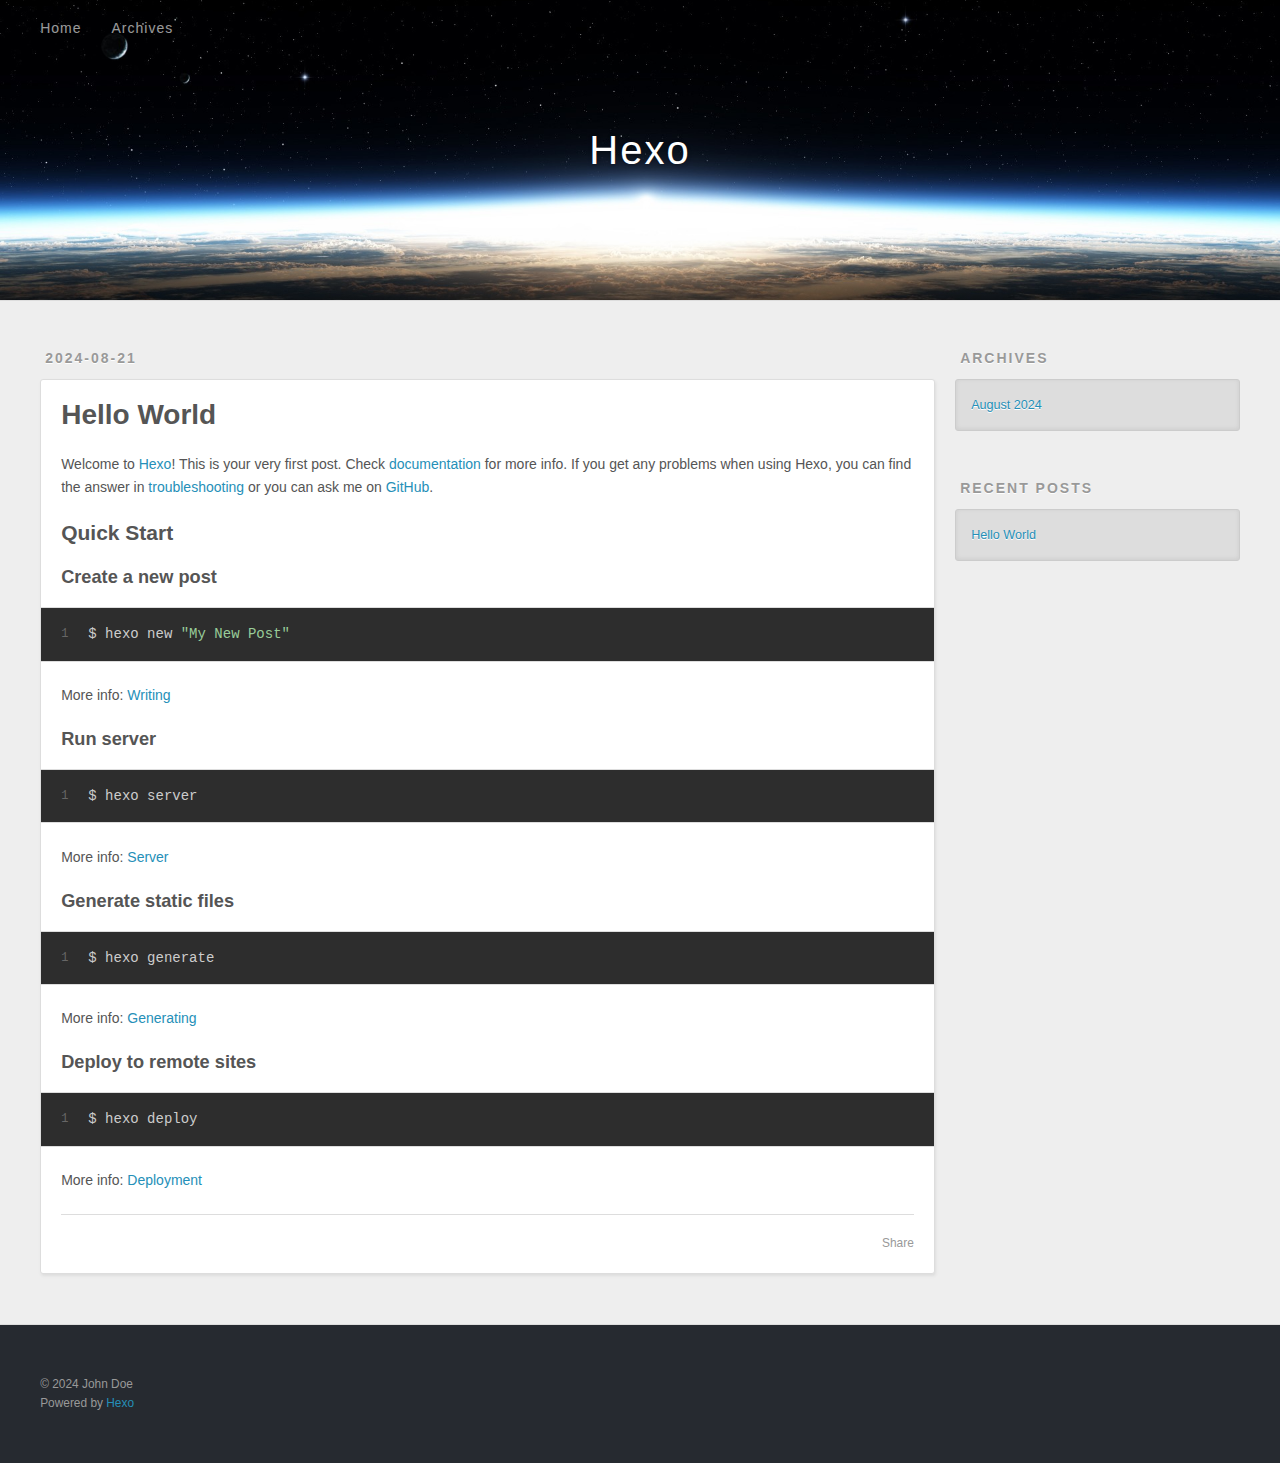
==== index.html @ 14be19d2 "Site updated: 2024-08-21 21:22:57" ====
<!DOCTYPE html>
<html>
<head>
  <meta charset="utf-8">
  
  
  <title>Hexo</title>
  <meta name="viewport" content="width=device-width, initial-scale=1, shrink-to-fit=no">
  <meta property="og:type" content="website">
<meta property="og:title" content="Hexo">
<meta property="og:url" content="http://example.com/index.html">
<meta property="og:site_name" content="Hexo">
<meta property="og:locale" content="en_US">
<meta property="article:author" content="John Doe">
<meta name="twitter:card" content="summary">
  
    <link rel="alternate" href="/atom.xml" title="Hexo" type="application/atom+xml">
  
  
    <link rel="shortcut icon" href="/favicon.png">
  
  
  
<link rel="stylesheet" href="/css/style.css">

  
    
<link rel="stylesheet" href="/fancybox/jquery.fancybox.min.css">

  
  
<meta name="generator" content="Hexo 7.3.0"></head>

<body>
  <div id="container">
    <div id="wrap">
      <header id="header">
  <div id="banner"></div>
  <div id="header-outer" class="outer">
    <div id="header-title" class="inner">
      <h1 id="logo-wrap">
        <a href="/" id="logo">Hexo</a>
      </h1>
      
    </div>
    <div id="header-inner" class="inner">
      <nav id="main-nav">
        <a id="main-nav-toggle" class="nav-icon"><span class="fa fa-bars"></span></a>
        
          <a class="main-nav-link" href="/">Home</a>
        
          <a class="main-nav-link" href="/archives">Archives</a>
        
      </nav>
      <nav id="sub-nav">
        
        
          <a class="nav-icon" href="/atom.xml" title="RSS Feed"><span class="fa fa-rss"></span></a>
        
        <a class="nav-icon nav-search-btn" title="Search"><span class="fa fa-search"></span></a>
      </nav>
      <div id="search-form-wrap">
        <form action="//google.com/search" method="get" accept-charset="UTF-8" class="search-form"><input type="search" name="q" class="search-form-input" placeholder="Search"><button type="submit" class="search-form-submit">&#xF002;</button><input type="hidden" name="sitesearch" value="http://example.com"></form>
      </div>
    </div>
  </div>
</header>

      <div class="outer">
        <section id="main">
  
    <article id="post-hello-world" class="h-entry article article-type-post" itemprop="blogPost" itemscope itemtype="https://schema.org/BlogPosting">
  <div class="article-meta">
    <a href="/2024/08/21/hello-world/" class="article-date">
  <time class="dt-published" datetime="2024-08-21T10:45:31.992Z" itemprop="datePublished">2024-08-21</time>
</a>
    
  </div>
  <div class="article-inner">
    
    
      <header class="article-header">
        
  
    <h1 itemprop="name">
      <a class="p-name article-title" href="/2024/08/21/hello-world/">Hello World</a>
    </h1>
  

      </header>
    
    <div class="e-content article-entry" itemprop="articleBody">
      
        <p>Welcome to <a target="_blank" rel="noopener" href="https://hexo.io/">Hexo</a>! This is your very first post. Check <a target="_blank" rel="noopener" href="https://hexo.io/docs/">documentation</a> for more info. If you get any problems when using Hexo, you can find the answer in <a target="_blank" rel="noopener" href="https://hexo.io/docs/troubleshooting.html">troubleshooting</a> or you can ask me on <a target="_blank" rel="noopener" href="https://github.com/hexojs/hexo/issues">GitHub</a>.</p>
<h2 id="Quick-Start"><a href="#Quick-Start" class="headerlink" title="Quick Start"></a>Quick Start</h2><h3 id="Create-a-new-post"><a href="#Create-a-new-post" class="headerlink" title="Create a new post"></a>Create a new post</h3><figure class="highlight bash"><table><tr><td class="gutter"><pre><span class="line">1</span><br></pre></td><td class="code"><pre><span class="line">$ hexo new <span class="string">&quot;My New Post&quot;</span></span><br></pre></td></tr></table></figure>

<p>More info: <a target="_blank" rel="noopener" href="https://hexo.io/docs/writing.html">Writing</a></p>
<h3 id="Run-server"><a href="#Run-server" class="headerlink" title="Run server"></a>Run server</h3><figure class="highlight bash"><table><tr><td class="gutter"><pre><span class="line">1</span><br></pre></td><td class="code"><pre><span class="line">$ hexo server</span><br></pre></td></tr></table></figure>

<p>More info: <a target="_blank" rel="noopener" href="https://hexo.io/docs/server.html">Server</a></p>
<h3 id="Generate-static-files"><a href="#Generate-static-files" class="headerlink" title="Generate static files"></a>Generate static files</h3><figure class="highlight bash"><table><tr><td class="gutter"><pre><span class="line">1</span><br></pre></td><td class="code"><pre><span class="line">$ hexo generate</span><br></pre></td></tr></table></figure>

<p>More info: <a target="_blank" rel="noopener" href="https://hexo.io/docs/generating.html">Generating</a></p>
<h3 id="Deploy-to-remote-sites"><a href="#Deploy-to-remote-sites" class="headerlink" title="Deploy to remote sites"></a>Deploy to remote sites</h3><figure class="highlight bash"><table><tr><td class="gutter"><pre><span class="line">1</span><br></pre></td><td class="code"><pre><span class="line">$ hexo deploy</span><br></pre></td></tr></table></figure>

<p>More info: <a target="_blank" rel="noopener" href="https://hexo.io/docs/one-command-deployment.html">Deployment</a></p>

      
    </div>
    <footer class="article-footer">
      <a data-url="http://example.com/2024/08/21/hello-world/" data-id="cm03qzrc40000ygw6bqelai3g" data-title="Hello World" class="article-share-link"><span class="fa fa-share">Share</span></a>
      
      
      
    </footer>
  </div>
  
</article>



  


</section>
        
          <aside id="sidebar">
  
    

  
    

  
    
  
    
  <div class="widget-wrap">
    <h3 class="widget-title">Archives</h3>
    <div class="widget">
      <ul class="archive-list"><li class="archive-list-item"><a class="archive-list-link" href="/archives/2024/08/">August 2024</a></li></ul>
    </div>
  </div>


  
    
  <div class="widget-wrap">
    <h3 class="widget-title">Recent Posts</h3>
    <div class="widget">
      <ul>
        
          <li>
            <a href="/2024/08/21/hello-world/">Hello World</a>
          </li>
        
      </ul>
    </div>
  </div>

  
</aside>
        
      </div>
      <footer id="footer">
  
  <div class="outer">
    <div id="footer-info" class="inner">
      
      &copy; 2024 John Doe<br>
      Powered by <a href="https://hexo.io/" target="_blank">Hexo</a>
    </div>
  </div>
</footer>

    </div>
    <nav id="mobile-nav">
  
    <a href="/" class="mobile-nav-link">Home</a>
  
    <a href="/archives" class="mobile-nav-link">Archives</a>
  
</nav>
    


<script src="/js/jquery-3.6.4.min.js"></script>



  
<script src="/fancybox/jquery.fancybox.min.js"></script>




<script src="/js/script.js"></script>





  </div>
</body>
</html>
---- css/style.css ----
body {
  width: 100%;
}
body:before,
body:after {
  content: "";
  display: table;
}
body:after {
  clear: both;
}
html,
body,
div,
span,
applet,
object,
iframe,
h1,
h2,
h3,
h4,
h5,
h6,
p,
blockquote,
pre,
a,
abbr,
acronym,
address,
big,
cite,
code,
del,
dfn,
em,
img,
ins,
kbd,
q,
s,
samp,
small,
strike,
strong,
sub,
sup,
tt,
var,
dl,
dt,
dd,
ol,
ul,
li,
fieldset,
form,
label,
legend,
table,
caption,
tbody,
tfoot,
thead,
tr,
th,
td {
  margin: 0;
  padding: 0;
  border: 0;
  outline: 0;
  font-weight: inherit;
  font-style: inherit;
  font-family: inherit;
  font-size: 100%;
  vertical-align: baseline;
}
body {
  line-height: 1;
  color: #000;
  background: #fff;
}
ol,
ul {
  list-style: none;
}
table {
  border-collapse: separate;
  border-spacing: 0;
  vertical-align: middle;
}
caption,
th,
td {
  text-align: left;
  font-weight: normal;
  vertical-align: middle;
}
a img {
  border: none;
}
input,
button {
  margin: 0;
  padding: 0;
}
input::-moz-focus-inner,
button::-moz-focus-inner {
  border: 0;
  padding: 0;
}
html,
body,
#container {
  height: 100%;
}
body {
  background: #eee;
  font: 14px -apple-system, BlinkMacSystemFont, "Segoe UI", "Roboto", "Oxygen", "Ubuntu", "Cantarell", "Fira Sans", "Droid Sans", "Helvetica Neue", sans-serif;
  -webkit-text-size-adjust: 100%;
}
.outer {
  max-width: 1220px;
  margin: 0 auto;
  padding: 0 20px;
}
.outer:before,
.outer:after {
  content: "";
  display: table;
}
.outer:after {
  clear: both;
}
.inner {
  display: inline;
  float: left;
  width: 98.33333333333333%;
  margin: 0 0.833333333333333%;
}
.left,
.alignleft {
  float: left;
}
.right,
.alignright {
  float: right;
}
.clear {
  clear: both;
}
#container {
  position: relative;
}
.mobile-nav-on {
  overflow: hidden;
}
#wrap {
  height: 100%;
  width: 100%;
  position: absolute;
  top: 0;
  left: 0;
  -webkit-transition: 0.2s ease-out;
  -moz-transition: 0.2s ease-out;
  -ms-transition: 0.2s ease-out;
  transition: 0.2s ease-out;
  z-index: 1;
  background: #eee;
}
.mobile-nav-on #wrap {
  left: 280px;
}
@media screen and (min-width: 768px) {
  #main {
    display: inline;
    float: left;
    width: 73.33333333333333%;
    margin: 0 0.833333333333333%;
  }
}
.article-date,
.article-category-link,
.archive-year,
.widget-title {
  text-decoration: none;
  text-transform: uppercase;
  letter-spacing: 2px;
  color: #999;
  margin-bottom: 1em;
  margin-left: 5px;
  line-height: 1em;
  text-shadow: 0 1px #fff;
  font-weight: bold;
}
.article-inner,
.archive-article-inner {
  background: #fff;
  -webkit-box-shadow: 1px 2px 3px #ddd;
  box-shadow: 1px 2px 3px #ddd;
  border: 1px solid #ddd;
  border-radius: 3px;
}
.article-entry h1,
.widget h1 {
  font-size: 2em;
}
.article-entry h2,
.widget h2 {
  font-size: 1.5em;
}
.article-entry h3,
.widget h3 {
  font-size: 1.3em;
}
.article-entry h4,
.widget h4 {
  font-size: 1.2em;
}
.article-entry h5,
.widget h5 {
  font-size: 1em;
}
.article-entry h6,
.widget h6 {
  font-size: 1em;
  color: #999;
}
.article-entry hr,
.widget hr {
  border: 1px dashed #ddd;
}
.article-entry strong,
.widget strong {
  font-weight: bold;
}
.article-entry em,
.widget em,
.article-entry cite,
.widget cite {
  font-style: italic;
}
.article-entry sup,
.widget sup,
.article-entry sub,
.widget sub {
  font-size: 0.75em;
  line-height: 0;
  position: relative;
  vertical-align: baseline;
}
.article-entry sup,
.widget sup {
  top: -0.5em;
}
.article-entry sub,
.widget sub {
  bottom: -0.2em;
}
.article-entry small,
.widget small {
  font-size: 0.85em;
}
.article-entry acronym,
.widget acronym,
.article-entry abbr,
.widget abbr {
  border-bottom: 1px dotted;
}
.article-entry ul,
.widget ul,
.article-entry ol,
.widget ol,
.article-entry dl,
.widget dl {
  margin: 0 20px;
  line-height: 1.6em;
}
.article-entry ul ul,
.widget ul ul,
.article-entry ol ul,
.widget ol ul,
.article-entry ul ol,
.widget ul ol,
.article-entry ol ol,
.widget ol ol {
  margin-top: 0;
  margin-bottom: 0;
}
.article-entry ul,
.widget ul {
  list-style: disc;
}
.article-entry ol,
.widget ol {
  list-style: decimal;
}
.article-entry dt,
.widget dt {
  font-weight: bold;
}
#header {
  height: 300px;
  position: relative;
  border-bottom: 1px solid #ddd;
}
#header:before,
#header:after {
  content: "";
  position: absolute;
  left: 0;
  right: 0;
  height: 40px;
}
#header:before {
  top: 0;
  background: -webkit-linear-gradient(rgba(0,0,0,0.2), transparent);
  background: -moz-linear-gradient(rgba(0,0,0,0.2), transparent);
  background: -ms-linear-gradient(rgba(0,0,0,0.2), transparent);
  background: linear-gradient(rgba(0,0,0,0.2), transparent);
}
#header:after {
  bottom: 0;
  background: -webkit-linear-gradient(transparent, rgba(0,0,0,0.2));
  background: -moz-linear-gradient(transparent, rgba(0,0,0,0.2));
  background: -ms-linear-gradient(transparent, rgba(0,0,0,0.2));
  background: linear-gradient(transparent, rgba(0,0,0,0.2));
}
#header-outer {
  height: 100%;
  position: relative;
}
#header-inner {
  position: relative;
  overflow: hidden;
}
#banner {
  position: absolute;
  top: 0;
  left: 0;
  width: 100%;
  height: 100%;
  background: url("images/banner.jpg") center #000;
  background-size: cover;
  z-index: -1;
}
#header-title {
  text-align: center;
  height: 40px;
  position: absolute;
  top: 50%;
  left: 0;
  margin-top: -20px;
}
#logo,
#subtitle {
  text-decoration: none;
  color: #fff;
  font-weight: 300;
  text-shadow: 0 1px 4px rgba(0,0,0,0.3);
}
#logo {
  font-size: 40px;
  line-height: 40px;
  letter-spacing: 2px;
}
#subtitle {
  font-size: 16px;
  line-height: 16px;
  letter-spacing: 1px;
}
#subtitle-wrap {
  margin-top: 16px;
}
#main-nav {
  float: left;
  margin-left: -15px;
}
.nav-icon,
.main-nav-link {
  float: left;
  color: #fff;
  opacity: 0.6;
  text-decoration: none;
  text-shadow: 0 1px rgba(0,0,0,0.2);
  -webkit-transition: opacity 0.2s;
  -moz-transition: opacity 0.2s;
  -ms-transition: opacity 0.2s;
  transition: opacity 0.2s;
  display: block;
  padding: 20px 15px;
}
.nav-icon:hover,
.main-nav-link:hover {
  opacity: 1;
}
.nav-icon {
  text-align: center;
  font-size: 14px;
  width: 14px;
  height: 14px;
  padding: 20px 15px;
  position: relative;
  cursor: pointer;
}
.main-nav-link {
  font-weight: 300;
  letter-spacing: 1px;
}
@media screen and (max-width: 479px) {
  .main-nav-link {
    display: none;
  }
}
#main-nav-toggle {
  display: none;
}
@media screen and (max-width: 479px) {
  #main-nav-toggle {
    display: block;
  }
}
#sub-nav {
  float: right;
  margin-right: -15px;
}
#search-form-wrap {
  position: absolute;
  top: 15px;
  width: 150px;
  height: 30px;
  right: -150px;
  opacity: 0;
  -webkit-transition: 0.2s ease-out;
  -moz-transition: 0.2s ease-out;
  -ms-transition: 0.2s ease-out;
  transition: 0.2s ease-out;
}
#search-form-wrap.on {
  opacity: 1;
  right: 0;
}
@media screen and (max-width: 479px) {
  #search-form-wrap {
    width: 100%;
    right: -100%;
  }
}
.search-form {
  position: absolute;
  top: 0;
  left: 0;
  right: 0;
  background: #fff;
  padding: 5px 15px;
  border-radius: 15px;
  -webkit-box-shadow: 0 0 10px rgba(0,0,0,0.3);
  box-shadow: 0 0 10px rgba(0,0,0,0.3);
}
.search-form-input {
  border: none;
  background: none;
  color: #555;
  width: 100%;
  font: 13px -apple-system, BlinkMacSystemFont, "Segoe UI", "Roboto", "Oxygen", "Ubuntu", "Cantarell", "Fira Sans", "Droid Sans", "Helvetica Neue", sans-serif;
  outline: none;
}
.search-form-input::-webkit-search-results-decoration,
.search-form-input::-webkit-search-cancel-button {
  -webkit-appearance: none;
}
.search-form-submit {
  position: absolute;
  top: 50%;
  right: 10px;
  margin-top: -7px;
  font: 13px ForkAwesome;
  border: none;
  background: none;
  color: #bbb;
  cursor: pointer;
}
.search-form-submit:hover,
.search-form-submit:focus {
  color: #777;
}
.article {
  margin: 50px 0;
}
.article-inner {
  overflow: hidden;
}
.article-meta:before,
.article-meta:after {
  content: "";
  display: table;
}
.article-meta:after {
  clear: both;
}
.article-date {
  float: left;
}
.article-category {
  float: left;
  line-height: 1em;
  color: #ccc;
  text-shadow: 0 1px #fff;
  margin-left: 8px;
}
.article-category:before {
  content: "\2022";
}
.article-category-link {
  margin: 0 12px 1em;
}
.article-header {
  padding: 20px 20px 0;
}
.article-title {
  text-decoration: none;
  font-size: 2em;
  font-weight: bold;
  color: #555;
  line-height: 1.1em;
  -webkit-transition: color 0.2s;
  -moz-transition: color 0.2s;
  -ms-transition: color 0.2s;
  transition: color 0.2s;
}
a.article-title:hover {
  color: #258fb8;
}
.article-entry {
  color: #555;
  padding: 0 20px;
}
.article-entry:before,
.article-entry:after {
  content: "";
  display: table;
}
.article-entry:after {
  clear: both;
}
.article-entry p,
.article-entry table {
  line-height: 1.6em;
  margin: 1.6em 0;
}
.article-entry h1,
.article-entry h2,
.article-entry h3,
.article-entry h4,
.article-entry h5,
.article-entry h6 {
  font-weight: bold;
}
.article-entry h1,
.article-entry h2,
.article-entry h3,
.article-entry h4,
.article-entry h5,
.article-entry h6 {
  line-height: 1.1em;
  margin: 1.1em 0;
}
.article-entry a {
  color: #258fb8;
  text-decoration: none;
}
.article-entry a:hover {
  text-decoration: underline;
}
.article-entry ul,
.article-entry ol,
.article-entry dl {
  margin-top: 1.6em;
  margin-bottom: 1.6em;
}
.article-entry img,
.article-entry video {
  max-width: 100%;
  height: auto;
  display: block;
  margin: auto;
}
.article-entry iframe {
  border: none;
}
.article-entry table {
  width: 100%;
  border-collapse: collapse;
  border-spacing: 0;
}
.article-entry th {
  font-weight: bold;
  border-bottom: 3px solid #ddd;
  padding-bottom: 0.5em;
}
.article-entry td {
  border-bottom: 1px solid #ddd;
  padding: 10px 0;
}
.article-entry blockquote {
  font-family: Georgia, "Times New Roman", serif;
  margin: 1.6em 20px;
  text-align: center;
}
.article-entry blockquote footer {
  font-size: 14px;
  margin: 1.6em 0;
  font-family: -apple-system, BlinkMacSystemFont, "Segoe UI", "Roboto", "Oxygen", "Ubuntu", "Cantarell", "Fira Sans", "Droid Sans", "Helvetica Neue", sans-serif;
}
.article-entry blockquote footer cite:before {
  content: "—";
  padding: 0 0.5em;
}
.article-entry .pullquote {
  text-align: left;
  width: 45%;
  margin: 0;
}
.article-entry .pullquote.left {
  margin-left: 0.5em;
  margin-right: 1em;
}
.article-entry .pullquote.right {
  margin-right: 0.5em;
  margin-left: 1em;
}
.article-entry .caption {
  color: #999;
  display: block;
  font-size: 0.9em;
  margin-top: 0.5em;
  position: relative;
  text-align: center;
}
.article-entry .video-container {
  position: relative;
  padding-top: 56.25%;
  height: 0;
  overflow: hidden;
}
.article-entry .video-container iframe,
.article-entry .video-container object,
.article-entry .video-container embed {
  position: absolute;
  top: 0;
  left: 0;
  width: 100%;
  height: 100%;
  margin-top: 0;
}
.article-more-link a {
  display: inline-block;
  line-height: 1em;
  padding: 6px 15px;
  border-radius: 15px;
  background: #eee;
  color: #999;
  text-shadow: 0 1px #fff;
  text-decoration: none;
}
.article-more-link a:hover {
  background: #258fb8;
  color: #fff;
  text-decoration: none;
  text-shadow: 0 1px #1e7293;
}
.article-footer {
  font-size: 0.85em;
  line-height: 1.6em;
  border-top: 1px solid #ddd;
  padding-top: 1.6em;
  margin: 0 20px 20px;
}
.article-footer:before,
.article-footer:after {
  content: "";
  display: table;
}
.article-footer:after {
  clear: both;
}
.article-footer a {
  color: #999;
  text-decoration: none;
}
.article-footer a:hover {
  color: #555;
}
.article-tag-list-item {
  float: left;
  margin-right: 10px;
}
.article-tag-list-link:before {
  content: "#";
}
.article-comment-link {
  float: right;
}
.article-comment-link:before {
  padding-right: 8px;
}
.article-share-link {
  cursor: pointer;
  float: right;
  margin-left: 20px;
}
.article-share-link:before {
  padding-right: 6px;
}
#article-nav {
  position: relative;
}
#article-nav:before,
#article-nav:after {
  content: "";
  display: table;
}
#article-nav:after {
  clear: both;
}
@media screen and (min-width: 768px) {
  #article-nav {
    margin: 50px 0;
  }
  #article-nav:before {
    width: 8px;
    height: 8px;
    position: absolute;
    top: 50%;
    left: 50%;
    margin-top: -4px;
    margin-left: -4px;
    content: "";
    border-radius: 50%;
    background: #ddd;
    -webkit-box-shadow: 0 1px 2px #fff;
    box-shadow: 0 1px 2px #fff;
  }
}
.article-nav-link-wrap {
  text-decoration: none;
  text-shadow: 0 1px #fff;
  color: #999;
  -webkit-box-sizing: border-box;
  -moz-box-sizing: border-box;
  box-sizing: border-box;
  margin-top: 50px;
  text-align: center;
  display: block;
}
.article-nav-link-wrap:hover {
  color: #555;
}
@media screen and (min-width: 768px) {
  .article-nav-link-wrap {
    width: 50%;
    margin-top: 0;
  }
}
@media screen and (min-width: 768px) {
  #article-nav-newer {
    float: left;
    text-align: right;
    padding-right: 20px;
  }
}
@media screen and (min-width: 768px) {
  #article-nav-older {
    float: right;
    text-align: left;
    padding-left: 20px;
  }
}
.article-nav-caption {
  text-transform: uppercase;
  letter-spacing: 2px;
  color: #ddd;
  line-height: 1em;
  font-weight: bold;
}
#article-nav-newer .article-nav-caption {
  margin-right: -2px;
}
.article-nav-title {
  font-size: 0.85em;
  line-height: 1.6em;
  margin-top: 0.5em;
}
.article-share-box {
  position: absolute;
  display: none;
  background: #fff;
  -webkit-box-shadow: 1px 2px 10px rgba(0,0,0,0.2);
  box-shadow: 1px 2px 10px rgba(0,0,0,0.2);
  border-radius: 3px;
  margin-left: -145px;
  overflow: hidden;
  z-index: 1;
}
.article-share-box.on {
  display: block;
}
.article-share-input {
  width: 100%;
  background: none;
  -webkit-box-sizing: border-box;
  -moz-box-sizing: border-box;
  box-sizing: border-box;
  font: 14px -apple-system, BlinkMacSystemFont, "Segoe UI", "Roboto", "Oxygen", "Ubuntu", "Cantarell", "Fira Sans", "Droid Sans", "Helvetica Neue", sans-serif;
  padding: 0 15px;
  color: #555;
  outline: none;
  border: 1px solid #ddd;
  border-radius: 3px 3px 0 0;
  height: 36px;
  line-height: 36px;
}
.article-share-links {
  background: #eee;
}
.article-share-links:before,
.article-share-links:after {
  content: "";
  display: table;
}
.article-share-links:after {
  clear: both;
}
.article-share-twitter,
.article-share-facebook,
.article-share-pinterest,
.article-share-linkedin {
  width: 50px;
  height: 36px;
  display: block;
  float: left;
  position: relative;
  color: #999;
  text-shadow: 0 1px #fff;
}
.article-share-twitter:before,
.article-share-facebook:before,
.article-share-pinterest:before,
.article-share-linkedin:before {
  font-size: 20px;
  width: 20px;
  height: 20px;
  position: absolute;
  top: 50%;
  left: 50%;
  margin-top: -10px;
  margin-left: -10px;
  text-align: center;
}
.article-share-twitter:hover,
.article-share-facebook:hover,
.article-share-pinterest:hover,
.article-share-linkedin:hover {
  color: #fff;
}
.article-share-twitter:hover {
  background: #00aced;
  text-shadow: 0 1px #008abe;
}
.article-share-facebook:hover {
  background: #3b5998;
  text-shadow: 0 1px #2f477a;
}
.article-share-pinterest:hover {
  background: #cb2027;
  text-shadow: 0 1px #a21a1f;
}
.article-share-linkedin:hover {
  background: #0077b5;
  text-shadow: 0 1px #005f91;
}
.article-gallery {
  background: #000;
  position: relative;
}
.article-gallery-photos {
  position: relative;
  overflow: hidden;
}
.article-gallery-img {
  display: none;
  max-width: 100%;
}
.article-gallery-img:first-child {
  display: block;
}
.article-gallery-img.loaded {
  position: absolute;
  display: block;
}
.article-gallery-img img {
  display: block;
  max-width: 100%;
  margin: 0 auto;
}
#comments {
  background: #fff;
  -webkit-box-shadow: 1px 2px 3px #ddd;
  box-shadow: 1px 2px 3px #ddd;
  padding: 20px;
  border: 1px solid #ddd;
  border-radius: 3px;
  margin: 50px 0;
}
#comments a {
  color: #258fb8;
}
.archives-wrap {
  margin: 50px 0;
}
.archives:before,
.archives:after {
  content: "";
  display: table;
}
.archives:after {
  clear: both;
}
.archive-year-wrap {
  margin-bottom: 1em;
}
.archives {
  -webkit-column-gap: 10px;
  -moz-column-gap: 10px;
  column-gap: 10px;
}
@media screen and (min-width: 480px) and (max-width: 767px) {
  .archives {
    -webkit-column-count: 2;
    -moz-column-count: 2;
    column-count: 2;
  }
}
@media screen and (min-width: 768px) {
  .archives {
    -webkit-column-count: 3;
    -moz-column-count: 3;
    column-count: 3;
  }
}
.archive-article {
  -webkit-column-break-inside: avoid;
  page-break-inside: avoid;
  overflow: hidden;
  break-inside: avoid-column;
}
.archive-article-inner {
  padding: 10px;
  margin-bottom: 15px;
}
.archive-article-title {
  text-decoration: none;
  font-weight: bold;
  color: #555;
  -webkit-transition: color 0.2s;
  -moz-transition: color 0.2s;
  -ms-transition: color 0.2s;
  transition: color 0.2s;
  line-height: 1.6em;
}
.archive-article-title:hover {
  color: #258fb8;
}
.archive-article-footer {
  margin-top: 1em;
}
.archive-article-date {
  color: #999;
  text-decoration: none;
  font-size: 0.85em;
  line-height: 1em;
  margin-bottom: 0.5em;
  display: block;
}
#page-nav {
  margin: 50px auto;
  background: #fff;
  -webkit-box-shadow: 1px 2px 3px #ddd;
  box-shadow: 1px 2px 3px #ddd;
  border: 1px solid #ddd;
  border-radius: 3px;
  text-align: center;
  color: #999;
  overflow: hidden;
}
#page-nav:before,
#page-nav:after {
  content: "";
  display: table;
}
#page-nav:after {
  clear: both;
}
#page-nav a,
#page-nav span {
  padding: 10px 20px;
  line-height: 1;
  height: 2ex;
}
#page-nav a {
  color: #999;
  text-decoration: none;
}
#page-nav a:hover {
  background: #999;
  color: #fff;
}
#page-nav .prev {
  float: left;
}
#page-nav .next {
  float: right;
}
#page-nav .page-number {
  display: inline-block;
}
@media screen and (max-width: 479px) {
  #page-nav .page-number {
    display: none;
  }
}
#page-nav .current {
  color: #555;
  font-weight: bold;
}
#page-nav .space {
  color: #ddd;
}
#footer {
  background: #262a30;
  padding: 50px 0;
  border-top: 1px solid #ddd;
  color: #999;
}
#footer a {
  color: #258fb8;
  text-decoration: none;
}
#footer a:hover {
  text-decoration: underline;
}
#footer-info {
  line-height: 1.6em;
  font-size: 0.85em;
}
.article-entry pre,
.article-entry .highlight {
  background: #2d2d2d;
  margin: 0 -20px;
  padding: 15px 20px;
  border-style: solid;
  border-color: #ddd;
  border-width: 1px 0;
  overflow: auto;
  color: #ccc;
  line-height: 22.400000000000002px;
}
.article-entry .highlight .gutter pre,
.article-entry .gist .gist-file .gist-data .line-numbers {
  color: #666;
  font-size: 0.85em;
}
.article-entry pre,
.article-entry code {
  font-family: "Source Code Pro", Consolas, Monaco, Menlo, Consolas, monospace;
}
.article-entry code {
  background: #eee;
  text-shadow: 0 1px #fff;
  padding: 0 0.3em;
}
.article-entry pre code {
  background: none;
  text-shadow: none;
  padding: 0;
}
.article-entry .highlight pre {
  border: none;
  margin: 0;
  padding: 0;
}
.article-entry .highlight table {
  margin: 0;
  width: auto;
}
.article-entry .highlight td {
  border: none;
  padding: 0;
}
.article-entry .highlight figcaption {
  font-size: 0.85em;
  color: #999;
  line-height: 1em;
  margin-bottom: 1em;
}
.article-entry .highlight figcaption:before,
.article-entry .highlight figcaption:after {
  content: "";
  display: table;
}
.article-entry .highlight figcaption:after {
  clear: both;
}
.article-entry .highlight figcaption a {
  float: right;
}
.article-entry .highlight .gutter {
  -moz-user-select: none;
  -ms-user-select: none;
  -webkit-user-select: none;
  -webkit-user-select: none;
  -moz-user-select: none;
  -ms-user-select: none;
  user-select: none;
}
.article-entry .highlight .gutter pre {
  text-align: right;
  padding-right: 20px;
}
.article-entry .highlight .line {
  height: 22.400000000000002px;
}
.article-entry .highlight .line.marked {
  background: #515151;
}
.article-entry .gist {
  margin: 0 -20px;
  border-style: solid;
  border-color: #ddd;
  border-width: 1px 0;
  background: #2d2d2d;
  padding: 15px 20px 15px 0;
}
.article-entry .gist .gist-file {
  border: none;
  font-family: "Source Code Pro", Consolas, Monaco, Menlo, Consolas, monospace;
  margin: 0;
}
.article-entry .gist .gist-file .gist-data {
  background: none;
  border: none;
}
.article-entry .gist .gist-file .gist-data .line-numbers {
  background: none;
  border: none;
  padding: 0 20px 0 0;
}
.article-entry .gist .gist-file .gist-data .line-data {
  padding: 0 !important;
}
.article-entry .gist .gist-file .highlight {
  margin: 0;
  padding: 0;
  border: none;
}
.article-entry .gist .gist-file .gist-meta {
  background: #2d2d2d;
  color: #999;
  font: 0.85em -apple-system, BlinkMacSystemFont, "Segoe UI", "Roboto", "Oxygen", "Ubuntu", "Cantarell", "Fira Sans", "Droid Sans", "Helvetica Neue", sans-serif;
  text-shadow: 0 0;
  padding: 0;
  margin-top: 1em;
  margin-left: 20px;
}
.article-entry .gist .gist-file .gist-meta a {
  color: #258fb8;
  font-weight: normal;
}
.article-entry .gist .gist-file .gist-meta a:hover {
  text-decoration: underline;
}
pre .comment,
pre .title {
  color: #999;
}
pre .variable,
pre .attribute,
pre .tag,
pre .regexp,
pre .ruby .constant,
pre .xml .tag .title,
pre .xml .pi,
pre .xml .doctype,
pre .html .doctype,
pre .css .id,
pre .css .class,
pre .css .pseudo {
  color: #f2777a;
}
pre .number,
pre .preprocessor,
pre .built_in,
pre .literal,
pre .params,
pre .constant {
  color: #f99157;
}
pre .class,
pre .ruby .class .title,
pre .css .rules .attribute {
  color: #9c9;
}
pre .string,
pre .value,
pre .inheritance,
pre .header,
pre .ruby .symbol,
pre .xml .cdata {
  color: #9c9;
}
pre .css .hexcolor {
  color: #6cc;
}
pre .function,
pre .python .decorator,
pre .python .title,
pre .ruby .function .title,
pre .ruby .title .keyword,
pre .perl .sub,
pre .javascript .title,
pre .coffeescript .title {
  color: #69c;
}
pre .keyword,
pre .javascript .function {
  color: #c9c;
}
@media screen and (max-width: 479px) {
  #mobile-nav {
    position: absolute;
    top: 0;
    left: 0;
    width: 280px;
    height: 100%;
    background: #191919;
    border-right: 1px solid #fff;
  }
}
@media screen and (max-width: 479px) {
  .mobile-nav-link {
    display: block;
    color: #999;
    text-decoration: none;
    padding: 15px 20px;
    font-weight: bold;
  }
  .mobile-nav-link:hover {
    color: #fff;
  }
}
@media screen and (min-width: 768px) {
  #sidebar {
    display: inline;
    float: left;
    width: 23.333333333333332%;
    margin: 0 0.833333333333333%;
  }
}
.widget-wrap {
  margin: 50px 0;
}
.widget {
  color: #777;
  text-shadow: 0 1px #fff;
  background: #ddd;
  -webkit-box-shadow: 0 -1px 4px #ccc inset;
  box-shadow: 0 -1px 4px #ccc inset;
  border: 1px solid #ccc;
  padding: 15px;
  border-radius: 3px;
}
.widget a {
  color: #258fb8;
  text-decoration: none;
}
.widget a:hover {
  text-decoration: underline;
}
.widget ul ul,
.widget ol ul,
.widget dl ul,
.widget ul ol,
.widget ol ol,
.widget dl ol,
.widget ul dl,
.widget ol dl,
.widget dl dl {
  margin-left: 15px;
  list-style: disc;
}
.widget {
  line-height: 1.6em;
  word-wrap: break-word;
  font-size: 0.9em;
}
.widget ul,
.widget ol {
  list-style: none;
  margin: 0;
}
.widget ul ul,
.widget ol ul,
.widget ul ol,
.widget ol ol {
  margin: 0 20px;
}
.widget ul ul,
.widget ol ul {
  list-style: disc;
}
.widget ul ol,
.widget ol ol {
  list-style: decimal;
}
.category-list-count,
.tag-list-count,
.archive-list-count {
  padding-left: 5px;
  color: #999;
  font-size: 0.85em;
}
.category-list-count:before,
.tag-list-count:before,
.archive-list-count:before {
  content: "(";
}
.category-list-count:after,
.tag-list-count:after,
.archive-list-count:after {
  content: ")";
}
.tagcloud a {
  margin-right: 5px;
  display: inline-block;
}
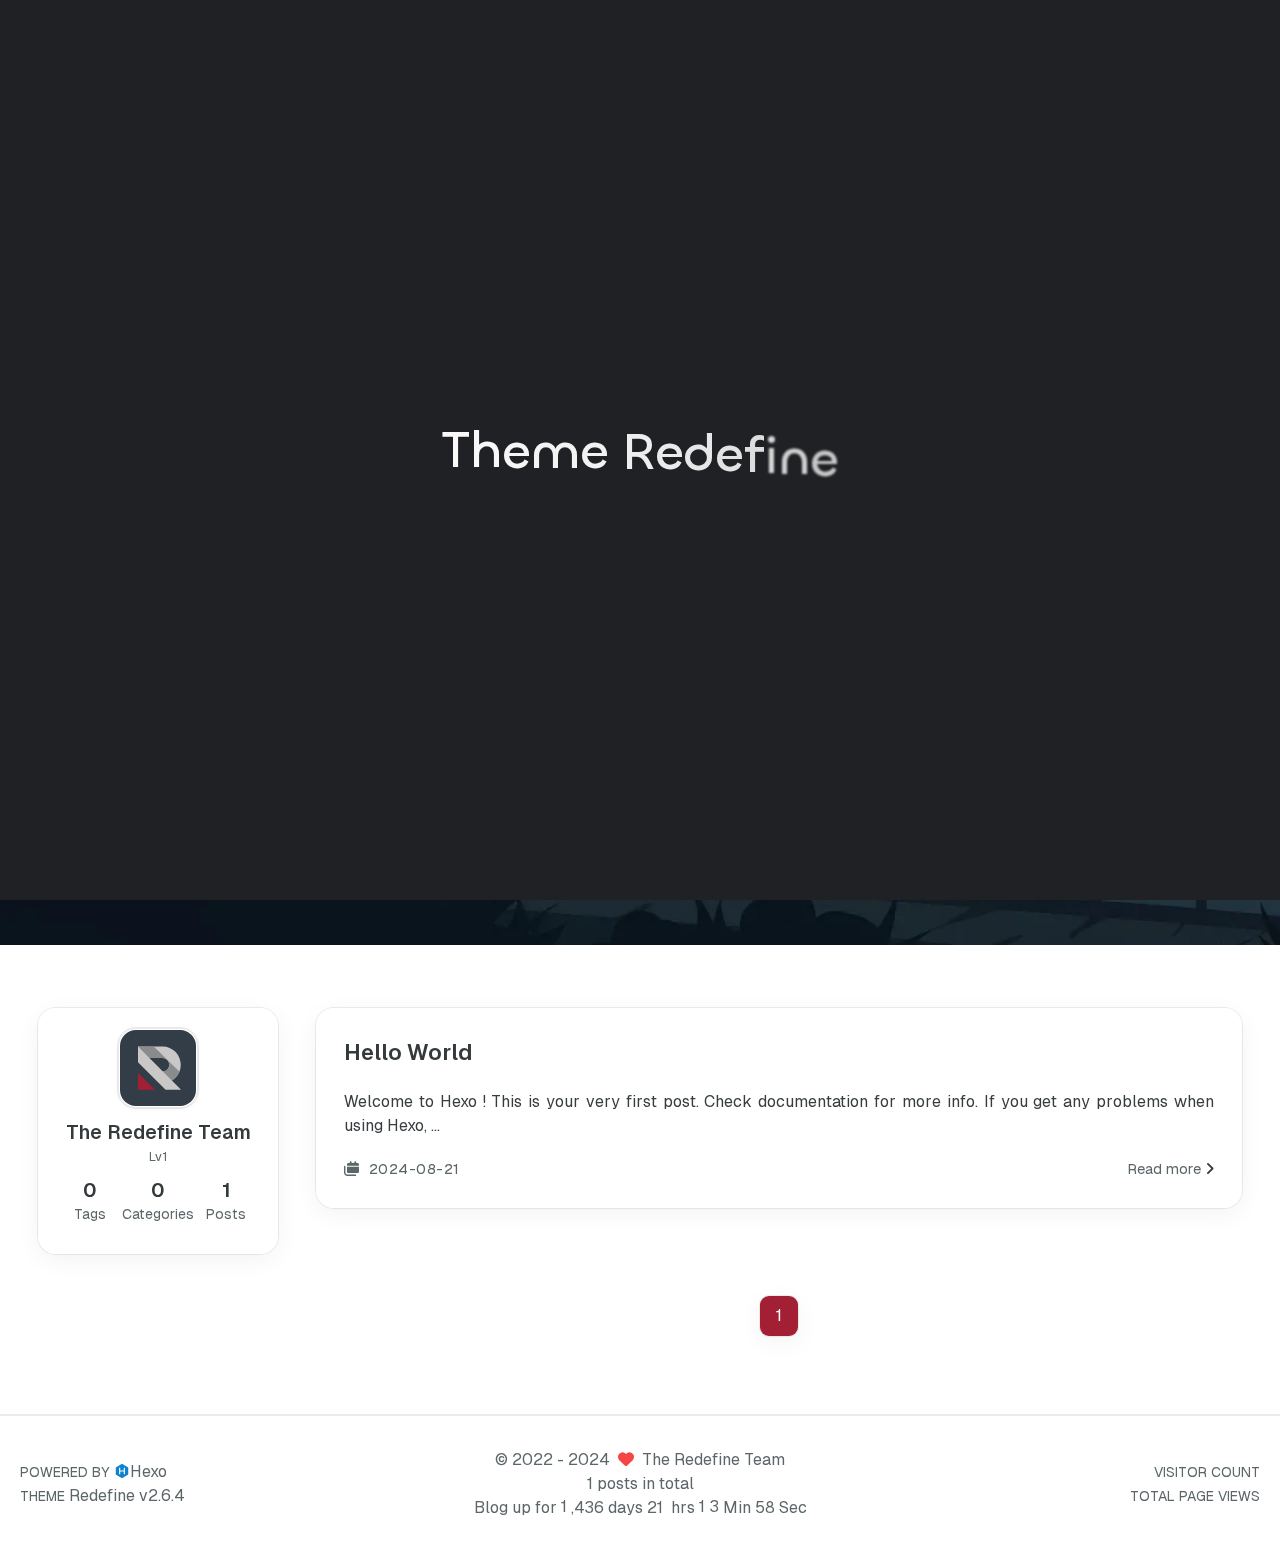
==== commit 14c03254: "Site updated: 2024-08-23 18:10:31" ====
--- a/index.html
+++ b/index.html
@@ -1,205 +1,767 @@
 <!DOCTYPE html>
-<html>
+<html lang="en">
 <head>
-  <meta charset="utf-8">
+    <meta charset="utf-8">
+    <meta name="viewport" content="width=device-width, initial-scale=1">
+    <meta name="keywords" content="Hexo Theme Redefine">
+    
+    <meta name="author" content="The Redefine Team">
+    <!-- preconnect -->
+    <link rel="preconnect" href="https://fonts.googleapis.com">
+    <link rel="preconnect" href="https://fonts.gstatic.com" crossorigin>
+
+    
+    <!--- Seo Part-->
+    
+    <link rel="canonical" href="http://Esayanubn.github.io/"/>
+    <meta name="robots" content="index,follow">
+    <meta name="googlebot" content="index,follow">
+    <meta name="revisit-after" content="1 days">
+    
+        <meta name="description" content="El CV, Portfolio y Algo más de Kefan Xu">
+<meta property="og:type" content="website">
+<meta property="og:title" content="Vanadess&#39;s Page">
+<meta property="og:url" content="http://esayanubn.github.io/index.html">
+<meta property="og:site_name" content="Vanadess&#39;s Page">
+<meta property="og:description" content="El CV, Portfolio y Algo más de Kefan Xu">
+<meta property="og:locale" content="en_US">
+<meta property="article:author" content="Kefan Xu">
+<meta name="twitter:card" content="summary">
+    
+    
+    <!--- Icon Part-->
+    <link rel="icon" type="image/png" href="/images/redefine-favicon.svg" sizes="192x192">
+    <link rel="apple-touch-icon" sizes="180x180" href="/images/redefine-favicon.svg">
+    <meta name="theme-color" content="#A31F34">
+    <link rel="shortcut icon" href="/images/redefine-favicon.svg">
+    <!--- Page Info-->
+    
+    <title>
+        
+        Theme Redefine
+    </title>
+
+    
+<link rel="stylesheet" href="/fonts/Chillax/chillax.css">
+
+
+    <!--- Inject Part-->
+    
+
+    
+<link rel="stylesheet" href="/css/style.css">
+
+
+    
+        
+<link rel="stylesheet" href="/assets/build/styles.css">
+
+    
+
+    
+<link rel="stylesheet" href="/fonts/GeistMono/geist-mono.css">
+
+    
+<link rel="stylesheet" href="/fonts/Geist/geist.css">
+
+    <!--- Font Part-->
+    
+    
+    
+    
+
+    
+        
+<script src="/js/libs/anime.min.js"></script>
+
+    
+
+    <script id="hexo-configurations">
+    window.config = {"hostname":"esayanubn.github.io","root":"/","language":"en"};
+    window.theme = {"articles":{"style":{"font_size":"16px","line_height":1.5,"image_border_radius":"14px","image_alignment":"center","image_caption":false,"link_icon":true,"title_alignment":"left","headings_top_spacing":{"h1":"3.2rem","h2":"2.4rem","h3":"1.9rem","h4":"1.6rem","h5":"1.4rem","h6":"1.3rem"}},"word_count":{"enable":true,"count":true,"min2read":true},"author_label":{"enable":true,"auto":false,"list":[]},"code_block":{"copy":true,"style":"mac","font":{"enable":false,"family":null,"url":null}},"toc":{"enable":true,"max_depth":3,"number":false,"expand":true,"init_open":true},"copyright":{"enable":true,"default":"cc_by_nc_sa"},"lazyload":true,"recommendation":{"enable":false,"title":"推荐阅读","limit":3,"mobile_limit":2,"placeholder":"/images/wallhaven-wqery6-light.webp","skip_dirs":[]}},"colors":{"primary":"#A31F34","secondary":null,"default_mode":"light"},"global":{"fonts":{"chinese":{"enable":false,"family":null,"url":null},"english":{"enable":false,"family":null,"url":null}},"content_max_width":"1000px","sidebar_width":"210px","hover":{"shadow":true,"scale":false},"scroll_progress":{"bar":false,"percentage":true},"website_counter":{"url":"https://cn.vercount.one/js","enable":true,"site_pv":true,"site_uv":true,"post_pv":true},"single_page":true,"preloader":true,"open_graph":true,"google_analytics":{"enable":false,"id":null}},"home_banner":{"enable":true,"style":"fixed","image":{"light":"/images/wallhaven-wqery6-light.webp","dark":"/images/wallhaven-wqery6-dark.webp"},"title":"Theme Redefine","subtitle":{"text":[],"hitokoto":{"enable":false,"api":"https://v1.hitokoto.cn"},"typing_speed":100,"backing_speed":80,"starting_delay":500,"backing_delay":1500,"loop":true,"smart_backspace":true},"text_color":{"light":"#fff","dark":"#d1d1b6"},"text_style":{"title_size":"2.8rem","subtitle_size":"1.5rem","line_height":1.2},"custom_font":{"enable":false,"family":null,"url":null},"social_links":{"enable":false,"style":"default","links":{"github":null,"instagram":null,"zhihu":null,"twitter":null,"email":null},"qrs":{"weixin":null}}},"plugins":{"feed":{"enable":false},"aplayer":{"enable":false,"type":"fixed","audios":[{"name":null,"artist":null,"url":null,"cover":null,"lrc":null}]},"mermaid":{"enable":false,"version":"9.3.0"}},"version":"2.6.4","navbar":{"auto_hide":false,"color":{"left":"#f78736","right":"#367df7","transparency":35},"width":{"home":"1200px","pages":"1000px"},"links":{"Home":{"path":"/","icon":"fa-regular fa-house"}},"search":{"enable":false,"preload":true}},"page_templates":{"friends_column":2,"tags_style":"blur"},"home":{"sidebar":{"enable":true,"position":"left","first_item":"menu","announcement":null,"show_on_mobile":true,"links":null},"article_date_format":"auto","categories":{"enable":true,"limit":3},"tags":{"enable":true,"limit":3}},"footerStart":"2022/8/17 11:45:14"};
+    window.lang_ago = {"second":"%s seconds ago","minute":"%s minutes ago","hour":"%s hours ago","day":"%s days ago","week":"%s weeks ago","month":"%s months ago","year":"%s years ago"};
+    window.data = {"masonry":false};
+  </script>
+    
+    <!--- Fontawesome Part-->
+    
+<link rel="stylesheet" href="/fontawesome/fontawesome.min.css">
+
+    
+<link rel="stylesheet" href="/fontawesome/brands.min.css">
+
+    
+<link rel="stylesheet" href="/fontawesome/solid.min.css">
+
+    
+<link rel="stylesheet" href="/fontawesome/regular.min.css">
+
+    
+    
+    
+    
+<meta name="generator" content="Hexo 7.3.0"></head>
+
+
+<body>
+<div class="progress-bar-container">
+    
+
+    
+        <span class="pjax-progress-bar"></span>
+<!--        <span class="swup-progress-icon">-->
+<!--            <i class="fa-solid fa-circle-notch fa-spin"></i>-->
+<!--        </span>-->
+    
+</div>
+
+
+
+    <style>
+    :root {
+        --preloader-background-color: #fff;
+        --preloader-text-color: #000;
+    }
+
+    @media (prefers-color-scheme: dark) {
+        :root {
+            --preloader-background-color: #202124;
+            --preloader-text-color: #fff;
+        }
+    }
+
+    @media (prefers-color-scheme: light) {
+        :root {
+            --preloader-background-color: #fff;
+            --preloader-text-color: #000;
+        }
+    }
+
+    @media (max-width: 600px) {
+        .ml13 {
+            font-size: 2.6rem !important; /* Adjust this value as needed */
+        }
+    }
+
+    .preloader {
+        display: flex;
+        flex-direction: column;
+        gap: 1rem; /* Tailwind 'gap-4' is 1rem */
+        align-items: center;
+        justify-content: center;
+        position: fixed;
+        padding: 12px;
+        top: 0;
+        right: 0;
+        bottom: 0;
+        left: 0;
+        width: 100vw;
+        height: 100vh; /* 'h-screen' is 100% of the viewport height */
+        background-color: var(--preloader-background-color);
+        z-index: 1100; /* 'z-[1100]' sets the z-index */
+        transition: opacity 0.2s ease-in-out;
+    }
+
+    .ml13 {
+        font-size: 3.2rem;
+        /* text-transform: uppercase; */
+        color: var(--preloader-text-color);
+        letter-spacing: -1px;
+        font-weight: 500;
+        font-family: 'Chillax-Variable', sans-serif;
+        text-align: center;
+    }
+
+    .ml13 .word {
+        display: inline-flex;
+        flex-wrap: wrap;
+        white-space: nowrap;
+    }
+
+    .ml13 .letter {
+        display: inline-block;
+        line-height: 1em;
+    }
+</style>
+
+<div class="preloader">
+    <h2 class="ml13">
+        Theme Redefine
+    </h2>
+    <script>
+        var textWrapper = document.querySelector('.ml13');
+        // Split text into words
+        var words = textWrapper.textContent.trim().split(' ');
+
+        // Clear the existing content
+        textWrapper.innerHTML = '';
+
+        // Wrap each word and its letters in spans
+        words.forEach(function(word) {
+            var wordSpan = document.createElement('span');
+            wordSpan.classList.add('word');
+            wordSpan.innerHTML = word.replace(/\S/g, "<span class='letter'>$&</span>");
+            textWrapper.appendChild(wordSpan);
+            textWrapper.appendChild(document.createTextNode(' ')); // Add space between words
+        });
+
+        var animation = anime.timeline({loop: true})
+            .add({
+                targets: '.ml13 .letter',
+                translateY: [40,0],
+                translateZ: 0,
+                opacity: [0,1],
+                filter: ['blur(5px)', 'blur(0px)'], // Starting from blurred to unblurred
+                easing: "easeOutExpo",
+                duration: 1400,
+                delay: (el, i) => 300 + 30 * i,
+            }).add({
+                targets: '.ml13 .letter',
+                translateY: [0,-40],
+                opacity: [1,0],
+                filter: ['blur(0px)', 'blur(5px)'], // Ending from unblurred to blurred
+                easing: "easeInExpo",
+                duration: 1200,
+                delay: (el, i) => 100 + 30 * i,
+                complete: function() {
+                    hidePreloader(); // Call hidePreloader after the animation completes
+                }
+            });
+
+        let themeStatus = JSON.parse(localStorage.getItem('REDEFINE-THEME-STATUS'))?.isDark;
+
+        // If the theme status is not found in local storage, check the preferred color scheme
+        if (themeStatus === undefined || themeStatus === null) {
+            if (window.matchMedia && window.matchMedia('(prefers-color-scheme: dark)').matches) {
+                themeStatus = 'dark';
+            } else {
+                themeStatus = 'light';
+            }
+        }
+
+        // Now you can use the themeStatus variable in your code
+        if (themeStatus) {
+            document.documentElement.style.setProperty('--preloader-background-color', '#202124');
+            document.documentElement.style.setProperty('--preloader-text-color', '#fff');
+        } else {
+            document.documentElement.style.setProperty('--preloader-background-color', '#fff');
+            document.documentElement.style.setProperty('--preloader-text-color', '#000');
+        }
+
+        window.addEventListener('load', function () {
+            setTimeout(hidePreloader, 5000); // Call hidePreloader after 5000 milliseconds if not already called by animation
+        });
+
+        function hidePreloader() {
+            var preloader = document.querySelector('.preloader');
+            preloader.style.opacity = '0';
+            setTimeout(function () {
+                preloader.style.display = 'none';
+            }, 200);
+        }
+    </script>
+</div>
+
+<main class="page-container" id="swup">
+
+    
+        
+    <style>
+        .home-banner-container {
+            background: none !important;
+        }
+        .home-article-item,
+        .sidebar-links,
+        .sidebar-content,
+        a.page-number,
+        a.extend,
+        .sidebar-links .links:hover,
+        .right-bottom-tools,
+        footer.footer {
+            background-color: var(--background-color-transparent-80) !important;
+        }
+        .right-bottom-tools:hover,
+        a.page-number:hover,
+        a.extend:hover {
+            background-color: var(--primary-color) !important;
+        }
+        .site-info,
+        .home-article-sticky-label {
+            background-color: var(--background-color-transparent-15) !important;
+        }
+        .home-article-sticky-label {
+            backdrop-filter: none !important;
+        }
+    </style>
+    <div class="home-banner-background transition-fade fixed top-0 left-0 w-screen h-screen scale-125 sm:scale-110 box-border will-change-transform bg-cover">
+        <img src="/images/wallhaven-wqery6-light.webp" alt="home-banner-background" class="w-full h-full object-cover dark:hidden">
+        <img src="/images/wallhaven-wqery6-dark.webp" alt="home-banner-background" class="w-full h-full object-cover hidden dark:block">
+    </div>
+
+
+<div class="home-banner-container flex justify-center items-center transition-fade relative">
+    
+    <div class="content mt-8 flex flex-col justify-center items-center">
+        <div class="description flex flex-col justify-center items-center w-screen font-medium text-center"
+        
+        >
+            Theme Redefine
+            
+            
+                <p><i id="subtitle"></i></p>
+            
+        </div>
+        
+    </div>
+    <script>
+        const scrollToMain = ()=> {
+            console.log('scroll');
+            const target = document.querySelector('.main-content-container');
+            target.scrollIntoView({ behavior: 'smooth'});
+        }
+    </script>
+</div>
+    
+
+    <div class="main-content-container">
+
+
+        <div class="main-content-header">
+            <header class="navbar-container px-6 md:px-12">
+
+    <div class="navbar-content has-home-banner">
+        <div class="left">
+            
+            <a class="logo-title" href="/">
+                <h1>
+                Theme Redefine
+                </h1>
+            </a>
+        </div>
+
+        <div class="right">
+            <!-- PC -->
+            <div class="desktop">
+                <ul class="navbar-list">
+                    
+                        
+                            
+
+                            <li class="navbar-item">
+                                <!-- Menu -->
+                                <a class="active"
+                                   href="/"
+                                        >
+                                    <i class="fa-regular fa-house fa-fw"></i>
+                                    HOME
+                                    
+                                </a>
+
+                                <!-- Submenu -->
+                                
+                            </li>
+                    
+                    
+                </ul>
+            </div>
+            <!-- Mobile -->
+            <div class="mobile">
+                
+                <div class="icon-item navbar-bar">
+                    <div class="navbar-bar-middle"></div>
+                </div>
+            </div>
+        </div>
+    </div>
+
+    <!-- Mobile sheet -->
+    <div class="navbar-drawer h-screen w-full absolute top-0 left-0 bg-background-color flex flex-col justify-between">
+        <ul class="drawer-navbar-list flex flex-col px-4 justify-center items-start">
+            
+                
+                    
+
+                    <li class="drawer-navbar-item text-base my-1.5 flex flex-col w-full">
+                        
+                        <a class="py-1.5 px-2 flex flex-row items-center justify-between gap-1 hover:!text-primary active:!text-primary text-2xl font-semibold group border-b border-border-color hover:border-primary w-full active"
+                           href="/"
+                        >
+                            <span>
+                                HOME
+                            </span>
+                            
+                                <i class="fa-regular fa-house fa-sm fa-fw"></i>
+                            
+                        </a>
+                        
+
+                        
+                    </li>
+            
+
+            
+            
+        </ul>
+
+        <div class="statistics flex justify-around my-2.5">
+    <a class="item tag-count-item flex flex-col justify-center items-center w-20" href="/tags">
+        <div class="number text-2xl sm:text-xl text-second-text-color font-semibold">0</div>
+        <div class="label text-third-text-color text-sm">Tags</div>
+    </a>
+    <a class="item tag-count-item flex flex-col justify-center items-center w-20" href="/categories">
+        <div class="number text-2xl sm:text-xl text-second-text-color font-semibold">0</div>
+        <div class="label text-third-text-color text-sm">Categories</div>
+    </a>
+    <a class="item tag-count-item flex flex-col justify-center items-center w-20" href="/archives">
+        <div class="number text-2xl sm:text-xl text-second-text-color font-semibold">1</div>
+        <div class="label text-third-text-color text-sm">Posts</div>
+    </a>
+</div>
+    </div>
+
+    <div class="window-mask"></div>
+
+</header>
+
+
+        </div>
+
+        <div class="main-content-body">
+
+            
+                <div class="home-sidebar-container">
+    <div class="sticky-container sticky">
+        
+        
+            
+            <div class="sidebar-content" >
+                <div class="avatar flex justify-center">
+    <img src="/images/redefine-avatar.svg">
+</div>
+                <div class="author flex flex-col justify-center my-2.5 mx-0">
+    <div class="name">The Redefine Team</div>
+    
+        <div class="label">Lv1</div>
+    
+</div>
+                <div class="statistics flex justify-around my-2.5">
+    <a class="item tag-count-item flex flex-col justify-center items-center w-20" href="/tags">
+        <div class="number text-2xl sm:text-xl text-second-text-color font-semibold">0</div>
+        <div class="label text-third-text-color text-sm">Tags</div>
+    </a>
+    <a class="item tag-count-item flex flex-col justify-center items-center w-20" href="/categories">
+        <div class="number text-2xl sm:text-xl text-second-text-color font-semibold">0</div>
+        <div class="label text-third-text-color text-sm">Categories</div>
+    </a>
+    <a class="item tag-count-item flex flex-col justify-center items-center w-20" href="/archives">
+        <div class="number text-2xl sm:text-xl text-second-text-color font-semibold">1</div>
+        <div class="label text-third-text-color text-sm">Posts</div>
+    </a>
+</div>
+            </div>
+        
+
+    </div>
+</div>
+
+            
+
+            <div class="main-content">
+
+                
+                    <div class="home-content-container">
+    <ul class="home-article-list">
+        
+            <li class="home-article-item">
+
+                
+
+                
+
+                
+                <div class="flex flex-col gap-5 px-7 pb-7 pt-7">
+                    <h3 class="home-article-title">
+                        <a href="/2024/08/21/hello-world/">
+                            Hello World
+                        </a>
+                    </h3>
+
+                    <div class="home-article-content markdown-body">
+                        
+                            Welcome to Hexo ! This is your very first post. Check documentation  for more info. If you get any problems when using Hexo, ...
+                        
+                    </div>
+
+                    <div class="home-article-meta-info-container">
+    <div class="home-article-meta-info">
+        <span><i class="fa-solid fa-calendars"></i>&nbsp;
+            <span class="home-article-date" data-date="Wed Aug 21 2024 18:45:31 GMT+0800">
+                
+                    2024-08-21
+                
+            </span>
+        </span>
+        
+        
+    </div>
+
+    <a href="/2024/08/21/hello-world/">Read more<span class="seo-reader-text">Hello World</span>&nbsp;<i class="fa-solid fa-angle-right"></i></a>
+</div>
+
+                </div>
+            </li>
+        
+    </ul>
+
+    <div class="home-paginator px-7 py-5">
+        <div class="paginator">
+    <span class="page-number current">1</span>
+</div>
+
+    </div>
+</div>
+
+                    <div class="comment-container pjax"></div>
+                
+
+            </div>
+
+            
+
+        </div>
+
+        <div class="main-content-footer">
+            <footer class="footer mt-5 py-5 h-auto text-base text-third-text-color relative border-t-2 border-t-border-color">
+    <div class="info-container py-3 text-center">
+        
+        <div class="text-center">
+            &copy;
+            
+              <span>2022</span>
+              -
+            
+            2024&nbsp;&nbsp;<i class="fa-solid fa-heart fa-beat" style="--fa-animation-duration: 0.5s; color: #f54545"></i>&nbsp;&nbsp;<a href="/">The Redefine Team</a>
+            
+                
+                <p class="post-count space-x-0.5">
+                    <span>
+                        1 posts in total
+                    </span>
+                    
+                </p>
+            
+        </div>
+        
+            <script data-swup-reload-script src="https://cn.vercount.one/js"></script>
+            <div class="relative text-center lg:absolute lg:right-[20px] lg:top-1/2 lg:-translate-y-1/2 lg:text-right">
+                
+                    <span id="busuanzi_container_site_uv" class="lg:!block">
+                        <span class="text-sm">VISITOR COUNT</span>
+                        <span id="busuanzi_value_site_uv"></span>
+                    </span>
+                
+                
+                    <span id="busuanzi_container_site_pv" class="lg:!block">
+                        <span class="text-sm">TOTAL PAGE VIEWS</span>
+                        <span id="busuanzi_value_site_pv"></span>
+                    </span>
+                
+            </div>
+        
+        <div class="relative text-center lg:absolute lg:left-[20px] lg:top-1/2 lg:-translate-y-1/2 lg:text-left">
+            <span class="lg:block text-sm">POWERED BY <?xml version="1.0" encoding="utf-8"?><!DOCTYPE svg PUBLIC "-//W3C//DTD SVG 1.1//EN" "http://www.w3.org/Graphics/SVG/1.1/DTD/svg11.dtd"><svg class="relative top-[2px] inline-block align-baseline" version="1.1" id="圖層_1" xmlns="http://www.w3.org/2000/svg" xmlns:xlink="http://www.w3.org/1999/xlink" x="0px" y="0px" width="1rem" height="1rem" viewBox="0 0 512 512" enable-background="new 0 0 512 512" xml:space="preserve"><path fill="#0E83CD" d="M256.4,25.8l-200,115.5L56,371.5l199.6,114.7l200-115.5l0.4-230.2L256.4,25.8z M349,354.6l-18.4,10.7l-18.6-11V275H200v79.6l-18.4,10.7l-18.6-11v-197l18.5-10.6l18.5,10.8V237h112v-79.6l18.5-10.6l18.5,10.8V354.6z"/></svg><a target="_blank" class="text-base" href="https://hexo.io">Hexo</a></span>
+            <span class="text-sm lg:block">THEME&nbsp;<a class="text-base" target="_blank" href="https://github.com/EvanNotFound/hexo-theme-redefine">Redefine v2.6.4</a></span>
+        </div>
+        
+        
+            <div>
+                Blog up for <span class="odometer" id="runtime_days" ></span> days <span class="odometer" id="runtime_hours"></span> hrs <span class="odometer" id="runtime_minutes"></span> Min <span class="odometer" id="runtime_seconds"></span> Sec
+            </div>
+        
+        
+            <script data-swup-reload-script>
+                try {
+                    function odometer_init() {
+                    const elements = document.querySelectorAll('.odometer');
+                    elements.forEach(el => {
+                        new Odometer({
+                            el,
+                            format: '( ddd).dd',
+                            duration: 200
+                        });
+                    });
+                    }
+                    odometer_init();
+                } catch (error) {}
+            </script>
+        
+        
+        
+    </div>  
+</footer>
+        </div>
+    </div>
+
+    
+
+    <div class="right-side-tools-container">
+        <div class="side-tools-container">
+    <ul class="hidden-tools-list">
+        <li class="right-bottom-tools tool-font-adjust-plus flex justify-center items-center">
+            <i class="fa-regular fa-magnifying-glass-plus"></i>
+        </li>
+
+        <li class="right-bottom-tools tool-font-adjust-minus flex justify-center items-center">
+            <i class="fa-regular fa-magnifying-glass-minus"></i>
+        </li>
+
+        <li class="right-bottom-tools tool-dark-light-toggle flex justify-center items-center">
+            <i class="fa-regular fa-moon"></i>
+        </li>
+
+        <!-- rss -->
+        
+
+        
+
+        <li class="right-bottom-tools tool-scroll-to-bottom flex justify-center items-center">
+            <i class="fa-regular fa-arrow-down"></i>
+        </li>
+    </ul>
+
+    <ul class="visible-tools-list">
+        <li class="right-bottom-tools toggle-tools-list flex justify-center items-center">
+            <i class="fa-regular fa-cog fa-spin"></i>
+        </li>
+        
+            <li class="right-bottom-tools tool-scroll-to-top flex justify-center items-center">
+                <i class="arrow-up fas fa-arrow-up"></i>
+                <span class="percent"></span>
+            </li>
+        
+        
+    </ul>
+</div>
+
+    </div>
+
+    <div class="image-viewer-container">
+    <img src="">
+</div>
+
+
+    
+
+</main>
+
+
+    
+<script src="/js/libs/Swup.min.js"></script>
+
+<script src="/js/libs/SwupSlideTheme.min.js"></script>
+
+<script src="/js/libs/SwupScriptsPlugin.min.js"></script>
+
+<script src="/js/libs/SwupProgressPlugin.min.js"></script>
+
+<script src="/js/libs/SwupScrollPlugin.min.js"></script>
+
+<script src="/js/libs/SwupPreloadPlugin.min.js"></script>
+
+<script>
+    const swup = new Swup({
+        plugins: [
+            new SwupScriptsPlugin({
+                optin: true,
+            }),
+            new SwupProgressPlugin(),
+            new SwupScrollPlugin({
+                offset: 80,
+            }),
+            new SwupSlideTheme({
+                mainElement: ".main-content-body",
+            }),
+            new SwupPreloadPlugin(),
+        ],
+        containers: ["#swup"],
+    });
+</script>
+
+
+
+
+
+
+
+
+<script src="/js/tools/imageViewer.js" type="module"></script>
+
+<script src="/js/utils.js" type="module"></script>
+
+<script src="/js/main.js" type="module"></script>
+
+<script src="/js/layouts/navbarShrink.js" type="module"></script>
+
+<script src="/js/tools/scrollTopBottom.js" type="module"></script>
+
+<script src="/js/tools/lightDarkSwitch.js" type="module"></script>
+
+<script src="/js/layouts/categoryList.js" type="module"></script>
+
+
+
+
+
+    
+<script src="/js/tools/codeBlock.js" type="module"></script>
+
+
+
+
+    
+<script src="/js/layouts/lazyload.js" type="module"></script>
+
+
+
+
+    
+<script src="/js/tools/runtime.js"></script>
+
+    
+<script src="/js/libs/odometer.min.js"></script>
+
+    
+<link rel="stylesheet" href="/assets/odometer-theme-minimal.css">
+
+
+
+
   
+<script src="/js/libs/Typed.min.js"></script>
+
   
-  <title>Hexo</title>
-  <meta name="viewport" content="width=device-width, initial-scale=1, shrink-to-fit=no">
-  <meta property="og:type" content="website">
-<meta property="og:title" content="Hexo">
-<meta property="og:url" content="http://example.com/index.html">
-<meta property="og:site_name" content="Hexo">
-<meta property="og:locale" content="en_US">
-<meta property="article:author" content="John Doe">
-<meta name="twitter:card" content="summary">
-  
-    <link rel="alternate" href="/atom.xml" title="Hexo" type="application/atom+xml">
-  
-  
-    <link rel="shortcut icon" href="/favicon.png">
-  
-  
-  
-<link rel="stylesheet" href="/css/style.css">
-
-  
-    
-<link rel="stylesheet" href="/fancybox/jquery.fancybox.min.css">
-
-  
-  
-<meta name="generator" content="Hexo 7.3.0"></head>
-
-<body>
-  <div id="container">
-    <div id="wrap">
-      <header id="header">
-  <div id="banner"></div>
-  <div id="header-outer" class="outer">
-    <div id="header-title" class="inner">
-      <h1 id="logo-wrap">
-        <a href="/" id="logo">Hexo</a>
-      </h1>
-      
-    </div>
-    <div id="header-inner" class="inner">
-      <nav id="main-nav">
-        <a id="main-nav-toggle" class="nav-icon"><span class="fa fa-bars"></span></a>
-        
-          <a class="main-nav-link" href="/">Home</a>
-        
-          <a class="main-nav-link" href="/archives">Archives</a>
-        
-      </nav>
-      <nav id="sub-nav">
-        
-        
-          <a class="nav-icon" href="/atom.xml" title="RSS Feed"><span class="fa fa-rss"></span></a>
-        
-        <a class="nav-icon nav-search-btn" title="Search"><span class="fa fa-search"></span></a>
-      </nav>
-      <div id="search-form-wrap">
-        <form action="//google.com/search" method="get" accept-charset="UTF-8" class="search-form"><input type="search" name="q" class="search-form-input" placeholder="Search"><button type="submit" class="search-form-submit">&#xF002;</button><input type="hidden" name="sitesearch" value="http://example.com"></form>
-      </div>
-    </div>
-  </div>
-</header>
-
-      <div class="outer">
-        <section id="main">
-  
-    <article id="post-hello-world" class="h-entry article article-type-post" itemprop="blogPost" itemscope itemtype="https://schema.org/BlogPosting">
-  <div class="article-meta">
-    <a href="/2024/08/21/hello-world/" class="article-date">
-  <time class="dt-published" datetime="2024-08-21T10:45:31.992Z" itemprop="datePublished">2024-08-21</time>
-</a>
-    
-  </div>
-  <div class="article-inner">
-    
-    
-      <header class="article-header">
-        
-  
-    <h1 itemprop="name">
-      <a class="p-name article-title" href="/2024/08/21/hello-world/">Hello World</a>
-    </h1>
-  
-
-      </header>
-    
-    <div class="e-content article-entry" itemprop="articleBody">
-      
-        <p>Welcome to <a target="_blank" rel="noopener" href="https://hexo.io/">Hexo</a>! This is your very first post. Check <a target="_blank" rel="noopener" href="https://hexo.io/docs/">documentation</a> for more info. If you get any problems when using Hexo, you can find the answer in <a target="_blank" rel="noopener" href="https://hexo.io/docs/troubleshooting.html">troubleshooting</a> or you can ask me on <a target="_blank" rel="noopener" href="https://github.com/hexojs/hexo/issues">GitHub</a>.</p>
-<h2 id="Quick-Start"><a href="#Quick-Start" class="headerlink" title="Quick Start"></a>Quick Start</h2><h3 id="Create-a-new-post"><a href="#Create-a-new-post" class="headerlink" title="Create a new post"></a>Create a new post</h3><figure class="highlight bash"><table><tr><td class="gutter"><pre><span class="line">1</span><br></pre></td><td class="code"><pre><span class="line">$ hexo new <span class="string">&quot;My New Post&quot;</span></span><br></pre></td></tr></table></figure>
-
-<p>More info: <a target="_blank" rel="noopener" href="https://hexo.io/docs/writing.html">Writing</a></p>
-<h3 id="Run-server"><a href="#Run-server" class="headerlink" title="Run server"></a>Run server</h3><figure class="highlight bash"><table><tr><td class="gutter"><pre><span class="line">1</span><br></pre></td><td class="code"><pre><span class="line">$ hexo server</span><br></pre></td></tr></table></figure>
-
-<p>More info: <a target="_blank" rel="noopener" href="https://hexo.io/docs/server.html">Server</a></p>
-<h3 id="Generate-static-files"><a href="#Generate-static-files" class="headerlink" title="Generate static files"></a>Generate static files</h3><figure class="highlight bash"><table><tr><td class="gutter"><pre><span class="line">1</span><br></pre></td><td class="code"><pre><span class="line">$ hexo generate</span><br></pre></td></tr></table></figure>
-
-<p>More info: <a target="_blank" rel="noopener" href="https://hexo.io/docs/generating.html">Generating</a></p>
-<h3 id="Deploy-to-remote-sites"><a href="#Deploy-to-remote-sites" class="headerlink" title="Deploy to remote sites"></a>Deploy to remote sites</h3><figure class="highlight bash"><table><tr><td class="gutter"><pre><span class="line">1</span><br></pre></td><td class="code"><pre><span class="line">$ hexo deploy</span><br></pre></td></tr></table></figure>
-
-<p>More info: <a target="_blank" rel="noopener" href="https://hexo.io/docs/one-command-deployment.html">Deployment</a></p>
-
-      
-    </div>
-    <footer class="article-footer">
-      <a data-url="http://example.com/2024/08/21/hello-world/" data-id="cm03qzrc40000ygw6bqelai3g" data-title="Hello World" class="article-share-link"><span class="fa fa-share">Share</span></a>
-      
-      
-      
-    </footer>
-  </div>
-  
-</article>
-
-
-
-  
-
-
-</section>
-        
-          <aside id="sidebar">
-  
-    
-
-  
-    
-
-  
-    
-  
-    
-  <div class="widget-wrap">
-    <h3 class="widget-title">Archives</h3>
-    <div class="widget">
-      <ul class="archive-list"><li class="archive-list-item"><a class="archive-list-link" href="/archives/2024/08/">August 2024</a></li></ul>
-    </div>
-  </div>
-
-
-  
-    
-  <div class="widget-wrap">
-    <h3 class="widget-title">Recent Posts</h3>
-    <div class="widget">
-      <ul>
-        
-          <li>
-            <a href="/2024/08/21/hello-world/">Hello World</a>
-          </li>
-        
-      </ul>
-    </div>
-  </div>
-
-  
-</aside>
-        
-      </div>
-      <footer id="footer">
-  
-  <div class="outer">
-    <div id="footer-info" class="inner">
-      
-      &copy; 2024 John Doe<br>
-      Powered by <a href="https://hexo.io/" target="_blank">Hexo</a>
-    </div>
-  </div>
-</footer>
-
-    </div>
-    <nav id="mobile-nav">
-  
-    <a href="/" class="mobile-nav-link">Home</a>
-  
-    <a href="/archives" class="mobile-nav-link">Archives</a>
-  
-</nav>
-    
-
-
-<script src="/js/jquery-3.6.4.min.js"></script>
-
-
-
-  
-<script src="/fancybox/jquery.fancybox.min.js"></script>
-
-
-
-
-<script src="/js/script.js"></script>
-
-
-
-
-
-  </div>
+<script src="/js/plugins/typed.js" type="module"></script>
+
+
+
+
+
+
+
+
+
+<div class="post-scripts" data-swup-reload-script>
+    
+        
+<script src="/js/tools/tocToggle.js" type="module"></script>
+
+<script src="/js/layouts/toc.js" type="module"></script>
+
+<script src="/js/plugins/tabs.js" type="module"></script>
+
+    
+</div>
+
+
 </body>
-</html>+</html>
--- a/fonts/Chillax/chillax.css
+++ b/fonts/Chillax/chillax.css
@@ -0,0 +1,39 @@
+/**
+ * @license
+ *
+ * Font Family: Chillax
+ * Designed by: Manushi Parikh
+ * URL: https://www.fontshare.com/fonts/chillax
+ * © 2023 Indian Type Foundry
+ *
+ * Font Style:
+ * Chillax Variable(Variable font)
+ *
+*/
+
+
+/**
+* This is a variable font
+* You can controll variable axes as shown below:
+* font-variation-settings: 'wght' 700.0;
+*
+* available axes:
+
+* 'wght' (range from 200.0 to 700.0)
+
+*/
+
+@font-face {
+    font-family: 'Chillax-Variable';
+    src:local('Chillax-Variable'),
+        local('ChillaxVariable'),
+        local('Chillax Variable'),
+        local('Chillax'),
+        url('Chillax-Variable.woff2') format('woff2'),
+        url('Chillax-Variable.woff') format('woff'),
+        url('Chillax-Variable.ttf') format('truetype');
+    font-weight: 200 700;
+    font-display: swap;
+    font-style: normal;
+}
+
--- a/css/style.css
+++ b/css/style.css
@@ -1,1346 +1,10554 @@
+@tailwind base;
+@tailwind components;
+@tailwind utilities;
+.fade-in-down-animation {
+  animation-fill-mode: both;
+  animation-duration: 1s;
+  animation-name: fade-in-down;
+  will-change: transform;
+}
+.title-hover-animation {
+  display: inline-block;
+  position: relative;
+  border-bottom: none;
+  line-height: 1.3;
+  vertical-align: top;
+  color: var(--second-text-color);
+}
+.title-hover-animation::before {
+  content: '';
+  position: absolute;
+  width: 100%;
+  height: 2px;
+  bottom: -4px;
+  left: 0;
+  background-color: var(--second-text-color);
+  visibility: hidden;
+  transform: scaleX(0);
+  transition-property: color, background, box-shadow, border-color, visibility, transform;
+  transition-delay: 0s, 0s, 0s, 0s, 0s, 0s;
+  transition-duration: 0.2s, 0.2s, 0.2s, 0.2s, 0.2s, 0.2s;
+  transition-timing-function: ease, ease, ease, ease, ease-in-out, ease-in-out;
+}
+@-moz-keyframes fade-in-down {
+  0% {
+    opacity: 0;
+    transform: translateY(-50px);
+  }
+  100% {
+    opacity: 1;
+    transform: translateY(0);
+  }
+}
+@-webkit-keyframes fade-in-down {
+  0% {
+    opacity: 0;
+    transform: translateY(-50px);
+  }
+  100% {
+    opacity: 1;
+    transform: translateY(0);
+  }
+}
+@-o-keyframes fade-in-down {
+  0% {
+    opacity: 0;
+    transform: translateY(-50px);
+  }
+  100% {
+    opacity: 1;
+    transform: translateY(0);
+  }
+}
+@keyframes fade-in-down {
+  0% {
+    opacity: 0;
+    transform: translateY(-50px);
+  }
+  100% {
+    opacity: 1;
+    transform: translateY(0);
+  }
+}
+@-moz-keyframes icon-animate {
+  0%, 100% {
+    transform: scale(1);
+  }
+  10%, 30% {
+    transform: scale(0.88);
+  }
+  20%, 40%, 60%, 80% {
+    transform: scale(1.08);
+  }
+  50%, 70% {
+    transform: scale(1.08);
+  }
+}
+@-webkit-keyframes icon-animate {
+  0%, 100% {
+    transform: scale(1);
+  }
+  10%, 30% {
+    transform: scale(0.88);
+  }
+  20%, 40%, 60%, 80% {
+    transform: scale(1.08);
+  }
+  50%, 70% {
+    transform: scale(1.08);
+  }
+}
+@-o-keyframes icon-animate {
+  0%, 100% {
+    transform: scale(1);
+  }
+  10%, 30% {
+    transform: scale(0.88);
+  }
+  20%, 40%, 60%, 80% {
+    transform: scale(1.08);
+  }
+  50%, 70% {
+    transform: scale(1.08);
+  }
+}
+@keyframes icon-animate {
+  0%, 100% {
+    transform: scale(1);
+  }
+  10%, 30% {
+    transform: scale(0.88);
+  }
+  20%, 40%, 60%, 80% {
+    transform: scale(1.08);
+  }
+  50%, 70% {
+    transform: scale(1.08);
+  }
+}
+:root {
+  --background-color: #fff;
+  --background-color-transparent: rgba(255,255,255,0.6);
+  --background-color-transparent-15: rgba(255,255,255,0.15);
+  --background-color-transparent-40: rgba(255,255,255,0.4);
+  --background-color-transparent-80: rgba(255,255,255,0.8);
+  --second-background-color: #fafafa;
+  --third-background-color: #f7f7f7;
+  --third-background-color-transparent: rgba(241,241,241,0.6);
+  --primary-color: #a31f34;
+  --first-text-color: #323739;
+  --second-text-color: #343a3c;
+  --third-text-color: #5c6669;
+  --fourth-text-color: #eaeced;
+  --default-text-color: #373d3f;
+  --invert-text-color: #bebec6;
+  --border-color: rgba(0,0,0,0.08);
+  --selection-color: #be243c;
+  --shadow-color-1: rgba(0,0,0,0.08);
+  --shadow-color-2: rgba(0,0,0,0.05);
+  --shadow-hover-color: rgba(0,0,0,0.28);
+  --scrollbar-color: #c1c1c1;
+  --scrollbar-color-hover: #a1a1a1;
+  --scroll-bar-bg-color: #fafafa;
+  --link-color: #323739;
+  --copyright-info-color: #c03;
+  --avatar-background-color: #06c;
+  --pjax-progress-bar-color: linear-gradient(45deg, #f10006, #ef5b00, #e59c01, #19ca05, #00cab5, #0264c8, #c303c3);
+  --archive-timeline-last-child-color: linear-gradient(to bottom, #e8e8e8 60%, rgba(0,0,0,0) 100%) 1 100%;
+  --note-blue-title-bg: #d6f7fb;
+  --note-red-title-bg: #fde9e9;
+  --note-cyan-title-bg: #e9fdf9;
+  --note-green-title-bg: #e9fde9;
+  --note-yellow-title-bg: #fdf9e9;
+  --note-gray-title-bg: #f9f9f9;
+  --note-type-title-bg: #fdf3e9;
+  --note-black-title-bg: #e9e9e9;
+  --note-purple-title-bg: #f9e9fd;
+  --home-banner-text-color: #fff;
+  --home-banner-icons-container-border-color: rgba(255,255,255,0.35);
+  --home-banner-icons-container-background-color: rgba(255,255,255,0.3);
+  --redefine-box-shadow: var(--shadow-color-2) 0px 6px 24px 0px, var(--shadow-color-1) 0px 0px 0px 1px;
+  --redefine-box-shadow-hover: var(--shadow-color-2) 0px 6px 24px 0px, var(--shadow-color-1) 0px 0px 0px 1px, var(--shadow-color-1) 0px 0px 0px 1px inset;
+  --redefine-box-shadow-flat: var(--shadow-color-2) 0px 1px 4px 0px, var(--shadow-color-1) 0px 0px 0px 1px;
+  --redefine-box-shadow-flat-hover: var(--shadow-color-2) 0px 1px 4px 0px, var(--shadow-color-1) 0px 0px 0px 1px, var(--shadow-color-1) 0px 0px 0px 1px inset;
+  --mermaid-theme: '';
+}
+@media (prefers-color-scheme: light) {
+  :root {
+    --background-color: #fff;
+    --background-color-transparent: rgba(255,255,255,0.6);
+    --background-color-transparent-15: rgba(255,255,255,0.15);
+    --background-color-transparent-40: rgba(255,255,255,0.4);
+    --background-color-transparent-80: rgba(255,255,255,0.8);
+    --second-background-color: #fafafa;
+    --third-background-color: #f7f7f7;
+    --third-background-color-transparent: rgba(241,241,241,0.6);
+    --primary-color: #a31f34;
+    --first-text-color: #323739;
+    --second-text-color: #343a3c;
+    --third-text-color: #5c6669;
+    --fourth-text-color: #eaeced;
+    --default-text-color: #373d3f;
+    --invert-text-color: #bebec6;
+    --border-color: rgba(0,0,0,0.08);
+    --selection-color: #be243c;
+    --shadow-color-1: rgba(0,0,0,0.08);
+    --shadow-color-2: rgba(0,0,0,0.05);
+    --shadow-hover-color: rgba(0,0,0,0.28);
+    --scrollbar-color: #c1c1c1;
+    --scrollbar-color-hover: #a1a1a1;
+    --scroll-bar-bg-color: #fafafa;
+    --link-color: #323739;
+    --copyright-info-color: #c03;
+    --avatar-background-color: #06c;
+    --pjax-progress-bar-color: linear-gradient(45deg, #f10006, #ef5b00, #e59c01, #19ca05, #00cab5, #0264c8, #c303c3);
+    --archive-timeline-last-child-color: linear-gradient(to bottom, #e8e8e8 60%, rgba(0,0,0,0) 100%) 1 100%;
+    --note-blue-title-bg: #d6f7fb;
+    --note-red-title-bg: #fde9e9;
+    --note-cyan-title-bg: #e9fdf9;
+    --note-green-title-bg: #e9fde9;
+    --note-yellow-title-bg: #fdf9e9;
+    --note-gray-title-bg: #f9f9f9;
+    --note-type-title-bg: #fdf3e9;
+    --note-black-title-bg: #e9e9e9;
+    --note-purple-title-bg: #f9e9fd;
+    --home-banner-text-color: #fff;
+    --home-banner-icons-container-border-color: rgba(255,255,255,0.35);
+    --home-banner-icons-container-background-color: rgba(255,255,255,0.3);
+    --redefine-box-shadow: var(--shadow-color-2) 0px 6px 24px 0px, var(--shadow-color-1) 0px 0px 0px 1px;
+    --redefine-box-shadow-hover: var(--shadow-color-2) 0px 6px 24px 0px, var(--shadow-color-1) 0px 0px 0px 1px, var(--shadow-color-1) 0px 0px 0px 1px inset;
+    --redefine-box-shadow-flat: var(--shadow-color-2) 0px 1px 4px 0px, var(--shadow-color-1) 0px 0px 0px 1px;
+    --redefine-box-shadow-flat-hover: var(--shadow-color-2) 0px 1px 4px 0px, var(--shadow-color-1) 0px 0px 0px 1px, var(--shadow-color-1) 0px 0px 0px 1px inset;
+    --mermaid-theme: '';
+  }
+}
+@media (prefers-color-scheme: dark) {
+  :root {
+    --background-color: #202124;
+    --background-color-transparent: rgba(32,33,36,0.4);
+    --background-color-transparent-15: rgba(32,33,36,0.15);
+    --background-color-transparent-40: rgba(32,33,36,0.4);
+    --background-color-transparent-80: rgba(32,33,36,0.8);
+    --second-background-color: #242529;
+    --third-background-color: #292b2f;
+    --third-background-color-transparent: rgba(32,33,36,0.6);
+    --primary-color: #a31f34;
+    --first-text-color: #d2d2d7;
+    --second-text-color: #cbcbd1;
+    --third-text-color: #9595a2;
+    --fourth-text-color: #242429;
+    --default-text-color: #bebec6;
+    --invert-text-color: #373d3f;
+    --border-color: rgba(255,255,255,0.08);
+    --selection-color: #be243c;
+    --shadow-color-1: rgba(255,255,255,0.08);
+    --shadow-color-2: rgba(255,255,255,0.05);
+    --shadow-hover-color: rgba(69,69,69,0.28);
+    --scrollbar-color: #898989;
+    --scrollbar-color-hover: #a1a1a1;
+    --scroll-bar-bg-color: #2a2c30;
+    --link-color: #c5c5cc;
+    --copyright-info-color: #a30029;
+    --avatar-background-color: #005cb8;
+    --pjax-progress-bar-color: linear-gradient(45deg, #ea404a, #ea722f, #e9a71f, #67e559, #18ecec, #1b85f1, #ee1dee);
+    --archive-timeline-last-child-color: linear-gradient(to bottom, #323232 60%, rgba(255,255,255,0) 100%) 1 100%;
+    --note-blue-title-bg: #1e3e46;
+    --note-red-title-bg: #4e1e1e;
+    --note-cyan-title-bg: #1e4e4e;
+    --note-green-title-bg: #1e4e1e;
+    --note-yellow-title-bg: #4e4e1e;
+    --note-gray-title-bg: #4e4e4e;
+    --note-type-title-bg: #4e3a1e;
+    --note-black-title-bg: #1e1e1e;
+    --note-purple-title-bg: #4e1e4e;
+    --home-banner-text-color: #d1d1b6;
+    --home-banner-icons-container-border-color: rgba(197,197,197,0.35);
+    --home-banner-icons-container-background-color: rgba(197,197,197,0.3);
+    --redefine-box-shadow: var(--shadow-color-2) 0px 6px 24px 0px, var(--shadow-color-1) 0px 0px 0px 1px;
+    --redefine-box-shadow-hover: var(--shadow-color-2) 0px 6px 24px 0px, var(--shadow-color-1) 0px 0px 0px 1px, var(--shadow-color-1) 0px 0px 0px 1px inset;
+    --redefine-box-shadow-flat: var(--shadow-color-2) 0px 1px 4px 0px, var(--shadow-color-1) 0px 0px 0px 1px;
+    --redefine-box-shadow-flat-hover: var(--shadow-color-2) 0px 1px 4px 0px, var(--shadow-color-1) 0px 0px 0px 1px, var(--shadow-color-1) 0px 0px 0px 1px inset;
+    --mermaid-theme: '';
+  }
+}
+.light-mode {
+  --background-color: #fff;
+  --background-color-transparent: rgba(255,255,255,0.6);
+  --background-color-transparent-15: rgba(255,255,255,0.15);
+  --background-color-transparent-40: rgba(255,255,255,0.4);
+  --background-color-transparent-80: rgba(255,255,255,0.8);
+  --second-background-color: #fafafa;
+  --third-background-color: #f7f7f7;
+  --third-background-color-transparent: rgba(241,241,241,0.6);
+  --primary-color: #a31f34;
+  --first-text-color: #323739;
+  --second-text-color: #343a3c;
+  --third-text-color: #5c6669;
+  --fourth-text-color: #eaeced;
+  --default-text-color: #373d3f;
+  --invert-text-color: #bebec6;
+  --border-color: rgba(0,0,0,0.08);
+  --selection-color: #be243c;
+  --shadow-color-1: rgba(0,0,0,0.08);
+  --shadow-color-2: rgba(0,0,0,0.05);
+  --shadow-hover-color: rgba(0,0,0,0.28);
+  --scrollbar-color: #c1c1c1;
+  --scrollbar-color-hover: #a1a1a1;
+  --scroll-bar-bg-color: #fafafa;
+  --link-color: #323739;
+  --copyright-info-color: #c03;
+  --avatar-background-color: #06c;
+  --pjax-progress-bar-color: linear-gradient(45deg, #f10006, #ef5b00, #e59c01, #19ca05, #00cab5, #0264c8, #c303c3);
+  --archive-timeline-last-child-color: linear-gradient(to bottom, #e8e8e8 60%, rgba(0,0,0,0) 100%) 1 100%;
+  --note-blue-title-bg: #d6f7fb;
+  --note-red-title-bg: #fde9e9;
+  --note-cyan-title-bg: #e9fdf9;
+  --note-green-title-bg: #e9fde9;
+  --note-yellow-title-bg: #fdf9e9;
+  --note-gray-title-bg: #f9f9f9;
+  --note-type-title-bg: #fdf3e9;
+  --note-black-title-bg: #e9e9e9;
+  --note-purple-title-bg: #f9e9fd;
+  --home-banner-text-color: #fff;
+  --home-banner-icons-container-border-color: rgba(255,255,255,0.35);
+  --home-banner-icons-container-background-color: rgba(255,255,255,0.3);
+  --redefine-box-shadow: var(--shadow-color-2) 0px 6px 24px 0px, var(--shadow-color-1) 0px 0px 0px 1px;
+  --redefine-box-shadow-hover: var(--shadow-color-2) 0px 6px 24px 0px, var(--shadow-color-1) 0px 0px 0px 1px, var(--shadow-color-1) 0px 0px 0px 1px inset;
+  --redefine-box-shadow-flat: var(--shadow-color-2) 0px 1px 4px 0px, var(--shadow-color-1) 0px 0px 0px 1px;
+  --redefine-box-shadow-flat-hover: var(--shadow-color-2) 0px 1px 4px 0px, var(--shadow-color-1) 0px 0px 0px 1px, var(--shadow-color-1) 0px 0px 0px 1px inset;
+  --mermaid-theme: '';
+}
+.dark-mode {
+  --background-color: #202124;
+  --background-color-transparent: rgba(32,33,36,0.4);
+  --background-color-transparent-15: rgba(32,33,36,0.15);
+  --background-color-transparent-40: rgba(32,33,36,0.4);
+  --background-color-transparent-80: rgba(32,33,36,0.8);
+  --second-background-color: #242529;
+  --third-background-color: #292b2f;
+  --third-background-color-transparent: rgba(32,33,36,0.6);
+  --primary-color: #a31f34;
+  --first-text-color: #d2d2d7;
+  --second-text-color: #cbcbd1;
+  --third-text-color: #9595a2;
+  --fourth-text-color: #242429;
+  --default-text-color: #bebec6;
+  --invert-text-color: #373d3f;
+  --border-color: rgba(255,255,255,0.08);
+  --selection-color: #be243c;
+  --shadow-color-1: rgba(255,255,255,0.08);
+  --shadow-color-2: rgba(255,255,255,0.05);
+  --shadow-hover-color: rgba(69,69,69,0.28);
+  --scrollbar-color: #898989;
+  --scrollbar-color-hover: #a1a1a1;
+  --scroll-bar-bg-color: #2a2c30;
+  --link-color: #c5c5cc;
+  --copyright-info-color: #a30029;
+  --avatar-background-color: #005cb8;
+  --pjax-progress-bar-color: linear-gradient(45deg, #ea404a, #ea722f, #e9a71f, #67e559, #18ecec, #1b85f1, #ee1dee);
+  --archive-timeline-last-child-color: linear-gradient(to bottom, #323232 60%, rgba(255,255,255,0) 100%) 1 100%;
+  --note-blue-title-bg: #1e3e46;
+  --note-red-title-bg: #4e1e1e;
+  --note-cyan-title-bg: #1e4e4e;
+  --note-green-title-bg: #1e4e1e;
+  --note-yellow-title-bg: #4e4e1e;
+  --note-gray-title-bg: #4e4e4e;
+  --note-type-title-bg: #4e3a1e;
+  --note-black-title-bg: #1e1e1e;
+  --note-purple-title-bg: #4e1e4e;
+  --home-banner-text-color: #d1d1b6;
+  --home-banner-icons-container-border-color: rgba(197,197,197,0.35);
+  --home-banner-icons-container-background-color: rgba(197,197,197,0.3);
+  --redefine-box-shadow: var(--shadow-color-2) 0px 6px 24px 0px, var(--shadow-color-1) 0px 0px 0px 1px;
+  --redefine-box-shadow-hover: var(--shadow-color-2) 0px 6px 24px 0px, var(--shadow-color-1) 0px 0px 0px 1px, var(--shadow-color-1) 0px 0px 0px 1px inset;
+  --redefine-box-shadow-flat: var(--shadow-color-2) 0px 1px 4px 0px, var(--shadow-color-1) 0px 0px 0px 1px;
+  --redefine-box-shadow-flat-hover: var(--shadow-color-2) 0px 1px 4px 0px, var(--shadow-color-1) 0px 0px 0px 1px, var(--shadow-color-1) 0px 0px 0px 1px inset;
+  --mermaid-theme: '';
+}
+:root {
+  --background-color: #fff;
+  --background-color-transparent: rgba(255,255,255,0.6);
+  --background-color-transparent-15: rgba(255,255,255,0.15);
+  --background-color-transparent-40: rgba(255,255,255,0.4);
+  --background-color-transparent-80: rgba(255,255,255,0.8);
+  --second-background-color: #fafafa;
+  --third-background-color: #f7f7f7;
+  --third-background-color-transparent: rgba(241,241,241,0.6);
+  --primary-color: #a31f34;
+  --first-text-color: #323739;
+  --second-text-color: #343a3c;
+  --third-text-color: #5c6669;
+  --fourth-text-color: #eaeced;
+  --default-text-color: #373d3f;
+  --invert-text-color: #bebec6;
+  --border-color: rgba(0,0,0,0.08);
+  --selection-color: #be243c;
+  --shadow-color-1: rgba(0,0,0,0.08);
+  --shadow-color-2: rgba(0,0,0,0.05);
+  --shadow-hover-color: rgba(0,0,0,0.28);
+  --scrollbar-color: #c1c1c1;
+  --scrollbar-color-hover: #a1a1a1;
+  --scroll-bar-bg-color: #fafafa;
+  --link-color: #323739;
+  --copyright-info-color: #c03;
+  --avatar-background-color: #06c;
+  --pjax-progress-bar-color: linear-gradient(45deg, #f10006, #ef5b00, #e59c01, #19ca05, #00cab5, #0264c8, #c303c3);
+  --archive-timeline-last-child-color: linear-gradient(to bottom, #e8e8e8 60%, rgba(0,0,0,0) 100%) 1 100%;
+  --note-blue-title-bg: #d6f7fb;
+  --note-red-title-bg: #fde9e9;
+  --note-cyan-title-bg: #e9fdf9;
+  --note-green-title-bg: #e9fde9;
+  --note-yellow-title-bg: #fdf9e9;
+  --note-gray-title-bg: #f9f9f9;
+  --note-type-title-bg: #fdf3e9;
+  --note-black-title-bg: #e9e9e9;
+  --note-purple-title-bg: #f9e9fd;
+  --home-banner-text-color: #fff;
+  --home-banner-icons-container-border-color: rgba(255,255,255,0.35);
+  --home-banner-icons-container-background-color: rgba(255,255,255,0.3);
+  --redefine-box-shadow: var(--shadow-color-2) 0px 6px 24px 0px, var(--shadow-color-1) 0px 0px 0px 1px;
+  --redefine-box-shadow-hover: var(--shadow-color-2) 0px 6px 24px 0px, var(--shadow-color-1) 0px 0px 0px 1px, var(--shadow-color-1) 0px 0px 0px 1px inset;
+  --redefine-box-shadow-flat: var(--shadow-color-2) 0px 1px 4px 0px, var(--shadow-color-1) 0px 0px 0px 1px;
+  --redefine-box-shadow-flat-hover: var(--shadow-color-2) 0px 1px 4px 0px, var(--shadow-color-1) 0px 0px 0px 1px, var(--shadow-color-1) 0px 0px 0px 1px inset;
+  --mermaid-theme: '';
+}
+@media (prefers-color-scheme: light) {
+  :root {
+    --background-color: #fff;
+    --background-color-transparent: rgba(255,255,255,0.6);
+    --background-color-transparent-15: rgba(255,255,255,0.15);
+    --background-color-transparent-40: rgba(255,255,255,0.4);
+    --background-color-transparent-80: rgba(255,255,255,0.8);
+    --second-background-color: #fafafa;
+    --third-background-color: #f7f7f7;
+    --third-background-color-transparent: rgba(241,241,241,0.6);
+    --primary-color: #a31f34;
+    --first-text-color: #323739;
+    --second-text-color: #343a3c;
+    --third-text-color: #5c6669;
+    --fourth-text-color: #eaeced;
+    --default-text-color: #373d3f;
+    --invert-text-color: #bebec6;
+    --border-color: rgba(0,0,0,0.08);
+    --selection-color: #be243c;
+    --shadow-color-1: rgba(0,0,0,0.08);
+    --shadow-color-2: rgba(0,0,0,0.05);
+    --shadow-hover-color: rgba(0,0,0,0.28);
+    --scrollbar-color: #c1c1c1;
+    --scrollbar-color-hover: #a1a1a1;
+    --scroll-bar-bg-color: #fafafa;
+    --link-color: #323739;
+    --copyright-info-color: #c03;
+    --avatar-background-color: #06c;
+    --pjax-progress-bar-color: linear-gradient(45deg, #f10006, #ef5b00, #e59c01, #19ca05, #00cab5, #0264c8, #c303c3);
+    --archive-timeline-last-child-color: linear-gradient(to bottom, #e8e8e8 60%, rgba(0,0,0,0) 100%) 1 100%;
+    --note-blue-title-bg: #d6f7fb;
+    --note-red-title-bg: #fde9e9;
+    --note-cyan-title-bg: #e9fdf9;
+    --note-green-title-bg: #e9fde9;
+    --note-yellow-title-bg: #fdf9e9;
+    --note-gray-title-bg: #f9f9f9;
+    --note-type-title-bg: #fdf3e9;
+    --note-black-title-bg: #e9e9e9;
+    --note-purple-title-bg: #f9e9fd;
+    --home-banner-text-color: #fff;
+    --home-banner-icons-container-border-color: rgba(255,255,255,0.35);
+    --home-banner-icons-container-background-color: rgba(255,255,255,0.3);
+    --redefine-box-shadow: var(--shadow-color-2) 0px 6px 24px 0px, var(--shadow-color-1) 0px 0px 0px 1px;
+    --redefine-box-shadow-hover: var(--shadow-color-2) 0px 6px 24px 0px, var(--shadow-color-1) 0px 0px 0px 1px, var(--shadow-color-1) 0px 0px 0px 1px inset;
+    --redefine-box-shadow-flat: var(--shadow-color-2) 0px 1px 4px 0px, var(--shadow-color-1) 0px 0px 0px 1px;
+    --redefine-box-shadow-flat-hover: var(--shadow-color-2) 0px 1px 4px 0px, var(--shadow-color-1) 0px 0px 0px 1px, var(--shadow-color-1) 0px 0px 0px 1px inset;
+    --mermaid-theme: '';
+  }
+}
+@media (prefers-color-scheme: dark) {
+  :root {
+    --background-color: #202124;
+    --background-color-transparent: rgba(32,33,36,0.4);
+    --background-color-transparent-15: rgba(32,33,36,0.15);
+    --background-color-transparent-40: rgba(32,33,36,0.4);
+    --background-color-transparent-80: rgba(32,33,36,0.8);
+    --second-background-color: #242529;
+    --third-background-color: #292b2f;
+    --third-background-color-transparent: rgba(32,33,36,0.6);
+    --primary-color: #a31f34;
+    --first-text-color: #d2d2d7;
+    --second-text-color: #cbcbd1;
+    --third-text-color: #9595a2;
+    --fourth-text-color: #242429;
+    --default-text-color: #bebec6;
+    --invert-text-color: #373d3f;
+    --border-color: rgba(255,255,255,0.08);
+    --selection-color: #be243c;
+    --shadow-color-1: rgba(255,255,255,0.08);
+    --shadow-color-2: rgba(255,255,255,0.05);
+    --shadow-hover-color: rgba(69,69,69,0.28);
+    --scrollbar-color: #898989;
+    --scrollbar-color-hover: #a1a1a1;
+    --scroll-bar-bg-color: #2a2c30;
+    --link-color: #c5c5cc;
+    --copyright-info-color: #a30029;
+    --avatar-background-color: #005cb8;
+    --pjax-progress-bar-color: linear-gradient(45deg, #ea404a, #ea722f, #e9a71f, #67e559, #18ecec, #1b85f1, #ee1dee);
+    --archive-timeline-last-child-color: linear-gradient(to bottom, #323232 60%, rgba(255,255,255,0) 100%) 1 100%;
+    --note-blue-title-bg: #1e3e46;
+    --note-red-title-bg: #4e1e1e;
+    --note-cyan-title-bg: #1e4e4e;
+    --note-green-title-bg: #1e4e1e;
+    --note-yellow-title-bg: #4e4e1e;
+    --note-gray-title-bg: #4e4e4e;
+    --note-type-title-bg: #4e3a1e;
+    --note-black-title-bg: #1e1e1e;
+    --note-purple-title-bg: #4e1e4e;
+    --home-banner-text-color: #d1d1b6;
+    --home-banner-icons-container-border-color: rgba(197,197,197,0.35);
+    --home-banner-icons-container-background-color: rgba(197,197,197,0.3);
+    --redefine-box-shadow: var(--shadow-color-2) 0px 6px 24px 0px, var(--shadow-color-1) 0px 0px 0px 1px;
+    --redefine-box-shadow-hover: var(--shadow-color-2) 0px 6px 24px 0px, var(--shadow-color-1) 0px 0px 0px 1px, var(--shadow-color-1) 0px 0px 0px 1px inset;
+    --redefine-box-shadow-flat: var(--shadow-color-2) 0px 1px 4px 0px, var(--shadow-color-1) 0px 0px 0px 1px;
+    --redefine-box-shadow-flat-hover: var(--shadow-color-2) 0px 1px 4px 0px, var(--shadow-color-1) 0px 0px 0px 1px, var(--shadow-color-1) 0px 0px 0px 1px inset;
+    --mermaid-theme: '';
+  }
+}
+.light-mode {
+  --background-color: #fff;
+  --background-color-transparent: rgba(255,255,255,0.6);
+  --background-color-transparent-15: rgba(255,255,255,0.15);
+  --background-color-transparent-40: rgba(255,255,255,0.4);
+  --background-color-transparent-80: rgba(255,255,255,0.8);
+  --second-background-color: #fafafa;
+  --third-background-color: #f7f7f7;
+  --third-background-color-transparent: rgba(241,241,241,0.6);
+  --primary-color: #a31f34;
+  --first-text-color: #323739;
+  --second-text-color: #343a3c;
+  --third-text-color: #5c6669;
+  --fourth-text-color: #eaeced;
+  --default-text-color: #373d3f;
+  --invert-text-color: #bebec6;
+  --border-color: rgba(0,0,0,0.08);
+  --selection-color: #be243c;
+  --shadow-color-1: rgba(0,0,0,0.08);
+  --shadow-color-2: rgba(0,0,0,0.05);
+  --shadow-hover-color: rgba(0,0,0,0.28);
+  --scrollbar-color: #c1c1c1;
+  --scrollbar-color-hover: #a1a1a1;
+  --scroll-bar-bg-color: #fafafa;
+  --link-color: #323739;
+  --copyright-info-color: #c03;
+  --avatar-background-color: #06c;
+  --pjax-progress-bar-color: linear-gradient(45deg, #f10006, #ef5b00, #e59c01, #19ca05, #00cab5, #0264c8, #c303c3);
+  --archive-timeline-last-child-color: linear-gradient(to bottom, #e8e8e8 60%, rgba(0,0,0,0) 100%) 1 100%;
+  --note-blue-title-bg: #d6f7fb;
+  --note-red-title-bg: #fde9e9;
+  --note-cyan-title-bg: #e9fdf9;
+  --note-green-title-bg: #e9fde9;
+  --note-yellow-title-bg: #fdf9e9;
+  --note-gray-title-bg: #f9f9f9;
+  --note-type-title-bg: #fdf3e9;
+  --note-black-title-bg: #e9e9e9;
+  --note-purple-title-bg: #f9e9fd;
+  --home-banner-text-color: #fff;
+  --home-banner-icons-container-border-color: rgba(255,255,255,0.35);
+  --home-banner-icons-container-background-color: rgba(255,255,255,0.3);
+  --redefine-box-shadow: var(--shadow-color-2) 0px 6px 24px 0px, var(--shadow-color-1) 0px 0px 0px 1px;
+  --redefine-box-shadow-hover: var(--shadow-color-2) 0px 6px 24px 0px, var(--shadow-color-1) 0px 0px 0px 1px, var(--shadow-color-1) 0px 0px 0px 1px inset;
+  --redefine-box-shadow-flat: var(--shadow-color-2) 0px 1px 4px 0px, var(--shadow-color-1) 0px 0px 0px 1px;
+  --redefine-box-shadow-flat-hover: var(--shadow-color-2) 0px 1px 4px 0px, var(--shadow-color-1) 0px 0px 0px 1px, var(--shadow-color-1) 0px 0px 0px 1px inset;
+  --mermaid-theme: '';
+}
+.dark-mode {
+  --background-color: #202124;
+  --background-color-transparent: rgba(32,33,36,0.4);
+  --background-color-transparent-15: rgba(32,33,36,0.15);
+  --background-color-transparent-40: rgba(32,33,36,0.4);
+  --background-color-transparent-80: rgba(32,33,36,0.8);
+  --second-background-color: #242529;
+  --third-background-color: #292b2f;
+  --third-background-color-transparent: rgba(32,33,36,0.6);
+  --primary-color: #a31f34;
+  --first-text-color: #d2d2d7;
+  --second-text-color: #cbcbd1;
+  --third-text-color: #9595a2;
+  --fourth-text-color: #242429;
+  --default-text-color: #bebec6;
+  --invert-text-color: #373d3f;
+  --border-color: rgba(255,255,255,0.08);
+  --selection-color: #be243c;
+  --shadow-color-1: rgba(255,255,255,0.08);
+  --shadow-color-2: rgba(255,255,255,0.05);
+  --shadow-hover-color: rgba(69,69,69,0.28);
+  --scrollbar-color: #898989;
+  --scrollbar-color-hover: #a1a1a1;
+  --scroll-bar-bg-color: #2a2c30;
+  --link-color: #c5c5cc;
+  --copyright-info-color: #a30029;
+  --avatar-background-color: #005cb8;
+  --pjax-progress-bar-color: linear-gradient(45deg, #ea404a, #ea722f, #e9a71f, #67e559, #18ecec, #1b85f1, #ee1dee);
+  --archive-timeline-last-child-color: linear-gradient(to bottom, #323232 60%, rgba(255,255,255,0) 100%) 1 100%;
+  --note-blue-title-bg: #1e3e46;
+  --note-red-title-bg: #4e1e1e;
+  --note-cyan-title-bg: #1e4e4e;
+  --note-green-title-bg: #1e4e1e;
+  --note-yellow-title-bg: #4e4e1e;
+  --note-gray-title-bg: #4e4e4e;
+  --note-type-title-bg: #4e3a1e;
+  --note-black-title-bg: #1e1e1e;
+  --note-purple-title-bg: #4e1e4e;
+  --home-banner-text-color: #d1d1b6;
+  --home-banner-icons-container-border-color: rgba(197,197,197,0.35);
+  --home-banner-icons-container-background-color: rgba(197,197,197,0.3);
+  --redefine-box-shadow: var(--shadow-color-2) 0px 6px 24px 0px, var(--shadow-color-1) 0px 0px 0px 1px;
+  --redefine-box-shadow-hover: var(--shadow-color-2) 0px 6px 24px 0px, var(--shadow-color-1) 0px 0px 0px 1px, var(--shadow-color-1) 0px 0px 0px 1px inset;
+  --redefine-box-shadow-flat: var(--shadow-color-2) 0px 1px 4px 0px, var(--shadow-color-1) 0px 0px 0px 1px;
+  --redefine-box-shadow-flat-hover: var(--shadow-color-2) 0px 1px 4px 0px, var(--shadow-color-1) 0px 0px 0px 1px, var(--shadow-color-1) 0px 0px 0px 1px inset;
+  --mermaid-theme: '';
+}
+.fade-in-down-animation {
+  animation-fill-mode: both;
+  animation-duration: 1s;
+  animation-name: fade-in-down;
+  will-change: transform;
+}
+.title-hover-animation {
+  display: inline-block;
+  position: relative;
+  border-bottom: none;
+  line-height: 1.3;
+  vertical-align: top;
+  color: var(--second-text-color);
+}
+.title-hover-animation::before {
+  content: '';
+  position: absolute;
+  width: 100%;
+  height: 2px;
+  bottom: -4px;
+  left: 0;
+  background-color: var(--second-text-color);
+  visibility: hidden;
+  transform: scaleX(0);
+  transition-property: color, background, box-shadow, border-color, visibility, transform;
+  transition-delay: 0s, 0s, 0s, 0s, 0s, 0s;
+  transition-duration: 0.2s, 0.2s, 0.2s, 0.2s, 0.2s, 0.2s;
+  transition-timing-function: ease, ease, ease, ease, ease-in-out, ease-in-out;
+}
+@-moz-keyframes fade-in-down {
+  0% {
+    opacity: 0;
+    transform: translateY(-50px);
+  }
+  100% {
+    opacity: 1;
+    transform: translateY(0);
+  }
+}
+@-webkit-keyframes fade-in-down {
+  0% {
+    opacity: 0;
+    transform: translateY(-50px);
+  }
+  100% {
+    opacity: 1;
+    transform: translateY(0);
+  }
+}
+@-o-keyframes fade-in-down {
+  0% {
+    opacity: 0;
+    transform: translateY(-50px);
+  }
+  100% {
+    opacity: 1;
+    transform: translateY(0);
+  }
+}
+@keyframes fade-in-down {
+  0% {
+    opacity: 0;
+    transform: translateY(-50px);
+  }
+  100% {
+    opacity: 1;
+    transform: translateY(0);
+  }
+}
+@-moz-keyframes icon-animate {
+  0%, 100% {
+    transform: scale(1);
+  }
+  10%, 30% {
+    transform: scale(0.88);
+  }
+  20%, 40%, 60%, 80% {
+    transform: scale(1.08);
+  }
+  50%, 70% {
+    transform: scale(1.08);
+  }
+}
+@-webkit-keyframes icon-animate {
+  0%, 100% {
+    transform: scale(1);
+  }
+  10%, 30% {
+    transform: scale(0.88);
+  }
+  20%, 40%, 60%, 80% {
+    transform: scale(1.08);
+  }
+  50%, 70% {
+    transform: scale(1.08);
+  }
+}
+@-o-keyframes icon-animate {
+  0%, 100% {
+    transform: scale(1);
+  }
+  10%, 30% {
+    transform: scale(0.88);
+  }
+  20%, 40%, 60%, 80% {
+    transform: scale(1.08);
+  }
+  50%, 70% {
+    transform: scale(1.08);
+  }
+}
+@keyframes icon-animate {
+  0%, 100% {
+    transform: scale(1);
+  }
+  10%, 30% {
+    transform: scale(0.88);
+  }
+  20%, 40%, 60%, 80% {
+    transform: scale(1.08);
+  }
+  50%, 70% {
+    transform: scale(1.08);
+  }
+}
+* {
+  transition-property: color, background, box-shadow, border-color;
+  transition-delay: 0s, 0s, 0s, 0s;
+  transition-duration: 0.2s, 0.2s, 0.2s, 0.2s;
+  transition-timing-function: ease, ease, ease, ease;
+}
+*::-webkit-scrollbar {
+  width: 6px;
+  height: 6px;
+  transition: all 0.2s ease;
+  display: block;
+}
+*::-webkit-scrollbar-thumb {
+  background: var(--scrollbar-color);
+  border-radius: 18px;
+  background-clip: content-box;
+  border: 3px solid transparent;
+}
+*::-webkit-scrollbar-track {
+  background-color: var(--scroll-bar-bg-color);
+  border: 1px solid var(--shadow-color-1);
+}
+*::-webkit-scrollbar-thumb:hover {
+  background: var(--scrollbar-color-hover);
+  border-radius: 18px;
+  background-clip: content-box;
+  border: 3px solid transparent;
+}
+html,
 body {
+  position: relative;
   width: 100%;
-}
-body:before,
-body:after {
-  content: "";
-  display: table;
-}
-body:after {
-  clear: both;
-}
-html,
-body,
-div,
-span,
-applet,
-object,
-iframe,
-h1,
-h2,
-h3,
-h4,
-h5,
-h6,
-p,
-blockquote,
-pre,
-a,
-abbr,
-acronym,
-address,
-big,
-cite,
-code,
-del,
-dfn,
-em,
-img,
-ins,
-kbd,
-q,
-s,
-samp,
-small,
-strike,
-strong,
-sub,
-sup,
-tt,
-var,
-dl,
-dt,
-dd,
-ol,
-ul,
-li,
-fieldset,
-form,
-label,
-legend,
-table,
-caption,
-tbody,
-tfoot,
-thead,
-tr,
-th,
-td {
+  height: 100%;
   margin: 0;
   padding: 0;
+  color: var(--default-text-color);
+  background: var(--background-color);
+  font-family: Geist Variable, Noto Sans SC, -apple-system, system-ui, Segoe UI, Roboto, Ubuntu, Cantarell, Noto Sans, sans-serif, BlinkMacSystemFont, Helvetica Neue, PingFang SC, Hiragino Sans GB, Microsoft YaHei, Arial;
+  font-weight: 400;
+  font-size: 16px;
+  line-height: 1.5;
+}
+html::-webkit-scrollbar,
+body::-webkit-scrollbar {
+  width: 14px;
+  height: 8px;
+}
+@media (max-width: 768px) {
+  html,
+  body {
+    font-size: 15.36px;
+    line-height: 1.44;
+  }
+}
+@media (max-width: 640px) {
+  html,
+  body {
+    font-size: 14.4px;
+    line-height: 1.35;
+  }
+}
+::selection {
+  background: var(--selection-color);
+  color: #fff;
+}
+ul,
+ol,
+li {
+  padding: 0;
+  margin: 0;
+  list-style: none;
+}
+a {
+  text-decoration: none;
+  color: var(--default-text-color);
+}
+a i,
+a span {
+  color: var(--default-text-color);
+}
+a:hover,
+a:active {
+  text-decoration: none !important;
+  color: var(--primary-color);
+}
+a:hover i,
+a:active i,
+a:hover span,
+a:active span {
+  color: var(--primary-color);
+}
+img[lazyload] {
+  padding: 10px;
+  margin: 20px auto !important;
+  cursor: not-allowed;
+  pointer-events: none;
+}
+button {
+  padding: 0;
+  margin: 0;
+  border: 0;
+  outline: none;
+  cursor: pointer;
+  background: transparent;
+}
+.btn {
+  display: inline-block;
+  position: relative;
+  text-align: center;
+  cursor: pointer;
+  white-space: nowrap;
+  padding: 8px 16px;
+  background-color: var(--second-background-color) !important;
+  border-radius: 14px !important;
+  padding: 12px 16px !important;
+  text-decoration: none !important;
+  padding: 0;
+  border-radius: 18px;
+  box-sizing: border-box;
+  background: var(--background-color);
+  margin-bottom: 1rem;
+  box-shadow: var(--redefine-box-shadow);
+  box-shadow: var(--redefine-box-shadow-flat) !important;
+  user-select: none;
+  -moz-user-select: none;
+  -webkit-user-select: none;
+  -ms-user-select: none;
+  box-shadow: var(--redefine-box-shadow);
+  transition-property: color, background, box-shadow, border-color, transform;
+  transition-delay: 0s, 0s, 0s, 0s, 0s;
+  transition-duration: 0.2s, 0.2s, 0.2s, 0.2s, 0.2s;
+  transition-timing-function: ease, ease, ease, ease, linear;
+}
+@media (max-width: 768px) {
+  .btn {
+    margin-bottom: 0.8rem;
+  }
+}
+@media (max-width: 640px) {
+  .btn {
+    margin-bottom: 0.6rem;
+  }
+}
+.btn:hover {
+  box-shadow: var(--redefine-box-shadow-hover);
+}
+@media (max-width: 768px) {
+  .btn {
+    padding: -4;
+    border-radius: 18px;
+  }
+}
+@media (max-width: 640px) {
+  .btn {
+    padding: -8;
+    border-radius: 18px;
+  }
+}
+.btn:hover {
+  box-shadow: var(--redefine-box-shadow-hover);
+}
+.btn:hover,
+.btn:focus {
+  color: var(--primary-color);
+  background-color: var(--background-color) !important;
+  box-shadow: var(--redefine-box-shadow) !important;
+}
+.btn:active {
+  box-shadow: var(--redefine-box-shadow-flat) !important;
+  transform: scale(0.95);
+  transition: transform 0.1s ease;
+  background-color: var(--third-background-color) !important;
+}
+.clear {
+  clear: both;
+}
+.markdown-body {
+  font-family: 'Geist Variable', -apple-system, BlinkMacSystemFont, 'PingFang SC', 'Microsoft YaHei', 'Heiti SC', 'WenQuanYi Micro Hei', sans-serif, sans-serif;
+  font-size: 16px;
+}
+.markdown-body blockquote {
+  box-sizing: border-box;
+  margin: 20px 0;
+  color: var(--default-text-color);
+  background: var(--third-background-color);
+  padding: 0 1rem 0 0.5rem;
+  border-radius: 0 14px 14px 0;
+  position: relative;
+  border-left: 5px solid var(--default-text-color);
+}
+.markdown-body blockquote p,
+.markdown-body blockquote ul,
+.markdown-body blockquote ol {
+  padding: 5px 5px 5px 10px;
+}
+.markdown-body p {
+  line-height: 1.5;
+  color: var(--default-text-color);
+  font-weight: 400;
+  margin-bottom: 1rem;
+  margin-top: 0;
+}
+.markdown-body a {
+  position: relative;
+  outline: 0;
+  text-decoration: underline;
+  overflow-wrap: break-word;
+  cursor: pointer;
+  box-sizing: border-box;
+  padding-bottom: 2px;
+}
+.markdown-body a .fas,
+.markdown-body a .far,
+.markdown-body a fab {
+  margin: 0 2px 0 6px;
+  position: relative;
+  color: var(--third-text-color);
+  font-size: 0.88rem;
+}
+.markdown-body a:hover {
+  text-decoration: underline;
+}
+.markdown-body a:hover::after {
+  background: var(--primary-color);
+  text-decoration: underline;
+}
+.markdown-body strong {
+  color: var(--default-text-color);
+}
+.markdown-body hr {
+  margin: 2rem 0;
+  border: 0;
+  border-top: 2px solid var(--shadow-color-1);
+}
+.markdown-body em {
+  color: var(--default-text-color);
+}
+.markdown-body ul > li,
+.markdown-body ol > li {
+  margin-left: 20px;
+  line-height: 2rem;
+}
+.markdown-body ul {
+  margin-bottom: 1.2rem;
+}
+.markdown-body ul li {
+  list-style: disc;
+}
+.markdown-body ul li ul li {
+  list-style: circle;
+}
+.markdown-body ul li ul li ul li {
+  list-style: square;
+}
+.markdown-body ol {
+  margin-bottom: 1.2rem;
+}
+.markdown-body ol li {
+  list-style: decimal;
+}
+.markdown-body ol li ul li {
+  list-style: disc;
+}
+.markdown-body ol li ul ul li {
+  list-style: circle;
+}
+.markdown-body ol li ol li {
+  list-style: upper-alpha;
+}
+.markdown-body ol li ol li ol li {
+  list-style: upper-roman;
+}
+.markdown-body li {
+  color: var(--default-text-color);
+}
+.markdown-body h1,
+.markdown-body h2,
+.markdown-body h3,
+.markdown-body h4,
+.markdown-body h5,
+.markdown-body h6,
+.markdown-body .h1,
+.markdown-body .h2,
+.markdown-body .h3,
+.markdown-body .h4,
+.markdown-body .h5,
+.markdown-body .h6 {
+  font-family: 'Geist Variable', -apple-system, BlinkMacSystemFont, 'PingFang SC', 'Microsoft YaHei', 'Heiti SC', 'WenQuanYi Micro Hei', sans-serif, sans-serif;
+  color: var(--second-text-color);
+  line-height: 1.5;
+}
+@media (max-width: 768px) {
+  .markdown-body h1,
+  .markdown-body h2,
+  .markdown-body h3,
+  .markdown-body h4,
+  .markdown-body h5,
+  .markdown-body h6,
+  .markdown-body .h1,
+  .markdown-body .h2,
+  .markdown-body .h3,
+  .markdown-body .h4,
+  .markdown-body .h5,
+  .markdown-body .h6 {
+    line-height: 1.44;
+  }
+}
+.markdown-body h1,
+.markdown-body .h1 {
+  font-size: 3.2rem;
+  font-weight: 650;
+  border-bottom: solid 2px var(--fourth-text-color);
+  margin-top: 3.2rem;
+  margin-bottom: 1rem;
+  letter-spacing: -0.025em;
+  line-height: 1.2;
+}
+@media (max-width: 768px) {
+  .markdown-body h1,
+  .markdown-body .h1 {
+    font-size: 1.7rem;
+    line-height: 1.2;
+  }
+}
+.markdown-body h2,
+.markdown-body .h2 {
+  font-size: 2.5rem;
+  font-weight: 650;
+  padding: 3px 0;
+  border-bottom: solid 2px var(--fourth-text-color);
+  margin-top: 2.4rem;
+  margin-bottom: 1rem;
+  letter-spacing: -0.025em;
+  line-height: 1.1;
+}
+@media (max-width: 768px) {
+  .markdown-body h2,
+  .markdown-body .h2 {
+    font-size: 1.6rem;
+    line-height: 1.1;
+  }
+}
+.markdown-body h3,
+.markdown-body .h3 {
+  font-size: 1.8rem;
+  font-weight: 600;
+  margin-top: 1.9rem;
+  margin-bottom: 0.75rem;
+  letter-spacing: -0.025em;
+  line-height: 1.3;
+}
+@media (max-width: 768px) {
+  .markdown-body h3,
+  .markdown-body .h3 {
+    font-size: 1.5rem;
+    line-height: 1.2;
+  }
+}
+.markdown-body h4,
+.markdown-body .h4 {
+  font-size: 1.5rem;
+  font-weight: 600;
+  margin-top: 1.6rem;
+  margin-bottom: 0.75rem;
+  line-height: 1.4;
+}
+@media (max-width: 768px) {
+  .markdown-body h4,
+  .markdown-body .h4 {
+    font-size: 1.4rem;
+    line-height: 1.3;
+  }
+}
+.markdown-body h5,
+.markdown-body .h5 {
+  font-size: 1.28rem;
+  font-weight: 600;
+  margin-top: 1.4rem;
+  margin-bottom: 0.5rem;
+  line-height: 1.3;
+}
+@media (max-width: 768px) {
+  .markdown-body h5,
+  .markdown-body .h5 {
+    font-size: 1.18rem;
+    line-height: 1.2;
+  }
+}
+.markdown-body h6,
+.markdown-body .h6 {
+  font-size: 1.2rem;
+  font-weight: 600;
+  margin-top: 1.3rem;
+  margin-bottom: 0.5rem;
+  line-height: 1.2;
+}
+@media (max-width: 768px) {
+  .markdown-body h6,
+  .markdown-body .h6 {
+    font-size: 1.1rem;
+    line-height: 1.1;
+  }
+}
+.markdown-body img {
+  box-sizing: border-box;
+  border-radius: 14px;
+  max-width: 100%;
+  cursor: zoom-in;
+  display: block;
+  transition-property: color, background, box-shadow, border-color, padding, margin;
+  transition-delay: 0s, 0s, 0s, 0s, 0s, 0s;
+  transition-duration: 0.2s, 0.2s, 0.2s, 0.2s, 0.2s, 0.2s;
+  transition-timing-function: ease, ease, ease, ease, linear, linear;
+  margin: 1rem auto 1rem;
+}
+.markdown-body > table,
+.markdown-body .tab-pane > table {
+  border-spacing: 0;
+  border-collapse: collapse;
+  width: 100%;
+  overflow: auto;
+  margin-bottom: 1.2rem;
+  box-shadow: var(--redefine-box-shadow-flat);
+  border-radius: 14px;
+}
+.markdown-body > table thead th,
+.markdown-body .tab-pane > table thead th {
+  border-bottom: 1px solid var(--shadow-color-1);
+  background-color: var(--third-background-color) !important;
+}
+.markdown-body > table thead th:first-child,
+.markdown-body .tab-pane > table thead th:first-child {
+  border-top-left-radius: 14px;
+}
+.markdown-body > table thead th:last-child,
+.markdown-body .tab-pane > table thead th:last-child {
+  border-top-right-radius: 14px;
+}
+.markdown-body > table tbody tr:last-child td:first-child,
+.markdown-body .tab-pane > table tbody tr:last-child td:first-child {
+  border-bottom-left-radius: 14px;
+}
+.markdown-body > table tbody tr:last-child td:last-child,
+.markdown-body .tab-pane > table tbody tr:last-child td:last-child {
+  border-bottom-right-radius: 14px;
+}
+.markdown-body > table td,
+.markdown-body .tab-pane > table td,
+.markdown-body > table th,
+.markdown-body .tab-pane > table th {
+  padding: 8px 16px;
+  border-left: 1px solid var(--shadow-color-1);
+}
+.markdown-body > table td:first-child,
+.markdown-body .tab-pane > table td:first-child,
+.markdown-body > table th:first-child,
+.markdown-body .tab-pane > table th:first-child {
+  border-left: none;
+}
+.markdown-body > table tr,
+.markdown-body .tab-pane > table tr {
+  background-color: var(--background-color);
+}
+.markdown-body > table tr:nth-child(2n),
+.markdown-body .tab-pane > table tr:nth-child(2n) {
+  background-color: var(--second-background-color);
+}
+.markdown-body mjx-container {
+  display: inline-block;
+  vertical-align: baseline;
+}
+.markdown-body mjx-container svg {
+  display: inline;
+}
+.markdown-body mjx-container[display="true"] {
+  display: flex !important;
+  justify-content: center;
+}
+:root {
+  --background-color: #fff;
+  --background-color-transparent: rgba(255,255,255,0.6);
+  --background-color-transparent-15: rgba(255,255,255,0.15);
+  --background-color-transparent-40: rgba(255,255,255,0.4);
+  --background-color-transparent-80: rgba(255,255,255,0.8);
+  --second-background-color: #fafafa;
+  --third-background-color: #f7f7f7;
+  --third-background-color-transparent: rgba(241,241,241,0.6);
+  --primary-color: #a31f34;
+  --first-text-color: #323739;
+  --second-text-color: #343a3c;
+  --third-text-color: #5c6669;
+  --fourth-text-color: #eaeced;
+  --default-text-color: #373d3f;
+  --invert-text-color: #bebec6;
+  --border-color: rgba(0,0,0,0.08);
+  --selection-color: #be243c;
+  --shadow-color-1: rgba(0,0,0,0.08);
+  --shadow-color-2: rgba(0,0,0,0.05);
+  --shadow-hover-color: rgba(0,0,0,0.28);
+  --scrollbar-color: #c1c1c1;
+  --scrollbar-color-hover: #a1a1a1;
+  --scroll-bar-bg-color: #fafafa;
+  --link-color: #323739;
+  --copyright-info-color: #c03;
+  --avatar-background-color: #06c;
+  --pjax-progress-bar-color: linear-gradient(45deg, #f10006, #ef5b00, #e59c01, #19ca05, #00cab5, #0264c8, #c303c3);
+  --archive-timeline-last-child-color: linear-gradient(to bottom, #e8e8e8 60%, rgba(0,0,0,0) 100%) 1 100%;
+  --note-blue-title-bg: #d6f7fb;
+  --note-red-title-bg: #fde9e9;
+  --note-cyan-title-bg: #e9fdf9;
+  --note-green-title-bg: #e9fde9;
+  --note-yellow-title-bg: #fdf9e9;
+  --note-gray-title-bg: #f9f9f9;
+  --note-type-title-bg: #fdf3e9;
+  --note-black-title-bg: #e9e9e9;
+  --note-purple-title-bg: #f9e9fd;
+  --home-banner-text-color: #fff;
+  --home-banner-icons-container-border-color: rgba(255,255,255,0.35);
+  --home-banner-icons-container-background-color: rgba(255,255,255,0.3);
+  --redefine-box-shadow: var(--shadow-color-2) 0px 6px 24px 0px, var(--shadow-color-1) 0px 0px 0px 1px;
+  --redefine-box-shadow-hover: var(--shadow-color-2) 0px 6px 24px 0px, var(--shadow-color-1) 0px 0px 0px 1px, var(--shadow-color-1) 0px 0px 0px 1px inset;
+  --redefine-box-shadow-flat: var(--shadow-color-2) 0px 1px 4px 0px, var(--shadow-color-1) 0px 0px 0px 1px;
+  --redefine-box-shadow-flat-hover: var(--shadow-color-2) 0px 1px 4px 0px, var(--shadow-color-1) 0px 0px 0px 1px, var(--shadow-color-1) 0px 0px 0px 1px inset;
+  --mermaid-theme: '';
+}
+@media (prefers-color-scheme: light) {
+  :root {
+    --background-color: #fff;
+    --background-color-transparent: rgba(255,255,255,0.6);
+    --background-color-transparent-15: rgba(255,255,255,0.15);
+    --background-color-transparent-40: rgba(255,255,255,0.4);
+    --background-color-transparent-80: rgba(255,255,255,0.8);
+    --second-background-color: #fafafa;
+    --third-background-color: #f7f7f7;
+    --third-background-color-transparent: rgba(241,241,241,0.6);
+    --primary-color: #a31f34;
+    --first-text-color: #323739;
+    --second-text-color: #343a3c;
+    --third-text-color: #5c6669;
+    --fourth-text-color: #eaeced;
+    --default-text-color: #373d3f;
+    --invert-text-color: #bebec6;
+    --border-color: rgba(0,0,0,0.08);
+    --selection-color: #be243c;
+    --shadow-color-1: rgba(0,0,0,0.08);
+    --shadow-color-2: rgba(0,0,0,0.05);
+    --shadow-hover-color: rgba(0,0,0,0.28);
+    --scrollbar-color: #c1c1c1;
+    --scrollbar-color-hover: #a1a1a1;
+    --scroll-bar-bg-color: #fafafa;
+    --link-color: #323739;
+    --copyright-info-color: #c03;
+    --avatar-background-color: #06c;
+    --pjax-progress-bar-color: linear-gradient(45deg, #f10006, #ef5b00, #e59c01, #19ca05, #00cab5, #0264c8, #c303c3);
+    --archive-timeline-last-child-color: linear-gradient(to bottom, #e8e8e8 60%, rgba(0,0,0,0) 100%) 1 100%;
+    --note-blue-title-bg: #d6f7fb;
+    --note-red-title-bg: #fde9e9;
+    --note-cyan-title-bg: #e9fdf9;
+    --note-green-title-bg: #e9fde9;
+    --note-yellow-title-bg: #fdf9e9;
+    --note-gray-title-bg: #f9f9f9;
+    --note-type-title-bg: #fdf3e9;
+    --note-black-title-bg: #e9e9e9;
+    --note-purple-title-bg: #f9e9fd;
+    --home-banner-text-color: #fff;
+    --home-banner-icons-container-border-color: rgba(255,255,255,0.35);
+    --home-banner-icons-container-background-color: rgba(255,255,255,0.3);
+    --redefine-box-shadow: var(--shadow-color-2) 0px 6px 24px 0px, var(--shadow-color-1) 0px 0px 0px 1px;
+    --redefine-box-shadow-hover: var(--shadow-color-2) 0px 6px 24px 0px, var(--shadow-color-1) 0px 0px 0px 1px, var(--shadow-color-1) 0px 0px 0px 1px inset;
+    --redefine-box-shadow-flat: var(--shadow-color-2) 0px 1px 4px 0px, var(--shadow-color-1) 0px 0px 0px 1px;
+    --redefine-box-shadow-flat-hover: var(--shadow-color-2) 0px 1px 4px 0px, var(--shadow-color-1) 0px 0px 0px 1px, var(--shadow-color-1) 0px 0px 0px 1px inset;
+    --mermaid-theme: '';
+  }
+}
+@media (prefers-color-scheme: dark) {
+  :root {
+    --background-color: #202124;
+    --background-color-transparent: rgba(32,33,36,0.4);
+    --background-color-transparent-15: rgba(32,33,36,0.15);
+    --background-color-transparent-40: rgba(32,33,36,0.4);
+    --background-color-transparent-80: rgba(32,33,36,0.8);
+    --second-background-color: #242529;
+    --third-background-color: #292b2f;
+    --third-background-color-transparent: rgba(32,33,36,0.6);
+    --primary-color: #a31f34;
+    --first-text-color: #d2d2d7;
+    --second-text-color: #cbcbd1;
+    --third-text-color: #9595a2;
+    --fourth-text-color: #242429;
+    --default-text-color: #bebec6;
+    --invert-text-color: #373d3f;
+    --border-color: rgba(255,255,255,0.08);
+    --selection-color: #be243c;
+    --shadow-color-1: rgba(255,255,255,0.08);
+    --shadow-color-2: rgba(255,255,255,0.05);
+    --shadow-hover-color: rgba(69,69,69,0.28);
+    --scrollbar-color: #898989;
+    --scrollbar-color-hover: #a1a1a1;
+    --scroll-bar-bg-color: #2a2c30;
+    --link-color: #c5c5cc;
+    --copyright-info-color: #a30029;
+    --avatar-background-color: #005cb8;
+    --pjax-progress-bar-color: linear-gradient(45deg, #ea404a, #ea722f, #e9a71f, #67e559, #18ecec, #1b85f1, #ee1dee);
+    --archive-timeline-last-child-color: linear-gradient(to bottom, #323232 60%, rgba(255,255,255,0) 100%) 1 100%;
+    --note-blue-title-bg: #1e3e46;
+    --note-red-title-bg: #4e1e1e;
+    --note-cyan-title-bg: #1e4e4e;
+    --note-green-title-bg: #1e4e1e;
+    --note-yellow-title-bg: #4e4e1e;
+    --note-gray-title-bg: #4e4e4e;
+    --note-type-title-bg: #4e3a1e;
+    --note-black-title-bg: #1e1e1e;
+    --note-purple-title-bg: #4e1e4e;
+    --home-banner-text-color: #d1d1b6;
+    --home-banner-icons-container-border-color: rgba(197,197,197,0.35);
+    --home-banner-icons-container-background-color: rgba(197,197,197,0.3);
+    --redefine-box-shadow: var(--shadow-color-2) 0px 6px 24px 0px, var(--shadow-color-1) 0px 0px 0px 1px;
+    --redefine-box-shadow-hover: var(--shadow-color-2) 0px 6px 24px 0px, var(--shadow-color-1) 0px 0px 0px 1px, var(--shadow-color-1) 0px 0px 0px 1px inset;
+    --redefine-box-shadow-flat: var(--shadow-color-2) 0px 1px 4px 0px, var(--shadow-color-1) 0px 0px 0px 1px;
+    --redefine-box-shadow-flat-hover: var(--shadow-color-2) 0px 1px 4px 0px, var(--shadow-color-1) 0px 0px 0px 1px, var(--shadow-color-1) 0px 0px 0px 1px inset;
+    --mermaid-theme: '';
+  }
+}
+.light-mode {
+  --background-color: #fff;
+  --background-color-transparent: rgba(255,255,255,0.6);
+  --background-color-transparent-15: rgba(255,255,255,0.15);
+  --background-color-transparent-40: rgba(255,255,255,0.4);
+  --background-color-transparent-80: rgba(255,255,255,0.8);
+  --second-background-color: #fafafa;
+  --third-background-color: #f7f7f7;
+  --third-background-color-transparent: rgba(241,241,241,0.6);
+  --primary-color: #a31f34;
+  --first-text-color: #323739;
+  --second-text-color: #343a3c;
+  --third-text-color: #5c6669;
+  --fourth-text-color: #eaeced;
+  --default-text-color: #373d3f;
+  --invert-text-color: #bebec6;
+  --border-color: rgba(0,0,0,0.08);
+  --selection-color: #be243c;
+  --shadow-color-1: rgba(0,0,0,0.08);
+  --shadow-color-2: rgba(0,0,0,0.05);
+  --shadow-hover-color: rgba(0,0,0,0.28);
+  --scrollbar-color: #c1c1c1;
+  --scrollbar-color-hover: #a1a1a1;
+  --scroll-bar-bg-color: #fafafa;
+  --link-color: #323739;
+  --copyright-info-color: #c03;
+  --avatar-background-color: #06c;
+  --pjax-progress-bar-color: linear-gradient(45deg, #f10006, #ef5b00, #e59c01, #19ca05, #00cab5, #0264c8, #c303c3);
+  --archive-timeline-last-child-color: linear-gradient(to bottom, #e8e8e8 60%, rgba(0,0,0,0) 100%) 1 100%;
+  --note-blue-title-bg: #d6f7fb;
+  --note-red-title-bg: #fde9e9;
+  --note-cyan-title-bg: #e9fdf9;
+  --note-green-title-bg: #e9fde9;
+  --note-yellow-title-bg: #fdf9e9;
+  --note-gray-title-bg: #f9f9f9;
+  --note-type-title-bg: #fdf3e9;
+  --note-black-title-bg: #e9e9e9;
+  --note-purple-title-bg: #f9e9fd;
+  --home-banner-text-color: #fff;
+  --home-banner-icons-container-border-color: rgba(255,255,255,0.35);
+  --home-banner-icons-container-background-color: rgba(255,255,255,0.3);
+  --redefine-box-shadow: var(--shadow-color-2) 0px 6px 24px 0px, var(--shadow-color-1) 0px 0px 0px 1px;
+  --redefine-box-shadow-hover: var(--shadow-color-2) 0px 6px 24px 0px, var(--shadow-color-1) 0px 0px 0px 1px, var(--shadow-color-1) 0px 0px 0px 1px inset;
+  --redefine-box-shadow-flat: var(--shadow-color-2) 0px 1px 4px 0px, var(--shadow-color-1) 0px 0px 0px 1px;
+  --redefine-box-shadow-flat-hover: var(--shadow-color-2) 0px 1px 4px 0px, var(--shadow-color-1) 0px 0px 0px 1px, var(--shadow-color-1) 0px 0px 0px 1px inset;
+  --mermaid-theme: '';
+}
+.dark-mode {
+  --background-color: #202124;
+  --background-color-transparent: rgba(32,33,36,0.4);
+  --background-color-transparent-15: rgba(32,33,36,0.15);
+  --background-color-transparent-40: rgba(32,33,36,0.4);
+  --background-color-transparent-80: rgba(32,33,36,0.8);
+  --second-background-color: #242529;
+  --third-background-color: #292b2f;
+  --third-background-color-transparent: rgba(32,33,36,0.6);
+  --primary-color: #a31f34;
+  --first-text-color: #d2d2d7;
+  --second-text-color: #cbcbd1;
+  --third-text-color: #9595a2;
+  --fourth-text-color: #242429;
+  --default-text-color: #bebec6;
+  --invert-text-color: #373d3f;
+  --border-color: rgba(255,255,255,0.08);
+  --selection-color: #be243c;
+  --shadow-color-1: rgba(255,255,255,0.08);
+  --shadow-color-2: rgba(255,255,255,0.05);
+  --shadow-hover-color: rgba(69,69,69,0.28);
+  --scrollbar-color: #898989;
+  --scrollbar-color-hover: #a1a1a1;
+  --scroll-bar-bg-color: #2a2c30;
+  --link-color: #c5c5cc;
+  --copyright-info-color: #a30029;
+  --avatar-background-color: #005cb8;
+  --pjax-progress-bar-color: linear-gradient(45deg, #ea404a, #ea722f, #e9a71f, #67e559, #18ecec, #1b85f1, #ee1dee);
+  --archive-timeline-last-child-color: linear-gradient(to bottom, #323232 60%, rgba(255,255,255,0) 100%) 1 100%;
+  --note-blue-title-bg: #1e3e46;
+  --note-red-title-bg: #4e1e1e;
+  --note-cyan-title-bg: #1e4e4e;
+  --note-green-title-bg: #1e4e1e;
+  --note-yellow-title-bg: #4e4e1e;
+  --note-gray-title-bg: #4e4e4e;
+  --note-type-title-bg: #4e3a1e;
+  --note-black-title-bg: #1e1e1e;
+  --note-purple-title-bg: #4e1e4e;
+  --home-banner-text-color: #d1d1b6;
+  --home-banner-icons-container-border-color: rgba(197,197,197,0.35);
+  --home-banner-icons-container-background-color: rgba(197,197,197,0.3);
+  --redefine-box-shadow: var(--shadow-color-2) 0px 6px 24px 0px, var(--shadow-color-1) 0px 0px 0px 1px;
+  --redefine-box-shadow-hover: var(--shadow-color-2) 0px 6px 24px 0px, var(--shadow-color-1) 0px 0px 0px 1px, var(--shadow-color-1) 0px 0px 0px 1px inset;
+  --redefine-box-shadow-flat: var(--shadow-color-2) 0px 1px 4px 0px, var(--shadow-color-1) 0px 0px 0px 1px;
+  --redefine-box-shadow-flat-hover: var(--shadow-color-2) 0px 1px 4px 0px, var(--shadow-color-1) 0px 0px 0px 1px, var(--shadow-color-1) 0px 0px 0px 1px inset;
+  --mermaid-theme: '';
+}
+:root {
+  --code-foreground: #3b4143;
+  --code-background: #f2f2f2;
+  --highlight-background: #fafafa;
+  --highlight-foreground: #3b4143;
+  --highlight-keyword: #d73a49;
+  --highlight-link: #d73a49;
+  --highlight-built-in: #6f42c1;
+  --highlight-number: #005cc5;
+  --highlight-string: #032f62;
+  --highlight-regexp: #e36209;
+  --highlight-subst: #24292e;
+  --highlight-comment: #6a737d;
+  --highlight-doctag: #22863a;
+  --highlight-meta: $highlight-meta;
+  --highlight-variable: #005cc5;
+  --highlight-attr: #22863a;
+  --highlight-section: $highlight-section;
+  --highlight-bullet: #6f42c1;
+  --highlight-addition: #abe338;
+  --highlight-deletion: #ffa07a;
+}
+@media (prefers-color-scheme: light) {
+  :root {
+    --code-foreground: #3b4143;
+    --code-background: #f2f2f2;
+    --highlight-background: #fafafa;
+    --highlight-foreground: #3b4143;
+    --highlight-keyword: #d73a49;
+    --highlight-link: #d73a49;
+    --highlight-built-in: #6f42c1;
+    --highlight-number: #005cc5;
+    --highlight-string: #032f62;
+    --highlight-regexp: #e36209;
+    --highlight-subst: #24292e;
+    --highlight-comment: #6a737d;
+    --highlight-doctag: #22863a;
+    --highlight-meta: $highlight-meta;
+    --highlight-variable: #005cc5;
+    --highlight-attr: #22863a;
+    --highlight-section: $highlight-section;
+    --highlight-bullet: #6f42c1;
+    --highlight-addition: #abe338;
+    --highlight-deletion: #ffa07a;
+  }
+}
+@media (prefers-color-scheme: dark) {
+  :root {
+    --code-foreground: #bfbfc7;
+    --code-background: #35363b;
+    --highlight-background: #21252b;
+    --highlight-foreground: #bfbfc7;
+    --highlight-keyword: #569cd6;
+    --highlight-link: #569cd6;
+    --highlight-built-in: #4ec9b0;
+    --highlight-number: #b8d7a3;
+    --highlight-string: #d69d85;
+    --highlight-regexp: #9a5334;
+    --highlight-subst: #dcdcdc;
+    --highlight-comment: #57a64a;
+    --highlight-doctag: #608b4e;
+    --highlight-meta: #9b9b9b;
+    --highlight-variable: #bd63c5;
+    --highlight-attr: #9cdcfe;
+    --highlight-section: #ffd700;
+    --highlight-bullet: #d7ba7d;
+    --highlight-addition: #144212;
+    --highlight-deletion: #600;
+  }
+}
+.light-mode {
+  --code-foreground: #3b4143;
+  --code-background: #f2f2f2;
+  --highlight-background: #fafafa;
+  --highlight-foreground: #3b4143;
+  --highlight-keyword: #d73a49;
+  --highlight-link: #d73a49;
+  --highlight-built-in: #6f42c1;
+  --highlight-number: #005cc5;
+  --highlight-string: #032f62;
+  --highlight-regexp: #e36209;
+  --highlight-subst: #24292e;
+  --highlight-comment: #6a737d;
+  --highlight-doctag: #22863a;
+  --highlight-meta: $highlight-meta;
+  --highlight-variable: #005cc5;
+  --highlight-attr: #22863a;
+  --highlight-section: $highlight-section;
+  --highlight-bullet: #6f42c1;
+  --highlight-addition: #abe338;
+  --highlight-deletion: #ffa07a;
+}
+.dark-mode {
+  --code-foreground: #bfbfc7;
+  --code-background: #35363b;
+  --highlight-background: #21252b;
+  --highlight-foreground: #bfbfc7;
+  --highlight-keyword: #569cd6;
+  --highlight-link: #569cd6;
+  --highlight-built-in: #4ec9b0;
+  --highlight-number: #b8d7a3;
+  --highlight-string: #d69d85;
+  --highlight-regexp: #9a5334;
+  --highlight-subst: #dcdcdc;
+  --highlight-comment: #57a64a;
+  --highlight-doctag: #608b4e;
+  --highlight-meta: #9b9b9b;
+  --highlight-variable: #bd63c5;
+  --highlight-attr: #9cdcfe;
+  --highlight-section: #ffd700;
+  --highlight-bullet: #d7ba7d;
+  --highlight-addition: #144212;
+  --highlight-deletion: #600;
+}
+pre,
+.highlight {
+  -webkit-text-size-adjust: none;
+  overflow: auto;
+  margin: 20px 0;
+  padding: 0;
+  font-size: 1rem;
+  line-height: 1.5rem;
+  color: var(--highlight-foreground);
+  background: var(--highlight-background);
+}
+pre,
+code {
+  line-height: 1.5 !important;
+  font-family: 'Geist Mono', Courier, monospace !important;
+}
+pre.mermaid {
+  background-color: var(--background-color);
+}
+pre.mermaid svg {
+  display: block;
+  margin: auto;
+}
+code {
+  padding: 3px 4px;
+  word-wrap: break-word;
+  border-radius: 4px;
+  font-size: 0.875rem !important;
+  color: var(--code-foreground);
+  background: var(--code-background);
+}
+pre {
+  font-size: 0.9rem !important;
+  padding-top: 14px !important;
+  tab-size: 4;
+}
+pre code {
+  padding: 0;
+  color: var(--highlight-foreground);
+  background: none;
+  text-shadow: none;
+}
+.highlight {
+  border-radius: 0px 0px 18px 18px;
+  padding-bottom: 5px;
+  overflow: auto;
+  margin: 0 !important;
+  border-top: 1px solid var(--shadow-color-1);
+}
+.highlight:hover::-webkit-scrollbar-thumb {
+  border: 3px solid rgba(183,183,183,0.3);
+}
+.highlight::-webkit-scrollbar {
+  width: 6px;
+  height: 6px;
+  transition: all 0.2s ease;
+  display: block;
+}
+.highlight::-webkit-scrollbar-track {
+  background: transparent;
+  border: none;
+}
+.highlight::-webkit-scrollbar-thumb {
+  border-radius: 20px;
+  border: 3px solid rgba(183,183,183,0);
+  transition: all 0.2s ease;
+}
+.highlight pre {
+  border: none;
+  margin: 0;
+  padding: 10px 0;
+}
+.highlight table {
+  margin: 0;
+  width: auto;
+  border: none;
+  border-spacing: unset;
+}
+.highlight td {
+  border: none;
+  padding: 0;
+}
+.highlight figcaption {
+  font-size: 1rem;
+  color: var(--highlight-foreground);
+  line-height: 1rem;
+  margin-bottom: 1rem;
+}
+.highlight figcaption a {
+  float: right;
+  color: var(--highlight-foreground);
+}
+.highlight figcaption a:hover {
+  border-bottom-color: var(--highlight-foreground);
+}
+.highlight .gutter pre {
+  padding-left: 10px;
+  padding-right: 10px;
+  color: var(--highlight-gutter-color);
+  text-align: center;
+  background-color: var(--highlight-gutter-bg-color);
+}
+.highlight .code pre {
+  width: 100%;
+  padding-left: 10px;
+  padding-right: 10px;
+  background-color: var(--highlight-background);
+}
+.gutter {
+  -webkit-user-select: none;
+  -moz-user-select: none;
+  -ms-user-select: none;
+  user-select: none;
+}
+.gist table {
+  width: auto;
+}
+.gist table td {
+  border: none;
+}
+pre .keyword,
+pre .literal,
+pre .symbol,
+pre .name {
+  color: var(--highlight-keyword);
+}
+pre .link {
+  color: var(--highlight-link);
+  text-decoration: underline;
+}
+pre .built_in,
+pre .type {
+  color: var(--highlight-built-in);
+}
+pre .number,
+pre .class {
+  color: var(--highlight-number);
+}
+pre .string,
+pre .meta .string {
+  color: var(--highlight-string);
+}
+pre .regexp,
+pre .template-tag {
+  color: var(--highlight-regexp);
+}
+pre .subst,
+pre .function,
+pre .title,
+pre .params,
+pre .formula {
+  color: var(--highlight-subst);
+}
+pre .comment,
+pre .quote {
+  color: var(--highlight-comment);
+  font-style: italic;
+}
+pre .doctag {
+  color: var(--highlight-doctag);
+}
+pre .meta,
+pre .meta .keyword,
+pre .tag {
+  color: var(--highlight-meta);
+}
+pre .variable,
+pre .template-variable {
+  color: var(--highlight-variable);
+}
+pre .attr,
+pre .attribute {
+  color: var(--highlight-attr);
+}
+pre .section {
+  color: var(--highlight-section);
+}
+pre .emphasis {
+  font-style: italic;
+}
+pre .strong {
+  font-weight: bold;
+}
+pre .bullet,
+pre .selector-tag,
+pre .selector-id,
+pre .selector-class,
+pre .selector-attr,
+pre .selector-pseudo {
+  color: var(--highlight-bullet);
+}
+pre .addition {
+  background-color: var(--highlight-addition);
+  display: inline-block;
+  width: 100%;
+}
+pre .deletion {
+  background-color: var(--highlight-deletion);
+  display: inline-block;
+  width: 100%;
+}
+.highlight-container[data-rel] {
+  position: relative;
+}
+.highlight-container:hover .copy-button,
+.highlight-container .copy-button:focus,
+.highlight-container:hover .fold-button,
+.highlight-container .fold-button:focus {
+  opacity: 1;
+}
+.fold-button {
+  cursor: pointer;
+  border-radius: 0 0 0 0;
+  display: inline-block;
+  font-weight: bold;
+  line-height: 1.8;
+  opacity: 0;
+  outline: 0;
+  padding: 6px 15px;
+  position: absolute;
+  vertical-align: middle;
+  white-space: nowrap;
+  font-size: 1rem;
+  color: var(--default-text-color);
+  -moz-user-select: none;
+  -ms-user-select: none;
+  -webkit-user-select: none;
+  user-select: none;
+  transition-property: color, background, box-shadow, border-color, opacity;
+  transition-delay: 0s, 0s, 0s, 0s, 0s;
+  transition-duration: 0.2s, 0.2s, 0.2s, 0.2s, 0.2s;
+  transition-timing-function: ease, ease, ease, ease, ease-in-out;
+  background: var(--scond-background-color);
+  border: 0;
+  right: 40px;
+  top: 0;
+}
+.copy-button {
+  cursor: pointer;
+  border-radius: 0 18px 0 0;
+  display: inline-block;
+  font-weight: bold;
+  line-height: 1.8;
+  opacity: 0;
+  outline: 0;
+  padding: 6px 15px;
+  position: absolute;
+  vertical-align: middle;
+  white-space: nowrap;
+  font-size: 1rem;
+  color: var(--default-text-color);
+  -moz-user-select: none;
+  -ms-user-select: none;
+  -webkit-user-select: none;
+  user-select: none;
+  transition-property: color, background, box-shadow, border-color, opacity;
+  transition-delay: 0s, 0s, 0s, 0s, 0s;
+  transition-duration: 0.2s, 0.2s, 0.2s, 0.2s, 0.2s;
+  transition-timing-function: ease, ease, ease, ease, ease-in-out;
+  background: var(--scond-background-color);
+  border: 0;
+  right: 0;
+  top: 0;
+}
+.highlight-container[data-rel] {
+  background: var(--third-background-color);
+  border-radius: 18px;
+  box-shadow: var(--redefine-box-shadow-flat);
+  padding-top: 40px;
+  margin-top: 10px;
+  margin-bottom: 1.2rem;
+  position: relative;
+}
+.highlight-container[data-rel] figcaption {
+  font-weight: bold;
+  font-size: 16px;
+  position: absolute;
+  top: 12px;
+  left: 50%;
+  transform: translateX(-50%);
+}
+.highlight-container[data-rel] figcaption a {
+  margin-left: 10px;
+}
+.highlight-container[data-rel]::before {
+  position: absolute;
+  content: attr(data-rel);
+  line-height: 38px;
+  border-radius: 50%;
+  box-shadow: none;
+  height: 12px;
+  left: 12px;
+  position: absolute;
+  width: auto;
+  margin-left: 80px;
+  top: 0;
+  color: var(--default-text-color);
+  font-weight: bold;
+  font-size: 16px;
+}
+.highlight-container[data-rel] .folded figure {
+  height: 0 !important;
+  width: 0 !important;
+  overflow: hidden !important;
+}
+.highlight-container[data-rel]::after {
+  content: ' ';
+  position: absolute;
+  -webkit-border-radius: 50%;
+  border-radius: 50%;
+  background: #fc625d;
+  width: 12px;
+  height: 12px;
+  top: 0;
+  left: 20px;
+  margin-top: 13px;
+  -webkit-box-shadow: 20px 0px #fdbc40, 40px 0px #35cd4b;
+  box-shadow: 20px 0px #fdbc40, 40px 0px #35cd4b;
+  z-index: 3;
+}
+:root {
+  --background-color: #fff;
+  --background-color-transparent: rgba(255,255,255,0.6);
+  --background-color-transparent-15: rgba(255,255,255,0.15);
+  --background-color-transparent-40: rgba(255,255,255,0.4);
+  --background-color-transparent-80: rgba(255,255,255,0.8);
+  --second-background-color: #fafafa;
+  --third-background-color: #f7f7f7;
+  --third-background-color-transparent: rgba(241,241,241,0.6);
+  --primary-color: #a31f34;
+  --first-text-color: #323739;
+  --second-text-color: #343a3c;
+  --third-text-color: #5c6669;
+  --fourth-text-color: #eaeced;
+  --default-text-color: #373d3f;
+  --invert-text-color: #bebec6;
+  --border-color: rgba(0,0,0,0.08);
+  --selection-color: #be243c;
+  --shadow-color-1: rgba(0,0,0,0.08);
+  --shadow-color-2: rgba(0,0,0,0.05);
+  --shadow-hover-color: rgba(0,0,0,0.28);
+  --scrollbar-color: #c1c1c1;
+  --scrollbar-color-hover: #a1a1a1;
+  --scroll-bar-bg-color: #fafafa;
+  --link-color: #323739;
+  --copyright-info-color: #c03;
+  --avatar-background-color: #06c;
+  --pjax-progress-bar-color: linear-gradient(45deg, #f10006, #ef5b00, #e59c01, #19ca05, #00cab5, #0264c8, #c303c3);
+  --archive-timeline-last-child-color: linear-gradient(to bottom, #e8e8e8 60%, rgba(0,0,0,0) 100%) 1 100%;
+  --note-blue-title-bg: #d6f7fb;
+  --note-red-title-bg: #fde9e9;
+  --note-cyan-title-bg: #e9fdf9;
+  --note-green-title-bg: #e9fde9;
+  --note-yellow-title-bg: #fdf9e9;
+  --note-gray-title-bg: #f9f9f9;
+  --note-type-title-bg: #fdf3e9;
+  --note-black-title-bg: #e9e9e9;
+  --note-purple-title-bg: #f9e9fd;
+  --home-banner-text-color: #fff;
+  --home-banner-icons-container-border-color: rgba(255,255,255,0.35);
+  --home-banner-icons-container-background-color: rgba(255,255,255,0.3);
+  --redefine-box-shadow: var(--shadow-color-2) 0px 6px 24px 0px, var(--shadow-color-1) 0px 0px 0px 1px;
+  --redefine-box-shadow-hover: var(--shadow-color-2) 0px 6px 24px 0px, var(--shadow-color-1) 0px 0px 0px 1px, var(--shadow-color-1) 0px 0px 0px 1px inset;
+  --redefine-box-shadow-flat: var(--shadow-color-2) 0px 1px 4px 0px, var(--shadow-color-1) 0px 0px 0px 1px;
+  --redefine-box-shadow-flat-hover: var(--shadow-color-2) 0px 1px 4px 0px, var(--shadow-color-1) 0px 0px 0px 1px, var(--shadow-color-1) 0px 0px 0px 1px inset;
+  --mermaid-theme: '';
+}
+@media (prefers-color-scheme: light) {
+  :root {
+    --background-color: #fff;
+    --background-color-transparent: rgba(255,255,255,0.6);
+    --background-color-transparent-15: rgba(255,255,255,0.15);
+    --background-color-transparent-40: rgba(255,255,255,0.4);
+    --background-color-transparent-80: rgba(255,255,255,0.8);
+    --second-background-color: #fafafa;
+    --third-background-color: #f7f7f7;
+    --third-background-color-transparent: rgba(241,241,241,0.6);
+    --primary-color: #a31f34;
+    --first-text-color: #323739;
+    --second-text-color: #343a3c;
+    --third-text-color: #5c6669;
+    --fourth-text-color: #eaeced;
+    --default-text-color: #373d3f;
+    --invert-text-color: #bebec6;
+    --border-color: rgba(0,0,0,0.08);
+    --selection-color: #be243c;
+    --shadow-color-1: rgba(0,0,0,0.08);
+    --shadow-color-2: rgba(0,0,0,0.05);
+    --shadow-hover-color: rgba(0,0,0,0.28);
+    --scrollbar-color: #c1c1c1;
+    --scrollbar-color-hover: #a1a1a1;
+    --scroll-bar-bg-color: #fafafa;
+    --link-color: #323739;
+    --copyright-info-color: #c03;
+    --avatar-background-color: #06c;
+    --pjax-progress-bar-color: linear-gradient(45deg, #f10006, #ef5b00, #e59c01, #19ca05, #00cab5, #0264c8, #c303c3);
+    --archive-timeline-last-child-color: linear-gradient(to bottom, #e8e8e8 60%, rgba(0,0,0,0) 100%) 1 100%;
+    --note-blue-title-bg: #d6f7fb;
+    --note-red-title-bg: #fde9e9;
+    --note-cyan-title-bg: #e9fdf9;
+    --note-green-title-bg: #e9fde9;
+    --note-yellow-title-bg: #fdf9e9;
+    --note-gray-title-bg: #f9f9f9;
+    --note-type-title-bg: #fdf3e9;
+    --note-black-title-bg: #e9e9e9;
+    --note-purple-title-bg: #f9e9fd;
+    --home-banner-text-color: #fff;
+    --home-banner-icons-container-border-color: rgba(255,255,255,0.35);
+    --home-banner-icons-container-background-color: rgba(255,255,255,0.3);
+    --redefine-box-shadow: var(--shadow-color-2) 0px 6px 24px 0px, var(--shadow-color-1) 0px 0px 0px 1px;
+    --redefine-box-shadow-hover: var(--shadow-color-2) 0px 6px 24px 0px, var(--shadow-color-1) 0px 0px 0px 1px, var(--shadow-color-1) 0px 0px 0px 1px inset;
+    --redefine-box-shadow-flat: var(--shadow-color-2) 0px 1px 4px 0px, var(--shadow-color-1) 0px 0px 0px 1px;
+    --redefine-box-shadow-flat-hover: var(--shadow-color-2) 0px 1px 4px 0px, var(--shadow-color-1) 0px 0px 0px 1px, var(--shadow-color-1) 0px 0px 0px 1px inset;
+    --mermaid-theme: '';
+  }
+}
+@media (prefers-color-scheme: dark) {
+  :root {
+    --background-color: #202124;
+    --background-color-transparent: rgba(32,33,36,0.4);
+    --background-color-transparent-15: rgba(32,33,36,0.15);
+    --background-color-transparent-40: rgba(32,33,36,0.4);
+    --background-color-transparent-80: rgba(32,33,36,0.8);
+    --second-background-color: #242529;
+    --third-background-color: #292b2f;
+    --third-background-color-transparent: rgba(32,33,36,0.6);
+    --primary-color: #a31f34;
+    --first-text-color: #d2d2d7;
+    --second-text-color: #cbcbd1;
+    --third-text-color: #9595a2;
+    --fourth-text-color: #242429;
+    --default-text-color: #bebec6;
+    --invert-text-color: #373d3f;
+    --border-color: rgba(255,255,255,0.08);
+    --selection-color: #be243c;
+    --shadow-color-1: rgba(255,255,255,0.08);
+    --shadow-color-2: rgba(255,255,255,0.05);
+    --shadow-hover-color: rgba(69,69,69,0.28);
+    --scrollbar-color: #898989;
+    --scrollbar-color-hover: #a1a1a1;
+    --scroll-bar-bg-color: #2a2c30;
+    --link-color: #c5c5cc;
+    --copyright-info-color: #a30029;
+    --avatar-background-color: #005cb8;
+    --pjax-progress-bar-color: linear-gradient(45deg, #ea404a, #ea722f, #e9a71f, #67e559, #18ecec, #1b85f1, #ee1dee);
+    --archive-timeline-last-child-color: linear-gradient(to bottom, #323232 60%, rgba(255,255,255,0) 100%) 1 100%;
+    --note-blue-title-bg: #1e3e46;
+    --note-red-title-bg: #4e1e1e;
+    --note-cyan-title-bg: #1e4e4e;
+    --note-green-title-bg: #1e4e1e;
+    --note-yellow-title-bg: #4e4e1e;
+    --note-gray-title-bg: #4e4e4e;
+    --note-type-title-bg: #4e3a1e;
+    --note-black-title-bg: #1e1e1e;
+    --note-purple-title-bg: #4e1e4e;
+    --home-banner-text-color: #d1d1b6;
+    --home-banner-icons-container-border-color: rgba(197,197,197,0.35);
+    --home-banner-icons-container-background-color: rgba(197,197,197,0.3);
+    --redefine-box-shadow: var(--shadow-color-2) 0px 6px 24px 0px, var(--shadow-color-1) 0px 0px 0px 1px;
+    --redefine-box-shadow-hover: var(--shadow-color-2) 0px 6px 24px 0px, var(--shadow-color-1) 0px 0px 0px 1px, var(--shadow-color-1) 0px 0px 0px 1px inset;
+    --redefine-box-shadow-flat: var(--shadow-color-2) 0px 1px 4px 0px, var(--shadow-color-1) 0px 0px 0px 1px;
+    --redefine-box-shadow-flat-hover: var(--shadow-color-2) 0px 1px 4px 0px, var(--shadow-color-1) 0px 0px 0px 1px, var(--shadow-color-1) 0px 0px 0px 1px inset;
+    --mermaid-theme: '';
+  }
+}
+.light-mode {
+  --background-color: #fff;
+  --background-color-transparent: rgba(255,255,255,0.6);
+  --background-color-transparent-15: rgba(255,255,255,0.15);
+  --background-color-transparent-40: rgba(255,255,255,0.4);
+  --background-color-transparent-80: rgba(255,255,255,0.8);
+  --second-background-color: #fafafa;
+  --third-background-color: #f7f7f7;
+  --third-background-color-transparent: rgba(241,241,241,0.6);
+  --primary-color: #a31f34;
+  --first-text-color: #323739;
+  --second-text-color: #343a3c;
+  --third-text-color: #5c6669;
+  --fourth-text-color: #eaeced;
+  --default-text-color: #373d3f;
+  --invert-text-color: #bebec6;
+  --border-color: rgba(0,0,0,0.08);
+  --selection-color: #be243c;
+  --shadow-color-1: rgba(0,0,0,0.08);
+  --shadow-color-2: rgba(0,0,0,0.05);
+  --shadow-hover-color: rgba(0,0,0,0.28);
+  --scrollbar-color: #c1c1c1;
+  --scrollbar-color-hover: #a1a1a1;
+  --scroll-bar-bg-color: #fafafa;
+  --link-color: #323739;
+  --copyright-info-color: #c03;
+  --avatar-background-color: #06c;
+  --pjax-progress-bar-color: linear-gradient(45deg, #f10006, #ef5b00, #e59c01, #19ca05, #00cab5, #0264c8, #c303c3);
+  --archive-timeline-last-child-color: linear-gradient(to bottom, #e8e8e8 60%, rgba(0,0,0,0) 100%) 1 100%;
+  --note-blue-title-bg: #d6f7fb;
+  --note-red-title-bg: #fde9e9;
+  --note-cyan-title-bg: #e9fdf9;
+  --note-green-title-bg: #e9fde9;
+  --note-yellow-title-bg: #fdf9e9;
+  --note-gray-title-bg: #f9f9f9;
+  --note-type-title-bg: #fdf3e9;
+  --note-black-title-bg: #e9e9e9;
+  --note-purple-title-bg: #f9e9fd;
+  --home-banner-text-color: #fff;
+  --home-banner-icons-container-border-color: rgba(255,255,255,0.35);
+  --home-banner-icons-container-background-color: rgba(255,255,255,0.3);
+  --redefine-box-shadow: var(--shadow-color-2) 0px 6px 24px 0px, var(--shadow-color-1) 0px 0px 0px 1px;
+  --redefine-box-shadow-hover: var(--shadow-color-2) 0px 6px 24px 0px, var(--shadow-color-1) 0px 0px 0px 1px, var(--shadow-color-1) 0px 0px 0px 1px inset;
+  --redefine-box-shadow-flat: var(--shadow-color-2) 0px 1px 4px 0px, var(--shadow-color-1) 0px 0px 0px 1px;
+  --redefine-box-shadow-flat-hover: var(--shadow-color-2) 0px 1px 4px 0px, var(--shadow-color-1) 0px 0px 0px 1px, var(--shadow-color-1) 0px 0px 0px 1px inset;
+  --mermaid-theme: '';
+}
+.dark-mode {
+  --background-color: #202124;
+  --background-color-transparent: rgba(32,33,36,0.4);
+  --background-color-transparent-15: rgba(32,33,36,0.15);
+  --background-color-transparent-40: rgba(32,33,36,0.4);
+  --background-color-transparent-80: rgba(32,33,36,0.8);
+  --second-background-color: #242529;
+  --third-background-color: #292b2f;
+  --third-background-color-transparent: rgba(32,33,36,0.6);
+  --primary-color: #a31f34;
+  --first-text-color: #d2d2d7;
+  --second-text-color: #cbcbd1;
+  --third-text-color: #9595a2;
+  --fourth-text-color: #242429;
+  --default-text-color: #bebec6;
+  --invert-text-color: #373d3f;
+  --border-color: rgba(255,255,255,0.08);
+  --selection-color: #be243c;
+  --shadow-color-1: rgba(255,255,255,0.08);
+  --shadow-color-2: rgba(255,255,255,0.05);
+  --shadow-hover-color: rgba(69,69,69,0.28);
+  --scrollbar-color: #898989;
+  --scrollbar-color-hover: #a1a1a1;
+  --scroll-bar-bg-color: #2a2c30;
+  --link-color: #c5c5cc;
+  --copyright-info-color: #a30029;
+  --avatar-background-color: #005cb8;
+  --pjax-progress-bar-color: linear-gradient(45deg, #ea404a, #ea722f, #e9a71f, #67e559, #18ecec, #1b85f1, #ee1dee);
+  --archive-timeline-last-child-color: linear-gradient(to bottom, #323232 60%, rgba(255,255,255,0) 100%) 1 100%;
+  --note-blue-title-bg: #1e3e46;
+  --note-red-title-bg: #4e1e1e;
+  --note-cyan-title-bg: #1e4e4e;
+  --note-green-title-bg: #1e4e1e;
+  --note-yellow-title-bg: #4e4e1e;
+  --note-gray-title-bg: #4e4e4e;
+  --note-type-title-bg: #4e3a1e;
+  --note-black-title-bg: #1e1e1e;
+  --note-purple-title-bg: #4e1e4e;
+  --home-banner-text-color: #d1d1b6;
+  --home-banner-icons-container-border-color: rgba(197,197,197,0.35);
+  --home-banner-icons-container-background-color: rgba(197,197,197,0.3);
+  --redefine-box-shadow: var(--shadow-color-2) 0px 6px 24px 0px, var(--shadow-color-1) 0px 0px 0px 1px;
+  --redefine-box-shadow-hover: var(--shadow-color-2) 0px 6px 24px 0px, var(--shadow-color-1) 0px 0px 0px 1px, var(--shadow-color-1) 0px 0px 0px 1px inset;
+  --redefine-box-shadow-flat: var(--shadow-color-2) 0px 1px 4px 0px, var(--shadow-color-1) 0px 0px 0px 1px;
+  --redefine-box-shadow-flat-hover: var(--shadow-color-2) 0px 1px 4px 0px, var(--shadow-color-1) 0px 0px 0px 1px, var(--shadow-color-1) 0px 0px 0px 1px inset;
+  --mermaid-theme: '';
+}
+:root {
+  --code-foreground: #3b4143;
+  --code-background: #f2f2f2;
+  --highlight-background: #fafafa;
+  --highlight-foreground: #3b4143;
+  --highlight-keyword: #d73a49;
+  --highlight-link: #d73a49;
+  --highlight-built-in: #6f42c1;
+  --highlight-number: #005cc5;
+  --highlight-string: #032f62;
+  --highlight-regexp: #e36209;
+  --highlight-subst: #24292e;
+  --highlight-comment: #6a737d;
+  --highlight-doctag: #22863a;
+  --highlight-meta: $highlight-meta;
+  --highlight-variable: #005cc5;
+  --highlight-attr: #22863a;
+  --highlight-section: $highlight-section;
+  --highlight-bullet: #6f42c1;
+  --highlight-addition: #abe338;
+  --highlight-deletion: #ffa07a;
+}
+@media (prefers-color-scheme: light) {
+  :root {
+    --code-foreground: #3b4143;
+    --code-background: #f2f2f2;
+    --highlight-background: #fafafa;
+    --highlight-foreground: #3b4143;
+    --highlight-keyword: #d73a49;
+    --highlight-link: #d73a49;
+    --highlight-built-in: #6f42c1;
+    --highlight-number: #005cc5;
+    --highlight-string: #032f62;
+    --highlight-regexp: #e36209;
+    --highlight-subst: #24292e;
+    --highlight-comment: #6a737d;
+    --highlight-doctag: #22863a;
+    --highlight-meta: $highlight-meta;
+    --highlight-variable: #005cc5;
+    --highlight-attr: #22863a;
+    --highlight-section: $highlight-section;
+    --highlight-bullet: #6f42c1;
+    --highlight-addition: #abe338;
+    --highlight-deletion: #ffa07a;
+  }
+}
+@media (prefers-color-scheme: dark) {
+  :root {
+    --code-foreground: #bfbfc7;
+    --code-background: #35363b;
+    --highlight-background: #21252b;
+    --highlight-foreground: #bfbfc7;
+    --highlight-keyword: #569cd6;
+    --highlight-link: #569cd6;
+    --highlight-built-in: #4ec9b0;
+    --highlight-number: #b8d7a3;
+    --highlight-string: #d69d85;
+    --highlight-regexp: #9a5334;
+    --highlight-subst: #dcdcdc;
+    --highlight-comment: #57a64a;
+    --highlight-doctag: #608b4e;
+    --highlight-meta: #9b9b9b;
+    --highlight-variable: #bd63c5;
+    --highlight-attr: #9cdcfe;
+    --highlight-section: #ffd700;
+    --highlight-bullet: #d7ba7d;
+    --highlight-addition: #144212;
+    --highlight-deletion: #600;
+  }
+}
+.light-mode {
+  --code-foreground: #3b4143;
+  --code-background: #f2f2f2;
+  --highlight-background: #fafafa;
+  --highlight-foreground: #3b4143;
+  --highlight-keyword: #d73a49;
+  --highlight-link: #d73a49;
+  --highlight-built-in: #6f42c1;
+  --highlight-number: #005cc5;
+  --highlight-string: #032f62;
+  --highlight-regexp: #e36209;
+  --highlight-subst: #24292e;
+  --highlight-comment: #6a737d;
+  --highlight-doctag: #22863a;
+  --highlight-meta: $highlight-meta;
+  --highlight-variable: #005cc5;
+  --highlight-attr: #22863a;
+  --highlight-section: $highlight-section;
+  --highlight-bullet: #6f42c1;
+  --highlight-addition: #abe338;
+  --highlight-deletion: #ffa07a;
+}
+.dark-mode {
+  --code-foreground: #bfbfc7;
+  --code-background: #35363b;
+  --highlight-background: #21252b;
+  --highlight-foreground: #bfbfc7;
+  --highlight-keyword: #569cd6;
+  --highlight-link: #569cd6;
+  --highlight-built-in: #4ec9b0;
+  --highlight-number: #b8d7a3;
+  --highlight-string: #d69d85;
+  --highlight-regexp: #9a5334;
+  --highlight-subst: #dcdcdc;
+  --highlight-comment: #57a64a;
+  --highlight-doctag: #608b4e;
+  --highlight-meta: #9b9b9b;
+  --highlight-variable: #bd63c5;
+  --highlight-attr: #9cdcfe;
+  --highlight-section: #ffd700;
+  --highlight-bullet: #d7ba7d;
+  --highlight-addition: #144212;
+  --highlight-deletion: #600;
+}
+:root {
+  --background-color: #fff;
+  --background-color-transparent: rgba(255,255,255,0.6);
+  --background-color-transparent-15: rgba(255,255,255,0.15);
+  --background-color-transparent-40: rgba(255,255,255,0.4);
+  --background-color-transparent-80: rgba(255,255,255,0.8);
+  --second-background-color: #fafafa;
+  --third-background-color: #f7f7f7;
+  --third-background-color-transparent: rgba(241,241,241,0.6);
+  --primary-color: #a31f34;
+  --first-text-color: #323739;
+  --second-text-color: #343a3c;
+  --third-text-color: #5c6669;
+  --fourth-text-color: #eaeced;
+  --default-text-color: #373d3f;
+  --invert-text-color: #bebec6;
+  --border-color: rgba(0,0,0,0.08);
+  --selection-color: #be243c;
+  --shadow-color-1: rgba(0,0,0,0.08);
+  --shadow-color-2: rgba(0,0,0,0.05);
+  --shadow-hover-color: rgba(0,0,0,0.28);
+  --scrollbar-color: #c1c1c1;
+  --scrollbar-color-hover: #a1a1a1;
+  --scroll-bar-bg-color: #fafafa;
+  --link-color: #323739;
+  --copyright-info-color: #c03;
+  --avatar-background-color: #06c;
+  --pjax-progress-bar-color: linear-gradient(45deg, #f10006, #ef5b00, #e59c01, #19ca05, #00cab5, #0264c8, #c303c3);
+  --archive-timeline-last-child-color: linear-gradient(to bottom, #e8e8e8 60%, rgba(0,0,0,0) 100%) 1 100%;
+  --note-blue-title-bg: #d6f7fb;
+  --note-red-title-bg: #fde9e9;
+  --note-cyan-title-bg: #e9fdf9;
+  --note-green-title-bg: #e9fde9;
+  --note-yellow-title-bg: #fdf9e9;
+  --note-gray-title-bg: #f9f9f9;
+  --note-type-title-bg: #fdf3e9;
+  --note-black-title-bg: #e9e9e9;
+  --note-purple-title-bg: #f9e9fd;
+  --home-banner-text-color: #fff;
+  --home-banner-icons-container-border-color: rgba(255,255,255,0.35);
+  --home-banner-icons-container-background-color: rgba(255,255,255,0.3);
+  --redefine-box-shadow: var(--shadow-color-2) 0px 6px 24px 0px, var(--shadow-color-1) 0px 0px 0px 1px;
+  --redefine-box-shadow-hover: var(--shadow-color-2) 0px 6px 24px 0px, var(--shadow-color-1) 0px 0px 0px 1px, var(--shadow-color-1) 0px 0px 0px 1px inset;
+  --redefine-box-shadow-flat: var(--shadow-color-2) 0px 1px 4px 0px, var(--shadow-color-1) 0px 0px 0px 1px;
+  --redefine-box-shadow-flat-hover: var(--shadow-color-2) 0px 1px 4px 0px, var(--shadow-color-1) 0px 0px 0px 1px, var(--shadow-color-1) 0px 0px 0px 1px inset;
+  --mermaid-theme: '';
+}
+@media (prefers-color-scheme: light) {
+  :root {
+    --background-color: #fff;
+    --background-color-transparent: rgba(255,255,255,0.6);
+    --background-color-transparent-15: rgba(255,255,255,0.15);
+    --background-color-transparent-40: rgba(255,255,255,0.4);
+    --background-color-transparent-80: rgba(255,255,255,0.8);
+    --second-background-color: #fafafa;
+    --third-background-color: #f7f7f7;
+    --third-background-color-transparent: rgba(241,241,241,0.6);
+    --primary-color: #a31f34;
+    --first-text-color: #323739;
+    --second-text-color: #343a3c;
+    --third-text-color: #5c6669;
+    --fourth-text-color: #eaeced;
+    --default-text-color: #373d3f;
+    --invert-text-color: #bebec6;
+    --border-color: rgba(0,0,0,0.08);
+    --selection-color: #be243c;
+    --shadow-color-1: rgba(0,0,0,0.08);
+    --shadow-color-2: rgba(0,0,0,0.05);
+    --shadow-hover-color: rgba(0,0,0,0.28);
+    --scrollbar-color: #c1c1c1;
+    --scrollbar-color-hover: #a1a1a1;
+    --scroll-bar-bg-color: #fafafa;
+    --link-color: #323739;
+    --copyright-info-color: #c03;
+    --avatar-background-color: #06c;
+    --pjax-progress-bar-color: linear-gradient(45deg, #f10006, #ef5b00, #e59c01, #19ca05, #00cab5, #0264c8, #c303c3);
+    --archive-timeline-last-child-color: linear-gradient(to bottom, #e8e8e8 60%, rgba(0,0,0,0) 100%) 1 100%;
+    --note-blue-title-bg: #d6f7fb;
+    --note-red-title-bg: #fde9e9;
+    --note-cyan-title-bg: #e9fdf9;
+    --note-green-title-bg: #e9fde9;
+    --note-yellow-title-bg: #fdf9e9;
+    --note-gray-title-bg: #f9f9f9;
+    --note-type-title-bg: #fdf3e9;
+    --note-black-title-bg: #e9e9e9;
+    --note-purple-title-bg: #f9e9fd;
+    --home-banner-text-color: #fff;
+    --home-banner-icons-container-border-color: rgba(255,255,255,0.35);
+    --home-banner-icons-container-background-color: rgba(255,255,255,0.3);
+    --redefine-box-shadow: var(--shadow-color-2) 0px 6px 24px 0px, var(--shadow-color-1) 0px 0px 0px 1px;
+    --redefine-box-shadow-hover: var(--shadow-color-2) 0px 6px 24px 0px, var(--shadow-color-1) 0px 0px 0px 1px, var(--shadow-color-1) 0px 0px 0px 1px inset;
+    --redefine-box-shadow-flat: var(--shadow-color-2) 0px 1px 4px 0px, var(--shadow-color-1) 0px 0px 0px 1px;
+    --redefine-box-shadow-flat-hover: var(--shadow-color-2) 0px 1px 4px 0px, var(--shadow-color-1) 0px 0px 0px 1px, var(--shadow-color-1) 0px 0px 0px 1px inset;
+    --mermaid-theme: '';
+  }
+}
+@media (prefers-color-scheme: dark) {
+  :root {
+    --background-color: #202124;
+    --background-color-transparent: rgba(32,33,36,0.4);
+    --background-color-transparent-15: rgba(32,33,36,0.15);
+    --background-color-transparent-40: rgba(32,33,36,0.4);
+    --background-color-transparent-80: rgba(32,33,36,0.8);
+    --second-background-color: #242529;
+    --third-background-color: #292b2f;
+    --third-background-color-transparent: rgba(32,33,36,0.6);
+    --primary-color: #a31f34;
+    --first-text-color: #d2d2d7;
+    --second-text-color: #cbcbd1;
+    --third-text-color: #9595a2;
+    --fourth-text-color: #242429;
+    --default-text-color: #bebec6;
+    --invert-text-color: #373d3f;
+    --border-color: rgba(255,255,255,0.08);
+    --selection-color: #be243c;
+    --shadow-color-1: rgba(255,255,255,0.08);
+    --shadow-color-2: rgba(255,255,255,0.05);
+    --shadow-hover-color: rgba(69,69,69,0.28);
+    --scrollbar-color: #898989;
+    --scrollbar-color-hover: #a1a1a1;
+    --scroll-bar-bg-color: #2a2c30;
+    --link-color: #c5c5cc;
+    --copyright-info-color: #a30029;
+    --avatar-background-color: #005cb8;
+    --pjax-progress-bar-color: linear-gradient(45deg, #ea404a, #ea722f, #e9a71f, #67e559, #18ecec, #1b85f1, #ee1dee);
+    --archive-timeline-last-child-color: linear-gradient(to bottom, #323232 60%, rgba(255,255,255,0) 100%) 1 100%;
+    --note-blue-title-bg: #1e3e46;
+    --note-red-title-bg: #4e1e1e;
+    --note-cyan-title-bg: #1e4e4e;
+    --note-green-title-bg: #1e4e1e;
+    --note-yellow-title-bg: #4e4e1e;
+    --note-gray-title-bg: #4e4e4e;
+    --note-type-title-bg: #4e3a1e;
+    --note-black-title-bg: #1e1e1e;
+    --note-purple-title-bg: #4e1e4e;
+    --home-banner-text-color: #d1d1b6;
+    --home-banner-icons-container-border-color: rgba(197,197,197,0.35);
+    --home-banner-icons-container-background-color: rgba(197,197,197,0.3);
+    --redefine-box-shadow: var(--shadow-color-2) 0px 6px 24px 0px, var(--shadow-color-1) 0px 0px 0px 1px;
+    --redefine-box-shadow-hover: var(--shadow-color-2) 0px 6px 24px 0px, var(--shadow-color-1) 0px 0px 0px 1px, var(--shadow-color-1) 0px 0px 0px 1px inset;
+    --redefine-box-shadow-flat: var(--shadow-color-2) 0px 1px 4px 0px, var(--shadow-color-1) 0px 0px 0px 1px;
+    --redefine-box-shadow-flat-hover: var(--shadow-color-2) 0px 1px 4px 0px, var(--shadow-color-1) 0px 0px 0px 1px, var(--shadow-color-1) 0px 0px 0px 1px inset;
+    --mermaid-theme: '';
+  }
+}
+.light-mode {
+  --background-color: #fff;
+  --background-color-transparent: rgba(255,255,255,0.6);
+  --background-color-transparent-15: rgba(255,255,255,0.15);
+  --background-color-transparent-40: rgba(255,255,255,0.4);
+  --background-color-transparent-80: rgba(255,255,255,0.8);
+  --second-background-color: #fafafa;
+  --third-background-color: #f7f7f7;
+  --third-background-color-transparent: rgba(241,241,241,0.6);
+  --primary-color: #a31f34;
+  --first-text-color: #323739;
+  --second-text-color: #343a3c;
+  --third-text-color: #5c6669;
+  --fourth-text-color: #eaeced;
+  --default-text-color: #373d3f;
+  --invert-text-color: #bebec6;
+  --border-color: rgba(0,0,0,0.08);
+  --selection-color: #be243c;
+  --shadow-color-1: rgba(0,0,0,0.08);
+  --shadow-color-2: rgba(0,0,0,0.05);
+  --shadow-hover-color: rgba(0,0,0,0.28);
+  --scrollbar-color: #c1c1c1;
+  --scrollbar-color-hover: #a1a1a1;
+  --scroll-bar-bg-color: #fafafa;
+  --link-color: #323739;
+  --copyright-info-color: #c03;
+  --avatar-background-color: #06c;
+  --pjax-progress-bar-color: linear-gradient(45deg, #f10006, #ef5b00, #e59c01, #19ca05, #00cab5, #0264c8, #c303c3);
+  --archive-timeline-last-child-color: linear-gradient(to bottom, #e8e8e8 60%, rgba(0,0,0,0) 100%) 1 100%;
+  --note-blue-title-bg: #d6f7fb;
+  --note-red-title-bg: #fde9e9;
+  --note-cyan-title-bg: #e9fdf9;
+  --note-green-title-bg: #e9fde9;
+  --note-yellow-title-bg: #fdf9e9;
+  --note-gray-title-bg: #f9f9f9;
+  --note-type-title-bg: #fdf3e9;
+  --note-black-title-bg: #e9e9e9;
+  --note-purple-title-bg: #f9e9fd;
+  --home-banner-text-color: #fff;
+  --home-banner-icons-container-border-color: rgba(255,255,255,0.35);
+  --home-banner-icons-container-background-color: rgba(255,255,255,0.3);
+  --redefine-box-shadow: var(--shadow-color-2) 0px 6px 24px 0px, var(--shadow-color-1) 0px 0px 0px 1px;
+  --redefine-box-shadow-hover: var(--shadow-color-2) 0px 6px 24px 0px, var(--shadow-color-1) 0px 0px 0px 1px, var(--shadow-color-1) 0px 0px 0px 1px inset;
+  --redefine-box-shadow-flat: var(--shadow-color-2) 0px 1px 4px 0px, var(--shadow-color-1) 0px 0px 0px 1px;
+  --redefine-box-shadow-flat-hover: var(--shadow-color-2) 0px 1px 4px 0px, var(--shadow-color-1) 0px 0px 0px 1px, var(--shadow-color-1) 0px 0px 0px 1px inset;
+  --mermaid-theme: '';
+}
+.dark-mode {
+  --background-color: #202124;
+  --background-color-transparent: rgba(32,33,36,0.4);
+  --background-color-transparent-15: rgba(32,33,36,0.15);
+  --background-color-transparent-40: rgba(32,33,36,0.4);
+  --background-color-transparent-80: rgba(32,33,36,0.8);
+  --second-background-color: #242529;
+  --third-background-color: #292b2f;
+  --third-background-color-transparent: rgba(32,33,36,0.6);
+  --primary-color: #a31f34;
+  --first-text-color: #d2d2d7;
+  --second-text-color: #cbcbd1;
+  --third-text-color: #9595a2;
+  --fourth-text-color: #242429;
+  --default-text-color: #bebec6;
+  --invert-text-color: #373d3f;
+  --border-color: rgba(255,255,255,0.08);
+  --selection-color: #be243c;
+  --shadow-color-1: rgba(255,255,255,0.08);
+  --shadow-color-2: rgba(255,255,255,0.05);
+  --shadow-hover-color: rgba(69,69,69,0.28);
+  --scrollbar-color: #898989;
+  --scrollbar-color-hover: #a1a1a1;
+  --scroll-bar-bg-color: #2a2c30;
+  --link-color: #c5c5cc;
+  --copyright-info-color: #a30029;
+  --avatar-background-color: #005cb8;
+  --pjax-progress-bar-color: linear-gradient(45deg, #ea404a, #ea722f, #e9a71f, #67e559, #18ecec, #1b85f1, #ee1dee);
+  --archive-timeline-last-child-color: linear-gradient(to bottom, #323232 60%, rgba(255,255,255,0) 100%) 1 100%;
+  --note-blue-title-bg: #1e3e46;
+  --note-red-title-bg: #4e1e1e;
+  --note-cyan-title-bg: #1e4e4e;
+  --note-green-title-bg: #1e4e1e;
+  --note-yellow-title-bg: #4e4e1e;
+  --note-gray-title-bg: #4e4e4e;
+  --note-type-title-bg: #4e3a1e;
+  --note-black-title-bg: #1e1e1e;
+  --note-purple-title-bg: #4e1e4e;
+  --home-banner-text-color: #d1d1b6;
+  --home-banner-icons-container-border-color: rgba(197,197,197,0.35);
+  --home-banner-icons-container-background-color: rgba(197,197,197,0.3);
+  --redefine-box-shadow: var(--shadow-color-2) 0px 6px 24px 0px, var(--shadow-color-1) 0px 0px 0px 1px;
+  --redefine-box-shadow-hover: var(--shadow-color-2) 0px 6px 24px 0px, var(--shadow-color-1) 0px 0px 0px 1px, var(--shadow-color-1) 0px 0px 0px 1px inset;
+  --redefine-box-shadow-flat: var(--shadow-color-2) 0px 1px 4px 0px, var(--shadow-color-1) 0px 0px 0px 1px;
+  --redefine-box-shadow-flat-hover: var(--shadow-color-2) 0px 1px 4px 0px, var(--shadow-color-1) 0px 0px 0px 1px, var(--shadow-color-1) 0px 0px 0px 1px inset;
+  --mermaid-theme: '';
+}
+.page-container {
+  position: relative;
+  box-sizing: border-box;
+  width: 100%;
+  height: auto;
+  background: var(--background-color);
+}
+@media (max-width: 768px) {
+  .page-container {
+    padding-right: 0 !important;
+  }
+}
+.page-container .main-content-container {
+  padding-top: 70px;
+  position: relative;
+  transition: padding 0.2s ease;
+}
+.navbar-shrink .page-container .main-content-container {
+  padding-top: 50.4px;
+  transition: padding 0.2s ease;
+}
+@media (max-width: 768px) {
+  .navbar-shrink .page-container .main-content-container {
+    padding-top: 45.36px;
+  }
+}
+@media (max-width: 640px) {
+  .navbar-shrink .page-container .main-content-container {
+    padding-top: 40.32px;
+  }
+}
+@media (max-width: 768px) {
+  .page-container .main-content-container {
+    padding-top: 63px;
+  }
+}
+@media (max-width: 640px) {
+  .page-container .main-content-container {
+    padding-top: 56px;
+  }
+}
+.page-container .main-content-container .main-content-header {
+  position: fixed;
+  top: 0;
+  right: 0;
+  width: 100%;
+  height: 70px;
+  z-index: 1005;
+  box-sizing: border-box;
+  transition-property: color, background, box-shadow, border-color, transform, padding-left, height;
+  transition-delay: 0s, 0s, 0s, 0s, 0s, 0s, 0s;
+  transition-duration: 0.2s, 0.2s, 0.2s, 0.2s, 0.3s, 0.2s, 0.2s;
+  transition-timing-function: ease, ease, ease, ease, ease-out, linear, ease;
+}
+.page-container .main-content-container .main-content-header.hide {
+  transform: translateY(-105%);
+}
+.navbar-shrink .page-container .main-content-container .main-content-header {
+  height: 50.4px;
+}
+@media (max-width: 768px) {
+  .navbar-shrink .page-container .main-content-container .main-content-header {
+    height: 45.36px;
+  }
+}
+@media (max-width: 640px) {
+  .navbar-shrink .page-container .main-content-container .main-content-header {
+    height: 40.32px;
+  }
+}
+@media (max-width: 768px) {
+  .page-container .main-content-container .main-content-header {
+    height: 63px;
+    padding-left: 0 !important;
+  }
+}
+@media (max-width: 640px) {
+  .page-container .main-content-container .main-content-header {
+    height: 56px;
+  }
+}
+.page-container .main-content-container .main-content-body {
+  box-sizing: border-box;
+  width: 100%;
+  display: flex;
+  justify-content: center;
+  padding: 38px 0;
+}
+@media (max-width: 768px) {
+  .page-container .main-content-container .main-content-body {
+    padding: 30.400000000000002px 0;
+  }
+}
+@media (max-width: 640px) {
+  .page-container .main-content-container .main-content-body {
+    border: none !important;
+    padding-top: 0;
+  }
+}
+.page-container .main-content-container .main-content-body .main-content {
+  position: relative;
+  box-sizing: border-box;
+  width: 80%;
+  max-width: 1000px;
+  height: 100%;
+  transition-property: color, background, box-shadow, border-color, max-width, width;
+  transition-delay: 0s, 0s, 0s, 0s, 0s, 0s;
+  transition-duration: 0.2s, 0.2s, 0.2s, 0.2s, 0.2s, 0.2s;
+  transition-timing-function: ease, ease, ease, ease, ease, ease;
+}
+@media (max-width: 768px) {
+  .page-container .main-content-container .main-content-body .main-content {
+    width: 86%;
+  }
+}
+@media (max-width: 640px) {
+  .page-container .main-content-container .main-content-body .main-content {
+    width: 90%;
+  }
+}
+.page-container .main-content-container .main-content-body .main-content.has-toc {
+  max-width: 1200px !important;
+}
+.page-container .main-content-container .main-content-body .main-content-footer {
+  width: 100%;
+}
+.page-container .post-tools {
+  position: fixed;
+  top: 108px;
+  right: 38px;
+  transition-property: color, background, box-shadow, border-color, top;
+  transition-delay: 0s, 0s, 0s, 0s, 0s;
+  transition-duration: 0.2s, 0.2s, 0.2s, 0.2s, 0.2s;
+  transition-timing-function: ease, ease, ease, ease, ease;
+}
+.navbar-shrink .page-container .post-tools {
+  top: 88.4px;
+}
+@media (max-width: 768px) {
+  .navbar-shrink .page-container .post-tools {
+    top: 83.36px;
+  }
+}
+@media (max-width: 640px) {
+  .navbar-shrink .page-container .post-tools {
+    top: 78.32px;
+  }
+}
+@media (max-width: 768px) {
+  .page-container .post-tools {
+    top: 101px;
+    right: 10px;
+    transform: scale(0.82);
+    transform-origin: right top;
+  }
+}
+@media (max-width: 640px) {
+  .page-container .post-tools {
+    display: none;
+    top: 94px;
+    right: 5px;
+    transform: scale(0.72);
+  }
+}
+.page-container .right-side-tools-container {
+  position: fixed;
+  bottom: 5%;
+  right: 38px;
+  opacity: 1;
+  transition: opacity 0.2s ease;
+}
+.page-container .right-side-tools-container.hide {
+  opacity: 0;
+  pointer-events: none;
+  transition: opacity 0.2s ease;
+}
+@media (max-width: 640px) {
+  .page-container .right-side-tools-container {
+    right: 12px;
+  }
+}
+.transition-fade {
+  transition: 0.4s;
+  opacity: 1;
+}
+html.is-animating .transition-fade {
+  opacity: 0;
+  transition: 0.4s;
+}
+:root {
+  --background-color: #fff;
+  --background-color-transparent: rgba(255,255,255,0.6);
+  --background-color-transparent-15: rgba(255,255,255,0.15);
+  --background-color-transparent-40: rgba(255,255,255,0.4);
+  --background-color-transparent-80: rgba(255,255,255,0.8);
+  --second-background-color: #fafafa;
+  --third-background-color: #f7f7f7;
+  --third-background-color-transparent: rgba(241,241,241,0.6);
+  --primary-color: #a31f34;
+  --first-text-color: #323739;
+  --second-text-color: #343a3c;
+  --third-text-color: #5c6669;
+  --fourth-text-color: #eaeced;
+  --default-text-color: #373d3f;
+  --invert-text-color: #bebec6;
+  --border-color: rgba(0,0,0,0.08);
+  --selection-color: #be243c;
+  --shadow-color-1: rgba(0,0,0,0.08);
+  --shadow-color-2: rgba(0,0,0,0.05);
+  --shadow-hover-color: rgba(0,0,0,0.28);
+  --scrollbar-color: #c1c1c1;
+  --scrollbar-color-hover: #a1a1a1;
+  --scroll-bar-bg-color: #fafafa;
+  --link-color: #323739;
+  --copyright-info-color: #c03;
+  --avatar-background-color: #06c;
+  --pjax-progress-bar-color: linear-gradient(45deg, #f10006, #ef5b00, #e59c01, #19ca05, #00cab5, #0264c8, #c303c3);
+  --archive-timeline-last-child-color: linear-gradient(to bottom, #e8e8e8 60%, rgba(0,0,0,0) 100%) 1 100%;
+  --note-blue-title-bg: #d6f7fb;
+  --note-red-title-bg: #fde9e9;
+  --note-cyan-title-bg: #e9fdf9;
+  --note-green-title-bg: #e9fde9;
+  --note-yellow-title-bg: #fdf9e9;
+  --note-gray-title-bg: #f9f9f9;
+  --note-type-title-bg: #fdf3e9;
+  --note-black-title-bg: #e9e9e9;
+  --note-purple-title-bg: #f9e9fd;
+  --home-banner-text-color: #fff;
+  --home-banner-icons-container-border-color: rgba(255,255,255,0.35);
+  --home-banner-icons-container-background-color: rgba(255,255,255,0.3);
+  --redefine-box-shadow: var(--shadow-color-2) 0px 6px 24px 0px, var(--shadow-color-1) 0px 0px 0px 1px;
+  --redefine-box-shadow-hover: var(--shadow-color-2) 0px 6px 24px 0px, var(--shadow-color-1) 0px 0px 0px 1px, var(--shadow-color-1) 0px 0px 0px 1px inset;
+  --redefine-box-shadow-flat: var(--shadow-color-2) 0px 1px 4px 0px, var(--shadow-color-1) 0px 0px 0px 1px;
+  --redefine-box-shadow-flat-hover: var(--shadow-color-2) 0px 1px 4px 0px, var(--shadow-color-1) 0px 0px 0px 1px, var(--shadow-color-1) 0px 0px 0px 1px inset;
+  --mermaid-theme: '';
+}
+@media (prefers-color-scheme: light) {
+  :root {
+    --background-color: #fff;
+    --background-color-transparent: rgba(255,255,255,0.6);
+    --background-color-transparent-15: rgba(255,255,255,0.15);
+    --background-color-transparent-40: rgba(255,255,255,0.4);
+    --background-color-transparent-80: rgba(255,255,255,0.8);
+    --second-background-color: #fafafa;
+    --third-background-color: #f7f7f7;
+    --third-background-color-transparent: rgba(241,241,241,0.6);
+    --primary-color: #a31f34;
+    --first-text-color: #323739;
+    --second-text-color: #343a3c;
+    --third-text-color: #5c6669;
+    --fourth-text-color: #eaeced;
+    --default-text-color: #373d3f;
+    --invert-text-color: #bebec6;
+    --border-color: rgba(0,0,0,0.08);
+    --selection-color: #be243c;
+    --shadow-color-1: rgba(0,0,0,0.08);
+    --shadow-color-2: rgba(0,0,0,0.05);
+    --shadow-hover-color: rgba(0,0,0,0.28);
+    --scrollbar-color: #c1c1c1;
+    --scrollbar-color-hover: #a1a1a1;
+    --scroll-bar-bg-color: #fafafa;
+    --link-color: #323739;
+    --copyright-info-color: #c03;
+    --avatar-background-color: #06c;
+    --pjax-progress-bar-color: linear-gradient(45deg, #f10006, #ef5b00, #e59c01, #19ca05, #00cab5, #0264c8, #c303c3);
+    --archive-timeline-last-child-color: linear-gradient(to bottom, #e8e8e8 60%, rgba(0,0,0,0) 100%) 1 100%;
+    --note-blue-title-bg: #d6f7fb;
+    --note-red-title-bg: #fde9e9;
+    --note-cyan-title-bg: #e9fdf9;
+    --note-green-title-bg: #e9fde9;
+    --note-yellow-title-bg: #fdf9e9;
+    --note-gray-title-bg: #f9f9f9;
+    --note-type-title-bg: #fdf3e9;
+    --note-black-title-bg: #e9e9e9;
+    --note-purple-title-bg: #f9e9fd;
+    --home-banner-text-color: #fff;
+    --home-banner-icons-container-border-color: rgba(255,255,255,0.35);
+    --home-banner-icons-container-background-color: rgba(255,255,255,0.3);
+    --redefine-box-shadow: var(--shadow-color-2) 0px 6px 24px 0px, var(--shadow-color-1) 0px 0px 0px 1px;
+    --redefine-box-shadow-hover: var(--shadow-color-2) 0px 6px 24px 0px, var(--shadow-color-1) 0px 0px 0px 1px, var(--shadow-color-1) 0px 0px 0px 1px inset;
+    --redefine-box-shadow-flat: var(--shadow-color-2) 0px 1px 4px 0px, var(--shadow-color-1) 0px 0px 0px 1px;
+    --redefine-box-shadow-flat-hover: var(--shadow-color-2) 0px 1px 4px 0px, var(--shadow-color-1) 0px 0px 0px 1px, var(--shadow-color-1) 0px 0px 0px 1px inset;
+    --mermaid-theme: '';
+  }
+}
+@media (prefers-color-scheme: dark) {
+  :root {
+    --background-color: #202124;
+    --background-color-transparent: rgba(32,33,36,0.4);
+    --background-color-transparent-15: rgba(32,33,36,0.15);
+    --background-color-transparent-40: rgba(32,33,36,0.4);
+    --background-color-transparent-80: rgba(32,33,36,0.8);
+    --second-background-color: #242529;
+    --third-background-color: #292b2f;
+    --third-background-color-transparent: rgba(32,33,36,0.6);
+    --primary-color: #a31f34;
+    --first-text-color: #d2d2d7;
+    --second-text-color: #cbcbd1;
+    --third-text-color: #9595a2;
+    --fourth-text-color: #242429;
+    --default-text-color: #bebec6;
+    --invert-text-color: #373d3f;
+    --border-color: rgba(255,255,255,0.08);
+    --selection-color: #be243c;
+    --shadow-color-1: rgba(255,255,255,0.08);
+    --shadow-color-2: rgba(255,255,255,0.05);
+    --shadow-hover-color: rgba(69,69,69,0.28);
+    --scrollbar-color: #898989;
+    --scrollbar-color-hover: #a1a1a1;
+    --scroll-bar-bg-color: #2a2c30;
+    --link-color: #c5c5cc;
+    --copyright-info-color: #a30029;
+    --avatar-background-color: #005cb8;
+    --pjax-progress-bar-color: linear-gradient(45deg, #ea404a, #ea722f, #e9a71f, #67e559, #18ecec, #1b85f1, #ee1dee);
+    --archive-timeline-last-child-color: linear-gradient(to bottom, #323232 60%, rgba(255,255,255,0) 100%) 1 100%;
+    --note-blue-title-bg: #1e3e46;
+    --note-red-title-bg: #4e1e1e;
+    --note-cyan-title-bg: #1e4e4e;
+    --note-green-title-bg: #1e4e1e;
+    --note-yellow-title-bg: #4e4e1e;
+    --note-gray-title-bg: #4e4e4e;
+    --note-type-title-bg: #4e3a1e;
+    --note-black-title-bg: #1e1e1e;
+    --note-purple-title-bg: #4e1e4e;
+    --home-banner-text-color: #d1d1b6;
+    --home-banner-icons-container-border-color: rgba(197,197,197,0.35);
+    --home-banner-icons-container-background-color: rgba(197,197,197,0.3);
+    --redefine-box-shadow: var(--shadow-color-2) 0px 6px 24px 0px, var(--shadow-color-1) 0px 0px 0px 1px;
+    --redefine-box-shadow-hover: var(--shadow-color-2) 0px 6px 24px 0px, var(--shadow-color-1) 0px 0px 0px 1px, var(--shadow-color-1) 0px 0px 0px 1px inset;
+    --redefine-box-shadow-flat: var(--shadow-color-2) 0px 1px 4px 0px, var(--shadow-color-1) 0px 0px 0px 1px;
+    --redefine-box-shadow-flat-hover: var(--shadow-color-2) 0px 1px 4px 0px, var(--shadow-color-1) 0px 0px 0px 1px, var(--shadow-color-1) 0px 0px 0px 1px inset;
+    --mermaid-theme: '';
+  }
+}
+.light-mode {
+  --background-color: #fff;
+  --background-color-transparent: rgba(255,255,255,0.6);
+  --background-color-transparent-15: rgba(255,255,255,0.15);
+  --background-color-transparent-40: rgba(255,255,255,0.4);
+  --background-color-transparent-80: rgba(255,255,255,0.8);
+  --second-background-color: #fafafa;
+  --third-background-color: #f7f7f7;
+  --third-background-color-transparent: rgba(241,241,241,0.6);
+  --primary-color: #a31f34;
+  --first-text-color: #323739;
+  --second-text-color: #343a3c;
+  --third-text-color: #5c6669;
+  --fourth-text-color: #eaeced;
+  --default-text-color: #373d3f;
+  --invert-text-color: #bebec6;
+  --border-color: rgba(0,0,0,0.08);
+  --selection-color: #be243c;
+  --shadow-color-1: rgba(0,0,0,0.08);
+  --shadow-color-2: rgba(0,0,0,0.05);
+  --shadow-hover-color: rgba(0,0,0,0.28);
+  --scrollbar-color: #c1c1c1;
+  --scrollbar-color-hover: #a1a1a1;
+  --scroll-bar-bg-color: #fafafa;
+  --link-color: #323739;
+  --copyright-info-color: #c03;
+  --avatar-background-color: #06c;
+  --pjax-progress-bar-color: linear-gradient(45deg, #f10006, #ef5b00, #e59c01, #19ca05, #00cab5, #0264c8, #c303c3);
+  --archive-timeline-last-child-color: linear-gradient(to bottom, #e8e8e8 60%, rgba(0,0,0,0) 100%) 1 100%;
+  --note-blue-title-bg: #d6f7fb;
+  --note-red-title-bg: #fde9e9;
+  --note-cyan-title-bg: #e9fdf9;
+  --note-green-title-bg: #e9fde9;
+  --note-yellow-title-bg: #fdf9e9;
+  --note-gray-title-bg: #f9f9f9;
+  --note-type-title-bg: #fdf3e9;
+  --note-black-title-bg: #e9e9e9;
+  --note-purple-title-bg: #f9e9fd;
+  --home-banner-text-color: #fff;
+  --home-banner-icons-container-border-color: rgba(255,255,255,0.35);
+  --home-banner-icons-container-background-color: rgba(255,255,255,0.3);
+  --redefine-box-shadow: var(--shadow-color-2) 0px 6px 24px 0px, var(--shadow-color-1) 0px 0px 0px 1px;
+  --redefine-box-shadow-hover: var(--shadow-color-2) 0px 6px 24px 0px, var(--shadow-color-1) 0px 0px 0px 1px, var(--shadow-color-1) 0px 0px 0px 1px inset;
+  --redefine-box-shadow-flat: var(--shadow-color-2) 0px 1px 4px 0px, var(--shadow-color-1) 0px 0px 0px 1px;
+  --redefine-box-shadow-flat-hover: var(--shadow-color-2) 0px 1px 4px 0px, var(--shadow-color-1) 0px 0px 0px 1px, var(--shadow-color-1) 0px 0px 0px 1px inset;
+  --mermaid-theme: '';
+}
+.dark-mode {
+  --background-color: #202124;
+  --background-color-transparent: rgba(32,33,36,0.4);
+  --background-color-transparent-15: rgba(32,33,36,0.15);
+  --background-color-transparent-40: rgba(32,33,36,0.4);
+  --background-color-transparent-80: rgba(32,33,36,0.8);
+  --second-background-color: #242529;
+  --third-background-color: #292b2f;
+  --third-background-color-transparent: rgba(32,33,36,0.6);
+  --primary-color: #a31f34;
+  --first-text-color: #d2d2d7;
+  --second-text-color: #cbcbd1;
+  --third-text-color: #9595a2;
+  --fourth-text-color: #242429;
+  --default-text-color: #bebec6;
+  --invert-text-color: #373d3f;
+  --border-color: rgba(255,255,255,0.08);
+  --selection-color: #be243c;
+  --shadow-color-1: rgba(255,255,255,0.08);
+  --shadow-color-2: rgba(255,255,255,0.05);
+  --shadow-hover-color: rgba(69,69,69,0.28);
+  --scrollbar-color: #898989;
+  --scrollbar-color-hover: #a1a1a1;
+  --scroll-bar-bg-color: #2a2c30;
+  --link-color: #c5c5cc;
+  --copyright-info-color: #a30029;
+  --avatar-background-color: #005cb8;
+  --pjax-progress-bar-color: linear-gradient(45deg, #ea404a, #ea722f, #e9a71f, #67e559, #18ecec, #1b85f1, #ee1dee);
+  --archive-timeline-last-child-color: linear-gradient(to bottom, #323232 60%, rgba(255,255,255,0) 100%) 1 100%;
+  --note-blue-title-bg: #1e3e46;
+  --note-red-title-bg: #4e1e1e;
+  --note-cyan-title-bg: #1e4e4e;
+  --note-green-title-bg: #1e4e1e;
+  --note-yellow-title-bg: #4e4e1e;
+  --note-gray-title-bg: #4e4e4e;
+  --note-type-title-bg: #4e3a1e;
+  --note-black-title-bg: #1e1e1e;
+  --note-purple-title-bg: #4e1e4e;
+  --home-banner-text-color: #d1d1b6;
+  --home-banner-icons-container-border-color: rgba(197,197,197,0.35);
+  --home-banner-icons-container-background-color: rgba(197,197,197,0.3);
+  --redefine-box-shadow: var(--shadow-color-2) 0px 6px 24px 0px, var(--shadow-color-1) 0px 0px 0px 1px;
+  --redefine-box-shadow-hover: var(--shadow-color-2) 0px 6px 24px 0px, var(--shadow-color-1) 0px 0px 0px 1px, var(--shadow-color-1) 0px 0px 0px 1px inset;
+  --redefine-box-shadow-flat: var(--shadow-color-2) 0px 1px 4px 0px, var(--shadow-color-1) 0px 0px 0px 1px;
+  --redefine-box-shadow-flat-hover: var(--shadow-color-2) 0px 1px 4px 0px, var(--shadow-color-1) 0px 0px 0px 1px, var(--shadow-color-1) 0px 0px 0px 1px inset;
+  --mermaid-theme: '';
+}
+.search-pop-overlay {
+  position: fixed;
+  display: flex;
+  height: 100%;
+  width: 100%;
+  left: 0;
+  top: 0;
+  background: rgba(0,0,0,0);
+  visibility: hidden;
+  z-index: 1008;
+  transition-property: color, background, box-shadow, border-color, visibility, background;
+  transition-delay: 0s, 0s, 0s, 0s, 0s, 0s;
+  transition-duration: 0.2s, 0.2s, 0.2s, 0.2s, 0.3s, 0.3s;
+  transition-timing-function: ease, ease, ease, ease, ease, ease;
+}
+.search-pop-overlay.active {
+  visibility: visible;
+  background: rgba(0,0,0,0.35);
+}
+.search-pop-overlay.active .search-popup {
+  transform: scale(1);
+}
+.search-pop-overlay .search-popup {
+  background: var(--background-color);
+  border-radius: 5px;
+  height: 80%;
+  width: 70%;
+  margin: auto;
+  transform: scale(0);
+  z-index: 1006;
+  transition-property: color, background, box-shadow, border-color, transform;
+  transition-delay: 0s, 0s, 0s, 0s, 0s;
+  transition-duration: 0.2s, 0.2s, 0.2s, 0.2s, 0.3s;
+  transition-timing-function: ease, ease, ease, ease, ease;
+}
+@media (max-width: 768px) {
+  .search-pop-overlay .search-popup {
+    width: 80%;
+  }
+}
+@media (max-width: 640px) {
+  .search-pop-overlay .search-popup {
+    width: 90%;
+  }
+}
+.search-pop-overlay .search-popup .search-header {
+  background: var(--fourth-text-color);
+  border-top-left-radius: 2px;
+  border-top-right-radius: 2px;
+  display: flex;
+  padding: 10px;
+}
+.search-pop-overlay .search-popup .search-header .search-input-field-pre,
+.search-pop-overlay .search-popup .search-header .popup-btn-close {
+  font-size: 1.2rem;
+  padding: 0 10px;
+  display: flex;
+  align-items: center;
+}
+.search-pop-overlay .search-popup .search-header .search-input-field-pre {
+  cursor: pointer;
+  color: var(--third-text-color);
+}
+.search-pop-overlay .search-popup .search-header .popup-btn-close {
+  color: var(--default-text-color);
+}
+.search-pop-overlay .search-popup .search-header .search-input-container {
+  flex-grow: 1;
+  padding: 2px;
+}
+.search-pop-overlay .search-popup .search-header .search-input-container .search-input {
+  background: transparent;
   border: 0;
   outline: 0;
-  font-weight: inherit;
-  font-style: inherit;
-  font-family: inherit;
-  font-size: 100%;
-  vertical-align: baseline;
-}
-body {
+  width: 100%;
+  font-size: 1.2rem;
+  color: var(--default-text-color);
+}
+.search-pop-overlay .search-popup .search-header .search-input-container .search-input::-webkit-search-cancel-button {
+  display: none;
+}
+.search-pop-overlay .search-popup .search-header .popup-btn-close {
+  cursor: pointer;
+}
+.search-pop-overlay .search-popup .search-header .popup-btn-close:hover .fas,
+.search-pop-overlay .search-popup .search-header .popup-btn-close far,
+.search-pop-overlay .search-popup .search-header .popup-btn-close fab {
+  color: var(--first-text-color);
+}
+.search-pop-overlay .search-popup #search-result {
+  display: flex;
+  height: calc(100% - 55px);
+  overflow: auto;
+  padding: 5px 25px;
+}
+.search-pop-overlay .search-popup #search-result .search-result-list {
+  width: 100%;
+  height: 100%;
+  font-size: 1rem;
+}
+.search-pop-overlay .search-popup #search-result .search-result-list li {
+  border-bottom: 1px dashed var(--border-color);
+  padding: 10px 0;
+  margin: 10px 0;
+  box-sizing: border-box;
+}
+.search-pop-overlay .search-popup #search-result .search-result-list li:last-child {
+  border-bottom: none;
+}
+.search-pop-overlay .search-popup #search-result .search-result-list li .search-result-title {
+  position: relative;
+  font-weight: bold;
+  margin-bottom: 10px;
+  padding-left: 16px;
+  display: flex;
+  align-items: center;
+}
+.search-pop-overlay .search-popup #search-result .search-result-list li .search-result-title::after {
+  content: '';
+  position: absolute;
+  width: 5px;
+  height: 5px;
+  border-radius: 50%;
+  top: 50%;
+  transform: translateY(-50%);
+  left: 0;
+  background: var(--default-text-color);
+}
+.search-pop-overlay .search-popup #search-result .search-result-list li .search-result {
+  line-height: 2rem;
+  margin: 0;
+  padding-left: 16px;
+  word-wrap: break-word;
+}
+.search-pop-overlay .search-popup #search-result .search-result-list li a:hover {
+  color: var(--default-text-color);
+}
+.search-pop-overlay .search-popup #search-result .search-result-list li .search-keyword {
+  border-bottom: 1px dashed var(--primary-color);
+  color: var(--primary-color);
+  font-weight: bold;
+}
+.search-pop-overlay .search-popup #search-result #no-result {
+  color: var(--third-text-color);
+  margin: auto;
+}
+.post-toc-wrap {
+  width: 100%;
+  font-size: 0.92rem;
+  box-sizing: border-box;
+  font-family: 'Geist Variable', -apple-system, BlinkMacSystemFont, 'PingFang SC', 'Microsoft YaHei', 'Heiti SC', 'WenQuanYi Micro Hei', sans-serif, 'Noto Sans', 'Noto Sans SC', sans-serif;
+}
+.post-toc-wrap .post-toc .toc-title {
+  font-size: 0.8rem;
+  color: var(--default-text-color);
+  font-weight: 500;
+  margin-bottom: 0.2rem;
+}
+.post-toc-wrap .post-toc .page-title {
+  white-space: normal;
+  font-size: 1.1rem;
+  color: var(--second-text-color);
+  font-weight: bold;
+  margin-bottom: 0.6rem;
+}
+.post-toc-wrap .post-toc ol {
+  list-style: none;
+  margin: 0;
+  padding: 0 2px 12px 10px;
+  text-align: left;
+}
+.post-toc-wrap .post-toc ol ol {
+  border-left: 2px dotted var(--shadow-color-1);
+}
+.post-toc-wrap .post-toc ol:last-child {
+  padding-bottom: 0;
+}
+.post-toc-wrap .post-toc ol > ol {
+  padding-left: 0;
+}
+.post-toc-wrap .post-toc ol a {
+  transition-property: all;
+}
+.post-toc-wrap .post-toc .nav-item {
+  line-height: 2;
+  overflow: hidden;
+  text-overflow: ellipsis;
+  white-space: nowrap;
+  font-size: 0.9rem;
+  transition: all 0.3s ease;
+}
+.post-toc-wrap .post-toc .nav-item a > span:first-child::before {
+  content: ' ';
+  width: 10px;
+  height: 1.7rem;
+  margin: auto 0;
+  transform: translate(-12px, 0);
+  border-left: 2px solid var(--primary-color);
+  position: absolute;
+  margin-right: 4px;
+  color: var(--primary-color);
+  opacity: 0;
+  transition: all 0.1s linear;
+}
+.post-toc-wrap .post-toc .nav .nav-child {
+  display: block;
+}
+.post-toc-wrap .post-toc .nav .active > .nav-child {
+  display: block;
+}
+.post-toc-wrap .post-toc .nav .active-current > .nav-child {
+  display: block;
+}
+.post-toc-wrap .post-toc .nav .active-current > .nav-child > .nav-item {
+  display: block;
+}
+.post-toc-wrap .post-toc .nav .nav-number,
+.post-toc-wrap .post-toc .nav .nav-text {
+  color: var(--third-text-color);
+  padding-left: 0;
+  transition: all 0.3s ease;
+}
+.post-toc-wrap .post-toc .nav .active > a .nav-number,
+.post-toc-wrap .post-toc .nav .active > a .nav-text {
+  color: var(--primary-color);
+  font-weight: bold;
+}
+.post-toc-wrap .post-toc .nav .active-current .nav-number,
+.post-toc-wrap .post-toc .nav .active-current .nav-text {
+  color: var(--primary-color) !important;
+  font-weight: bold;
+  transition: all 0.3s ease;
+}
+.post-toc-wrap .post-toc .nav .active-current > span:first-child::before {
+  content: ' ';
+  width: 10px;
+  height: 1.7rem;
+  margin: auto 0;
+  transform: translate(-12px, 0);
+  border-left: 2px solid var(--primary-color);
+  position: absolute;
+  margin-right: 4px;
+  color: var(--primary-color);
+  opacity: 1;
+  transition: all 0.1s linear;
+}
+:root {
+  --waline-font-size: 1rem;
+  --waline-white: #fff;
+  --waline-light-grey: #999;
+  --waline-dark-grey: #666;
+  --waline-theme-color: var(--primary-color);
+  --waline-active-color: #be243c;
+  --waline-color: #444;
+  --waline-bgcolor: var(--background-color);
+  --waline-bgcolor-light: var(--second-background-color);
+  --waline-bgcolor-hover: var(--second-background-color);
+  --waline-border-color: #ddd;
+  --waline-disable-bgcolor: #f8f8f8;
+  --waline-disable-color: #000;
+  --waline-code-bgcolor: #282c34;
+  --waline-bq-color: var(--background-color);
+  --waline-avatar-size: 3.25rem;
+  --waline-m-avatar-size: calc((var(--waline-avatar-size) * 9 / 13));
+  --waline-badge-color: #3498db;
+  --waline-badge-font-size: 0.75em;
+  --waline-info-bgcolor: #f8f8f8;
+  --waline-info-color: #999;
+  --waline-info-font-size: 0.625em;
+  --waline-border: none;
+  --waline-avatar-radius: 28%;
+}
+[data-waline] {
+  font-size: var(--waline-font-size);
+  text-align: start;
+}
+[dir=rtl] [data-waline] {
+  direction: rtl;
+}
+[data-waline] * {
+  box-sizing: content-box;
+  line-height: 1.75;
+}
+[data-waline] p {
+  color: var(--waline-color);
+}
+[data-waline] a {
+  position: relative;
+  display: inline-block;
+  color: var(--waline-theme-color);
+  text-decoration: none;
+  word-break: break-word;
+  cursor: pointer;
+}
+[data-waline] a:hover {
+  color: var(--waline-active-color);
+}
+[data-waline] img {
+  max-width: 100%;
+  max-height: 400px;
+  border: none;
+}
+[data-waline] hr {
+  margin: 0.825em 0;
+  border-style: dashed;
+  border-color: var(--second-background-color);
+}
+[data-waline] code,
+[data-waline] pre {
+  margin: 0;
+  padding: 0.2em 0.4em;
+  border-radius: 3px;
+  background: var(--second-background-color);
+  font-size: 85%;
+}
+[data-waline] pre {
+  overflow: auto;
+  padding: 10px;
+  line-height: 1.45;
+}
+[data-waline] pre::-webkit-scrollbar {
+  width: 6px;
+  height: 6px;
+}
+[data-waline] pre::-webkit-scrollbar-track-piece:horizontal {
+  -webkit-border-radius: 6px;
+  border-radius: 6px;
+  background: rgba(0,0,0,0.1);
+}
+[data-waline] pre::-webkit-scrollbar-thumb:horizontal {
+  width: 6px;
+  -webkit-border-radius: 6px;
+  border-radius: 6px;
+  background: var(--waline-theme-color);
+}
+[data-waline] pre code {
+  padding: 0;
+  background: rgba(0,0,0,0);
+  color: var(--waline-color);
+  white-space: pre-wrap;
+  word-break: keep-all;
+}
+[data-waline] blockquote {
+  margin: 0.5em 0;
+  padding: 0.5em 0 0.5em 1em;
+  border-inline-start: 8px solid var(--waline-bq-color);
+  color: var(--waline-dark-grey);
+}
+[data-waline] blockquote>p {
+  margin: 0;
+}
+[data-waline] ol,
+[data-waline] ul {
+  margin-inline-start: 1.25em;
+  padding: 0;
+}
+[data-waline] input[type=checkbox],
+[data-waline] input[type=radio] {
+  display: inline-block;
+  vertical-align: middle;
+  margin-top: -2px;
+}
+.wl-btn {
+  display: inline-block;
+  vertical-align: middle;
+  min-width: 2.5em;
+  margin-bottom: 0;
+  padding: 0.5em 1em;
+  border: 1px solid var(--waline-border-color);
+  border-radius: 0.5em;
+  background: rgba(0,0,0,0);
+  color: var(--waline-color);
+  font-weight: 400;
+  font-size: 0.75em;
+  line-height: 1.5;
+  text-align: center;
+  white-space: nowrap;
+  cursor: pointer;
+  user-select: none;
+  transition-duration: 0.4s;
+  touch-action: manipulation;
+}
+.wl-btn:hover,
+.wl-btn:active {
+  border-color: var(--waline-theme-color);
+  color: var(--waline-theme-color);
+}
+.wl-btn:disabled {
+  border-color: var(--waline-border-color);
+  background: var(--waline-disable-bgcolor);
+  color: var(--waline-disable-color);
+  cursor: not-allowed;
+}
+.wl-btn.primary {
+  border-color: var(--waline-theme-color);
+  background: var(--waline-theme-color);
+  color: var(--waline-white);
+}
+.wl-btn.primary:hover,
+.wl-btn.primary:active {
+  border-color: var(--waline-active-color);
+  background: var(--waline-active-color);
+  color: var(--waline-white);
+}
+.wl-btn.primary:disabled {
+  border-color: var(--waline-border-color);
+  background: var(--waline-disable-bgcolor);
+  color: var(--waline-disable-color);
+  cursor: not-allowed;
+}
+.wl-loading {
+  text-align: center;
+}
+.wl-loading svg {
+  margin: 0 auto;
+}
+.wl-comment {
+  position: relative;
+  display: flex;
+  margin-bottom: 0.75em;
+}
+.wl-close {
+  position: absolute;
+  top: -4px;
+  inset-inline-end: -4px;
+  padding: 0;
+  border: none;
+  background: rgba(0,0,0,0);
   line-height: 1;
-  color: #000;
-  background: #fff;
-}
-ol,
-ul {
-  list-style: none;
-}
-table {
-  border-collapse: separate;
-  border-spacing: 0;
+  cursor: pointer;
+}
+.wl-login-info {
+  max-width: 80px;
+  margin-top: 0.75em;
+  text-align: center;
+}
+.wl-logout-btn {
+  position: absolute;
+  top: -10px;
+  inset-inline-end: -10px;
+  padding: 3px;
+  border: none;
+  background: rgba(0,0,0,0);
+  line-height: 0;
+  cursor: pointer;
+}
+.wl-avatar {
+  position: relative;
+  width: var(--waline-avatar-size);
+  height: var(--waline-avatar-size);
+  margin: 0 auto;
+  border: var(--waline-border);
+  border-radius: var(--waline-avatar-radius);
+}
+@media (max-width: 720px) {
+  .wl-avatar {
+    width: var(--waline-m-avatar-size);
+    height: var(--waline-m-avatar-size);
+  }
+}
+.wl-avatar img {
+  width: 100%;
+  height: 100%;
+  border-radius: var(--waline-avatar-radius);
+}
+.wl-login-nick {
+  display: block;
+  color: var(--waline-theme-color);
+  font-size: 0.75em;
+  word-break: break-all;
+}
+.wl-panel {
+  position: relative;
+  flex-shrink: 1;
+  width: 100%;
+  margin: 0.5em;
+  border: var(--waline-border);
+  border-radius: 0.75em;
+  background: var(--background-color);
+  box-shadow: var(--redefine-box-shadow-flat);
+}
+.wl-panel:hover {
+  box-shadow: var(--redefine-box-shadow-flat-hover);
+}
+.wl-header {
+  display: flex;
+  overflow: hidden;
+  padding: 0 4px;
+  border-bottom: 2px dashed var(--waline-border-color);
+  border-top-left-radius: 0.75em;
+  border-top-right-radius: 0.75em;
+}
+@media (max-width: 580px) {
+  .wl-header {
+    display: block;
+  }
+}
+.wl-header label {
+  min-width: 40px;
+  padding: 0.75em 0.5em;
+  color: var(--waline-color);
+  font-size: 0.75em;
+  text-align: center;
+}
+.wl-header input {
+  flex: 1;
+  width: 0;
+  padding: 0.5em;
+  background: rgba(0,0,0,0);
+  font-size: 0.625em;
+  resize: none;
+}
+.wl-header-item {
+  display: flex;
+  flex: 1;
+}
+@media (max-width: 580px) {
+  .wl-header-item:not(:last-child) {
+    border-bottom: 2px dashed var(--waline-border-color);
+  }
+}
+.wl-header-1 .wl-header-item {
+  width: 100%;
+}
+.wl-header-2 .wl-header-item {
+  width: 50%;
+}
+@media (max-width: 580px) {
+  .wl-header-2 .wl-header-item {
+    flex: 0;
+    width: 100%;
+  }
+}
+.wl-header-3 .wl-header-item {
+  width: 33.33%;
+}
+@media (max-width: 580px) {
+  .wl-header-3 .wl-header-item {
+    width: 100%;
+  }
+}
+.wl-editor {
+  position: relative;
+  width: calc(100% - 1em);
+  min-height: 8.75em;
+  margin: 0.75em 0.5em;
+  border-radius: 0.5em;
+  background: rgba(0,0,0,0);
+  font-size: 0.875em;
+  resize: vertical;
+}
+.wl-editor,
+.wl-input {
+  max-width: 100%;
+  border: none;
+  color: var(--waline-color);
+  outline: none;
+  transition: all 0.25s ease;
+}
+.wl-editor:focus,
+.wl-input:focus {
+  background: var(--second-background-color);
+}
+.wl-preview {
+  padding: 0 0.5em 0.5em;
+}
+.wl-preview h4 {
+  margin: 0.25em;
+  font-weight: bold;
+  font-size: 0.9375em;
+}
+.wl-preview .wl-content {
+  min-height: 1.25em;
+  padding: 0.25em;
+  word-break: break-word;
+  hyphens: auto;
+}
+.wl-preview .wl-content>*:first-child {
+  margin-top: 0;
+}
+.wl-preview .wl-content>*:last-child {
+  margin-bottom: 0;
+}
+.wl-footer {
+  position: relative;
+  display: flex;
+  flex-wrap: wrap;
+  margin: 0.5em 0.75em;
+}
+.wl-actions {
+  display: flex;
+  flex: 2;
+  align-items: center;
+}
+.wl-action {
+  display: inline-flex;
+  align-items: center;
+  justify-content: center;
+  width: 1.5em;
+  height: 1.5em;
+  margin: 2px;
+  padding: 0;
+  border: none;
+  background: rgba(0,0,0,0);
+  color: var(--waline-color);
+  font-size: 16px;
+  cursor: pointer;
+}
+.wl-action:hover {
+  color: var(--waline-theme-color);
+}
+.wl-action.active {
+  color: var(--waline-active-color);
+}
+#wl-image-upload {
+  display: none;
+}
+#wl-image-upload:focus+label {
+  color: var(--waline-color);
+}
+#wl-image-upload:focus-visible+label {
+  outline: -webkit-focus-ring-color auto 1px;
+}
+.wl-info {
+  display: flex;
+  flex: 3;
+  align-items: center;
+  justify-content: flex-end;
+}
+.wl-info .wl-text-number {
+  color: var(--waline-info-color);
+  font-size: 0.75em;
+}
+.wl-info .wl-text-number .illegal {
+  color: #f00;
+}
+.wl-info button {
+  margin-inline-start: 0.75em;
+}
+.wl-info button svg {
+  display: block;
+  margin: 0 auto;
+  line-height: 18px;
+}
+.wl-emoji-popup {
+  position: absolute;
+  top: 100%;
+  inset-inline-start: 1.25em;
+  z-index: 10;
+  max-width: 526px;
+  border: var(--waline-border);
+  border-radius: 6px;
+  background: var(--background-color);
+  box-shadow: var(--redefine-box-shadow-flat);
+  opacity: 0;
+  visibility: hidden;
+  transition: transform 0.2s ease-out, opacity 0.2s ease-out;
+  transform: scale(0.9, 0.9);
+  transform-origin: 0 0;
+}
+.wl-emoji-popup.display {
+  opacity: 1;
+  visibility: visible;
+  transform: none;
+}
+.wl-emoji-popup button {
+  display: inline-block;
   vertical-align: middle;
-}
-caption,
-th,
-td {
-  text-align: left;
-  font-weight: normal;
+  width: 2em;
+  margin: 0.125em;
+  padding: 0;
+  border-width: 0;
+  background: rgba(0,0,0,0);
+  font-size: inherit;
+  line-height: 2;
+  text-align: center;
+  cursor: pointer;
+}
+.wl-emoji-popup button:hover {
+  background: var(--waline-bgcolor-hover);
+}
+.wl-emoji-popup .wl-emoji {
+  display: inline-block;
   vertical-align: middle;
-}
-a img {
-  border: none;
-}
-input,
-button {
-  margin: 0;
-  padding: 0;
-}
-input::-moz-focus-inner,
-button::-moz-focus-inner {
-  border: 0;
-  padding: 0;
-}
-html,
-body,
-#container {
-  height: 100%;
-}
-body {
-  background: #eee;
-  font: 14px -apple-system, BlinkMacSystemFont, "Segoe UI", "Roboto", "Oxygen", "Ubuntu", "Cantarell", "Fira Sans", "Droid Sans", "Helvetica Neue", sans-serif;
-  -webkit-text-size-adjust: 100%;
-}
-.outer {
-  max-width: 1220px;
-  margin: 0 auto;
-  padding: 0 20px;
-}
-.outer:before,
-.outer:after {
-  content: "";
-  display: table;
-}
-.outer:after {
-  clear: both;
-}
-.inner {
-  display: inline;
-  float: left;
-  width: 98.33333333333333%;
-  margin: 0 0.833333333333333%;
-}
-.left,
-.alignleft {
-  float: left;
-}
-.right,
-.alignright {
-  float: right;
-}
-.clear {
-  clear: both;
-}
-#container {
+  max-width: 1.5em;
+  max-height: 1.5em;
+}
+.wl-emoji-popup .wl-tab-wrapper {
+  overflow-y: auto;
+  max-height: 145px;
+  padding: 0.5em;
+}
+.wl-emoji-popup .wl-tab-wrapper::-webkit-scrollbar {
+  width: 6px;
+  height: 6px;
+}
+.wl-emoji-popup .wl-tab-wrapper::-webkit-scrollbar-track-piece:vertical {
+  -webkit-border-radius: 6px;
+  border-radius: 6px;
+  background: rgba(0,0,0,0.1);
+}
+.wl-emoji-popup .wl-tab-wrapper::-webkit-scrollbar-thumb:vertical {
+  width: 6px;
+  -webkit-border-radius: 6px;
+  border-radius: 6px;
+  background: var(--waline-theme-color);
+}
+.wl-emoji-popup .wl-tabs {
   position: relative;
-}
-.mobile-nav-on {
-  overflow: hidden;
-}
-#wrap {
-  height: 100%;
-  width: 100%;
+  overflow-x: auto;
+  padding: 0 6px;
+  white-space: nowrap;
+}
+.wl-emoji-popup .wl-tabs::before {
+  content: ' ';
   position: absolute;
   top: 0;
+  right: 0;
   left: 0;
-  -webkit-transition: 0.2s ease-out;
-  -moz-transition: 0.2s ease-out;
-  -ms-transition: 0.2s ease-out;
-  transition: 0.2s ease-out;
-  z-index: 1;
-  background: #eee;
-}
-.mobile-nav-on #wrap {
-  left: 280px;
-}
-@media screen and (min-width: 768px) {
-  #main {
-    display: inline;
-    float: left;
-    width: 73.33333333333333%;
-    margin: 0 0.833333333333333%;
-  }
-}
-.article-date,
-.article-category-link,
-.archive-year,
-.widget-title {
+  z-index: 2;
+  height: 1px;
+  background: var(--waline-border-color);
+}
+.wl-emoji-popup .wl-tabs::-webkit-scrollbar {
+  width: 6px;
+  height: 6px;
+}
+.wl-emoji-popup .wl-tabs::-webkit-scrollbar-track-piece:horizontal {
+  -webkit-border-radius: 6px;
+  border-radius: 6px;
+  background: rgba(0,0,0,0.1);
+}
+.wl-emoji-popup .wl-tabs::-webkit-scrollbar-thumb:horizontal {
+  height: 6px;
+  -webkit-border-radius: 6px;
+  border-radius: 6px;
+  background: var(--waline-theme-color);
+}
+.wl-emoji-popup .wl-tab {
+  position: relative;
+  margin: 0;
+  padding: 0 0.5em;
+}
+.wl-emoji-popup .wl-tab.active {
+  z-index: 3;
+  border: 1px solid var(--waline-border-color);
+  border-top-width: 0;
+  border-bottom-right-radius: 6px;
+  border-bottom-left-radius: 6px;
+  background: var(--background-color);
+}
+.wl-gif-popup {
+  position: absolute;
+  top: 100%;
+  inset-inline-start: 1.25em;
+  z-index: 10;
+  width: calc(100% - 3em);
+  padding: 0.75em 0.75em 0.25em;
+  border: var(--waline-border);
+  border-radius: 6px;
+  background: var(--background-color);
+  box-shadow: var(--redefine-box-shadow-flat);
+  opacity: 0;
+  visibility: hidden;
+  transition: transform 0.2s ease-out, opacity 0.2s ease-out;
+  transform: scale(0.9, 0.9);
+  transform-origin: 0 0;
+}
+.wl-gif-popup.display {
+  opacity: 1;
+  visibility: visible;
+  transform: none;
+}
+.wl-gif-popup input {
+  box-sizing: border-box;
+  width: 100%;
+  margin-bottom: 10px;
+  padding: 3px 5px;
+  border: var(--waline-border);
+}
+.wl-gif-popup img {
+  display: block;
+  box-sizing: border-box;
+  width: 100%;
+  border-width: 2px;
+  border-style: solid;
+  border-color: #fff;
+  cursor: pointer;
+}
+.wl-gif-popup img:hover {
+  border-color: var(--waline-theme-color);
+  border-radius: 2px;
+}
+.wl-gallery {
+  display: flex;
+  overflow-y: auto;
+  max-height: 80vh;
+}
+.wl-gallery-column {
+  display: flex;
+  flex: 1;
+  flex-direction: column;
+  height: -webkit-max-content;
+  height: -moz-max-content;
+  height: max-content;
+}
+.wl-cards .wl-user {
+  --avatar-size: var(--waline-avatar-size);
+  position: relative;
+  margin-inline-end: 0.75em;
+}
+@media (max-width: 720px) {
+  .wl-cards .wl-user {
+    --avatar-size: var(--waline-m-avatar-size);
+  }
+}
+.wl-cards .wl-user img {
+  width: var(--avatar-size);
+  height: var(--avatar-size);
+  border-radius: var(--waline-avatar-radius);
+  box-shadow: var(--redefine-box-shadow-flat);
+}
+.wl-cards .wl-user .verified-icon {
+  position: absolute;
+  top: calc((var(--avatar-size) * 3 / 4));
+  inset-inline-start: calc((var(--avatar-size) * 3 / 4));
+  border-radius: 50%;
+  background: var(--background-color);
+  box-shadow: var(--redefine-box-shadow-flat);
+}
+.wl-card-item {
+  position: relative;
+  display: flex;
+  padding: 0.5em;
+}
+.wl-card-item .wl-card-item {
+  padding-inline-end: 0;
+}
+.wl-card {
+  flex: 1;
+  width: 0;
+  padding-bottom: 0.5em;
+  border-bottom: 1px dashed var(--waline-border-color);
+}
+.wl-card:first-child {
+  margin-inline-start: 1em;
+}
+.wl-card-item:last-child .wl-card {
+  border-bottom: none;
+}
+.wl-card .wl-head {
+  overflow: hidden;
+  line-height: 1.5;
+}
+.wl-card .wl-nick {
+  position: relative;
+  display: inline-block;
+  margin-inline-end: 0.5em;
+  font-weight: bold;
+  font-size: 0.875em;
+  line-height: 1;
   text-decoration: none;
-  text-transform: uppercase;
-  letter-spacing: 2px;
+}
+.wl-card .wl-nick svg {
+  position: relative;
+  bottom: -0.125em;
+  line-height: 1;
+}
+.wl-card span.wl-nick {
+  color: var(--waline-dark-grey);
+}
+.wl-card .wl-badge {
+  display: inline-block;
+  margin-inline-end: 1em;
+  padding: 0 0.3em;
+  border: 1px solid var(--waline-badge-color);
+  border-radius: 4px;
+  color: var(--waline-badge-color);
+  font-size: var(--waline-badge-font-size);
+}
+.wl-card .wl-time {
+  margin-inline-end: 0.875em;
+  color: var(--waline-info-color);
+  font-size: 0.75em;
+}
+.wl-card .wl-meta {
+  display: flex;
+  flex-direction: row;
+  position: relative;
+  line-height: 1;
+}
+.wl-card .wl-meta>span {
+  display: flex;
+  align-items: center;
+  flex-direction: row;
+  margin-inline-end: 0.25em;
+  padding: 2px 4px;
+  border-radius: 0.2em;
+  background: var(--second-background-color);
+  color: var(--waline-info-color);
+  font-size: var(--waline-info-font-size);
+  line-height: 1.5;
+}
+.wl-card .wl-meta>span:empty {
+  display: none;
+}
+.wl-card .wl-comment-actions {
+  float: right;
+  line-height: 1;
+}
+[dir=rtl] .wl-card .wl-comment-actions {
+  float: left;
+}
+.wl-card .wl-delete,
+.wl-card .wl-like,
+.wl-card .wl-reply,
+.wl-card .wl-edit {
+  display: inline-flex;
+  align-items: center;
+  border: none;
+  background: rgba(0,0,0,0);
+  color: var(--waline-color);
+  line-height: 1;
+  cursor: pointer;
+  transition: color 0.2s ease;
+}
+.wl-card .wl-delete:hover,
+.wl-card .wl-like:hover,
+.wl-card .wl-reply:hover,
+.wl-card .wl-edit:hover {
+  color: var(--waline-theme-color);
+}
+.wl-card .wl-delete.active,
+.wl-card .wl-like.active,
+.wl-card .wl-reply.active,
+.wl-card .wl-edit.active {
+  color: var(--waline-active-color);
+}
+.wl-card .wl-content {
+  position: relative;
+  margin-bottom: 0.75em;
+  padding-top: 0.625em;
+  font-size: 0.875em;
+  line-height: 2;
+  word-wrap: break-word;
+}
+.wl-card .wl-content.expand {
+  overflow: hidden;
+  max-height: 8em;
+  cursor: pointer;
+}
+.wl-card .wl-content.expand::before {
+  content: '';
+  position: absolute;
+  top: 0;
+  bottom: 3.15em;
+  inset-inline-start: 0;
+  z-index: 999;
+  display: block;
+  width: 100%;
+  background: linear-gradient(180deg, #000, rgba(255,255,255,0.9));
+}
+.wl-card .wl-content.expand::after {
+  content: attr(data-expand);
+  position: absolute;
+  bottom: 0;
+  inset-inline-start: 0;
+  z-index: 999;
+  display: block;
+  width: 100%;
+  height: 3.15em;
+  background: rgba(255,255,255,0.9);
+  color: #828586;
+  line-height: 3.15em;
+  text-align: center;
+}
+.wl-card .wl-content>*:first-child {
+  margin-top: 0;
+}
+.wl-card .wl-content>*:last-child {
+  margin-bottom: 0;
+}
+.wl-card .wl-admin-actions {
+  margin: 8px 0;
+  font-size: 12px;
+  text-align: right;
+}
+.wl-card .wl-comment-status {
+  margin: 0 8px;
+}
+.wl-card .wl-comment-status .wl-btn {
+  border-radius: 0;
+}
+.wl-card .wl-comment-status .wl-btn:first-child {
+  border-inline-end: 0;
+  border-radius: 0.5em 0 0 0.5em;
+}
+.wl-card .wl-comment-status .wl-btn:last-child {
+  border-inline-start: 0;
+  border-radius: 0 0.5em 0.5em 0;
+}
+.wl-card .wl-quote {
+  border-inline-start: 1px dashed rgba(237,237,237,0.5);
+}
+.wl-card .wl-quote .wl-user {
+  --avatar-size: var(--waline-m-avatar-size);
+}
+.wl-close-icon {
+  color: var(--waline-border-color);
+}
+.wl-content .vemoji,
+.wl-content .wl-emoji {
+  display: inline-block;
+  vertical-align: baseline;
+  height: 1.25em;
+  margin: -0.125em 0.25em;
+}
+.wl-content .wl-tex {
+  background: var(--waline-info-bgcolor);
+  color: var(--waline-info-color);
+}
+.wl-content span.wl-tex {
+  display: inline-block;
+  margin-inline-end: 0.25em;
+  padding: 2px 4px;
+  border-radius: 0.2em;
+  font-size: var(--waline-info-font-size);
+  line-height: 1.5;
+}
+.wl-content p.wl-tex {
+  text-align: center;
+}
+.wl-content .katex-display {
+  overflow: auto hidden;
+  -webkit-overflow-scrolling: touch;
+  padding-top: 0.2em;
+  padding-bottom: 0.2em;
+}
+.wl-content .katex-display::-webkit-scrollbar {
+  height: 3px;
+}
+.wl-content .katex-error {
+  color: #f00;
+}
+.wl-count {
+  flex: 1;
+  font-weight: bold;
+  font-size: 1.25em;
+}
+.wl-empty {
+  overflow: auto;
+  padding: 1.25em;
+  color: var(--waline-color);
+  text-align: center;
+}
+.wl-operation {
+  text-align: center;
+}
+.wl-operation button {
+  margin: 1em 0;
+}
+.wl-power {
+  padding: 0.5em 0;
+  color: var(--waline-light-grey);
+  font-size: var(--waline-info-font-size);
+  text-align: end;
+}
+.wl-meta-head {
+  display: flex;
+  flex-direction: row;
+  align-items: center;
+  padding: 0.375em;
+}
+.wl-sort {
+  margin: 0;
+  list-style-type: none;
+}
+.wl-sort li {
+  display: inline-block;
+  color: var(--waline-info-color);
+  font-size: 0.75em;
+  cursor: pointer;
+}
+.wl-sort li.active {
+  color: var(--waline-theme-color);
+}
+.wl-sort li+li {
+  margin-inline-start: 1em;
+}
+.wl-reaction {
+  overflow: auto hidden;
+  margin-bottom: 1.75em;
+  text-align: center;
+}
+.wl-reaction img {
+  width: 100%;
+  height: 100%;
+  transition: all 250ms ease-in-out;
+}
+.wl-reaction-title {
+  margin: 16px auto;
+  font-weight: bold;
+  font-size: 18px;
+}
+.wl-reaction-list {
+  display: flex;
+  flex-direction: row;
+  gap: 16px;
+  justify-content: center;
+  margin: 0;
+  padding: 8px;
+  list-style-type: none;
+}
+@media (max-width: 580px) {
+  .wl-reaction-list {
+    gap: 12px;
+  }
+}
+[data-waline] .wl-reaction-list {
+  margin-inline-start: 0;
+}
+.wl-reaction-item {
+  display: flex;
+  flex-direction: column;
+  align-items: center;
+  cursor: pointer;
+}
+.wl-reaction-item:hover img,
+.wl-reaction-item.active img {
+  transform: scale(1.15);
+}
+.wl-reaction-img {
+  position: relative;
+  width: 42px;
+  height: 42px;
+}
+@media (max-width: 580px) {
+  .wl-reaction-img {
+    width: 32px;
+    height: 32px;
+  }
+}
+.wl-reaction-loading {
+  position: absolute;
+  top: -4px;
+  inset-inline-end: -5px;
+  width: 18px;
+  height: 18px;
+  color: var(--waline-theme-color);
+}
+.wl-reaction-votes {
+  position: absolute;
+  top: -9px;
+  inset-inline-end: -9px;
+  min-width: 1em;
+  padding: 2px;
+  border: 1px solid var(--waline-theme-color);
+  border-radius: 1em;
+  background: var(--background-color);
+  color: var(--waline-theme-color);
+  font-weight: 700;
+  font-size: 0.75em;
+  line-height: 1;
+}
+.wl-reaction-item.active .wl-reaction-votes {
+  background: var(--waline-theme-color);
+  color: var(--background-color);
+}
+.wl-reaction-text {
+  font-size: 0.875em;
+}
+.wl-reaction-item.active .wl-reaction-text {
+  color: var(--waline-theme-color);
+}
+.wl-content pre,
+.wl-content pre[class*=language-] {
+  overflow: auto;
+  margin: 0.75rem 0;
+  padding: 1rem 1.25rem;
+  border-radius: 6px;
+  background: var(--waline-code-bgcolor);
+  line-height: 1.4;
+}
+.wl-content pre code,
+.wl-content pre[class*=language-] code {
+  padding: 0;
+  border-radius: 0;
+  background: rgba(0,0,0,0) !important;
+  color: #bbb;
+  direction: ltr;
+}
+.wl-content code[class*=language-],
+.wl-content pre[class*=language-] {
+  background: none;
+  color: #ccc;
+  font-size: 1em;
+  font-family: Consolas, Monaco, 'Andale Mono', 'Geist Mono', monospace;
+  text-align: left;
+  white-space: pre;
+  word-spacing: normal;
+  word-wrap: normal;
+  word-break: normal;
+  tab-size: 4;
+  hyphens: none;
+}
+.wl-content pre[class*=language-] {
+  overflow: auto;
+}
+.wl-content :not(pre)>code[class*=language-],
+.wl-content pre[class*=language-] {
+  background: #2d2d2d;
+}
+.wl-content :not(pre)>code[class*=language-] {
+  padding: 0.1em;
+  border-radius: 0.3em;
+  white-space: normal;
+}
+.wl-content .token.comment,
+.wl-content .token.block-comment,
+.wl-content .token.prolog,
+.wl-content .token.doctype,
+.wl-content .token.cdata {
   color: #999;
-  margin-bottom: 1em;
-  margin-left: 5px;
-  line-height: 1em;
-  text-shadow: 0 1px #fff;
+}
+.wl-content .token.punctuation {
+  color: #ccc;
+}
+.wl-content .token.tag,
+.wl-content .token.attr-name,
+.wl-content .token.namespace,
+.wl-content .token.deleted {
+  color: #e2777a;
+}
+.wl-content .token.function-name {
+  color: #6196cc;
+}
+.wl-content .token.boolean,
+.wl-content .token.number,
+.wl-content .token.function {
+  color: #f08d49;
+}
+.wl-content .token.property,
+.wl-content .token.class-name,
+.wl-content .token.constant,
+.wl-content .token.symbol {
+  color: #f8c555;
+}
+.wl-content .token.selector,
+.wl-content .token.important,
+.wl-content .token.atrule,
+.wl-content .token.keyword,
+.wl-content .token.builtin {
+  color: #cc99cd;
+}
+.wl-content .token.string,
+.wl-content .token.char,
+.wl-content .token.attr-value,
+.wl-content .token.regex,
+.wl-content .token.variable {
+  color: #7ec699;
+}
+.wl-content .token.operator,
+.wl-content .token.entity,
+.wl-content .token.url {
+  color: #67cdcc;
+}
+.wl-content .token.important,
+.wl-content .token.bold {
   font-weight: bold;
 }
-.article-inner,
-.archive-article-inner {
-  background: #fff;
-  -webkit-box-shadow: 1px 2px 3px #ddd;
-  box-shadow: 1px 2px 3px #ddd;
-  border: 1px solid #ddd;
-  border-radius: 3px;
-}
-.article-entry h1,
-.widget h1 {
-  font-size: 2em;
-}
-.article-entry h2,
-.widget h2 {
-  font-size: 1.5em;
-}
-.article-entry h3,
-.widget h3 {
-  font-size: 1.3em;
-}
-.article-entry h4,
-.widget h4 {
-  font-size: 1.2em;
-}
-.article-entry h5,
-.widget h5 {
-  font-size: 1em;
-}
-.article-entry h6,
-.widget h6 {
-  font-size: 1em;
-  color: #999;
-}
-.article-entry hr,
-.widget hr {
-  border: 1px dashed #ddd;
-}
-.article-entry strong,
-.widget strong {
+.wl-content .token.italic {
+  font-style: italic;
+}
+.wl-content .token.entity {
+  cursor: help;
+}
+.wl-content .token.inserted {
+  color: #008000;
+}
+.wl-recent-item p {
+  display: inline;
+}
+.wl-user-list {
+  padding: 0;
+  list-style: none;
+}
+.wl-user-list a,
+.wl-user-list a:hover,
+.wl-user-list a:visited {
+  color: var(--waline-color);
+  text-decoration: none;
+}
+.wl-user-list .wl-user-avatar {
+  position: relative;
+  display: inline-block;
+  overflow: hidden;
+  margin-inline-end: 10px;
+  border-radius: 4px;
+  line-height: 0;
+}
+.wl-user-list .wl-user-avatar>img {
+  width: var(--waline-user-avatar-size, 48px);
+  height: var(--waline-user-avatar-size, 48px);
+}
+.wl-user-list .wl-user-badge {
+  position: absolute;
+  bottom: 0;
+  inset-inline-end: 0;
+  min-width: 0.7em;
+  height: 1.5em;
+  padding: 0 0.4em;
+  border-radius: 4px;
+  background: var(--waline-info-bgcolor);
+  color: var(--waline-info-color);
   font-weight: bold;
-}
-.article-entry em,
-.widget em,
-.article-entry cite,
-.widget cite {
-  font-style: italic;
-}
-.article-entry sup,
-.widget sup,
-.article-entry sub,
-.widget sub {
-  font-size: 0.75em;
-  line-height: 0;
+  font-size: 10px;
+  line-height: 1.5em;
+  text-align: center;
+}
+.wl-user-list .wl-user-item {
+  margin: 10px 0;
+}
+.wl-user-list .wl-user-item:nth-child(1) .wl-user-badge {
+  background: var(--waline-rank-gold-bgcolor, #fa3939);
+  color: var(--waline-white);
+  font-weight: bold;
+}
+.wl-user-list .wl-user-item:nth-child(2) .wl-user-badge {
+  background: var(--waline-rank-silver-bgcolor, #fb811c);
+  color: var(--waline-white);
+  font-weight: bold;
+}
+.wl-user-list .wl-user-item:nth-child(3) .wl-user-badge {
+  background: var(--waline-rank-copper-bgcolor, #feb207);
+  color: var(--waline-white);
+}
+.wl-user-list .wl-user-meta {
+  display: inline-block;
+  vertical-align: top;
+}
+.wl-user-list .wl-badge {
+  display: inline-block;
+  vertical-align: text-top;
+  margin-inline-start: 0.5em;
+  padding: 0 0.3em;
+  border: 1px solid var(--waline-badge-color);
+  border-radius: 4px;
+  color: var(--waline-badge-color);
+  font-size: var(--waline-badge-font-size);
+}
+.wl-user-wall {
+  padding: 0;
+  list-style: none;
+}
+.wl-user-wall .wl-user-badge,
+.wl-user-wall .wl-user-meta {
+  display: none;
+}
+.wl-user-wall .wl-user-item {
   position: relative;
-  vertical-align: baseline;
-}
-.article-entry sup,
-.widget sup {
-  top: -0.5em;
-}
-.article-entry sub,
-.widget sub {
-  bottom: -0.2em;
-}
-.article-entry small,
-.widget small {
-  font-size: 0.85em;
-}
-.article-entry acronym,
-.widget acronym,
-.article-entry abbr,
-.widget abbr {
-  border-bottom: 1px dotted;
-}
-.article-entry ul,
-.widget ul,
-.article-entry ol,
-.widget ol,
-.article-entry dl,
-.widget dl {
-  margin: 0 20px;
-  line-height: 1.6em;
-}
-.article-entry ul ul,
-.widget ul ul,
-.article-entry ol ul,
-.widget ol ul,
-.article-entry ul ol,
-.widget ul ol,
-.article-entry ol ol,
-.widget ol ol {
-  margin-top: 0;
-  margin-bottom: 0;
-}
-.article-entry ul,
-.widget ul {
-  list-style: disc;
-}
-.article-entry ol,
-.widget ol {
-  list-style: decimal;
-}
-.article-entry dt,
-.widget dt {
-  font-weight: bold;
-}
-#header {
-  height: 300px;
-  position: relative;
-  border-bottom: 1px solid #ddd;
-}
-#header:before,
-#header:after {
-  content: "";
+  display: inline-block;
+  transition: transform ease-in-out 0.2s;
+}
+.wl-user-wall .wl-user-item::before,
+.wl-user-wall .wl-user-item::after {
   position: absolute;
-  left: 0;
-  right: 0;
-  height: 40px;
-}
-#header:before {
-  top: 0;
-  background: -webkit-linear-gradient(rgba(0,0,0,0.2), transparent);
-  background: -moz-linear-gradient(rgba(0,0,0,0.2), transparent);
-  background: -ms-linear-gradient(rgba(0,0,0,0.2), transparent);
-  background: linear-gradient(rgba(0,0,0,0.2), transparent);
-}
-#header:after {
-  bottom: 0;
-  background: -webkit-linear-gradient(transparent, rgba(0,0,0,0.2));
-  background: -moz-linear-gradient(transparent, rgba(0,0,0,0.2));
-  background: -ms-linear-gradient(transparent, rgba(0,0,0,0.2));
-  background: linear-gradient(transparent, rgba(0,0,0,0.2));
-}
-#header-outer {
-  height: 100%;
-  position: relative;
-}
-#header-inner {
-  position: relative;
-  overflow: hidden;
-}
-#banner {
-  position: absolute;
+  bottom: 100%;
+  left: 50%;
+  z-index: 10;
+  opacity: 0;
+  pointer-events: none;
+  transition: all 0.18s ease-out 0.18s;
+  transform: translate(-50%, 4px);
+  transform-origin: top;
+}
+.wl-user-wall .wl-user-item::before {
+  content: '';
+  width: 0;
+  height: 0;
+  border: 5px solid rgba(0,0,0,0);
+  border-top-color: rgba(16,16,16,0.95);
+}
+.wl-user-wall .wl-user-item::after {
+  content: attr(aria-label);
+  margin-bottom: 10px;
+  padding: 0.5em 1em;
+  border-radius: 2px;
+  background: rgba(16,16,16,0.95);
+  color: #fff;
+  font-size: 12px;
+  white-space: nowrap;
+}
+.wl-user-wall .wl-user-item:hover {
+  transform: scale(1.1);
+}
+.wl-user-wall .wl-user-item:hover::before,
+.wl-user-wall .wl-user-item:hover::after {
+  opacity: 1;
+  pointer-events: none;
+  transform: translate(-50%, 0);
+}
+.wl-user-wall .wl-user-item img {
+  width: var(--waline-user-avatar-size, 48px);
+  height: var(--waline-user-avatar-size, 48px);
+}
+.wl-meta > span::before {
+  content: '';
+  display: inline-block;
+  width: 1em;
+  height: 1em;
+  margin-right: 2px;
+  background-position: center center;
+  background-repeat: no-repeat;
+}
+.wl-meta > .wl-addr::before {
+  background-image: url("data:image/svg+xml,%3Csvg xmlns='http://www.w3.org/2000/svg' viewBox='0 0 512 512' fill='%23999'%3E%3Cpath d='M444.52 3.52 28.74 195.42c-47.97 22.39-31.98 92.75 19.19 92.75h175.91v175.91c0 51.17 70.36 67.17 92.75 19.19l191.9-415.78c15.99-38.39-25.59-79.97-63.97-63.97z'/%3E%3C/svg%3E");
+}
+.wl-meta > .wl-os::before,
+.wl-meta > .wl-browser::before {
+  background-image: url("data:image/svg+xml,%3Csvg xmlns='http://www.w3.org/2000/svg' viewBox='0 0 512 512' fill='%23999'%3E%3Cpath d='M464 32H48C21.5 32 0 53.5 0 80v352c0 26.5 21.5 48 48 48h416c26.5 0 48-21.5 48-48V80c0-26.5-21.5-48-48-48zm0 394c0 3.3-2.7 6-6 6H54c-3.3 0-6-2.7-6-6V192h416v234z'/%3E%3C/svg%3E");
+}
+.wl-meta > .wl-os[data-value^='windows'i]::before {
+  background-image: url("data:image/svg+xml,%3Csvg xmlns='http://www.w3.org/2000/svg' viewBox='0 0 448 512' fill='%23999'%3E%3Cpath d='m0 93.7 183.6-25.3v177.4H0V93.7zm0 324.6 183.6 25.3V268.4H0v149.9zm203.8 28L448 480V268.4H203.8v177.9zm0-380.6v180.1H448V32L203.8 65.7z'/%3E%3C/svg%3E");
+}
+.wl-meta > .wl-os[data-value^='mac'i]::before,
+.wl-meta > .wl-os[data-value^='ios'i]::before,
+.wl-meta > .wl-os[data-value^='iphone'i]::before,
+.wl-meta > .wl-os[data-value^='ipad'i]::before {
+  background-image: url("data:image/svg+xml,%3Csvg xmlns='http://www.w3.org/2000/svg' viewBox='0 0 384 512' fill='%23999'%3E%3Cpath d='M318.7 268.7c-.2-36.7 16.4-64.4 50-84.8-18.8-26.9-47.2-41.7-84.7-44.6-35.5-2.8-74.3 20.7-88.5 20.7-15 0-49.4-19.7-76.4-19.7C63.3 141.2 4 184.8 4 273.5q0 39.3 14.4 81.2c12.8 36.7 59 126.7 107.2 125.2 25.2-.6 43-17.9 75.8-17.9 31.8 0 48.3 17.9 76.4 17.9 48.6-.7 90.4-82.5 102.6-119.3-65.2-30.7-61.7-90-61.7-91.9zm-56.6-164.2c27.3-32.4 24.8-61.9 24-72.5-24.1 1.4-52 16.4-67.9 34.9-17.5 19.8-27.8 44.3-25.6 71.9 26.1 2 49.9-11.4 69.5-34.3z'/%3E%3C/svg%3E");
+}
+.wl-meta > .wl-os[data-value^='linux'i]::before {
+  background-image: url("data:image/svg+xml,%3Csvg xmlns='http://www.w3.org/2000/svg' viewBox='0 0 448 512' fill='%23999'%3E%3Cpath d='M220.8 123.3c1 .5 1.8 1.7 3 1.7 1.1 0 2.8-.4 2.9-1.5.2-1.4-1.9-2.3-3.2-2.9-1.7-.7-3.9-1-5.5-.1-.4.2-.8.7-.6 1.1.3 1.3 2.3 1.1 3.4 1.7zm-21.9 1.7c1.2 0 2-1.2 3-1.7 1.1-.6 3.1-.4 3.5-1.6.2-.4-.2-.9-.6-1.1-1.6-.9-3.8-.6-5.5.1-1.3.6-3.4 1.5-3.2 2.9.1 1 1.8 1.5 2.8 1.4zM420 403.8c-3.6-4-5.3-11.6-7.2-19.7-1.8-8.1-3.9-16.8-10.5-22.4-1.3-1.1-2.6-2.1-4-2.9-1.3-.8-2.7-1.5-4.1-2 9.2-27.3 5.6-54.5-3.7-79.1-11.4-30.1-31.3-56.4-46.5-74.4-17.1-21.5-33.7-41.9-33.4-72C311.1 85.4 315.7.1 234.8 0 132.4-.2 158 103.4 156.9 135.2c-1.7 23.4-6.4 41.8-22.5 64.7-18.9 22.5-45.5 58.8-58.1 96.7-6 17.9-8.8 36.1-6.2 53.3-6.5 5.8-11.4 14.7-16.6 20.2-4.2 4.3-10.3 5.9-17 8.3s-14 6-18.5 14.5c-2.1 3.9-2.8 8.1-2.8 12.4 0 3.9.6 7.9 1.2 11.8 1.2 8.1 2.5 15.7.8 20.8-5.2 14.4-5.9 24.4-2.2 31.7 3.8 7.3 11.4 10.5 20.1 12.3 17.3 3.6 40.8 2.7 59.3 12.5 19.8 10.4 39.9 14.1 55.9 10.4 11.6-2.6 21.1-9.6 25.9-20.2 12.5-.1 26.3-5.4 48.3-6.6 14.9-1.2 33.6 5.3 55.1 4.1.6 2.3 1.4 4.6 2.5 6.7v.1c8.3 16.7 23.8 24.3 40.3 23 16.6-1.3 34.1-11 48.3-27.9 13.6-16.4 36-23.2 50.9-32.2 7.4-4.5 13.4-10.1 13.9-18.3.4-8.2-4.4-17.3-15.5-29.7zM223.7 87.3c9.8-22.2 34.2-21.8 44-.4 6.5 14.2 3.6 30.9-4.3 40.4-1.6-.8-5.9-2.6-12.6-4.9 1.1-1.2 3.1-2.7 3.9-4.6 4.8-11.8-.2-27-9.1-27.3-7.3-.5-13.9 10.8-11.8 23-4.1-2-9.4-3.5-13-4.4-1-6.9-.3-14.6 2.9-21.8zM183 75.8c10.1 0 20.8 14.2 19.1 33.5-3.5 1-7.1 2.5-10.2 4.6 1.2-8.9-3.3-20.1-9.6-19.6-8.4.7-9.8 21.2-1.8 28.1 1 .8 1.9-.2-5.9 5.5-15.6-14.6-10.5-52.1 8.4-52.1zm-13.6 60.7c6.2-4.6 13.6-10 14.1-10.5 4.7-4.4 13.5-14.2 27.9-14.2 7.1 0 15.6 2.3 25.9 8.9 6.3 4.1 11.3 4.4 22.6 9.3 8.4 3.5 13.7 9.7 10.5 18.2-2.6 7.1-11 14.4-22.7 18.1-11.1 3.6-19.8 16-38.2 14.9-3.9-.2-7-1-9.6-2.1-8-3.5-12.2-10.4-20-15-8.6-4.8-13.2-10.4-14.7-15.3-1.4-4.9 0-9 4.2-12.3zm3.3 334c-2.7 35.1-43.9 34.4-75.3 18-29.9-15.8-68.6-6.5-76.5-21.9-2.4-4.7-2.4-12.7 2.6-26.4v-.2c2.4-7.6.6-16-.6-23.9-1.2-7.8-1.8-15 .9-20 3.5-6.7 8.5-9.1 14.8-11.3 10.3-3.7 11.8-3.4 19.6-9.9 5.5-5.7 9.5-12.9 14.3-18 5.1-5.5 10-8.1 17.7-6.9 8.1 1.2 15.1 6.8 21.9 16l19.6 35.6c9.5 19.9 43.1 48.4 41 68.9zm-1.4-25.9c-4.1-6.6-9.6-13.6-14.4-19.6 7.1 0 14.2-2.2 16.7-8.9 2.3-6.2 0-14.9-7.4-24.9-13.5-18.2-38.3-32.5-38.3-32.5-13.5-8.4-21.1-18.7-24.6-29.9s-3-23.3-.3-35.2c5.2-22.9 18.6-45.2 27.2-59.2 2.3-1.7.8 3.2-8.7 20.8-8.5 16.1-24.4 53.3-2.6 82.4.6-20.7 5.5-41.8 13.8-61.5 12-27.4 37.3-74.9 39.3-112.7 1.1.8 4.6 3.2 6.2 4.1 4.6 2.7 8.1 6.7 12.6 10.3 12.4 10 28.5 9.2 42.4 1.2 6.2-3.5 11.2-7.5 15.9-9 9.9-3.1 17.8-8.6 22.3-15 7.7 30.4 25.7 74.3 37.2 95.7 6.1 11.4 18.3 35.5 23.6 64.6 3.3-.1 7 .4 10.9 1.4 13.8-35.7-11.7-74.2-23.3-84.9-4.7-4.6-4.9-6.6-2.6-6.5 12.6 11.2 29.2 33.7 35.2 59 2.8 11.6 3.3 23.7.4 35.7 16.4 6.8 35.9 17.9 30.7 34.8-2.2-.1-3.2 0-4.2 0 3.2-10.1-3.9-17.6-22.8-26.1-19.6-8.6-36-8.6-38.3 12.5-12.1 4.2-18.3 14.7-21.4 27.3-2.8 11.2-3.6 24.7-4.4 39.9-.5 7.7-3.6 18-6.8 29-32.1 22.9-76.7 32.9-114.3 7.2zm257.4-11.5c-.9 16.8-41.2 19.9-63.2 46.5-13.2 15.7-29.4 24.4-43.6 25.5s-26.5-4.8-33.7-19.3c-4.7-11.1-2.4-23.1 1.1-36.3 3.7-14.2 9.2-28.8 9.9-40.6.8-15.2 1.7-28.5 4.2-38.7 2.6-10.3 6.6-17.2 13.7-21.1.3-.2.7-.3 1-.5.8 13.2 7.3 26.6 18.8 29.5 12.6 3.3 30.7-7.5 38.4-16.3 9-.3 15.7-.9 22.6 5.1 9.9 8.5 7.1 30.3 17.1 41.6 10.6 11.6 14 19.5 13.7 24.6zM173.3 148.7c2 1.9 4.7 4.5 8 7.1 6.6 5.2 15.8 10.6 27.3 10.6 11.6 0 22.5-5.9 31.8-10.8 4.9-2.6 10.9-7 14.8-10.4s5.9-6.3 3.1-6.6-2.6 2.6-6 5.1c-4.4 3.2-9.7 7.4-13.9 9.8-7.4 4.2-19.5 10.2-29.9 10.2s-18.7-4.8-24.9-9.7c-3.1-2.5-5.7-5-7.7-6.9-1.5-1.4-1.9-4.6-4.3-4.9-1.4-.1-1.8 3.7 1.7 6.5z'/%3E%3C/svg%3E");
+}
+.wl-meta > .wl-os[data-value^='ubuntu'i]::before {
+  background-image: url("data:image/svg+xml,%3Csvg xmlns='http://www.w3.org/2000/svg' viewBox='0 0 496 512' fill='%23999'%3E%3Cpath d='M248 8C111 8 0 119 0 256s111 248 248 248 248-111 248-248S385 8 248 8zm52.7 93c8.8-15.2 28.3-20.5 43.5-11.7 15.3 8.8 20.5 28.3 11.7 43.6-8.8 15.2-28.3 20.5-43.5 11.7-15.3-8.9-20.5-28.4-11.7-43.6zM87.4 287.9c-17.6 0-31.9-14.3-31.9-31.9 0-17.6 14.3-31.9 31.9-31.9 17.6 0 31.9 14.3 31.9 31.9 0 17.6-14.3 31.9-31.9 31.9zm28.1 3.1c22.3-17.9 22.4-51.9 0-69.9 8.6-32.8 29.1-60.7 56.5-79.1l23.7 39.6c-51.5 36.3-51.5 112.5 0 148.8L172 370c-27.4-18.3-47.8-46.3-56.5-79zm228.7 131.7c-15.3 8.8-34.7 3.6-43.5-11.7-8.8-15.3-3.6-34.8 11.7-43.6 15.2-8.8 34.7-3.6 43.5 11.7 8.8 15.3 3.6 34.8-11.7 43.6zm.3-69.5c-26.7-10.3-56.1 6.6-60.5 35-5.2 1.4-48.9 14.3-96.7-9.4l22.5-40.3c57 26.5 123.4-11.7 128.9-74.4l46.1.7c-2.3 34.5-17.3 65.5-40.3 88.4zm-5.9-105.3c-5.4-62-71.3-101.2-128.9-74.4l-22.5-40.3c47.9-23.7 91.5-10.8 96.7-9.4 4.4 28.3 33.8 45.3 60.5 35 23.1 22.9 38 53.9 40.2 88.5l-46 .6z'/%3E%3C/svg%3E");
+}
+.wl-meta > .wl-os[data-value^='android'i]::before {
+  background-image: url("data:image/svg+xml,%3Csvg xmlns='http://www.w3.org/2000/svg' viewBox='0 0 576 512' fill='%23999'%3E%3Cpath d='M420.55 301.93a24 24 0 1 1 24-24 24 24 0 0 1-24 24m-265.1 0a24 24 0 1 1 24-24 24 24 0 0 1-24 24m273.7-144.48 47.94-83a10 10 0 1 0-17.27-10l-48.54 84.07a301.25 301.25 0 0 0-246.56 0l-48.54-84.07a10 10 0 1 0-17.27 10l47.94 83C64.53 202.22 8.24 285.55 0 384h576c-8.24-98.45-64.54-181.78-146.85-226.55'/%3E%3C/svg%3E");
+}
+.wl-meta > .wl-browser[data-value^='chrome'i]::before {
+  background-image: url("data:image/svg+xml,%3Csvg xmlns='http://www.w3.org/2000/svg' viewBox='0 0 496 512' fill='%23999'%3E%3Cpath d='M131.5 217.5 55.1 100.1c47.6-59.2 119-91.8 192-92.1 42.3-.3 85.5 10.5 124.8 33.2 43.4 25.2 76.4 61.4 97.4 103L264 133.4c-58.1-3.4-113.4 29.3-132.5 84.1zm32.9 38.5c0 46.2 37.4 83.6 83.6 83.6s83.6-37.4 83.6-83.6-37.4-83.6-83.6-83.6-83.6 37.3-83.6 83.6zm314.9-89.2L339.6 174c37.9 44.3 38.5 108.2 6.6 157.2L234.1 503.6c46.5 2.5 94.4-7.7 137.8-32.9 107.4-62 150.9-192 107.4-303.9zM133.7 303.6 40.4 120.1C14.9 159.1 0 205.9 0 256c0 124 90.8 226.7 209.5 244.9l63.7-124.8c-57.6 10.8-113.2-20.8-139.5-72.5z'/%3E%3C/svg%3E");
+}
+.wl-meta > .wl-browser[data-value^='edge'i]::before {
+  background-image: url("data:image/svg+xml,%3Csvg xmlns='http://www.w3.org/2000/svg' viewBox='0 0 512 512' fill='%23999'%3E%3Cpath d='M481.92 134.48C440.87 54.18 352.26 8 255.91 8 137.05 8 37.51 91.68 13.47 203.66c26-46.49 86.22-79.14 149.46-79.14 79.27 0 121.09 48.93 122.25 50.18 22 23.8 33 50.39 33 83.1 0 10.4-5.31 25.82-15.11 38.57-1.57 2-6.39 4.84-6.39 11 0 5.06 3.29 9.92 9.14 14 27.86 19.37 80.37 16.81 80.51 16.81A115.39 115.39 0 0 0 444.94 322a118.92 118.92 0 0 0 58.95-102.44c.5-43.43-15.5-72.3-21.97-85.08ZM212.77 475.67a154.88 154.88 0 0 1-46.64-45c-32.94-47.42-34.24-95.6-20.1-136A155.5 155.5 0 0 1 203 215.75c59-45.2 94.84-5.65 99.06-1a80 80 0 0 0-4.89-10.14c-9.24-15.93-24-36.41-56.56-53.51-33.72-17.69-70.59-18.59-77.64-18.59-38.71 0-77.9 13-107.53 35.69C35.68 183.3 12.77 208.72 8.6 243c-1.08 12.31-2.75 62.8 23 118.27a248 248 0 0 0 248.3 141.61c-38.12-6.62-65.85-26.64-67.13-27.21Zm250.72-98.33a7.76 7.76 0 0 0-7.92-.23 181.66 181.66 0 0 1-20.41 9.12 197.54 197.54 0 0 1-69.55 12.52c-91.67 0-171.52-63.06-171.52-144a61.12 61.12 0 0 1 6.52-26.75 168.72 168.72 0 0 0-38.76 50c-14.92 29.37-33 88.13 13.33 151.66 6.51 8.91 23 30 56 47.67 23.57 12.65 49 19.61 71.7 19.61 35.14 0 115.43-33.44 163-108.87a7.75 7.75 0 0 0-2.39-10.73Z'/%3E%3C/svg%3E");
+}
+.wl-meta > .wl-browser[data-value^='firefox'i]::before {
+  background-image: url("data:image/svg+xml,%3Csvg xmlns='http://www.w3.org/2000/svg' viewBox='0 0 512 512' fill='%23999'%3E%3Cpath d='M189.37 152.86Zm-58.74-29.37c.16.01.08.01 0 0Zm351.42 45.35c-10.61-25.5-32.08-53-48.94-61.73 13.72 26.89 21.67 53.88 24.7 74 0 0 0 .14.05.41-27.58-68.75-74.35-96.47-112.55-156.83-1.93-3.05-3.86-6.11-5.74-9.33-1-1.65-1.86-3.34-2.69-5.05a44.88 44.88 0 0 1-3.64-9.62.63.63 0 0 0-.55-.66.9.9 0 0 0-.46 0l-.12.07-.18.1.1-.14c-54.23 31.77-76.72 87.38-82.5 122.78a130 130 0 0 0-48.33 12.33 6.25 6.25 0 0 0-3.09 7.75 6.13 6.13 0 0 0 7.79 3.79l.52-.21a117.84 117.84 0 0 1 42.11-11l1.42-.1c2-.12 4-.2 6-.22A122.61 122.61 0 0 1 291 140c.67.2 1.32.42 2 .63 1.89.57 3.76 1.2 5.62 1.87 1.36.5 2.71 1 4.05 1.58 1.09.44 2.18.88 3.25 1.35q2.52 1.13 5 2.35c.75.37 1.5.74 2.25 1.13q2.4 1.26 4.74 2.63 1.51.87 3 1.8a124.89 124.89 0 0 1 42.66 44.13c-13-9.15-36.35-18.19-58.82-14.28 87.74 43.86 64.18 194.9-57.39 189.2a108.43 108.43 0 0 1-31.74-6.12 139.5 139.5 0 0 1-7.16-2.93c-1.38-.63-2.76-1.27-4.12-2-29.84-15.34-54.44-44.42-57.51-79.75 0 0 11.25-41.95 80.62-41.95 7.5 0 28.93-20.92 29.33-27-.09-2-42.54-18.87-59.09-35.18-8.85-8.71-13.05-12.91-16.77-16.06a69.58 69.58 0 0 0-6.31-4.77 113.05 113.05 0 0 1-.69-59.63c-25.06 11.41-44.55 29.45-58.71 45.37h-.12c-9.67-12.25-9-52.65-8.43-61.08-.12-.53-7.22 3.68-8.15 4.31a178.54 178.54 0 0 0-23.84 20.43 214 214 0 0 0-22.77 27.33 205.84 205.84 0 0 0-32.73 73.9c-.06.27-2.33 10.21-4 22.48q-.42 2.87-.78 5.74c-.57 3.69-1 7.71-1.44 14 0 .24 0 .48-.05.72-.18 2.71-.34 5.41-.49 8.12v1.24c0 134.7 109.21 243.89 243.92 243.89 120.64 0 220.82-87.58 240.43-202.62.41-3.12.74-6.26 1.11-9.41 4.85-41.83-.54-85.79-15.82-122.55Z'/%3E%3C/svg%3E");
+}
+.wl-meta > .wl-browser[data-value^='safari'i]::before {
+  background-image: url("data:image/svg+xml,%3Csvg xmlns='http://www.w3.org/2000/svg' viewBox='0 0 512 512' fill='%23999'%3E%3Cpath d='m274.69 274.69-37.38-37.38L166 346ZM256 8C119 8 8 119 8 256s111 248 248 248 248-111 248-248S393 8 256 8Zm155.85 174.79 14.78-6.13a8 8 0 0 1 10.45 4.34 8 8 0 0 1-4.33 10.46L418 197.57a8 8 0 0 1-10.45-4.33 8 8 0 0 1 4.3-10.45ZM314.43 94l6.12-14.78a8 8 0 0 1 10.45-4.3 8 8 0 0 1 4.33 10.45l-6.13 14.78a8 8 0 0 1-10.45 4.33A8 8 0 0 1 314.43 94ZM256 60a8 8 0 0 1 8 8v16a8 8 0 0 1-8 8 8 8 0 0 1-8-8V68a8 8 0 0 1 8-8Zm-75 14.92a8 8 0 0 1 10.46 4.33L197.57 94a8 8 0 1 1-14.78 6.12l-6.13-14.78A8 8 0 0 1 181 74.92Zm-63.58 42.49a8 8 0 0 1 11.31 0L140 128.72a8 8 0 0 1 0 11.28 8 8 0 0 1-11.31 0l-11.31-11.31a8 8 0 0 1 .03-11.28ZM60 256a8 8 0 0 1 8-8h16a8 8 0 0 1 8 8 8 8 0 0 1-8 8H68a8 8 0 0 1-8-8Zm40.15 73.21-14.78 6.13A8 8 0 0 1 74.92 331a8 8 0 0 1 4.33-10.46L94 314.43a8 8 0 0 1 10.45 4.33 8 8 0 0 1-4.3 10.45Zm4.33-136A8 8 0 0 1 94 197.57l-14.78-6.12a8 8 0 0 1-4.3-10.45 8 8 0 0 1 10.45-4.33l14.78 6.13a8 8 0 0 1 4.33 10.44ZM197.57 418l-6.12 14.78a8 8 0 0 1-14.79-6.12l6.13-14.78a8 8 0 1 1 14.78 6.12ZM264 444a8 8 0 0 1-8 8 8 8 0 0 1-8-8v-16a8 8 0 0 1 8-8 8 8 0 0 1 8 8Zm67-6.92a8 8 0 0 1-10.46-4.33L314.43 418a8 8 0 0 1 4.33-10.45 8 8 0 0 1 10.45 4.33l6.13 14.78a8 8 0 0 1-4.34 10.42Zm63.58-42.49a8 8 0 0 1-11.31 0L372 383.28a8 8 0 0 1 0-11.28 8 8 0 0 1 11.31 0l11.31 11.31a8 8 0 0 1-.03 11.28ZM286.25 286.25 110.34 401.66l115.41-175.91 175.91-115.41ZM437.08 331a8 8 0 0 1-10.45 4.33l-14.78-6.13a8 8 0 0 1-4.33-10.45 8 8 0 0 1 10.48-4.32l14.78 6.12a8 8 0 0 1 4.3 10.45Zm6.92-67h-16a8 8 0 0 1-8-8 8 8 0 0 1 8-8h16a8 8 0 0 1 8 8 8 8 0 0 1-8 8Z'/%3E%3C/svg%3E");
+}
+.wl-meta > .wl-browser[data-value^='ie'i]::before,
+.wl-meta > .wl-browser[data-value^='explorer'i]::before {
+  background-image: url("data:image/svg+xml,%3Csvg xmlns='http://www.w3.org/2000/svg' viewBox='0 0 512 512' fill='%23999'%3E%3Cpath d='M483.049 159.706c10.855-24.575 21.424-60.438 21.424-87.871 0-72.722-79.641-98.371-209.673-38.577-107.632-7.181-211.221 73.67-237.098 186.457 30.852-34.862 78.271-82.298 121.977-101.158C125.404 166.85 79.128 228.002 43.992 291.725 23.246 329.651 0 390.94 0 436.747c0 98.575 92.854 86.5 180.251 42.006 31.423 15.43 66.559 15.573 101.695 15.573 97.124 0 184.249-54.294 216.814-146.022H377.927c-52.509 88.593-196.819 52.996-196.819-47.436H509.9c6.407-43.581-1.655-95.715-26.851-141.162zM64.559 346.877c17.711 51.15 53.703 95.871 100.266 123.304-88.741 48.94-173.267 29.096-100.266-123.304zm115.977-108.873c2-55.151 50.276-94.871 103.98-94.871 53.418 0 101.981 39.72 103.981 94.871H180.536zm184.536-187.6c21.425-10.287 48.563-22.003 72.558-22.003 31.422 0 54.274 21.717 54.274 53.722 0 20.003-7.427 49.007-14.569 67.867-26.28-42.292-65.986-81.584-112.263-99.586z'/%3E%3C/svg%3E");
+}
+.progress-bar-container {
+  position: fixed;
   top: 0;
   left: 0;
   width: 100%;
+  z-index: 1009;
+}
+html.is-animating .scroll-progress-bar {
+  opacity: 0;
+  transition: opacity 0.1s ease-out;
+}
+.swup-progress-bar {
+  background: #12c2e9;
+  height: 2px;
+  background: linear-gradient(to right, #12c2e9, #c471ed, #f64f59);
+}
+:root {
+  --background-color: #fff;
+  --background-color-transparent: rgba(255,255,255,0.6);
+  --background-color-transparent-15: rgba(255,255,255,0.15);
+  --background-color-transparent-40: rgba(255,255,255,0.4);
+  --background-color-transparent-80: rgba(255,255,255,0.8);
+  --second-background-color: #fafafa;
+  --third-background-color: #f7f7f7;
+  --third-background-color-transparent: rgba(241,241,241,0.6);
+  --primary-color: #a31f34;
+  --first-text-color: #323739;
+  --second-text-color: #343a3c;
+  --third-text-color: #5c6669;
+  --fourth-text-color: #eaeced;
+  --default-text-color: #373d3f;
+  --invert-text-color: #bebec6;
+  --border-color: rgba(0,0,0,0.08);
+  --selection-color: #be243c;
+  --shadow-color-1: rgba(0,0,0,0.08);
+  --shadow-color-2: rgba(0,0,0,0.05);
+  --shadow-hover-color: rgba(0,0,0,0.28);
+  --scrollbar-color: #c1c1c1;
+  --scrollbar-color-hover: #a1a1a1;
+  --scroll-bar-bg-color: #fafafa;
+  --link-color: #323739;
+  --copyright-info-color: #c03;
+  --avatar-background-color: #06c;
+  --pjax-progress-bar-color: linear-gradient(45deg, #f10006, #ef5b00, #e59c01, #19ca05, #00cab5, #0264c8, #c303c3);
+  --archive-timeline-last-child-color: linear-gradient(to bottom, #e8e8e8 60%, rgba(0,0,0,0) 100%) 1 100%;
+  --note-blue-title-bg: #d6f7fb;
+  --note-red-title-bg: #fde9e9;
+  --note-cyan-title-bg: #e9fdf9;
+  --note-green-title-bg: #e9fde9;
+  --note-yellow-title-bg: #fdf9e9;
+  --note-gray-title-bg: #f9f9f9;
+  --note-type-title-bg: #fdf3e9;
+  --note-black-title-bg: #e9e9e9;
+  --note-purple-title-bg: #f9e9fd;
+  --home-banner-text-color: #fff;
+  --home-banner-icons-container-border-color: rgba(255,255,255,0.35);
+  --home-banner-icons-container-background-color: rgba(255,255,255,0.3);
+  --redefine-box-shadow: var(--shadow-color-2) 0px 6px 24px 0px, var(--shadow-color-1) 0px 0px 0px 1px;
+  --redefine-box-shadow-hover: var(--shadow-color-2) 0px 6px 24px 0px, var(--shadow-color-1) 0px 0px 0px 1px, var(--shadow-color-1) 0px 0px 0px 1px inset;
+  --redefine-box-shadow-flat: var(--shadow-color-2) 0px 1px 4px 0px, var(--shadow-color-1) 0px 0px 0px 1px;
+  --redefine-box-shadow-flat-hover: var(--shadow-color-2) 0px 1px 4px 0px, var(--shadow-color-1) 0px 0px 0px 1px, var(--shadow-color-1) 0px 0px 0px 1px inset;
+  --mermaid-theme: '';
+}
+@media (prefers-color-scheme: light) {
+  :root {
+    --background-color: #fff;
+    --background-color-transparent: rgba(255,255,255,0.6);
+    --background-color-transparent-15: rgba(255,255,255,0.15);
+    --background-color-transparent-40: rgba(255,255,255,0.4);
+    --background-color-transparent-80: rgba(255,255,255,0.8);
+    --second-background-color: #fafafa;
+    --third-background-color: #f7f7f7;
+    --third-background-color-transparent: rgba(241,241,241,0.6);
+    --primary-color: #a31f34;
+    --first-text-color: #323739;
+    --second-text-color: #343a3c;
+    --third-text-color: #5c6669;
+    --fourth-text-color: #eaeced;
+    --default-text-color: #373d3f;
+    --invert-text-color: #bebec6;
+    --border-color: rgba(0,0,0,0.08);
+    --selection-color: #be243c;
+    --shadow-color-1: rgba(0,0,0,0.08);
+    --shadow-color-2: rgba(0,0,0,0.05);
+    --shadow-hover-color: rgba(0,0,0,0.28);
+    --scrollbar-color: #c1c1c1;
+    --scrollbar-color-hover: #a1a1a1;
+    --scroll-bar-bg-color: #fafafa;
+    --link-color: #323739;
+    --copyright-info-color: #c03;
+    --avatar-background-color: #06c;
+    --pjax-progress-bar-color: linear-gradient(45deg, #f10006, #ef5b00, #e59c01, #19ca05, #00cab5, #0264c8, #c303c3);
+    --archive-timeline-last-child-color: linear-gradient(to bottom, #e8e8e8 60%, rgba(0,0,0,0) 100%) 1 100%;
+    --note-blue-title-bg: #d6f7fb;
+    --note-red-title-bg: #fde9e9;
+    --note-cyan-title-bg: #e9fdf9;
+    --note-green-title-bg: #e9fde9;
+    --note-yellow-title-bg: #fdf9e9;
+    --note-gray-title-bg: #f9f9f9;
+    --note-type-title-bg: #fdf3e9;
+    --note-black-title-bg: #e9e9e9;
+    --note-purple-title-bg: #f9e9fd;
+    --home-banner-text-color: #fff;
+    --home-banner-icons-container-border-color: rgba(255,255,255,0.35);
+    --home-banner-icons-container-background-color: rgba(255,255,255,0.3);
+    --redefine-box-shadow: var(--shadow-color-2) 0px 6px 24px 0px, var(--shadow-color-1) 0px 0px 0px 1px;
+    --redefine-box-shadow-hover: var(--shadow-color-2) 0px 6px 24px 0px, var(--shadow-color-1) 0px 0px 0px 1px, var(--shadow-color-1) 0px 0px 0px 1px inset;
+    --redefine-box-shadow-flat: var(--shadow-color-2) 0px 1px 4px 0px, var(--shadow-color-1) 0px 0px 0px 1px;
+    --redefine-box-shadow-flat-hover: var(--shadow-color-2) 0px 1px 4px 0px, var(--shadow-color-1) 0px 0px 0px 1px, var(--shadow-color-1) 0px 0px 0px 1px inset;
+    --mermaid-theme: '';
+  }
+}
+@media (prefers-color-scheme: dark) {
+  :root {
+    --background-color: #202124;
+    --background-color-transparent: rgba(32,33,36,0.4);
+    --background-color-transparent-15: rgba(32,33,36,0.15);
+    --background-color-transparent-40: rgba(32,33,36,0.4);
+    --background-color-transparent-80: rgba(32,33,36,0.8);
+    --second-background-color: #242529;
+    --third-background-color: #292b2f;
+    --third-background-color-transparent: rgba(32,33,36,0.6);
+    --primary-color: #a31f34;
+    --first-text-color: #d2d2d7;
+    --second-text-color: #cbcbd1;
+    --third-text-color: #9595a2;
+    --fourth-text-color: #242429;
+    --default-text-color: #bebec6;
+    --invert-text-color: #373d3f;
+    --border-color: rgba(255,255,255,0.08);
+    --selection-color: #be243c;
+    --shadow-color-1: rgba(255,255,255,0.08);
+    --shadow-color-2: rgba(255,255,255,0.05);
+    --shadow-hover-color: rgba(69,69,69,0.28);
+    --scrollbar-color: #898989;
+    --scrollbar-color-hover: #a1a1a1;
+    --scroll-bar-bg-color: #2a2c30;
+    --link-color: #c5c5cc;
+    --copyright-info-color: #a30029;
+    --avatar-background-color: #005cb8;
+    --pjax-progress-bar-color: linear-gradient(45deg, #ea404a, #ea722f, #e9a71f, #67e559, #18ecec, #1b85f1, #ee1dee);
+    --archive-timeline-last-child-color: linear-gradient(to bottom, #323232 60%, rgba(255,255,255,0) 100%) 1 100%;
+    --note-blue-title-bg: #1e3e46;
+    --note-red-title-bg: #4e1e1e;
+    --note-cyan-title-bg: #1e4e4e;
+    --note-green-title-bg: #1e4e1e;
+    --note-yellow-title-bg: #4e4e1e;
+    --note-gray-title-bg: #4e4e4e;
+    --note-type-title-bg: #4e3a1e;
+    --note-black-title-bg: #1e1e1e;
+    --note-purple-title-bg: #4e1e4e;
+    --home-banner-text-color: #d1d1b6;
+    --home-banner-icons-container-border-color: rgba(197,197,197,0.35);
+    --home-banner-icons-container-background-color: rgba(197,197,197,0.3);
+    --redefine-box-shadow: var(--shadow-color-2) 0px 6px 24px 0px, var(--shadow-color-1) 0px 0px 0px 1px;
+    --redefine-box-shadow-hover: var(--shadow-color-2) 0px 6px 24px 0px, var(--shadow-color-1) 0px 0px 0px 1px, var(--shadow-color-1) 0px 0px 0px 1px inset;
+    --redefine-box-shadow-flat: var(--shadow-color-2) 0px 1px 4px 0px, var(--shadow-color-1) 0px 0px 0px 1px;
+    --redefine-box-shadow-flat-hover: var(--shadow-color-2) 0px 1px 4px 0px, var(--shadow-color-1) 0px 0px 0px 1px, var(--shadow-color-1) 0px 0px 0px 1px inset;
+    --mermaid-theme: '';
+  }
+}
+.light-mode {
+  --background-color: #fff;
+  --background-color-transparent: rgba(255,255,255,0.6);
+  --background-color-transparent-15: rgba(255,255,255,0.15);
+  --background-color-transparent-40: rgba(255,255,255,0.4);
+  --background-color-transparent-80: rgba(255,255,255,0.8);
+  --second-background-color: #fafafa;
+  --third-background-color: #f7f7f7;
+  --third-background-color-transparent: rgba(241,241,241,0.6);
+  --primary-color: #a31f34;
+  --first-text-color: #323739;
+  --second-text-color: #343a3c;
+  --third-text-color: #5c6669;
+  --fourth-text-color: #eaeced;
+  --default-text-color: #373d3f;
+  --invert-text-color: #bebec6;
+  --border-color: rgba(0,0,0,0.08);
+  --selection-color: #be243c;
+  --shadow-color-1: rgba(0,0,0,0.08);
+  --shadow-color-2: rgba(0,0,0,0.05);
+  --shadow-hover-color: rgba(0,0,0,0.28);
+  --scrollbar-color: #c1c1c1;
+  --scrollbar-color-hover: #a1a1a1;
+  --scroll-bar-bg-color: #fafafa;
+  --link-color: #323739;
+  --copyright-info-color: #c03;
+  --avatar-background-color: #06c;
+  --pjax-progress-bar-color: linear-gradient(45deg, #f10006, #ef5b00, #e59c01, #19ca05, #00cab5, #0264c8, #c303c3);
+  --archive-timeline-last-child-color: linear-gradient(to bottom, #e8e8e8 60%, rgba(0,0,0,0) 100%) 1 100%;
+  --note-blue-title-bg: #d6f7fb;
+  --note-red-title-bg: #fde9e9;
+  --note-cyan-title-bg: #e9fdf9;
+  --note-green-title-bg: #e9fde9;
+  --note-yellow-title-bg: #fdf9e9;
+  --note-gray-title-bg: #f9f9f9;
+  --note-type-title-bg: #fdf3e9;
+  --note-black-title-bg: #e9e9e9;
+  --note-purple-title-bg: #f9e9fd;
+  --home-banner-text-color: #fff;
+  --home-banner-icons-container-border-color: rgba(255,255,255,0.35);
+  --home-banner-icons-container-background-color: rgba(255,255,255,0.3);
+  --redefine-box-shadow: var(--shadow-color-2) 0px 6px 24px 0px, var(--shadow-color-1) 0px 0px 0px 1px;
+  --redefine-box-shadow-hover: var(--shadow-color-2) 0px 6px 24px 0px, var(--shadow-color-1) 0px 0px 0px 1px, var(--shadow-color-1) 0px 0px 0px 1px inset;
+  --redefine-box-shadow-flat: var(--shadow-color-2) 0px 1px 4px 0px, var(--shadow-color-1) 0px 0px 0px 1px;
+  --redefine-box-shadow-flat-hover: var(--shadow-color-2) 0px 1px 4px 0px, var(--shadow-color-1) 0px 0px 0px 1px, var(--shadow-color-1) 0px 0px 0px 1px inset;
+  --mermaid-theme: '';
+}
+.dark-mode {
+  --background-color: #202124;
+  --background-color-transparent: rgba(32,33,36,0.4);
+  --background-color-transparent-15: rgba(32,33,36,0.15);
+  --background-color-transparent-40: rgba(32,33,36,0.4);
+  --background-color-transparent-80: rgba(32,33,36,0.8);
+  --second-background-color: #242529;
+  --third-background-color: #292b2f;
+  --third-background-color-transparent: rgba(32,33,36,0.6);
+  --primary-color: #a31f34;
+  --first-text-color: #d2d2d7;
+  --second-text-color: #cbcbd1;
+  --third-text-color: #9595a2;
+  --fourth-text-color: #242429;
+  --default-text-color: #bebec6;
+  --invert-text-color: #373d3f;
+  --border-color: rgba(255,255,255,0.08);
+  --selection-color: #be243c;
+  --shadow-color-1: rgba(255,255,255,0.08);
+  --shadow-color-2: rgba(255,255,255,0.05);
+  --shadow-hover-color: rgba(69,69,69,0.28);
+  --scrollbar-color: #898989;
+  --scrollbar-color-hover: #a1a1a1;
+  --scroll-bar-bg-color: #2a2c30;
+  --link-color: #c5c5cc;
+  --copyright-info-color: #a30029;
+  --avatar-background-color: #005cb8;
+  --pjax-progress-bar-color: linear-gradient(45deg, #ea404a, #ea722f, #e9a71f, #67e559, #18ecec, #1b85f1, #ee1dee);
+  --archive-timeline-last-child-color: linear-gradient(to bottom, #323232 60%, rgba(255,255,255,0) 100%) 1 100%;
+  --note-blue-title-bg: #1e3e46;
+  --note-red-title-bg: #4e1e1e;
+  --note-cyan-title-bg: #1e4e4e;
+  --note-green-title-bg: #1e4e1e;
+  --note-yellow-title-bg: #4e4e1e;
+  --note-gray-title-bg: #4e4e4e;
+  --note-type-title-bg: #4e3a1e;
+  --note-black-title-bg: #1e1e1e;
+  --note-purple-title-bg: #4e1e4e;
+  --home-banner-text-color: #d1d1b6;
+  --home-banner-icons-container-border-color: rgba(197,197,197,0.35);
+  --home-banner-icons-container-background-color: rgba(197,197,197,0.3);
+  --redefine-box-shadow: var(--shadow-color-2) 0px 6px 24px 0px, var(--shadow-color-1) 0px 0px 0px 1px;
+  --redefine-box-shadow-hover: var(--shadow-color-2) 0px 6px 24px 0px, var(--shadow-color-1) 0px 0px 0px 1px, var(--shadow-color-1) 0px 0px 0px 1px inset;
+  --redefine-box-shadow-flat: var(--shadow-color-2) 0px 1px 4px 0px, var(--shadow-color-1) 0px 0px 0px 1px;
+  --redefine-box-shadow-flat-hover: var(--shadow-color-2) 0px 1px 4px 0px, var(--shadow-color-1) 0px 0px 0px 1px, var(--shadow-color-1) 0px 0px 0px 1px inset;
+  --mermaid-theme: '';
+}
+.navbar-container {
+  font-family: 'Chillax-Variable', sans-serif;
+  width: 100%;
   height: 100%;
-  background: url("images/banner.jpg") center #000;
-  background-size: cover;
-  z-index: -1;
-}
-#header-title {
+  box-sizing: border-box;
+  display: flex;
+  align-items: center;
+  justify-content: center;
+  background: linear-gradient(120deg, rgba(247,135,54,0.208) 0%, rgba(54,125,247,0.208) 100%);
+  -webkit-backdrop-filter: blur(10px);
+  backdrop-filter: blur(10px);
+  padding-top: 2px;
+  box-shadow: var(--redefine-box-shadow);
+}
+.navbar-container:hover {
+  box-shadow: var(--redefine-box-shadow-hover);
+}
+.navbar-container .navbar-content {
+  position: relative;
+  height: 100%;
+  width: 100%;
+  max-width: 1000px;
+  display: flex;
+  flex-direction: row;
+  justify-content: space-between;
+  align-items: center;
+  z-index: 1005;
+  transition: max-width 0.3s ease;
+}
+.navbar-container .navbar-content.has-home-banner {
+  max-width: 1200px;
+}
+.navbar-container .navbar-content .left {
+  display: flex;
+  align-items: center;
+}
+.navbar-container .navbar-content .left .logo-title {
+  font-size: 1.7rem;
+  font-weight: 520;
+  line-height: 1;
+  color: var(--first-text-color);
+  transform: translateY(1px);
+}
+.navbar-container .navbar-content .left .logo-title h1 {
+  margin: 0;
+  font-size: 1.7rem;
+  font-weight: 520;
+  line-height: 1;
+  color: var(--first-text-color);
+  transform: translateY(1px);
+}
+@media (max-width: 768px) {
+  .navbar-container .navbar-content .left .logo-title h1 {
+    font-size: 1.53rem;
+  }
+}
+@media (max-width: 640px) {
+  .navbar-container .navbar-content .left .logo-title h1 {
+    font-size: 1.36rem;
+  }
+}
+@media (max-width: 768px) {
+  .navbar-container .navbar-content .left .logo-title {
+    font-size: 1.53rem;
+  }
+}
+@media (max-width: 640px) {
+  .navbar-container .navbar-content .left .logo-title {
+    font-size: 1.36rem;
+  }
+}
+.navbar-container .navbar-content .right .desktop .navbar-list {
+  display: flex;
+  gap: 24px;
+  align-items: center;
+}
+@media (max-width: 768px) {
+  .navbar-container .navbar-content .right .desktop .navbar-list {
+    display: none;
+  }
+}
+.navbar-container .navbar-content .right .desktop .navbar-list .navbar-item {
+  float: left;
+  position: relative;
+  font-size: 1rem;
+  font-weight: 500;
+  cursor: pointer;
+  color: var(--default-text-color);
+}
+.navbar-container .navbar-content .right .desktop .navbar-list .navbar-item a {
+  display: block;
+  padding: 5px;
+}
+.navbar-container .navbar-content .right .desktop .navbar-list .navbar-item a .fa-chevron-down {
+  transform: rotate(0deg);
+  transition: transform 0.3s ease;
+}
+.navbar-container .navbar-content .right .desktop .navbar-list .navbar-item a::after,
+.navbar-container .navbar-content .right .desktop .navbar-list .navbar-item .active::after {
+  content: '';
+  position: absolute;
+  bottom: -5px;
+  left: 50%;
+  width: 100%;
+  height: 2px;
+  transform: translate3d(-50%, -5px, 0);
+  border-radius: 18px;
+  background: var(--primary-color);
+  opacity: 0;
+  transition-property: color, background, box-shadow, border-color, transform, bottom, opacity;
+  transition-delay: 0s, 0s, 0s, 0s, 0.2s, 0.2s, 0.2s;
+  transition-duration: 0.2s, 0.2s, 0.2s, 0.2s, 0.2s, 0.2s, 0.2s;
+  transition-timing-function: ease, ease, ease, ease, ease, ease, ease;
+}
+.navbar-shrink .navbar-container .navbar-content .right .desktop .navbar-list .navbar-item a::after,
+.navbar-shrink .navbar-container .navbar-content .right .desktop .navbar-list .navbar-item .active::after {
+  bottom: -8.2px;
+}
+.navbar-container .navbar-content .right .desktop .navbar-list .navbar-item:hover a .fa-chevron-down {
+  transform: rotate(180deg);
+}
+.navbar-container .navbar-content .right .desktop .navbar-list .navbar-item:hover .has-dropdown::after {
+  display: none !important;
+}
+.navbar-container .navbar-content .right .desktop .navbar-list .navbar-item:hover a::after,
+.navbar-container .navbar-content .right .desktop .navbar-list .navbar-item .active::after {
+  transform: translate3d(-50%, 0, 0);
+  opacity: 1;
+  transition-property: color, background, box-shadow, border-color, transform, bottom, opacity;
+  transition-delay: 0s, 0s, 0s, 0s, 0s, 0s, 0s;
+  transition-duration: 0.2s, 0.2s, 0.2s, 0.2s, 0.2s, 0.2s, 0.2s;
+  transition-timing-function: ease, ease, ease, ease, ease, ease, ease;
+}
+.navbar-shrink .navbar-container .navbar-content .right .desktop .navbar-list .navbar-item:hover a::after,
+.navbar-shrink .navbar-container .navbar-content .right .desktop .navbar-list .navbar-item .active::after {
+  bottom: -8.2px;
+}
+.navbar-container .navbar-content .right .desktop .navbar-list .navbar-item.search {
+  font-size: 1.5rem;
+  margin-left: 26px;
+}
+.navbar-container .navbar-content .right .desktop .navbar-list .navbar-item.search i {
+  color: var(--default-text-color);
+}
+.navbar-container .navbar-content .right .desktop .navbar-list .navbar-item .sub-menu {
+  position: absolute;
+  right: auto;
+  left: 50%;
+  -webkit-transform: translate(-50%, 0);
+  -o-transform: translate(-50%, 0);
+  transform: translate(-50%, 0);
+  margin-top: 0px;
+  width: auto;
   text-align: center;
-  height: 40px;
-  position: absolute;
-  top: 50%;
-  left: 0;
-  margin-top: -20px;
-}
-#logo,
-#subtitle {
-  text-decoration: none;
-  color: #fff;
-  font-weight: 300;
-  text-shadow: 0 1px 4px rgba(0,0,0,0.3);
-}
-#logo {
-  font-size: 40px;
-  line-height: 40px;
-  letter-spacing: 2px;
-}
-#subtitle {
-  font-size: 16px;
-  line-height: 16px;
-  letter-spacing: 1px;
-}
-#subtitle-wrap {
-  margin-top: 16px;
-}
-#main-nav {
-  float: left;
-  margin-left: -15px;
-}
-.nav-icon,
-.main-nav-link {
-  float: left;
-  color: #fff;
-  opacity: 0.6;
-  text-decoration: none;
-  text-shadow: 0 1px rgba(0,0,0,0.2);
-  -webkit-transition: opacity 0.2s;
-  -moz-transition: opacity 0.2s;
-  -ms-transition: opacity 0.2s;
-  transition: opacity 0.2s;
+  list-style: none;
+  padding: 0 10px;
+  border-radius: 18px;
+  max-height: 0px;
+  overflow: hidden;
+  transition-property: color, background, box-shadow, border-color, all;
+  transition-delay: 0s, 0s, 0s, 0s, 0s;
+  transition-duration: 0.2s, 0.2s, 0.2s, 0.2s, 0.2s;
+  transition-timing-function: ease, ease, ease, ease, linear;
+}
+.navbar-container .navbar-content .right .desktop .navbar-list .navbar-item .sub-menu li a {
+  white-space: nowrap;
+  color: var(--default-text-color);
+  font-size: 1rem;
+  padding: 3px 15px;
   display: block;
-  padding: 20px 15px;
-}
-.nav-icon:hover,
-.main-nav-link:hover {
-  opacity: 1;
-}
-.nav-icon {
   text-align: center;
-  font-size: 14px;
-  width: 14px;
-  height: 14px;
-  padding: 20px 15px;
+  border-radius: 8px;
+  transition-property: color, background, box-shadow, border-color, all;
+  transition-delay: 0s, 0s, 0s, 0s, 0s;
+  transition-duration: 0.2s, 0.2s, 0.2s, 0.2s, 0.2s;
+  transition-timing-function: ease, ease, ease, ease, linear;
+}
+.navbar-container .navbar-content .right .desktop .navbar-list .navbar-item .sub-menu li a:hover {
+  color: var(--primary-color);
+  background-color: var(--third-background-color);
+}
+.navbar-container .navbar-content .right .desktop .navbar-list .navbar-item:hover .sub-menu {
+  max-height: 500px;
+  transition-property: color, background, box-shadow, border-color, all;
+  transition-delay: 0s, 0s, 0s, 0s, 0s;
+  transition-duration: 0.2s, 0.2s, 0.2s, 0.2s, 0.2s;
+  transition-timing-function: ease, ease, ease, ease, ease;
+  padding: 10px;
+  border-radius: 18px;
+  box-sizing: border-box;
+  background: var(--background-color);
+  margin-bottom: 5px;
+  box-shadow: var(--redefine-box-shadow);
+}
+@media (max-width: 768px) {
+  .navbar-container .navbar-content .right .desktop .navbar-list .navbar-item:hover .sub-menu {
+    margin-bottom: 4px;
+  }
+}
+@media (max-width: 640px) {
+  .navbar-container .navbar-content .right .desktop .navbar-list .navbar-item:hover .sub-menu {
+    margin-bottom: 3px;
+  }
+}
+.navbar-container .navbar-content .right .desktop .navbar-list .navbar-item:hover .sub-menu:hover {
+  box-shadow: var(--redefine-box-shadow-hover);
+}
+@media (max-width: 768px) {
+  .navbar-container .navbar-content .right .desktop .navbar-list .navbar-item:hover .sub-menu {
+    padding: 6px;
+    border-radius: 18px;
+  }
+}
+@media (max-width: 640px) {
+  .navbar-container .navbar-content .right .desktop .navbar-list .navbar-item:hover .sub-menu {
+    padding: 2px;
+    border-radius: 18px;
+  }
+}
+.navbar-container .navbar-content .right .mobile {
+  display: flex;
+  justify-content: space-between;
+  align-items: center;
+}
+.navbar-container .navbar-content .right .mobile .icon-item {
+  display: none;
   position: relative;
   cursor: pointer;
-}
-.main-nav-link {
-  font-weight: 300;
-  letter-spacing: 1px;
-}
-@media screen and (max-width: 479px) {
-  .main-nav-link {
+  font-size: 18px;
+  margin-left: 12px;
+  width: 20px;
+  height: 20px;
+  color: var(--default-text-color);
+}
+.navbar-container .navbar-content .right .mobile .icon-item i {
+  color: var(--default-text-color);
+}
+.navbar-container .navbar-content .right .mobile .icon-item:first-child {
+  margin-left: 0;
+}
+@media (max-width: 768px) {
+  .navbar-container .navbar-content .right .mobile .icon-item {
+    display: flex;
+    justify-content: center;
+    align-items: center;
+  }
+}
+.navbar-container .navbar-content .right .mobile .navbar-bar .navbar-bar-middle {
+  width: 18px;
+  height: 2.5px;
+  position: relative;
+  background: var(--default-text-color);
+}
+.navbar-drawer-show .navbar-container .navbar-content .right .mobile .navbar-bar .navbar-bar-middle {
+  background: transparent;
+}
+.navbar-container .navbar-content .right .mobile .navbar-bar .navbar-bar-middle::before,
+.navbar-container .navbar-content .right .mobile .navbar-bar .navbar-bar-middle::after {
+  content: '';
+  position: absolute;
+  left: 0;
+  width: 100%;
+  height: 2.5px;
+  background: var(--default-text-color);
+  transition-property: color, background, box-shadow, border-color, transform;
+  transition-delay: 0s, 0s, 0s, 0s, 0s;
+  transition-duration: 0.2s, 0.2s, 0.2s, 0.2s, 0.38s;
+  transition-timing-function: ease, ease, ease, ease, ease;
+}
+.navbar-container .navbar-content .right .mobile .navbar-bar .navbar-bar-middle::before {
+  top: -6px;
+}
+.navbar-drawer-show .navbar-container .navbar-content .right .mobile .navbar-bar .navbar-bar-middle::before {
+  transform: translateY(6px) rotate(45deg);
+}
+.navbar-container .navbar-content .right .mobile .navbar-bar .navbar-bar-middle::after {
+  bottom: -6px;
+}
+.navbar-drawer-show .navbar-container .navbar-content .right .mobile .navbar-bar .navbar-bar-middle::after {
+  transform: translateY(-6px) rotate(-45deg);
+}
+.navbar-container .navbar-drawer {
+  padding: 70px 0 20px 0;
+  transform: translateX(100%);
+  transform-origin: top;
+  z-index: 1002;
+  height: 100vh;
+  overflow-y: auto;
+  transition-property: color, background, box-shadow, border-color, transform;
+  transition-delay: 0s, 0s, 0s, 0s, 0s;
+  transition-duration: 0.2s, 0.2s, 0.2s, 0.2s, 0.38s;
+  transition-timing-function: ease, ease, ease, ease, ease;
+}
+.navbar-drawer-show .navbar-container .navbar-drawer {
+  transform: translateX(0);
+}
+.navbar-container .window-mask {
+  position: absolute;
+  top: 0;
+  width: 100%;
+  height: 100vh;
+  background: rgba(0,0,0,0.4);
+  z-index: 1001;
+  visibility: hidden;
+  opacity: 0;
+  transition-property: color, background, box-shadow, border-color, transform, opacity;
+  transition-delay: 0s, 0s, 0s, 0s, 0s, 0s;
+  transition-duration: 0.2s, 0.2s, 0.2s, 0.2s, 0.38s, 0.38s;
+  transition-timing-function: ease, ease, ease, ease, ease, ease;
+}
+.navbar-drawer-show .navbar-container .window-mask {
+  visibility: visible;
+  opacity: 1;
+}
+.navbar-drawer-show {
+  overflow: hidden;
+}
+[data-target] {
+  display: block; /* or flex, depending on your layout */
+  overflow: hidden;
+}
+[data-target] .submenu-item {
+  opacity: 0;
+}
+.icon-rotated {
+  transform: rotate(90deg);
+}
+.post-tools-container .article-tools-list li {
+  cursor: pointer;
+  width: 42px;
+  height: 42px;
+  border-radius: 10px;
+  font-size: 1.2rem;
+  display: flex;
+  align-items: center;
+  justify-content: center;
+  margin-bottom: 5px;
+  background: var(--background-color);
+  color: var(--default-text-color);
+  box-shadow: var(--redefine-box-shadow);
+  transition-property: color, background, box-shadow, border-color, transform;
+  transition-delay: 0s, 0s, 0s, 0s, 0s;
+  transition-duration: 0.2s, 0.2s, 0.2s, 0.2s, 0.2s;
+  transition-timing-function: ease, ease, ease, ease, linear;
+}
+.post-tools-container .article-tools-list li i {
+  color: var(--default-text-color);
+}
+.post-tools-container .article-tools-list li:hover {
+  background: var(--primary-color);
+  color: var(--background-color);
+}
+.post-tools-container .article-tools-list li:hover i {
+  color: var(--background-color);
+}
+.post-tools-container .article-tools-list li:last-child {
+  margin-bottom: 0;
+}
+.post-tools-container .article-tools-list li:hover {
+  box-shadow: var(--redefine-box-shadow-hover);
+}
+.post-tools-container .article-tools-list li.page-aside-toggle {
+  display: none;
+}
+@media (max-width: 768px) {
+  .post-tools-container .article-tools-list li.page-aside-toggle {
+    display: none !important;
+  }
+}
+.side-tools-container .right-bottom-tools {
+  width: 42px;
+  height: 42px;
+  font-size: 1.3rem;
+  margin-bottom: 5px;
+  cursor: pointer;
+  border-right: none;
+  border-radius: 12px;
+  box-shadow: var(--redefine-box-shadow);
+  color: var(--default-text-color);
+  background: var(--background-color);
+}
+.side-tools-container .right-bottom-tools i {
+  color: var(--default-text-color);
+}
+.side-tools-container .right-bottom-tools:hover {
+  color: var(--background-color);
+  background: var(--primary-color);
+  box-shadow: var(--redefine-box-shadow);
+}
+.side-tools-container .right-bottom-tools:hover i {
+  color: var(--background-color);
+}
+@media (max-width: 768px) {
+  .side-tools-container .right-bottom-tools {
+    width: 37.800000000000004px;
+    height: 37.800000000000004px;
+    font-size: 1.17rem;
+    margin-bottom: 2px;
+  }
+}
+.side-tools-container .right-bottom-tools.rss a {
+  border-radius: 12px;
+  width: 100%;
+  height: 100%;
+}
+.side-tools-container .right-bottom-tools.rss a:hover {
+  color: var(--background-color);
+  background: var(--primary-color);
+  box-shadow: var(--redefine-box-shadow);
+}
+.side-tools-container .hidden-tools-list {
+  opacity: 0;
+  transform: translateX(250%);
+  transition-property: color, background, box-shadow, border-color, transform, opacity;
+  transition-delay: 0s, 0s, 0s, 0s, 0s, 0s;
+  transition-duration: 0.2s, 0.2s, 0.2s, 0.2s, 0.2s, 0.2s;
+  transition-timing-function: ease, ease, ease, ease, ease, ease;
+}
+@media (max-width: 768px) {
+  .side-tools-container .hidden-tools-list .tool-expand-width {
     display: none;
   }
 }
-#main-nav-toggle {
+.side-tools-container .hidden-tools-list.show {
+  opacity: 1;
+  transform: translateX(0);
+}
+.side-tools-container .visible-tools-list .tool-scroll-to-top {
   display: none;
 }
-@media screen and (max-width: 479px) {
-  #main-nav-toggle {
-    display: block;
-  }
-}
-#sub-nav {
-  float: right;
-  margin-right: -15px;
-}
-#search-form-wrap {
+.side-tools-container .visible-tools-list .tool-scroll-to-top.show {
+  display: flex;
+}
+.side-tools-container .visible-tools-list .tool-scroll-to-top:hover .percent {
+  display: none;
+}
+.side-tools-container .visible-tools-list .tool-scroll-to-top:hover .arrow-up {
+  display: flex;
+}
+.side-tools-container .visible-tools-list .tool-scroll-to-top .arrow-up {
+  display: none;
+}
+.side-tools-container .visible-tools-list .tool-scroll-to-top .percent {
+  display: flex;
+  font-size: 1rem;
+}
+:root {
+  --background-color: #fff;
+  --background-color-transparent: rgba(255,255,255,0.6);
+  --background-color-transparent-15: rgba(255,255,255,0.15);
+  --background-color-transparent-40: rgba(255,255,255,0.4);
+  --background-color-transparent-80: rgba(255,255,255,0.8);
+  --second-background-color: #fafafa;
+  --third-background-color: #f7f7f7;
+  --third-background-color-transparent: rgba(241,241,241,0.6);
+  --primary-color: #a31f34;
+  --first-text-color: #323739;
+  --second-text-color: #343a3c;
+  --third-text-color: #5c6669;
+  --fourth-text-color: #eaeced;
+  --default-text-color: #373d3f;
+  --invert-text-color: #bebec6;
+  --border-color: rgba(0,0,0,0.08);
+  --selection-color: #be243c;
+  --shadow-color-1: rgba(0,0,0,0.08);
+  --shadow-color-2: rgba(0,0,0,0.05);
+  --shadow-hover-color: rgba(0,0,0,0.28);
+  --scrollbar-color: #c1c1c1;
+  --scrollbar-color-hover: #a1a1a1;
+  --scroll-bar-bg-color: #fafafa;
+  --link-color: #323739;
+  --copyright-info-color: #c03;
+  --avatar-background-color: #06c;
+  --pjax-progress-bar-color: linear-gradient(45deg, #f10006, #ef5b00, #e59c01, #19ca05, #00cab5, #0264c8, #c303c3);
+  --archive-timeline-last-child-color: linear-gradient(to bottom, #e8e8e8 60%, rgba(0,0,0,0) 100%) 1 100%;
+  --note-blue-title-bg: #d6f7fb;
+  --note-red-title-bg: #fde9e9;
+  --note-cyan-title-bg: #e9fdf9;
+  --note-green-title-bg: #e9fde9;
+  --note-yellow-title-bg: #fdf9e9;
+  --note-gray-title-bg: #f9f9f9;
+  --note-type-title-bg: #fdf3e9;
+  --note-black-title-bg: #e9e9e9;
+  --note-purple-title-bg: #f9e9fd;
+  --home-banner-text-color: #fff;
+  --home-banner-icons-container-border-color: rgba(255,255,255,0.35);
+  --home-banner-icons-container-background-color: rgba(255,255,255,0.3);
+  --redefine-box-shadow: var(--shadow-color-2) 0px 6px 24px 0px, var(--shadow-color-1) 0px 0px 0px 1px;
+  --redefine-box-shadow-hover: var(--shadow-color-2) 0px 6px 24px 0px, var(--shadow-color-1) 0px 0px 0px 1px, var(--shadow-color-1) 0px 0px 0px 1px inset;
+  --redefine-box-shadow-flat: var(--shadow-color-2) 0px 1px 4px 0px, var(--shadow-color-1) 0px 0px 0px 1px;
+  --redefine-box-shadow-flat-hover: var(--shadow-color-2) 0px 1px 4px 0px, var(--shadow-color-1) 0px 0px 0px 1px, var(--shadow-color-1) 0px 0px 0px 1px inset;
+  --mermaid-theme: '';
+}
+@media (prefers-color-scheme: light) {
+  :root {
+    --background-color: #fff;
+    --background-color-transparent: rgba(255,255,255,0.6);
+    --background-color-transparent-15: rgba(255,255,255,0.15);
+    --background-color-transparent-40: rgba(255,255,255,0.4);
+    --background-color-transparent-80: rgba(255,255,255,0.8);
+    --second-background-color: #fafafa;
+    --third-background-color: #f7f7f7;
+    --third-background-color-transparent: rgba(241,241,241,0.6);
+    --primary-color: #a31f34;
+    --first-text-color: #323739;
+    --second-text-color: #343a3c;
+    --third-text-color: #5c6669;
+    --fourth-text-color: #eaeced;
+    --default-text-color: #373d3f;
+    --invert-text-color: #bebec6;
+    --border-color: rgba(0,0,0,0.08);
+    --selection-color: #be243c;
+    --shadow-color-1: rgba(0,0,0,0.08);
+    --shadow-color-2: rgba(0,0,0,0.05);
+    --shadow-hover-color: rgba(0,0,0,0.28);
+    --scrollbar-color: #c1c1c1;
+    --scrollbar-color-hover: #a1a1a1;
+    --scroll-bar-bg-color: #fafafa;
+    --link-color: #323739;
+    --copyright-info-color: #c03;
+    --avatar-background-color: #06c;
+    --pjax-progress-bar-color: linear-gradient(45deg, #f10006, #ef5b00, #e59c01, #19ca05, #00cab5, #0264c8, #c303c3);
+    --archive-timeline-last-child-color: linear-gradient(to bottom, #e8e8e8 60%, rgba(0,0,0,0) 100%) 1 100%;
+    --note-blue-title-bg: #d6f7fb;
+    --note-red-title-bg: #fde9e9;
+    --note-cyan-title-bg: #e9fdf9;
+    --note-green-title-bg: #e9fde9;
+    --note-yellow-title-bg: #fdf9e9;
+    --note-gray-title-bg: #f9f9f9;
+    --note-type-title-bg: #fdf3e9;
+    --note-black-title-bg: #e9e9e9;
+    --note-purple-title-bg: #f9e9fd;
+    --home-banner-text-color: #fff;
+    --home-banner-icons-container-border-color: rgba(255,255,255,0.35);
+    --home-banner-icons-container-background-color: rgba(255,255,255,0.3);
+    --redefine-box-shadow: var(--shadow-color-2) 0px 6px 24px 0px, var(--shadow-color-1) 0px 0px 0px 1px;
+    --redefine-box-shadow-hover: var(--shadow-color-2) 0px 6px 24px 0px, var(--shadow-color-1) 0px 0px 0px 1px, var(--shadow-color-1) 0px 0px 0px 1px inset;
+    --redefine-box-shadow-flat: var(--shadow-color-2) 0px 1px 4px 0px, var(--shadow-color-1) 0px 0px 0px 1px;
+    --redefine-box-shadow-flat-hover: var(--shadow-color-2) 0px 1px 4px 0px, var(--shadow-color-1) 0px 0px 0px 1px, var(--shadow-color-1) 0px 0px 0px 1px inset;
+    --mermaid-theme: '';
+  }
+}
+@media (prefers-color-scheme: dark) {
+  :root {
+    --background-color: #202124;
+    --background-color-transparent: rgba(32,33,36,0.4);
+    --background-color-transparent-15: rgba(32,33,36,0.15);
+    --background-color-transparent-40: rgba(32,33,36,0.4);
+    --background-color-transparent-80: rgba(32,33,36,0.8);
+    --second-background-color: #242529;
+    --third-background-color: #292b2f;
+    --third-background-color-transparent: rgba(32,33,36,0.6);
+    --primary-color: #a31f34;
+    --first-text-color: #d2d2d7;
+    --second-text-color: #cbcbd1;
+    --third-text-color: #9595a2;
+    --fourth-text-color: #242429;
+    --default-text-color: #bebec6;
+    --invert-text-color: #373d3f;
+    --border-color: rgba(255,255,255,0.08);
+    --selection-color: #be243c;
+    --shadow-color-1: rgba(255,255,255,0.08);
+    --shadow-color-2: rgba(255,255,255,0.05);
+    --shadow-hover-color: rgba(69,69,69,0.28);
+    --scrollbar-color: #898989;
+    --scrollbar-color-hover: #a1a1a1;
+    --scroll-bar-bg-color: #2a2c30;
+    --link-color: #c5c5cc;
+    --copyright-info-color: #a30029;
+    --avatar-background-color: #005cb8;
+    --pjax-progress-bar-color: linear-gradient(45deg, #ea404a, #ea722f, #e9a71f, #67e559, #18ecec, #1b85f1, #ee1dee);
+    --archive-timeline-last-child-color: linear-gradient(to bottom, #323232 60%, rgba(255,255,255,0) 100%) 1 100%;
+    --note-blue-title-bg: #1e3e46;
+    --note-red-title-bg: #4e1e1e;
+    --note-cyan-title-bg: #1e4e4e;
+    --note-green-title-bg: #1e4e1e;
+    --note-yellow-title-bg: #4e4e1e;
+    --note-gray-title-bg: #4e4e4e;
+    --note-type-title-bg: #4e3a1e;
+    --note-black-title-bg: #1e1e1e;
+    --note-purple-title-bg: #4e1e4e;
+    --home-banner-text-color: #d1d1b6;
+    --home-banner-icons-container-border-color: rgba(197,197,197,0.35);
+    --home-banner-icons-container-background-color: rgba(197,197,197,0.3);
+    --redefine-box-shadow: var(--shadow-color-2) 0px 6px 24px 0px, var(--shadow-color-1) 0px 0px 0px 1px;
+    --redefine-box-shadow-hover: var(--shadow-color-2) 0px 6px 24px 0px, var(--shadow-color-1) 0px 0px 0px 1px, var(--shadow-color-1) 0px 0px 0px 1px inset;
+    --redefine-box-shadow-flat: var(--shadow-color-2) 0px 1px 4px 0px, var(--shadow-color-1) 0px 0px 0px 1px;
+    --redefine-box-shadow-flat-hover: var(--shadow-color-2) 0px 1px 4px 0px, var(--shadow-color-1) 0px 0px 0px 1px, var(--shadow-color-1) 0px 0px 0px 1px inset;
+    --mermaid-theme: '';
+  }
+}
+.light-mode {
+  --background-color: #fff;
+  --background-color-transparent: rgba(255,255,255,0.6);
+  --background-color-transparent-15: rgba(255,255,255,0.15);
+  --background-color-transparent-40: rgba(255,255,255,0.4);
+  --background-color-transparent-80: rgba(255,255,255,0.8);
+  --second-background-color: #fafafa;
+  --third-background-color: #f7f7f7;
+  --third-background-color-transparent: rgba(241,241,241,0.6);
+  --primary-color: #a31f34;
+  --first-text-color: #323739;
+  --second-text-color: #343a3c;
+  --third-text-color: #5c6669;
+  --fourth-text-color: #eaeced;
+  --default-text-color: #373d3f;
+  --invert-text-color: #bebec6;
+  --border-color: rgba(0,0,0,0.08);
+  --selection-color: #be243c;
+  --shadow-color-1: rgba(0,0,0,0.08);
+  --shadow-color-2: rgba(0,0,0,0.05);
+  --shadow-hover-color: rgba(0,0,0,0.28);
+  --scrollbar-color: #c1c1c1;
+  --scrollbar-color-hover: #a1a1a1;
+  --scroll-bar-bg-color: #fafafa;
+  --link-color: #323739;
+  --copyright-info-color: #c03;
+  --avatar-background-color: #06c;
+  --pjax-progress-bar-color: linear-gradient(45deg, #f10006, #ef5b00, #e59c01, #19ca05, #00cab5, #0264c8, #c303c3);
+  --archive-timeline-last-child-color: linear-gradient(to bottom, #e8e8e8 60%, rgba(0,0,0,0) 100%) 1 100%;
+  --note-blue-title-bg: #d6f7fb;
+  --note-red-title-bg: #fde9e9;
+  --note-cyan-title-bg: #e9fdf9;
+  --note-green-title-bg: #e9fde9;
+  --note-yellow-title-bg: #fdf9e9;
+  --note-gray-title-bg: #f9f9f9;
+  --note-type-title-bg: #fdf3e9;
+  --note-black-title-bg: #e9e9e9;
+  --note-purple-title-bg: #f9e9fd;
+  --home-banner-text-color: #fff;
+  --home-banner-icons-container-border-color: rgba(255,255,255,0.35);
+  --home-banner-icons-container-background-color: rgba(255,255,255,0.3);
+  --redefine-box-shadow: var(--shadow-color-2) 0px 6px 24px 0px, var(--shadow-color-1) 0px 0px 0px 1px;
+  --redefine-box-shadow-hover: var(--shadow-color-2) 0px 6px 24px 0px, var(--shadow-color-1) 0px 0px 0px 1px, var(--shadow-color-1) 0px 0px 0px 1px inset;
+  --redefine-box-shadow-flat: var(--shadow-color-2) 0px 1px 4px 0px, var(--shadow-color-1) 0px 0px 0px 1px;
+  --redefine-box-shadow-flat-hover: var(--shadow-color-2) 0px 1px 4px 0px, var(--shadow-color-1) 0px 0px 0px 1px, var(--shadow-color-1) 0px 0px 0px 1px inset;
+  --mermaid-theme: '';
+}
+.dark-mode {
+  --background-color: #202124;
+  --background-color-transparent: rgba(32,33,36,0.4);
+  --background-color-transparent-15: rgba(32,33,36,0.15);
+  --background-color-transparent-40: rgba(32,33,36,0.4);
+  --background-color-transparent-80: rgba(32,33,36,0.8);
+  --second-background-color: #242529;
+  --third-background-color: #292b2f;
+  --third-background-color-transparent: rgba(32,33,36,0.6);
+  --primary-color: #a31f34;
+  --first-text-color: #d2d2d7;
+  --second-text-color: #cbcbd1;
+  --third-text-color: #9595a2;
+  --fourth-text-color: #242429;
+  --default-text-color: #bebec6;
+  --invert-text-color: #373d3f;
+  --border-color: rgba(255,255,255,0.08);
+  --selection-color: #be243c;
+  --shadow-color-1: rgba(255,255,255,0.08);
+  --shadow-color-2: rgba(255,255,255,0.05);
+  --shadow-hover-color: rgba(69,69,69,0.28);
+  --scrollbar-color: #898989;
+  --scrollbar-color-hover: #a1a1a1;
+  --scroll-bar-bg-color: #2a2c30;
+  --link-color: #c5c5cc;
+  --copyright-info-color: #a30029;
+  --avatar-background-color: #005cb8;
+  --pjax-progress-bar-color: linear-gradient(45deg, #ea404a, #ea722f, #e9a71f, #67e559, #18ecec, #1b85f1, #ee1dee);
+  --archive-timeline-last-child-color: linear-gradient(to bottom, #323232 60%, rgba(255,255,255,0) 100%) 1 100%;
+  --note-blue-title-bg: #1e3e46;
+  --note-red-title-bg: #4e1e1e;
+  --note-cyan-title-bg: #1e4e4e;
+  --note-green-title-bg: #1e4e1e;
+  --note-yellow-title-bg: #4e4e1e;
+  --note-gray-title-bg: #4e4e4e;
+  --note-type-title-bg: #4e3a1e;
+  --note-black-title-bg: #1e1e1e;
+  --note-purple-title-bg: #4e1e4e;
+  --home-banner-text-color: #d1d1b6;
+  --home-banner-icons-container-border-color: rgba(197,197,197,0.35);
+  --home-banner-icons-container-background-color: rgba(197,197,197,0.3);
+  --redefine-box-shadow: var(--shadow-color-2) 0px 6px 24px 0px, var(--shadow-color-1) 0px 0px 0px 1px;
+  --redefine-box-shadow-hover: var(--shadow-color-2) 0px 6px 24px 0px, var(--shadow-color-1) 0px 0px 0px 1px, var(--shadow-color-1) 0px 0px 0px 1px inset;
+  --redefine-box-shadow-flat: var(--shadow-color-2) 0px 1px 4px 0px, var(--shadow-color-1) 0px 0px 0px 1px;
+  --redefine-box-shadow-flat-hover: var(--shadow-color-2) 0px 1px 4px 0px, var(--shadow-color-1) 0px 0px 0px 1px, var(--shadow-color-1) 0px 0px 0px 1px inset;
+  --mermaid-theme: '';
+}
+.archive-list-container .article-item::before {
+  content: attr(date-is);
   position: absolute;
-  top: 15px;
-  width: 150px;
-  height: 30px;
-  right: -150px;
-  opacity: 0;
-  -webkit-transition: 0.2s ease-out;
-  -moz-transition: 0.2s ease-out;
-  -ms-transition: 0.2s ease-out;
-  transition: 0.2s ease-out;
-}
-#search-form-wrap.on {
-  opacity: 1;
-  right: 0;
-}
-@media screen and (max-width: 479px) {
-  #search-form-wrap {
-    width: 100%;
-    right: -100%;
-  }
-}
-.search-form {
+  left: 2em;
+  font-weight: bold;
+  top: 1em;
+  display: block;
+  font-size: 0.785rem;
+  color: var(--third-text-color);
+}
+.archive-list-container .article-item::after {
+  width: 10px;
+  height: 10px;
+  display: block;
+  top: 1em;
+  position: absolute;
+  left: -6px;
+  border-radius: 10px;
+  content: '';
+  border: 2px solid var(--third-text-color);
+  background: var(--background-color);
+  transition: background 0.2s ease-in-out;
+}
+.archive-list-container .article-item:last-child {
+  border-image: var(--archive-timeline-last-child-color);
+}
+.archive-list-container .article-item span.article-title {
+  position: relative;
+  padding-left: 15px;
+  display: block;
+}
+.archive-list-container .article-item span.article-title::after {
+  content: "";
+  width: 7px;
+  height: 7px;
+  background: var(--background-color);
+  border: 2px solid var(--third-text-color);
+  position: absolute;
+  left: 0;
+  top: 0.5em;
+  border-radius: 50px;
+}
+:root {
+  --background-color: #fff;
+  --background-color-transparent: rgba(255,255,255,0.6);
+  --background-color-transparent-15: rgba(255,255,255,0.15);
+  --background-color-transparent-40: rgba(255,255,255,0.4);
+  --background-color-transparent-80: rgba(255,255,255,0.8);
+  --second-background-color: #fafafa;
+  --third-background-color: #f7f7f7;
+  --third-background-color-transparent: rgba(241,241,241,0.6);
+  --primary-color: #a31f34;
+  --first-text-color: #323739;
+  --second-text-color: #343a3c;
+  --third-text-color: #5c6669;
+  --fourth-text-color: #eaeced;
+  --default-text-color: #373d3f;
+  --invert-text-color: #bebec6;
+  --border-color: rgba(0,0,0,0.08);
+  --selection-color: #be243c;
+  --shadow-color-1: rgba(0,0,0,0.08);
+  --shadow-color-2: rgba(0,0,0,0.05);
+  --shadow-hover-color: rgba(0,0,0,0.28);
+  --scrollbar-color: #c1c1c1;
+  --scrollbar-color-hover: #a1a1a1;
+  --scroll-bar-bg-color: #fafafa;
+  --link-color: #323739;
+  --copyright-info-color: #c03;
+  --avatar-background-color: #06c;
+  --pjax-progress-bar-color: linear-gradient(45deg, #f10006, #ef5b00, #e59c01, #19ca05, #00cab5, #0264c8, #c303c3);
+  --archive-timeline-last-child-color: linear-gradient(to bottom, #e8e8e8 60%, rgba(0,0,0,0) 100%) 1 100%;
+  --note-blue-title-bg: #d6f7fb;
+  --note-red-title-bg: #fde9e9;
+  --note-cyan-title-bg: #e9fdf9;
+  --note-green-title-bg: #e9fde9;
+  --note-yellow-title-bg: #fdf9e9;
+  --note-gray-title-bg: #f9f9f9;
+  --note-type-title-bg: #fdf3e9;
+  --note-black-title-bg: #e9e9e9;
+  --note-purple-title-bg: #f9e9fd;
+  --home-banner-text-color: #fff;
+  --home-banner-icons-container-border-color: rgba(255,255,255,0.35);
+  --home-banner-icons-container-background-color: rgba(255,255,255,0.3);
+  --redefine-box-shadow: var(--shadow-color-2) 0px 6px 24px 0px, var(--shadow-color-1) 0px 0px 0px 1px;
+  --redefine-box-shadow-hover: var(--shadow-color-2) 0px 6px 24px 0px, var(--shadow-color-1) 0px 0px 0px 1px, var(--shadow-color-1) 0px 0px 0px 1px inset;
+  --redefine-box-shadow-flat: var(--shadow-color-2) 0px 1px 4px 0px, var(--shadow-color-1) 0px 0px 0px 1px;
+  --redefine-box-shadow-flat-hover: var(--shadow-color-2) 0px 1px 4px 0px, var(--shadow-color-1) 0px 0px 0px 1px, var(--shadow-color-1) 0px 0px 0px 1px inset;
+  --mermaid-theme: '';
+}
+@media (prefers-color-scheme: light) {
+  :root {
+    --background-color: #fff;
+    --background-color-transparent: rgba(255,255,255,0.6);
+    --background-color-transparent-15: rgba(255,255,255,0.15);
+    --background-color-transparent-40: rgba(255,255,255,0.4);
+    --background-color-transparent-80: rgba(255,255,255,0.8);
+    --second-background-color: #fafafa;
+    --third-background-color: #f7f7f7;
+    --third-background-color-transparent: rgba(241,241,241,0.6);
+    --primary-color: #a31f34;
+    --first-text-color: #323739;
+    --second-text-color: #343a3c;
+    --third-text-color: #5c6669;
+    --fourth-text-color: #eaeced;
+    --default-text-color: #373d3f;
+    --invert-text-color: #bebec6;
+    --border-color: rgba(0,0,0,0.08);
+    --selection-color: #be243c;
+    --shadow-color-1: rgba(0,0,0,0.08);
+    --shadow-color-2: rgba(0,0,0,0.05);
+    --shadow-hover-color: rgba(0,0,0,0.28);
+    --scrollbar-color: #c1c1c1;
+    --scrollbar-color-hover: #a1a1a1;
+    --scroll-bar-bg-color: #fafafa;
+    --link-color: #323739;
+    --copyright-info-color: #c03;
+    --avatar-background-color: #06c;
+    --pjax-progress-bar-color: linear-gradient(45deg, #f10006, #ef5b00, #e59c01, #19ca05, #00cab5, #0264c8, #c303c3);
+    --archive-timeline-last-child-color: linear-gradient(to bottom, #e8e8e8 60%, rgba(0,0,0,0) 100%) 1 100%;
+    --note-blue-title-bg: #d6f7fb;
+    --note-red-title-bg: #fde9e9;
+    --note-cyan-title-bg: #e9fdf9;
+    --note-green-title-bg: #e9fde9;
+    --note-yellow-title-bg: #fdf9e9;
+    --note-gray-title-bg: #f9f9f9;
+    --note-type-title-bg: #fdf3e9;
+    --note-black-title-bg: #e9e9e9;
+    --note-purple-title-bg: #f9e9fd;
+    --home-banner-text-color: #fff;
+    --home-banner-icons-container-border-color: rgba(255,255,255,0.35);
+    --home-banner-icons-container-background-color: rgba(255,255,255,0.3);
+    --redefine-box-shadow: var(--shadow-color-2) 0px 6px 24px 0px, var(--shadow-color-1) 0px 0px 0px 1px;
+    --redefine-box-shadow-hover: var(--shadow-color-2) 0px 6px 24px 0px, var(--shadow-color-1) 0px 0px 0px 1px, var(--shadow-color-1) 0px 0px 0px 1px inset;
+    --redefine-box-shadow-flat: var(--shadow-color-2) 0px 1px 4px 0px, var(--shadow-color-1) 0px 0px 0px 1px;
+    --redefine-box-shadow-flat-hover: var(--shadow-color-2) 0px 1px 4px 0px, var(--shadow-color-1) 0px 0px 0px 1px, var(--shadow-color-1) 0px 0px 0px 1px inset;
+    --mermaid-theme: '';
+  }
+}
+@media (prefers-color-scheme: dark) {
+  :root {
+    --background-color: #202124;
+    --background-color-transparent: rgba(32,33,36,0.4);
+    --background-color-transparent-15: rgba(32,33,36,0.15);
+    --background-color-transparent-40: rgba(32,33,36,0.4);
+    --background-color-transparent-80: rgba(32,33,36,0.8);
+    --second-background-color: #242529;
+    --third-background-color: #292b2f;
+    --third-background-color-transparent: rgba(32,33,36,0.6);
+    --primary-color: #a31f34;
+    --first-text-color: #d2d2d7;
+    --second-text-color: #cbcbd1;
+    --third-text-color: #9595a2;
+    --fourth-text-color: #242429;
+    --default-text-color: #bebec6;
+    --invert-text-color: #373d3f;
+    --border-color: rgba(255,255,255,0.08);
+    --selection-color: #be243c;
+    --shadow-color-1: rgba(255,255,255,0.08);
+    --shadow-color-2: rgba(255,255,255,0.05);
+    --shadow-hover-color: rgba(69,69,69,0.28);
+    --scrollbar-color: #898989;
+    --scrollbar-color-hover: #a1a1a1;
+    --scroll-bar-bg-color: #2a2c30;
+    --link-color: #c5c5cc;
+    --copyright-info-color: #a30029;
+    --avatar-background-color: #005cb8;
+    --pjax-progress-bar-color: linear-gradient(45deg, #ea404a, #ea722f, #e9a71f, #67e559, #18ecec, #1b85f1, #ee1dee);
+    --archive-timeline-last-child-color: linear-gradient(to bottom, #323232 60%, rgba(255,255,255,0) 100%) 1 100%;
+    --note-blue-title-bg: #1e3e46;
+    --note-red-title-bg: #4e1e1e;
+    --note-cyan-title-bg: #1e4e4e;
+    --note-green-title-bg: #1e4e1e;
+    --note-yellow-title-bg: #4e4e1e;
+    --note-gray-title-bg: #4e4e4e;
+    --note-type-title-bg: #4e3a1e;
+    --note-black-title-bg: #1e1e1e;
+    --note-purple-title-bg: #4e1e4e;
+    --home-banner-text-color: #d1d1b6;
+    --home-banner-icons-container-border-color: rgba(197,197,197,0.35);
+    --home-banner-icons-container-background-color: rgba(197,197,197,0.3);
+    --redefine-box-shadow: var(--shadow-color-2) 0px 6px 24px 0px, var(--shadow-color-1) 0px 0px 0px 1px;
+    --redefine-box-shadow-hover: var(--shadow-color-2) 0px 6px 24px 0px, var(--shadow-color-1) 0px 0px 0px 1px, var(--shadow-color-1) 0px 0px 0px 1px inset;
+    --redefine-box-shadow-flat: var(--shadow-color-2) 0px 1px 4px 0px, var(--shadow-color-1) 0px 0px 0px 1px;
+    --redefine-box-shadow-flat-hover: var(--shadow-color-2) 0px 1px 4px 0px, var(--shadow-color-1) 0px 0px 0px 1px, var(--shadow-color-1) 0px 0px 0px 1px inset;
+    --mermaid-theme: '';
+  }
+}
+.light-mode {
+  --background-color: #fff;
+  --background-color-transparent: rgba(255,255,255,0.6);
+  --background-color-transparent-15: rgba(255,255,255,0.15);
+  --background-color-transparent-40: rgba(255,255,255,0.4);
+  --background-color-transparent-80: rgba(255,255,255,0.8);
+  --second-background-color: #fafafa;
+  --third-background-color: #f7f7f7;
+  --third-background-color-transparent: rgba(241,241,241,0.6);
+  --primary-color: #a31f34;
+  --first-text-color: #323739;
+  --second-text-color: #343a3c;
+  --third-text-color: #5c6669;
+  --fourth-text-color: #eaeced;
+  --default-text-color: #373d3f;
+  --invert-text-color: #bebec6;
+  --border-color: rgba(0,0,0,0.08);
+  --selection-color: #be243c;
+  --shadow-color-1: rgba(0,0,0,0.08);
+  --shadow-color-2: rgba(0,0,0,0.05);
+  --shadow-hover-color: rgba(0,0,0,0.28);
+  --scrollbar-color: #c1c1c1;
+  --scrollbar-color-hover: #a1a1a1;
+  --scroll-bar-bg-color: #fafafa;
+  --link-color: #323739;
+  --copyright-info-color: #c03;
+  --avatar-background-color: #06c;
+  --pjax-progress-bar-color: linear-gradient(45deg, #f10006, #ef5b00, #e59c01, #19ca05, #00cab5, #0264c8, #c303c3);
+  --archive-timeline-last-child-color: linear-gradient(to bottom, #e8e8e8 60%, rgba(0,0,0,0) 100%) 1 100%;
+  --note-blue-title-bg: #d6f7fb;
+  --note-red-title-bg: #fde9e9;
+  --note-cyan-title-bg: #e9fdf9;
+  --note-green-title-bg: #e9fde9;
+  --note-yellow-title-bg: #fdf9e9;
+  --note-gray-title-bg: #f9f9f9;
+  --note-type-title-bg: #fdf3e9;
+  --note-black-title-bg: #e9e9e9;
+  --note-purple-title-bg: #f9e9fd;
+  --home-banner-text-color: #fff;
+  --home-banner-icons-container-border-color: rgba(255,255,255,0.35);
+  --home-banner-icons-container-background-color: rgba(255,255,255,0.3);
+  --redefine-box-shadow: var(--shadow-color-2) 0px 6px 24px 0px, var(--shadow-color-1) 0px 0px 0px 1px;
+  --redefine-box-shadow-hover: var(--shadow-color-2) 0px 6px 24px 0px, var(--shadow-color-1) 0px 0px 0px 1px, var(--shadow-color-1) 0px 0px 0px 1px inset;
+  --redefine-box-shadow-flat: var(--shadow-color-2) 0px 1px 4px 0px, var(--shadow-color-1) 0px 0px 0px 1px;
+  --redefine-box-shadow-flat-hover: var(--shadow-color-2) 0px 1px 4px 0px, var(--shadow-color-1) 0px 0px 0px 1px, var(--shadow-color-1) 0px 0px 0px 1px inset;
+  --mermaid-theme: '';
+}
+.dark-mode {
+  --background-color: #202124;
+  --background-color-transparent: rgba(32,33,36,0.4);
+  --background-color-transparent-15: rgba(32,33,36,0.15);
+  --background-color-transparent-40: rgba(32,33,36,0.4);
+  --background-color-transparent-80: rgba(32,33,36,0.8);
+  --second-background-color: #242529;
+  --third-background-color: #292b2f;
+  --third-background-color-transparent: rgba(32,33,36,0.6);
+  --primary-color: #a31f34;
+  --first-text-color: #d2d2d7;
+  --second-text-color: #cbcbd1;
+  --third-text-color: #9595a2;
+  --fourth-text-color: #242429;
+  --default-text-color: #bebec6;
+  --invert-text-color: #373d3f;
+  --border-color: rgba(255,255,255,0.08);
+  --selection-color: #be243c;
+  --shadow-color-1: rgba(255,255,255,0.08);
+  --shadow-color-2: rgba(255,255,255,0.05);
+  --shadow-hover-color: rgba(69,69,69,0.28);
+  --scrollbar-color: #898989;
+  --scrollbar-color-hover: #a1a1a1;
+  --scroll-bar-bg-color: #2a2c30;
+  --link-color: #c5c5cc;
+  --copyright-info-color: #a30029;
+  --avatar-background-color: #005cb8;
+  --pjax-progress-bar-color: linear-gradient(45deg, #ea404a, #ea722f, #e9a71f, #67e559, #18ecec, #1b85f1, #ee1dee);
+  --archive-timeline-last-child-color: linear-gradient(to bottom, #323232 60%, rgba(255,255,255,0) 100%) 1 100%;
+  --note-blue-title-bg: #1e3e46;
+  --note-red-title-bg: #4e1e1e;
+  --note-cyan-title-bg: #1e4e4e;
+  --note-green-title-bg: #1e4e1e;
+  --note-yellow-title-bg: #4e4e1e;
+  --note-gray-title-bg: #4e4e4e;
+  --note-type-title-bg: #4e3a1e;
+  --note-black-title-bg: #1e1e1e;
+  --note-purple-title-bg: #4e1e4e;
+  --home-banner-text-color: #d1d1b6;
+  --home-banner-icons-container-border-color: rgba(197,197,197,0.35);
+  --home-banner-icons-container-background-color: rgba(197,197,197,0.3);
+  --redefine-box-shadow: var(--shadow-color-2) 0px 6px 24px 0px, var(--shadow-color-1) 0px 0px 0px 1px;
+  --redefine-box-shadow-hover: var(--shadow-color-2) 0px 6px 24px 0px, var(--shadow-color-1) 0px 0px 0px 1px, var(--shadow-color-1) 0px 0px 0px 1px inset;
+  --redefine-box-shadow-flat: var(--shadow-color-2) 0px 1px 4px 0px, var(--shadow-color-1) 0px 0px 0px 1px;
+  --redefine-box-shadow-flat-hover: var(--shadow-color-2) 0px 1px 4px 0px, var(--shadow-color-1) 0px 0px 0px 1px, var(--shadow-color-1) 0px 0px 0px 1px inset;
+  --mermaid-theme: '';
+}
+.footer .odometer.odometer-auto-theme,
+.footer .odometer.odometer-theme-default {
+  display: inline-block;
+  vertical-align: baseline;
+  position: relative;
+}
+.footer .odometer.odometer-auto-theme .odometer-digit,
+.footer .odometer.odometer-theme-default .odometer-digit {
+  display: inline-block;
+  vertical-align: baseline;
+  position: relative;
+}
+.footer .odometer.odometer-auto-theme .odometer-digit .odometer-digit-spacer,
+.footer .odometer.odometer-theme-default .odometer-digit .odometer-digit-spacer {
+  display: inline-block;
+  vertical-align: baseline;
+  visibility: hidden;
+}
+.footer .odometer.odometer-auto-theme .odometer-digit .odometer-digit-inner,
+.footer .odometer.odometer-theme-default .odometer-digit .odometer-digit-inner {
+  text-align: left;
+  display: block;
   position: absolute;
   top: 0;
   left: 0;
   right: 0;
-  background: #fff;
-  padding: 5px 15px;
-  border-radius: 15px;
-  -webkit-box-shadow: 0 0 10px rgba(0,0,0,0.3);
-  box-shadow: 0 0 10px rgba(0,0,0,0.3);
-}
-.search-form-input {
-  border: none;
-  background: none;
-  color: #555;
+  bottom: 0;
+  overflow: hidden;
+}
+.footer .odometer.odometer-auto-theme .odometer-digit .odometer-ribbon,
+.footer .odometer.odometer-theme-default .odometer-digit .odometer-ribbon {
+  display: block;
+}
+.footer .odometer.odometer-auto-theme .odometer-digit .odometer-ribbon-inner,
+.footer .odometer.odometer-theme-default .odometer-digit .odometer-ribbon-inner {
+  display: block;
+  -webkit-backface-visibility: hidden;
+}
+.footer .odometer.odometer-auto-theme .odometer-digit .odometer-value,
+.footer .odometer.odometer-theme-default .odometer-digit .odometer-value {
+  display: block;
+}
+.footer .odometer.odometer-auto-theme .odometer-digit .odometer-value.odometer-last-value,
+.footer .odometer.odometer-theme-default .odometer-digit .odometer-value.odometer-last-value {
+  position: absolute;
+}
+.footer .odometer.odometer-auto-theme.odometer-animating-up .odometer-ribbon-inner,
+.footer .odometer.odometer-theme-default.odometer-animating-up .odometer-ribbon-inner {
+  transition: transform 999ms;
+}
+.footer .odometer.odometer-auto-theme.odometer-animating-up.odometer-animating .odometer-ribbon-inner,
+.footer .odometer.odometer-theme-default.odometer-animating-up.odometer-animating .odometer-ribbon-inner {
+  transform: translateY(-100%);
+}
+.footer .odometer.odometer-auto-theme.odometer-animating-down .odometer-ribbon-inner,
+.footer .odometer.odometer-theme-default.odometer-animating-down .odometer-ribbon-inner {
+  transform: translateY(-100%);
+}
+.footer .odometer.odometer-auto-theme.odometer-animating-down.odometer-animating .odometer-ribbon-inner,
+.footer .odometer.odometer-theme-default.odometer-animating-down.odometer-animating .odometer-ribbon-inner {
+  transition: transform 999ms;
+  transform: translateY(0);
+}
+.footer .odometer.odometer-auto-theme,
+.footer .odometer.odometer-theme-default {
+  line-height: 1.1em;
+}
+.footer .odometer.odometer-auto-theme .odometer-value,
+.footer .odometer.odometer-theme-default .odometer-value {
+  text-align: center;
+}
+.paginator {
+  font-size: 1rem;
+  margin-top: 30px;
+  border-radius: 12px;
+  display: flex;
+  justify-content: center;
+}
+.paginator a {
+  margin: 0 0.3rem;
+}
+.paginator a.active {
+  color: var(--background-color);
+  background: var(--primary-color);
+}
+.paginator a.prev {
+  float: left;
+}
+@media (max-width: 640px) {
+  .paginator a.prev {
+    display: none;
+  }
+}
+.paginator a.next {
+  float: right;
+}
+@media (max-width: 640px) {
+  .paginator a.next {
+    display: none;
+  }
+}
+.paginator .space {
+  padding: 8px 10px;
+}
+@media (max-width: 640px) {
+  .paginator .space {
+    padding: 8px 2px;
+  }
+}
+.paginator a.page-number,
+.paginator span.page-number,
+.paginator a.prev,
+.paginator a.next {
+  display: inline-block;
+  position: relative;
+  text-align: center;
+  cursor: pointer;
+  white-space: nowrap;
+  border-radius: 9px;
+  padding: 8px 16px;
+  background: var(--background-color);
+  box-shadow: var(--redefine-box-shadow);
+  transition-property: color, background, box-shadow, border-color, transform;
+  transition-delay: 0s, 0s, 0s, 0s, 0s;
+  transition-duration: 0.2s, 0.2s, 0.2s, 0.2s, 0.2s;
+  transition-timing-function: ease, ease, ease, ease, linear;
+}
+.paginator a.page-number:hover,
+.paginator span.page-number:hover,
+.paginator a.prev:hover,
+.paginator a.next:hover {
+  box-shadow: var(--redefine-box-shadow-hover);
+}
+.paginator a.page-number:hover,
+.paginator span.page-number:hover,
+.paginator a.prev:hover,
+.paginator a.next:hover {
+  color: var(--background-color);
+  background: var(--primary-color);
+}
+.paginator a.page-number:active,
+.paginator span.page-number:active,
+.paginator a.prev:active,
+.paginator a.next:active {
+  transform: scale(0.95);
+  transition: transform 0.1s ease;
+}
+.paginator span.current {
+  color: var(--background-color);
+  background: var(--primary-color);
+}
+.paginator i.fa-regular {
+  color: var(--default-text-color);
+}
+.paginator .extend:hover i.fa-regular {
+  color: var(--background-color);
+}
+:root {
+  --background-color: #fff;
+  --background-color-transparent: rgba(255,255,255,0.6);
+  --background-color-transparent-15: rgba(255,255,255,0.15);
+  --background-color-transparent-40: rgba(255,255,255,0.4);
+  --background-color-transparent-80: rgba(255,255,255,0.8);
+  --second-background-color: #fafafa;
+  --third-background-color: #f7f7f7;
+  --third-background-color-transparent: rgba(241,241,241,0.6);
+  --primary-color: #a31f34;
+  --first-text-color: #323739;
+  --second-text-color: #343a3c;
+  --third-text-color: #5c6669;
+  --fourth-text-color: #eaeced;
+  --default-text-color: #373d3f;
+  --invert-text-color: #bebec6;
+  --border-color: rgba(0,0,0,0.08);
+  --selection-color: #be243c;
+  --shadow-color-1: rgba(0,0,0,0.08);
+  --shadow-color-2: rgba(0,0,0,0.05);
+  --shadow-hover-color: rgba(0,0,0,0.28);
+  --scrollbar-color: #c1c1c1;
+  --scrollbar-color-hover: #a1a1a1;
+  --scroll-bar-bg-color: #fafafa;
+  --link-color: #323739;
+  --copyright-info-color: #c03;
+  --avatar-background-color: #06c;
+  --pjax-progress-bar-color: linear-gradient(45deg, #f10006, #ef5b00, #e59c01, #19ca05, #00cab5, #0264c8, #c303c3);
+  --archive-timeline-last-child-color: linear-gradient(to bottom, #e8e8e8 60%, rgba(0,0,0,0) 100%) 1 100%;
+  --note-blue-title-bg: #d6f7fb;
+  --note-red-title-bg: #fde9e9;
+  --note-cyan-title-bg: #e9fdf9;
+  --note-green-title-bg: #e9fde9;
+  --note-yellow-title-bg: #fdf9e9;
+  --note-gray-title-bg: #f9f9f9;
+  --note-type-title-bg: #fdf3e9;
+  --note-black-title-bg: #e9e9e9;
+  --note-purple-title-bg: #f9e9fd;
+  --home-banner-text-color: #fff;
+  --home-banner-icons-container-border-color: rgba(255,255,255,0.35);
+  --home-banner-icons-container-background-color: rgba(255,255,255,0.3);
+  --redefine-box-shadow: var(--shadow-color-2) 0px 6px 24px 0px, var(--shadow-color-1) 0px 0px 0px 1px;
+  --redefine-box-shadow-hover: var(--shadow-color-2) 0px 6px 24px 0px, var(--shadow-color-1) 0px 0px 0px 1px, var(--shadow-color-1) 0px 0px 0px 1px inset;
+  --redefine-box-shadow-flat: var(--shadow-color-2) 0px 1px 4px 0px, var(--shadow-color-1) 0px 0px 0px 1px;
+  --redefine-box-shadow-flat-hover: var(--shadow-color-2) 0px 1px 4px 0px, var(--shadow-color-1) 0px 0px 0px 1px, var(--shadow-color-1) 0px 0px 0px 1px inset;
+  --mermaid-theme: '';
+}
+@media (prefers-color-scheme: light) {
+  :root {
+    --background-color: #fff;
+    --background-color-transparent: rgba(255,255,255,0.6);
+    --background-color-transparent-15: rgba(255,255,255,0.15);
+    --background-color-transparent-40: rgba(255,255,255,0.4);
+    --background-color-transparent-80: rgba(255,255,255,0.8);
+    --second-background-color: #fafafa;
+    --third-background-color: #f7f7f7;
+    --third-background-color-transparent: rgba(241,241,241,0.6);
+    --primary-color: #a31f34;
+    --first-text-color: #323739;
+    --second-text-color: #343a3c;
+    --third-text-color: #5c6669;
+    --fourth-text-color: #eaeced;
+    --default-text-color: #373d3f;
+    --invert-text-color: #bebec6;
+    --border-color: rgba(0,0,0,0.08);
+    --selection-color: #be243c;
+    --shadow-color-1: rgba(0,0,0,0.08);
+    --shadow-color-2: rgba(0,0,0,0.05);
+    --shadow-hover-color: rgba(0,0,0,0.28);
+    --scrollbar-color: #c1c1c1;
+    --scrollbar-color-hover: #a1a1a1;
+    --scroll-bar-bg-color: #fafafa;
+    --link-color: #323739;
+    --copyright-info-color: #c03;
+    --avatar-background-color: #06c;
+    --pjax-progress-bar-color: linear-gradient(45deg, #f10006, #ef5b00, #e59c01, #19ca05, #00cab5, #0264c8, #c303c3);
+    --archive-timeline-last-child-color: linear-gradient(to bottom, #e8e8e8 60%, rgba(0,0,0,0) 100%) 1 100%;
+    --note-blue-title-bg: #d6f7fb;
+    --note-red-title-bg: #fde9e9;
+    --note-cyan-title-bg: #e9fdf9;
+    --note-green-title-bg: #e9fde9;
+    --note-yellow-title-bg: #fdf9e9;
+    --note-gray-title-bg: #f9f9f9;
+    --note-type-title-bg: #fdf3e9;
+    --note-black-title-bg: #e9e9e9;
+    --note-purple-title-bg: #f9e9fd;
+    --home-banner-text-color: #fff;
+    --home-banner-icons-container-border-color: rgba(255,255,255,0.35);
+    --home-banner-icons-container-background-color: rgba(255,255,255,0.3);
+    --redefine-box-shadow: var(--shadow-color-2) 0px 6px 24px 0px, var(--shadow-color-1) 0px 0px 0px 1px;
+    --redefine-box-shadow-hover: var(--shadow-color-2) 0px 6px 24px 0px, var(--shadow-color-1) 0px 0px 0px 1px, var(--shadow-color-1) 0px 0px 0px 1px inset;
+    --redefine-box-shadow-flat: var(--shadow-color-2) 0px 1px 4px 0px, var(--shadow-color-1) 0px 0px 0px 1px;
+    --redefine-box-shadow-flat-hover: var(--shadow-color-2) 0px 1px 4px 0px, var(--shadow-color-1) 0px 0px 0px 1px, var(--shadow-color-1) 0px 0px 0px 1px inset;
+    --mermaid-theme: '';
+  }
+}
+@media (prefers-color-scheme: dark) {
+  :root {
+    --background-color: #202124;
+    --background-color-transparent: rgba(32,33,36,0.4);
+    --background-color-transparent-15: rgba(32,33,36,0.15);
+    --background-color-transparent-40: rgba(32,33,36,0.4);
+    --background-color-transparent-80: rgba(32,33,36,0.8);
+    --second-background-color: #242529;
+    --third-background-color: #292b2f;
+    --third-background-color-transparent: rgba(32,33,36,0.6);
+    --primary-color: #a31f34;
+    --first-text-color: #d2d2d7;
+    --second-text-color: #cbcbd1;
+    --third-text-color: #9595a2;
+    --fourth-text-color: #242429;
+    --default-text-color: #bebec6;
+    --invert-text-color: #373d3f;
+    --border-color: rgba(255,255,255,0.08);
+    --selection-color: #be243c;
+    --shadow-color-1: rgba(255,255,255,0.08);
+    --shadow-color-2: rgba(255,255,255,0.05);
+    --shadow-hover-color: rgba(69,69,69,0.28);
+    --scrollbar-color: #898989;
+    --scrollbar-color-hover: #a1a1a1;
+    --scroll-bar-bg-color: #2a2c30;
+    --link-color: #c5c5cc;
+    --copyright-info-color: #a30029;
+    --avatar-background-color: #005cb8;
+    --pjax-progress-bar-color: linear-gradient(45deg, #ea404a, #ea722f, #e9a71f, #67e559, #18ecec, #1b85f1, #ee1dee);
+    --archive-timeline-last-child-color: linear-gradient(to bottom, #323232 60%, rgba(255,255,255,0) 100%) 1 100%;
+    --note-blue-title-bg: #1e3e46;
+    --note-red-title-bg: #4e1e1e;
+    --note-cyan-title-bg: #1e4e4e;
+    --note-green-title-bg: #1e4e1e;
+    --note-yellow-title-bg: #4e4e1e;
+    --note-gray-title-bg: #4e4e4e;
+    --note-type-title-bg: #4e3a1e;
+    --note-black-title-bg: #1e1e1e;
+    --note-purple-title-bg: #4e1e4e;
+    --home-banner-text-color: #d1d1b6;
+    --home-banner-icons-container-border-color: rgba(197,197,197,0.35);
+    --home-banner-icons-container-background-color: rgba(197,197,197,0.3);
+    --redefine-box-shadow: var(--shadow-color-2) 0px 6px 24px 0px, var(--shadow-color-1) 0px 0px 0px 1px;
+    --redefine-box-shadow-hover: var(--shadow-color-2) 0px 6px 24px 0px, var(--shadow-color-1) 0px 0px 0px 1px, var(--shadow-color-1) 0px 0px 0px 1px inset;
+    --redefine-box-shadow-flat: var(--shadow-color-2) 0px 1px 4px 0px, var(--shadow-color-1) 0px 0px 0px 1px;
+    --redefine-box-shadow-flat-hover: var(--shadow-color-2) 0px 1px 4px 0px, var(--shadow-color-1) 0px 0px 0px 1px, var(--shadow-color-1) 0px 0px 0px 1px inset;
+    --mermaid-theme: '';
+  }
+}
+.light-mode {
+  --background-color: #fff;
+  --background-color-transparent: rgba(255,255,255,0.6);
+  --background-color-transparent-15: rgba(255,255,255,0.15);
+  --background-color-transparent-40: rgba(255,255,255,0.4);
+  --background-color-transparent-80: rgba(255,255,255,0.8);
+  --second-background-color: #fafafa;
+  --third-background-color: #f7f7f7;
+  --third-background-color-transparent: rgba(241,241,241,0.6);
+  --primary-color: #a31f34;
+  --first-text-color: #323739;
+  --second-text-color: #343a3c;
+  --third-text-color: #5c6669;
+  --fourth-text-color: #eaeced;
+  --default-text-color: #373d3f;
+  --invert-text-color: #bebec6;
+  --border-color: rgba(0,0,0,0.08);
+  --selection-color: #be243c;
+  --shadow-color-1: rgba(0,0,0,0.08);
+  --shadow-color-2: rgba(0,0,0,0.05);
+  --shadow-hover-color: rgba(0,0,0,0.28);
+  --scrollbar-color: #c1c1c1;
+  --scrollbar-color-hover: #a1a1a1;
+  --scroll-bar-bg-color: #fafafa;
+  --link-color: #323739;
+  --copyright-info-color: #c03;
+  --avatar-background-color: #06c;
+  --pjax-progress-bar-color: linear-gradient(45deg, #f10006, #ef5b00, #e59c01, #19ca05, #00cab5, #0264c8, #c303c3);
+  --archive-timeline-last-child-color: linear-gradient(to bottom, #e8e8e8 60%, rgba(0,0,0,0) 100%) 1 100%;
+  --note-blue-title-bg: #d6f7fb;
+  --note-red-title-bg: #fde9e9;
+  --note-cyan-title-bg: #e9fdf9;
+  --note-green-title-bg: #e9fde9;
+  --note-yellow-title-bg: #fdf9e9;
+  --note-gray-title-bg: #f9f9f9;
+  --note-type-title-bg: #fdf3e9;
+  --note-black-title-bg: #e9e9e9;
+  --note-purple-title-bg: #f9e9fd;
+  --home-banner-text-color: #fff;
+  --home-banner-icons-container-border-color: rgba(255,255,255,0.35);
+  --home-banner-icons-container-background-color: rgba(255,255,255,0.3);
+  --redefine-box-shadow: var(--shadow-color-2) 0px 6px 24px 0px, var(--shadow-color-1) 0px 0px 0px 1px;
+  --redefine-box-shadow-hover: var(--shadow-color-2) 0px 6px 24px 0px, var(--shadow-color-1) 0px 0px 0px 1px, var(--shadow-color-1) 0px 0px 0px 1px inset;
+  --redefine-box-shadow-flat: var(--shadow-color-2) 0px 1px 4px 0px, var(--shadow-color-1) 0px 0px 0px 1px;
+  --redefine-box-shadow-flat-hover: var(--shadow-color-2) 0px 1px 4px 0px, var(--shadow-color-1) 0px 0px 0px 1px, var(--shadow-color-1) 0px 0px 0px 1px inset;
+  --mermaid-theme: '';
+}
+.dark-mode {
+  --background-color: #202124;
+  --background-color-transparent: rgba(32,33,36,0.4);
+  --background-color-transparent-15: rgba(32,33,36,0.15);
+  --background-color-transparent-40: rgba(32,33,36,0.4);
+  --background-color-transparent-80: rgba(32,33,36,0.8);
+  --second-background-color: #242529;
+  --third-background-color: #292b2f;
+  --third-background-color-transparent: rgba(32,33,36,0.6);
+  --primary-color: #a31f34;
+  --first-text-color: #d2d2d7;
+  --second-text-color: #cbcbd1;
+  --third-text-color: #9595a2;
+  --fourth-text-color: #242429;
+  --default-text-color: #bebec6;
+  --invert-text-color: #373d3f;
+  --border-color: rgba(255,255,255,0.08);
+  --selection-color: #be243c;
+  --shadow-color-1: rgba(255,255,255,0.08);
+  --shadow-color-2: rgba(255,255,255,0.05);
+  --shadow-hover-color: rgba(69,69,69,0.28);
+  --scrollbar-color: #898989;
+  --scrollbar-color-hover: #a1a1a1;
+  --scroll-bar-bg-color: #2a2c30;
+  --link-color: #c5c5cc;
+  --copyright-info-color: #a30029;
+  --avatar-background-color: #005cb8;
+  --pjax-progress-bar-color: linear-gradient(45deg, #ea404a, #ea722f, #e9a71f, #67e559, #18ecec, #1b85f1, #ee1dee);
+  --archive-timeline-last-child-color: linear-gradient(to bottom, #323232 60%, rgba(255,255,255,0) 100%) 1 100%;
+  --note-blue-title-bg: #1e3e46;
+  --note-red-title-bg: #4e1e1e;
+  --note-cyan-title-bg: #1e4e4e;
+  --note-green-title-bg: #1e4e1e;
+  --note-yellow-title-bg: #4e4e1e;
+  --note-gray-title-bg: #4e4e4e;
+  --note-type-title-bg: #4e3a1e;
+  --note-black-title-bg: #1e1e1e;
+  --note-purple-title-bg: #4e1e4e;
+  --home-banner-text-color: #d1d1b6;
+  --home-banner-icons-container-border-color: rgba(197,197,197,0.35);
+  --home-banner-icons-container-background-color: rgba(197,197,197,0.3);
+  --redefine-box-shadow: var(--shadow-color-2) 0px 6px 24px 0px, var(--shadow-color-1) 0px 0px 0px 1px;
+  --redefine-box-shadow-hover: var(--shadow-color-2) 0px 6px 24px 0px, var(--shadow-color-1) 0px 0px 0px 1px, var(--shadow-color-1) 0px 0px 0px 1px inset;
+  --redefine-box-shadow-flat: var(--shadow-color-2) 0px 1px 4px 0px, var(--shadow-color-1) 0px 0px 0px 1px;
+  --redefine-box-shadow-flat-hover: var(--shadow-color-2) 0px 1px 4px 0px, var(--shadow-color-1) 0px 0px 0px 1px, var(--shadow-color-1) 0px 0px 0px 1px inset;
+  --mermaid-theme: '';
+}
+.page-template-container {
+  padding: 30px;
+  border-radius: 18px;
+  box-sizing: border-box;
+  background: var(--background-color);
+  margin-bottom: 30px;
+  box-shadow: var(--redefine-box-shadow);
+/* Loading */
+/* Images */
+}
+@media (max-width: 768px) {
+  .page-template-container {
+    margin-bottom: 24px;
+  }
+}
+@media (max-width: 640px) {
+  .page-template-container {
+    margin-bottom: 18px;
+  }
+}
+.page-template-container:hover {
+  box-shadow: var(--redefine-box-shadow-hover);
+}
+@media (max-width: 768px) {
+  .page-template-container {
+    padding: 26px;
+    border-radius: 18px;
+  }
+}
+@media (max-width: 640px) {
+  .page-template-container {
+    padding: 22px;
+    border-radius: 18px;
+  }
+}
+@media (max-width: 640px) {
+  .page-template-container {
+    padding: 1.2rem 0.2rem;
+    box-shadow: none;
+  }
+  .page-template-container:hover {
+    box-shadow: none;
+  }
+}
+.page-template-container .page-template-content {
+  color: var(--default-text-color);
+}
+.page-template-container .page-template-content h1:first-child,
+.page-template-container .page-template-content h2:first-child,
+.page-template-container .page-template-content h3:first-child,
+.page-template-container .page-template-content h4:first-child,
+.page-template-container .page-template-content h5:first-child,
+.page-template-container .page-template-content h6:first-child {
+  margin: 6px 0 36px 0;
+  border-bottom: none;
+  line-height: 1;
+}
+.page-template-container #shuoshuo-content img:hover {
+  cursor: zoom-in;
+}
+.page-template-container #masonry-container {
+  position: relative;
+  display: none;
+  opacity: 0;
+  transition: opacity 0.1s ease-in;
+}
+.page-template-container #masonry-container .masonry-item {
+  position: absolute;
+  box-sizing: border-box;
+}
+.page-template-container #masonry-container .masonry-item:hover img {
+  box-shadow: var(--redefine-box-shadow);
+}
+.page-template-container #masonry-container .masonry-item img {
   width: 100%;
-  font: 13px -apple-system, BlinkMacSystemFont, "Segoe UI", "Roboto", "Oxygen", "Ubuntu", "Cantarell", "Fira Sans", "Droid Sans", "Helvetica Neue", sans-serif;
-  outline: none;
-}
-.search-form-input::-webkit-search-results-decoration,
-.search-form-input::-webkit-search-cancel-button {
-  -webkit-appearance: none;
-}
-.search-form-submit {
+  border-radius: 14px;
+  box-shadow: var(--redefine-box-shadow-flat);
+  cursor: zoom-in;
+}
+.page-template-container .loading-placeholder {
+  display: block;
+  justify-content: center;
+  align-items: center;
+  opacity: 1;
+  transition: opacity 0.1s ease-out;
+}
+.page-template-container .loading {
+  -webkit-animation: gradient-slide 1.1s ease infinite;
+  animation: gradient-slide 1.1s ease infinite;
+  background: 0 0/300% 300% linear-gradient(120deg, rgba(156,156,156,0.125) 40%, rgba(131,131,131,0.145) 50%, rgba(156,156,156,0.125) 60%);
+}
+.page-template-container .flex-grid {
+  display: grid;
+  grid-template-columns: repeat(auto-fill, minmax(150px, 1fr));
+  gap: 10px;
+}
+@media screen and (min-width: 768px) {
+  .page-template-container .flex-grid {
+    grid-template-columns: repeat(auto-fill, minmax(255px, 1fr));
+  }
+}
+.page-template-container .card {
+  border: 1px solid var(--border-color);
+  border-radius: 14px;
+  box-sizing: border-box;
+  min-height: 80vh;
+  padding: 30px;
+}
+.page-template-container .image-container {
+  position: relative;
+}
+.page-template-container .image-title {
+  position: absolute;
+  top: 5px;
+  left: 5px;
+  color: var(--default-text-color);
+  background-color: var(--background-color-transparent-40);
+  padding: 5px 10px;
+  font-size: 14px;
+  opacity: 0;
+  backdrop-filter: blur(10px);
+  -webkit-backdrop-filter: blur(10px);
+  border-radius: 9px;
+  transition: opacity 0.2s ease-out;
+}
+.page-template-container .image-description {
+  position: absolute;
+  bottom: 11px;
+  right: 5px;
+  color: var(--default-text-color);
+  background-color: var(--background-color-transparent-40);
+  padding: 5px 10px;
+  font-size: 14px;
+  opacity: 0;
+  max-width: 80%;
+  backdrop-filter: blur(10px);
+  -webkit-backdrop-filter: blur(10px);
+  border-radius: 9px;
+  transition: opacity 0.2s ease-out;
+}
+.page-template-container figure.image-caption img {
+  margin-bottom: 0;
+}
+.page-template-container figure.image-caption figcaption {
+  margin-top: 5px;
+  margin-bottom: 10px;
+  text-align: center;
+  font-size: 0.9rem;
+  color: var(--third-text-color);
+}
+.page-template-container .image-container:hover .image-title,
+.page-template-container .image-container:hover .image-description {
+  opacity: 1;
+}
+.page-template-container .image-container img {
+  width: 100%;
+  height: auto;
+  transition: box-shadow 0.3s ease-in-out;
+  overflow: hidden;
+}
+.page-template-container .image-container:hover img {
+  box-shadow: var(--redefine-box-shadow-hover);
+}
+@-moz-keyframes gradient-slide {
+  0% {
+    background-position: 100% 50%;
+  }
+  to {
+    background-position: 0% 50%;
+  }
+}
+@-webkit-keyframes gradient-slide {
+  0% {
+    background-position: 100% 50%;
+  }
+  to {
+    background-position: 0% 50%;
+  }
+}
+@-o-keyframes gradient-slide {
+  0% {
+    background-position: 100% 50%;
+  }
+  to {
+    background-position: 0% 50%;
+  }
+}
+@keyframes gradient-slide {
+  0% {
+    background-position: 100% 50%;
+  }
+  to {
+    background-position: 0% 50%;
+  }
+}
+:root {
+  --background-color: #fff;
+  --background-color-transparent: rgba(255,255,255,0.6);
+  --background-color-transparent-15: rgba(255,255,255,0.15);
+  --background-color-transparent-40: rgba(255,255,255,0.4);
+  --background-color-transparent-80: rgba(255,255,255,0.8);
+  --second-background-color: #fafafa;
+  --third-background-color: #f7f7f7;
+  --third-background-color-transparent: rgba(241,241,241,0.6);
+  --primary-color: #a31f34;
+  --first-text-color: #323739;
+  --second-text-color: #343a3c;
+  --third-text-color: #5c6669;
+  --fourth-text-color: #eaeced;
+  --default-text-color: #373d3f;
+  --invert-text-color: #bebec6;
+  --border-color: rgba(0,0,0,0.08);
+  --selection-color: #be243c;
+  --shadow-color-1: rgba(0,0,0,0.08);
+  --shadow-color-2: rgba(0,0,0,0.05);
+  --shadow-hover-color: rgba(0,0,0,0.28);
+  --scrollbar-color: #c1c1c1;
+  --scrollbar-color-hover: #a1a1a1;
+  --scroll-bar-bg-color: #fafafa;
+  --link-color: #323739;
+  --copyright-info-color: #c03;
+  --avatar-background-color: #06c;
+  --pjax-progress-bar-color: linear-gradient(45deg, #f10006, #ef5b00, #e59c01, #19ca05, #00cab5, #0264c8, #c303c3);
+  --archive-timeline-last-child-color: linear-gradient(to bottom, #e8e8e8 60%, rgba(0,0,0,0) 100%) 1 100%;
+  --note-blue-title-bg: #d6f7fb;
+  --note-red-title-bg: #fde9e9;
+  --note-cyan-title-bg: #e9fdf9;
+  --note-green-title-bg: #e9fde9;
+  --note-yellow-title-bg: #fdf9e9;
+  --note-gray-title-bg: #f9f9f9;
+  --note-type-title-bg: #fdf3e9;
+  --note-black-title-bg: #e9e9e9;
+  --note-purple-title-bg: #f9e9fd;
+  --home-banner-text-color: #fff;
+  --home-banner-icons-container-border-color: rgba(255,255,255,0.35);
+  --home-banner-icons-container-background-color: rgba(255,255,255,0.3);
+  --redefine-box-shadow: var(--shadow-color-2) 0px 6px 24px 0px, var(--shadow-color-1) 0px 0px 0px 1px;
+  --redefine-box-shadow-hover: var(--shadow-color-2) 0px 6px 24px 0px, var(--shadow-color-1) 0px 0px 0px 1px, var(--shadow-color-1) 0px 0px 0px 1px inset;
+  --redefine-box-shadow-flat: var(--shadow-color-2) 0px 1px 4px 0px, var(--shadow-color-1) 0px 0px 0px 1px;
+  --redefine-box-shadow-flat-hover: var(--shadow-color-2) 0px 1px 4px 0px, var(--shadow-color-1) 0px 0px 0px 1px, var(--shadow-color-1) 0px 0px 0px 1px inset;
+  --mermaid-theme: '';
+}
+@media (prefers-color-scheme: light) {
+  :root {
+    --background-color: #fff;
+    --background-color-transparent: rgba(255,255,255,0.6);
+    --background-color-transparent-15: rgba(255,255,255,0.15);
+    --background-color-transparent-40: rgba(255,255,255,0.4);
+    --background-color-transparent-80: rgba(255,255,255,0.8);
+    --second-background-color: #fafafa;
+    --third-background-color: #f7f7f7;
+    --third-background-color-transparent: rgba(241,241,241,0.6);
+    --primary-color: #a31f34;
+    --first-text-color: #323739;
+    --second-text-color: #343a3c;
+    --third-text-color: #5c6669;
+    --fourth-text-color: #eaeced;
+    --default-text-color: #373d3f;
+    --invert-text-color: #bebec6;
+    --border-color: rgba(0,0,0,0.08);
+    --selection-color: #be243c;
+    --shadow-color-1: rgba(0,0,0,0.08);
+    --shadow-color-2: rgba(0,0,0,0.05);
+    --shadow-hover-color: rgba(0,0,0,0.28);
+    --scrollbar-color: #c1c1c1;
+    --scrollbar-color-hover: #a1a1a1;
+    --scroll-bar-bg-color: #fafafa;
+    --link-color: #323739;
+    --copyright-info-color: #c03;
+    --avatar-background-color: #06c;
+    --pjax-progress-bar-color: linear-gradient(45deg, #f10006, #ef5b00, #e59c01, #19ca05, #00cab5, #0264c8, #c303c3);
+    --archive-timeline-last-child-color: linear-gradient(to bottom, #e8e8e8 60%, rgba(0,0,0,0) 100%) 1 100%;
+    --note-blue-title-bg: #d6f7fb;
+    --note-red-title-bg: #fde9e9;
+    --note-cyan-title-bg: #e9fdf9;
+    --note-green-title-bg: #e9fde9;
+    --note-yellow-title-bg: #fdf9e9;
+    --note-gray-title-bg: #f9f9f9;
+    --note-type-title-bg: #fdf3e9;
+    --note-black-title-bg: #e9e9e9;
+    --note-purple-title-bg: #f9e9fd;
+    --home-banner-text-color: #fff;
+    --home-banner-icons-container-border-color: rgba(255,255,255,0.35);
+    --home-banner-icons-container-background-color: rgba(255,255,255,0.3);
+    --redefine-box-shadow: var(--shadow-color-2) 0px 6px 24px 0px, var(--shadow-color-1) 0px 0px 0px 1px;
+    --redefine-box-shadow-hover: var(--shadow-color-2) 0px 6px 24px 0px, var(--shadow-color-1) 0px 0px 0px 1px, var(--shadow-color-1) 0px 0px 0px 1px inset;
+    --redefine-box-shadow-flat: var(--shadow-color-2) 0px 1px 4px 0px, var(--shadow-color-1) 0px 0px 0px 1px;
+    --redefine-box-shadow-flat-hover: var(--shadow-color-2) 0px 1px 4px 0px, var(--shadow-color-1) 0px 0px 0px 1px, var(--shadow-color-1) 0px 0px 0px 1px inset;
+    --mermaid-theme: '';
+  }
+}
+@media (prefers-color-scheme: dark) {
+  :root {
+    --background-color: #202124;
+    --background-color-transparent: rgba(32,33,36,0.4);
+    --background-color-transparent-15: rgba(32,33,36,0.15);
+    --background-color-transparent-40: rgba(32,33,36,0.4);
+    --background-color-transparent-80: rgba(32,33,36,0.8);
+    --second-background-color: #242529;
+    --third-background-color: #292b2f;
+    --third-background-color-transparent: rgba(32,33,36,0.6);
+    --primary-color: #a31f34;
+    --first-text-color: #d2d2d7;
+    --second-text-color: #cbcbd1;
+    --third-text-color: #9595a2;
+    --fourth-text-color: #242429;
+    --default-text-color: #bebec6;
+    --invert-text-color: #373d3f;
+    --border-color: rgba(255,255,255,0.08);
+    --selection-color: #be243c;
+    --shadow-color-1: rgba(255,255,255,0.08);
+    --shadow-color-2: rgba(255,255,255,0.05);
+    --shadow-hover-color: rgba(69,69,69,0.28);
+    --scrollbar-color: #898989;
+    --scrollbar-color-hover: #a1a1a1;
+    --scroll-bar-bg-color: #2a2c30;
+    --link-color: #c5c5cc;
+    --copyright-info-color: #a30029;
+    --avatar-background-color: #005cb8;
+    --pjax-progress-bar-color: linear-gradient(45deg, #ea404a, #ea722f, #e9a71f, #67e559, #18ecec, #1b85f1, #ee1dee);
+    --archive-timeline-last-child-color: linear-gradient(to bottom, #323232 60%, rgba(255,255,255,0) 100%) 1 100%;
+    --note-blue-title-bg: #1e3e46;
+    --note-red-title-bg: #4e1e1e;
+    --note-cyan-title-bg: #1e4e4e;
+    --note-green-title-bg: #1e4e1e;
+    --note-yellow-title-bg: #4e4e1e;
+    --note-gray-title-bg: #4e4e4e;
+    --note-type-title-bg: #4e3a1e;
+    --note-black-title-bg: #1e1e1e;
+    --note-purple-title-bg: #4e1e4e;
+    --home-banner-text-color: #d1d1b6;
+    --home-banner-icons-container-border-color: rgba(197,197,197,0.35);
+    --home-banner-icons-container-background-color: rgba(197,197,197,0.3);
+    --redefine-box-shadow: var(--shadow-color-2) 0px 6px 24px 0px, var(--shadow-color-1) 0px 0px 0px 1px;
+    --redefine-box-shadow-hover: var(--shadow-color-2) 0px 6px 24px 0px, var(--shadow-color-1) 0px 0px 0px 1px, var(--shadow-color-1) 0px 0px 0px 1px inset;
+    --redefine-box-shadow-flat: var(--shadow-color-2) 0px 1px 4px 0px, var(--shadow-color-1) 0px 0px 0px 1px;
+    --redefine-box-shadow-flat-hover: var(--shadow-color-2) 0px 1px 4px 0px, var(--shadow-color-1) 0px 0px 0px 1px, var(--shadow-color-1) 0px 0px 0px 1px inset;
+    --mermaid-theme: '';
+  }
+}
+.light-mode {
+  --background-color: #fff;
+  --background-color-transparent: rgba(255,255,255,0.6);
+  --background-color-transparent-15: rgba(255,255,255,0.15);
+  --background-color-transparent-40: rgba(255,255,255,0.4);
+  --background-color-transparent-80: rgba(255,255,255,0.8);
+  --second-background-color: #fafafa;
+  --third-background-color: #f7f7f7;
+  --third-background-color-transparent: rgba(241,241,241,0.6);
+  --primary-color: #a31f34;
+  --first-text-color: #323739;
+  --second-text-color: #343a3c;
+  --third-text-color: #5c6669;
+  --fourth-text-color: #eaeced;
+  --default-text-color: #373d3f;
+  --invert-text-color: #bebec6;
+  --border-color: rgba(0,0,0,0.08);
+  --selection-color: #be243c;
+  --shadow-color-1: rgba(0,0,0,0.08);
+  --shadow-color-2: rgba(0,0,0,0.05);
+  --shadow-hover-color: rgba(0,0,0,0.28);
+  --scrollbar-color: #c1c1c1;
+  --scrollbar-color-hover: #a1a1a1;
+  --scroll-bar-bg-color: #fafafa;
+  --link-color: #323739;
+  --copyright-info-color: #c03;
+  --avatar-background-color: #06c;
+  --pjax-progress-bar-color: linear-gradient(45deg, #f10006, #ef5b00, #e59c01, #19ca05, #00cab5, #0264c8, #c303c3);
+  --archive-timeline-last-child-color: linear-gradient(to bottom, #e8e8e8 60%, rgba(0,0,0,0) 100%) 1 100%;
+  --note-blue-title-bg: #d6f7fb;
+  --note-red-title-bg: #fde9e9;
+  --note-cyan-title-bg: #e9fdf9;
+  --note-green-title-bg: #e9fde9;
+  --note-yellow-title-bg: #fdf9e9;
+  --note-gray-title-bg: #f9f9f9;
+  --note-type-title-bg: #fdf3e9;
+  --note-black-title-bg: #e9e9e9;
+  --note-purple-title-bg: #f9e9fd;
+  --home-banner-text-color: #fff;
+  --home-banner-icons-container-border-color: rgba(255,255,255,0.35);
+  --home-banner-icons-container-background-color: rgba(255,255,255,0.3);
+  --redefine-box-shadow: var(--shadow-color-2) 0px 6px 24px 0px, var(--shadow-color-1) 0px 0px 0px 1px;
+  --redefine-box-shadow-hover: var(--shadow-color-2) 0px 6px 24px 0px, var(--shadow-color-1) 0px 0px 0px 1px, var(--shadow-color-1) 0px 0px 0px 1px inset;
+  --redefine-box-shadow-flat: var(--shadow-color-2) 0px 1px 4px 0px, var(--shadow-color-1) 0px 0px 0px 1px;
+  --redefine-box-shadow-flat-hover: var(--shadow-color-2) 0px 1px 4px 0px, var(--shadow-color-1) 0px 0px 0px 1px, var(--shadow-color-1) 0px 0px 0px 1px inset;
+  --mermaid-theme: '';
+}
+.dark-mode {
+  --background-color: #202124;
+  --background-color-transparent: rgba(32,33,36,0.4);
+  --background-color-transparent-15: rgba(32,33,36,0.15);
+  --background-color-transparent-40: rgba(32,33,36,0.4);
+  --background-color-transparent-80: rgba(32,33,36,0.8);
+  --second-background-color: #242529;
+  --third-background-color: #292b2f;
+  --third-background-color-transparent: rgba(32,33,36,0.6);
+  --primary-color: #a31f34;
+  --first-text-color: #d2d2d7;
+  --second-text-color: #cbcbd1;
+  --third-text-color: #9595a2;
+  --fourth-text-color: #242429;
+  --default-text-color: #bebec6;
+  --invert-text-color: #373d3f;
+  --border-color: rgba(255,255,255,0.08);
+  --selection-color: #be243c;
+  --shadow-color-1: rgba(255,255,255,0.08);
+  --shadow-color-2: rgba(255,255,255,0.05);
+  --shadow-hover-color: rgba(69,69,69,0.28);
+  --scrollbar-color: #898989;
+  --scrollbar-color-hover: #a1a1a1;
+  --scroll-bar-bg-color: #2a2c30;
+  --link-color: #c5c5cc;
+  --copyright-info-color: #a30029;
+  --avatar-background-color: #005cb8;
+  --pjax-progress-bar-color: linear-gradient(45deg, #ea404a, #ea722f, #e9a71f, #67e559, #18ecec, #1b85f1, #ee1dee);
+  --archive-timeline-last-child-color: linear-gradient(to bottom, #323232 60%, rgba(255,255,255,0) 100%) 1 100%;
+  --note-blue-title-bg: #1e3e46;
+  --note-red-title-bg: #4e1e1e;
+  --note-cyan-title-bg: #1e4e4e;
+  --note-green-title-bg: #1e4e1e;
+  --note-yellow-title-bg: #4e4e1e;
+  --note-gray-title-bg: #4e4e4e;
+  --note-type-title-bg: #4e3a1e;
+  --note-black-title-bg: #1e1e1e;
+  --note-purple-title-bg: #4e1e4e;
+  --home-banner-text-color: #d1d1b6;
+  --home-banner-icons-container-border-color: rgba(197,197,197,0.35);
+  --home-banner-icons-container-background-color: rgba(197,197,197,0.3);
+  --redefine-box-shadow: var(--shadow-color-2) 0px 6px 24px 0px, var(--shadow-color-1) 0px 0px 0px 1px;
+  --redefine-box-shadow-hover: var(--shadow-color-2) 0px 6px 24px 0px, var(--shadow-color-1) 0px 0px 0px 1px, var(--shadow-color-1) 0px 0px 0px 1px inset;
+  --redefine-box-shadow-flat: var(--shadow-color-2) 0px 1px 4px 0px, var(--shadow-color-1) 0px 0px 0px 1px;
+  --redefine-box-shadow-flat-hover: var(--shadow-color-2) 0px 1px 4px 0px, var(--shadow-color-1) 0px 0px 0px 1px, var(--shadow-color-1) 0px 0px 0px 1px inset;
+  --mermaid-theme: '';
+}
+.home-banner-background {
+  transition: filter 0.3s ease;
+}
+.home-banner-container {
+  font-family: 'Chillax-Variable', sans-serif;
+  position: relative;
+  box-sizing: border-box;
+  width: 100%;
+  min-height: 100vh;
+  overflow: hidden;
+  will-change: transform;
+}
+.home-banner-container .content {
+  position: relative;
+  box-sizing: border-box;
+  min-height: 90vh;
+}
+.home-banner-container .content .description {
+  font-size: 2.8rem;
+  line-height: 1.2;
+  color: var(--home-banner-text-color);
+}
+.home-banner-container .content .description p {
+  margin: 0;
+  opacity: 0.9;
+  font-family: 'Geist Variable', sans-serif;
+  font-weight: 350;
+}
+.home-banner-container .content .description p i {
+  font-size: 1.5rem;
+  font-style: normal;
+}
+.home-banner-container .content .description p span {
+  font-size: 1.575rem;
+}
+@media (max-width: 768px) {
+  .home-banner-container .content .description {
+    font-size: 2.52rem;
+  }
+}
+.image-viewer-container {
+  position: fixed;
+  left: 0;
+  top: 0;
+  width: 100%;
+  height: 100%;
+  display: flex;
+  align-items: center;
+  justify-content: center;
+  background: rgba(0,0,0,0);
+  visibility: hidden;
+  z-index: 1008;
+  padding: 6%;
+  box-sizing: border-box;
+  backdrop-filter: blur(0px);
+  -webkit-backdrop-filter: blur(0px);
+  transition-property: color, background, box-shadow, border-color, visibility, background, backdrop-filter;
+  transition-delay: 0s, 0s, 0s, 0s, 0s, 0s, 0s;
+  transition-duration: 0.2s, 0.2s, 0.2s, 0.2s, 0.3s, 0.3s, 0.3s;
+  transition-timing-function: ease, ease, ease, ease, ease, ease, ease;
+}
+.image-viewer-container.active {
+  background: rgba(0,0,0,0.3);
+  backdrop-filter: blur(10px);
+  -webkit-backdrop-filter: blur(10px);
+  visibility: visible;
+}
+.image-viewer-container.active img {
+  cursor: grab;
+  transform: scale(1);
+  opacity: 1;
+  padding: 2px;
+  background: var(--background-color);
+}
+.image-viewer-container img {
+  max-width: 100%;
+  max-height: 100%;
+  transform: scale(0.5);
+  opacity: 0;
+  transition-property: color, background, box-shadow, border-color, transform, opacity;
+  transition-delay: 0s, 0s, 0s, 0s, 0s, 0s;
+  transition-duration: 0.2s, 0.2s, 0.2s, 0.2s, 0.3s, 0.3s;
+  transition-timing-function: ease, ease, ease, ease, ease;
+}
+.category-list-container {
+  padding: 30px;
+  border-radius: 18px;
+  box-sizing: border-box;
+  background: var(--background-color);
+  margin-bottom: 60px;
+  box-shadow: var(--redefine-box-shadow);
+}
+@media (max-width: 768px) {
+  .category-list-container {
+    margin-bottom: 48px;
+  }
+}
+@media (max-width: 640px) {
+  .category-list-container {
+    margin-bottom: 36px;
+  }
+}
+.category-list-container:hover {
+  box-shadow: var(--redefine-box-shadow-hover);
+}
+@media (max-width: 768px) {
+  .category-list-container {
+    padding: 26px;
+    border-radius: 18px;
+  }
+}
+@media (max-width: 640px) {
+  .category-list-container {
+    padding: 22px;
+    border-radius: 18px;
+  }
+}
+@media (max-width: 640px) {
+  .category-list-container {
+    padding: 1.2rem 0.2rem;
+    box-shadow: none;
+  }
+  .category-list-container:hover {
+    box-shadow: none;
+  }
+}
+.category-list-container .category-header {
+  margin: 6px 0 36px 0;
+  font-size: 3.2rem;
+  padding: 0;
+  line-height: 1;
+  font-weight: bold;
+  color: var(--second-text-color);
+}
+.category-list-container .category-list-content .all-category-list {
+  display: flex;
+  padding-left: 16px;
+  flex-wrap: wrap;
+  justify-content: center;
+  gap: 28px;
+}
+.category-list-container .category-list-content .all-category-list>.all-category-list-item {
+  font-size: 1.5rem;
+  font-weight: 600;
+  padding: 28px;
+  cursor: pointer;
+  width: 40%;
+  background-color: var(--second-background-color);
+  border-radius: 14px;
+  box-shadow: var(--redefine-box-shadow-flat);
+  overflow: hidden;
+  transition: all 0.2s ease;
+}
+@media (max-width: 768px) {
+  .category-list-container .category-list-content .all-category-list>.all-category-list-item {
+    width: 80%;
+  }
+}
+@media (max-width: 640px) {
+  .category-list-container .category-list-content .all-category-list>.all-category-list-item {
+    width: 80%;
+  }
+}
+.category-list-container .category-list-content .all-category-list>.all-category-list-item:hover {
+  background-color: var(--background-color);
+  box-shadow: var(--redefine-box-shadow);
+  transform: scale(1.01);
+  transition: all 0.2s ease;
+  color: var(--primary-color);
+}
+.category-list-container .category-list-content .all-category-list>.all-category-list-item span.all-category-list-count {
+  color: var(--third-text-color);
+  margin-left: 8px;
+  background-color: var(--third-background-color);
+  padding: 1px 10px;
+  border-radius: 9px;
+  border: solid 1px var(--border-color);
+}
+.category-list-container .category-list-content .all-category-list>.all-category-list-item>.all-category-list-link {
+  border-bottom: 2px solid var(--border-color);
+}
+.category-list-container .category-list-content .all-category-list>.all-category-list-item>.all-category-list-child {
+  font-weight: 550;
+  font-size: 1.3rem;
+  margin-left: 20px;
+  border-left: 2px solid var(--border-color);
+  padding-left: 16px;
+  max-height: 0;
+  overflow: hidden;
+  transition: all 0.2s ease;
+}
+.category-list-container .category-list-content .all-category-list>.all-category-list-item>.all-category-list-child li {
+  margin-bottom: 10px;
+}
+.category-list-container .category-list-content .all-category-list>.all-category-list-item>.all-category-list-child li::before {
+  content: '';
+}
+.category-list-container .category-list-content .all-category-list>.all-category-list-item>.all-category-list-child li:last-child {
+  margin-bottom: 0;
+}
+.category-list-container .category-list-content .all-category-list>.all-category-list-item>.all-category-list-child>li>.all-category-list-child {
+  font-weight: 400;
+  font-size: 1.2rem;
+  margin-left: 20px;
+  margin-top: 15px;
+  border-left: 2px solid var(--border-color);
+  padding-left: 16px;
+  max-height: 0;
+  overflow: hidden;
+  transition: all 0.2s ease;
+}
+.category-list-container .category-list-content .all-category-list>.all-category-list-item>.all-category-list-child>li>.all-category-list-child li {
+  margin-bottom: 10px;
+}
+.category-list-container .category-list-content .all-category-list>.all-category-list-item>.all-category-list-child>li>.all-category-list-child li::before {
+  content: '';
+}
+.category-list-container .category-list-content .all-category-list>.all-category-list-item>.all-category-list-child>li>.all-category-list-child li:last-child {
+  margin-bottom: 0;
+}
+.category-list-container .category-list-content .all-category-list>.all-category-list-item>.all-category-list-child>li>.all-category-list-child>li>.all-category-list-child {
+  margin-left: 10px;
+  margin-top: 15px;
+  border-left: 2px solid var(--border-color);
+  padding-left: 20px;
+  max-height: 0;
+  overflow: hidden;
+  transition: all 0.2s ease;
+}
+.category-list-container .category-list-content .all-category-list>.all-category-list-item>.all-category-list-child>li>.all-category-list-child>li>.all-category-list-child li {
+  margin-bottom: 10px;
+}
+.category-list-container .category-list-content .all-category-list>.all-category-list-item>.all-category-list-child>li>.all-category-list-child>li>.all-category-list-child li::before {
+  content: '';
+}
+.category-list-container .category-list-content .all-category-list>.all-category-list-item>.all-category-list-child>li>.all-category-list-child>li>.all-category-list-child li:last-child {
+  margin-bottom: 0;
+}
+.category-list-container .category-list-content .all-category-list>.all-category-list-item>.all-category-list-child>li>.all-category-list-child>li>.all-category-list-child>li>.all-category-list-child {
+  margin-left: 10px;
+  margin-top: 15px;
+  border-left: 2px solid var(--border-color);
+  padding-left: 20px;
+  max-height: 0;
+  overflow: hidden;
+  transition: all 0.2s ease;
+}
+:root {
+  --background-color: #fff;
+  --background-color-transparent: rgba(255,255,255,0.6);
+  --background-color-transparent-15: rgba(255,255,255,0.15);
+  --background-color-transparent-40: rgba(255,255,255,0.4);
+  --background-color-transparent-80: rgba(255,255,255,0.8);
+  --second-background-color: #fafafa;
+  --third-background-color: #f7f7f7;
+  --third-background-color-transparent: rgba(241,241,241,0.6);
+  --primary-color: #a31f34;
+  --first-text-color: #323739;
+  --second-text-color: #343a3c;
+  --third-text-color: #5c6669;
+  --fourth-text-color: #eaeced;
+  --default-text-color: #373d3f;
+  --invert-text-color: #bebec6;
+  --border-color: rgba(0,0,0,0.08);
+  --selection-color: #be243c;
+  --shadow-color-1: rgba(0,0,0,0.08);
+  --shadow-color-2: rgba(0,0,0,0.05);
+  --shadow-hover-color: rgba(0,0,0,0.28);
+  --scrollbar-color: #c1c1c1;
+  --scrollbar-color-hover: #a1a1a1;
+  --scroll-bar-bg-color: #fafafa;
+  --link-color: #323739;
+  --copyright-info-color: #c03;
+  --avatar-background-color: #06c;
+  --pjax-progress-bar-color: linear-gradient(45deg, #f10006, #ef5b00, #e59c01, #19ca05, #00cab5, #0264c8, #c303c3);
+  --archive-timeline-last-child-color: linear-gradient(to bottom, #e8e8e8 60%, rgba(0,0,0,0) 100%) 1 100%;
+  --note-blue-title-bg: #d6f7fb;
+  --note-red-title-bg: #fde9e9;
+  --note-cyan-title-bg: #e9fdf9;
+  --note-green-title-bg: #e9fde9;
+  --note-yellow-title-bg: #fdf9e9;
+  --note-gray-title-bg: #f9f9f9;
+  --note-type-title-bg: #fdf3e9;
+  --note-black-title-bg: #e9e9e9;
+  --note-purple-title-bg: #f9e9fd;
+  --home-banner-text-color: #fff;
+  --home-banner-icons-container-border-color: rgba(255,255,255,0.35);
+  --home-banner-icons-container-background-color: rgba(255,255,255,0.3);
+  --redefine-box-shadow: var(--shadow-color-2) 0px 6px 24px 0px, var(--shadow-color-1) 0px 0px 0px 1px;
+  --redefine-box-shadow-hover: var(--shadow-color-2) 0px 6px 24px 0px, var(--shadow-color-1) 0px 0px 0px 1px, var(--shadow-color-1) 0px 0px 0px 1px inset;
+  --redefine-box-shadow-flat: var(--shadow-color-2) 0px 1px 4px 0px, var(--shadow-color-1) 0px 0px 0px 1px;
+  --redefine-box-shadow-flat-hover: var(--shadow-color-2) 0px 1px 4px 0px, var(--shadow-color-1) 0px 0px 0px 1px, var(--shadow-color-1) 0px 0px 0px 1px inset;
+  --mermaid-theme: '';
+}
+@media (prefers-color-scheme: light) {
+  :root {
+    --background-color: #fff;
+    --background-color-transparent: rgba(255,255,255,0.6);
+    --background-color-transparent-15: rgba(255,255,255,0.15);
+    --background-color-transparent-40: rgba(255,255,255,0.4);
+    --background-color-transparent-80: rgba(255,255,255,0.8);
+    --second-background-color: #fafafa;
+    --third-background-color: #f7f7f7;
+    --third-background-color-transparent: rgba(241,241,241,0.6);
+    --primary-color: #a31f34;
+    --first-text-color: #323739;
+    --second-text-color: #343a3c;
+    --third-text-color: #5c6669;
+    --fourth-text-color: #eaeced;
+    --default-text-color: #373d3f;
+    --invert-text-color: #bebec6;
+    --border-color: rgba(0,0,0,0.08);
+    --selection-color: #be243c;
+    --shadow-color-1: rgba(0,0,0,0.08);
+    --shadow-color-2: rgba(0,0,0,0.05);
+    --shadow-hover-color: rgba(0,0,0,0.28);
+    --scrollbar-color: #c1c1c1;
+    --scrollbar-color-hover: #a1a1a1;
+    --scroll-bar-bg-color: #fafafa;
+    --link-color: #323739;
+    --copyright-info-color: #c03;
+    --avatar-background-color: #06c;
+    --pjax-progress-bar-color: linear-gradient(45deg, #f10006, #ef5b00, #e59c01, #19ca05, #00cab5, #0264c8, #c303c3);
+    --archive-timeline-last-child-color: linear-gradient(to bottom, #e8e8e8 60%, rgba(0,0,0,0) 100%) 1 100%;
+    --note-blue-title-bg: #d6f7fb;
+    --note-red-title-bg: #fde9e9;
+    --note-cyan-title-bg: #e9fdf9;
+    --note-green-title-bg: #e9fde9;
+    --note-yellow-title-bg: #fdf9e9;
+    --note-gray-title-bg: #f9f9f9;
+    --note-type-title-bg: #fdf3e9;
+    --note-black-title-bg: #e9e9e9;
+    --note-purple-title-bg: #f9e9fd;
+    --home-banner-text-color: #fff;
+    --home-banner-icons-container-border-color: rgba(255,255,255,0.35);
+    --home-banner-icons-container-background-color: rgba(255,255,255,0.3);
+    --redefine-box-shadow: var(--shadow-color-2) 0px 6px 24px 0px, var(--shadow-color-1) 0px 0px 0px 1px;
+    --redefine-box-shadow-hover: var(--shadow-color-2) 0px 6px 24px 0px, var(--shadow-color-1) 0px 0px 0px 1px, var(--shadow-color-1) 0px 0px 0px 1px inset;
+    --redefine-box-shadow-flat: var(--shadow-color-2) 0px 1px 4px 0px, var(--shadow-color-1) 0px 0px 0px 1px;
+    --redefine-box-shadow-flat-hover: var(--shadow-color-2) 0px 1px 4px 0px, var(--shadow-color-1) 0px 0px 0px 1px, var(--shadow-color-1) 0px 0px 0px 1px inset;
+    --mermaid-theme: '';
+  }
+}
+@media (prefers-color-scheme: dark) {
+  :root {
+    --background-color: #202124;
+    --background-color-transparent: rgba(32,33,36,0.4);
+    --background-color-transparent-15: rgba(32,33,36,0.15);
+    --background-color-transparent-40: rgba(32,33,36,0.4);
+    --background-color-transparent-80: rgba(32,33,36,0.8);
+    --second-background-color: #242529;
+    --third-background-color: #292b2f;
+    --third-background-color-transparent: rgba(32,33,36,0.6);
+    --primary-color: #a31f34;
+    --first-text-color: #d2d2d7;
+    --second-text-color: #cbcbd1;
+    --third-text-color: #9595a2;
+    --fourth-text-color: #242429;
+    --default-text-color: #bebec6;
+    --invert-text-color: #373d3f;
+    --border-color: rgba(255,255,255,0.08);
+    --selection-color: #be243c;
+    --shadow-color-1: rgba(255,255,255,0.08);
+    --shadow-color-2: rgba(255,255,255,0.05);
+    --shadow-hover-color: rgba(69,69,69,0.28);
+    --scrollbar-color: #898989;
+    --scrollbar-color-hover: #a1a1a1;
+    --scroll-bar-bg-color: #2a2c30;
+    --link-color: #c5c5cc;
+    --copyright-info-color: #a30029;
+    --avatar-background-color: #005cb8;
+    --pjax-progress-bar-color: linear-gradient(45deg, #ea404a, #ea722f, #e9a71f, #67e559, #18ecec, #1b85f1, #ee1dee);
+    --archive-timeline-last-child-color: linear-gradient(to bottom, #323232 60%, rgba(255,255,255,0) 100%) 1 100%;
+    --note-blue-title-bg: #1e3e46;
+    --note-red-title-bg: #4e1e1e;
+    --note-cyan-title-bg: #1e4e4e;
+    --note-green-title-bg: #1e4e1e;
+    --note-yellow-title-bg: #4e4e1e;
+    --note-gray-title-bg: #4e4e4e;
+    --note-type-title-bg: #4e3a1e;
+    --note-black-title-bg: #1e1e1e;
+    --note-purple-title-bg: #4e1e4e;
+    --home-banner-text-color: #d1d1b6;
+    --home-banner-icons-container-border-color: rgba(197,197,197,0.35);
+    --home-banner-icons-container-background-color: rgba(197,197,197,0.3);
+    --redefine-box-shadow: var(--shadow-color-2) 0px 6px 24px 0px, var(--shadow-color-1) 0px 0px 0px 1px;
+    --redefine-box-shadow-hover: var(--shadow-color-2) 0px 6px 24px 0px, var(--shadow-color-1) 0px 0px 0px 1px, var(--shadow-color-1) 0px 0px 0px 1px inset;
+    --redefine-box-shadow-flat: var(--shadow-color-2) 0px 1px 4px 0px, var(--shadow-color-1) 0px 0px 0px 1px;
+    --redefine-box-shadow-flat-hover: var(--shadow-color-2) 0px 1px 4px 0px, var(--shadow-color-1) 0px 0px 0px 1px, var(--shadow-color-1) 0px 0px 0px 1px inset;
+    --mermaid-theme: '';
+  }
+}
+.light-mode {
+  --background-color: #fff;
+  --background-color-transparent: rgba(255,255,255,0.6);
+  --background-color-transparent-15: rgba(255,255,255,0.15);
+  --background-color-transparent-40: rgba(255,255,255,0.4);
+  --background-color-transparent-80: rgba(255,255,255,0.8);
+  --second-background-color: #fafafa;
+  --third-background-color: #f7f7f7;
+  --third-background-color-transparent: rgba(241,241,241,0.6);
+  --primary-color: #a31f34;
+  --first-text-color: #323739;
+  --second-text-color: #343a3c;
+  --third-text-color: #5c6669;
+  --fourth-text-color: #eaeced;
+  --default-text-color: #373d3f;
+  --invert-text-color: #bebec6;
+  --border-color: rgba(0,0,0,0.08);
+  --selection-color: #be243c;
+  --shadow-color-1: rgba(0,0,0,0.08);
+  --shadow-color-2: rgba(0,0,0,0.05);
+  --shadow-hover-color: rgba(0,0,0,0.28);
+  --scrollbar-color: #c1c1c1;
+  --scrollbar-color-hover: #a1a1a1;
+  --scroll-bar-bg-color: #fafafa;
+  --link-color: #323739;
+  --copyright-info-color: #c03;
+  --avatar-background-color: #06c;
+  --pjax-progress-bar-color: linear-gradient(45deg, #f10006, #ef5b00, #e59c01, #19ca05, #00cab5, #0264c8, #c303c3);
+  --archive-timeline-last-child-color: linear-gradient(to bottom, #e8e8e8 60%, rgba(0,0,0,0) 100%) 1 100%;
+  --note-blue-title-bg: #d6f7fb;
+  --note-red-title-bg: #fde9e9;
+  --note-cyan-title-bg: #e9fdf9;
+  --note-green-title-bg: #e9fde9;
+  --note-yellow-title-bg: #fdf9e9;
+  --note-gray-title-bg: #f9f9f9;
+  --note-type-title-bg: #fdf3e9;
+  --note-black-title-bg: #e9e9e9;
+  --note-purple-title-bg: #f9e9fd;
+  --home-banner-text-color: #fff;
+  --home-banner-icons-container-border-color: rgba(255,255,255,0.35);
+  --home-banner-icons-container-background-color: rgba(255,255,255,0.3);
+  --redefine-box-shadow: var(--shadow-color-2) 0px 6px 24px 0px, var(--shadow-color-1) 0px 0px 0px 1px;
+  --redefine-box-shadow-hover: var(--shadow-color-2) 0px 6px 24px 0px, var(--shadow-color-1) 0px 0px 0px 1px, var(--shadow-color-1) 0px 0px 0px 1px inset;
+  --redefine-box-shadow-flat: var(--shadow-color-2) 0px 1px 4px 0px, var(--shadow-color-1) 0px 0px 0px 1px;
+  --redefine-box-shadow-flat-hover: var(--shadow-color-2) 0px 1px 4px 0px, var(--shadow-color-1) 0px 0px 0px 1px, var(--shadow-color-1) 0px 0px 0px 1px inset;
+  --mermaid-theme: '';
+}
+.dark-mode {
+  --background-color: #202124;
+  --background-color-transparent: rgba(32,33,36,0.4);
+  --background-color-transparent-15: rgba(32,33,36,0.15);
+  --background-color-transparent-40: rgba(32,33,36,0.4);
+  --background-color-transparent-80: rgba(32,33,36,0.8);
+  --second-background-color: #242529;
+  --third-background-color: #292b2f;
+  --third-background-color-transparent: rgba(32,33,36,0.6);
+  --primary-color: #a31f34;
+  --first-text-color: #d2d2d7;
+  --second-text-color: #cbcbd1;
+ 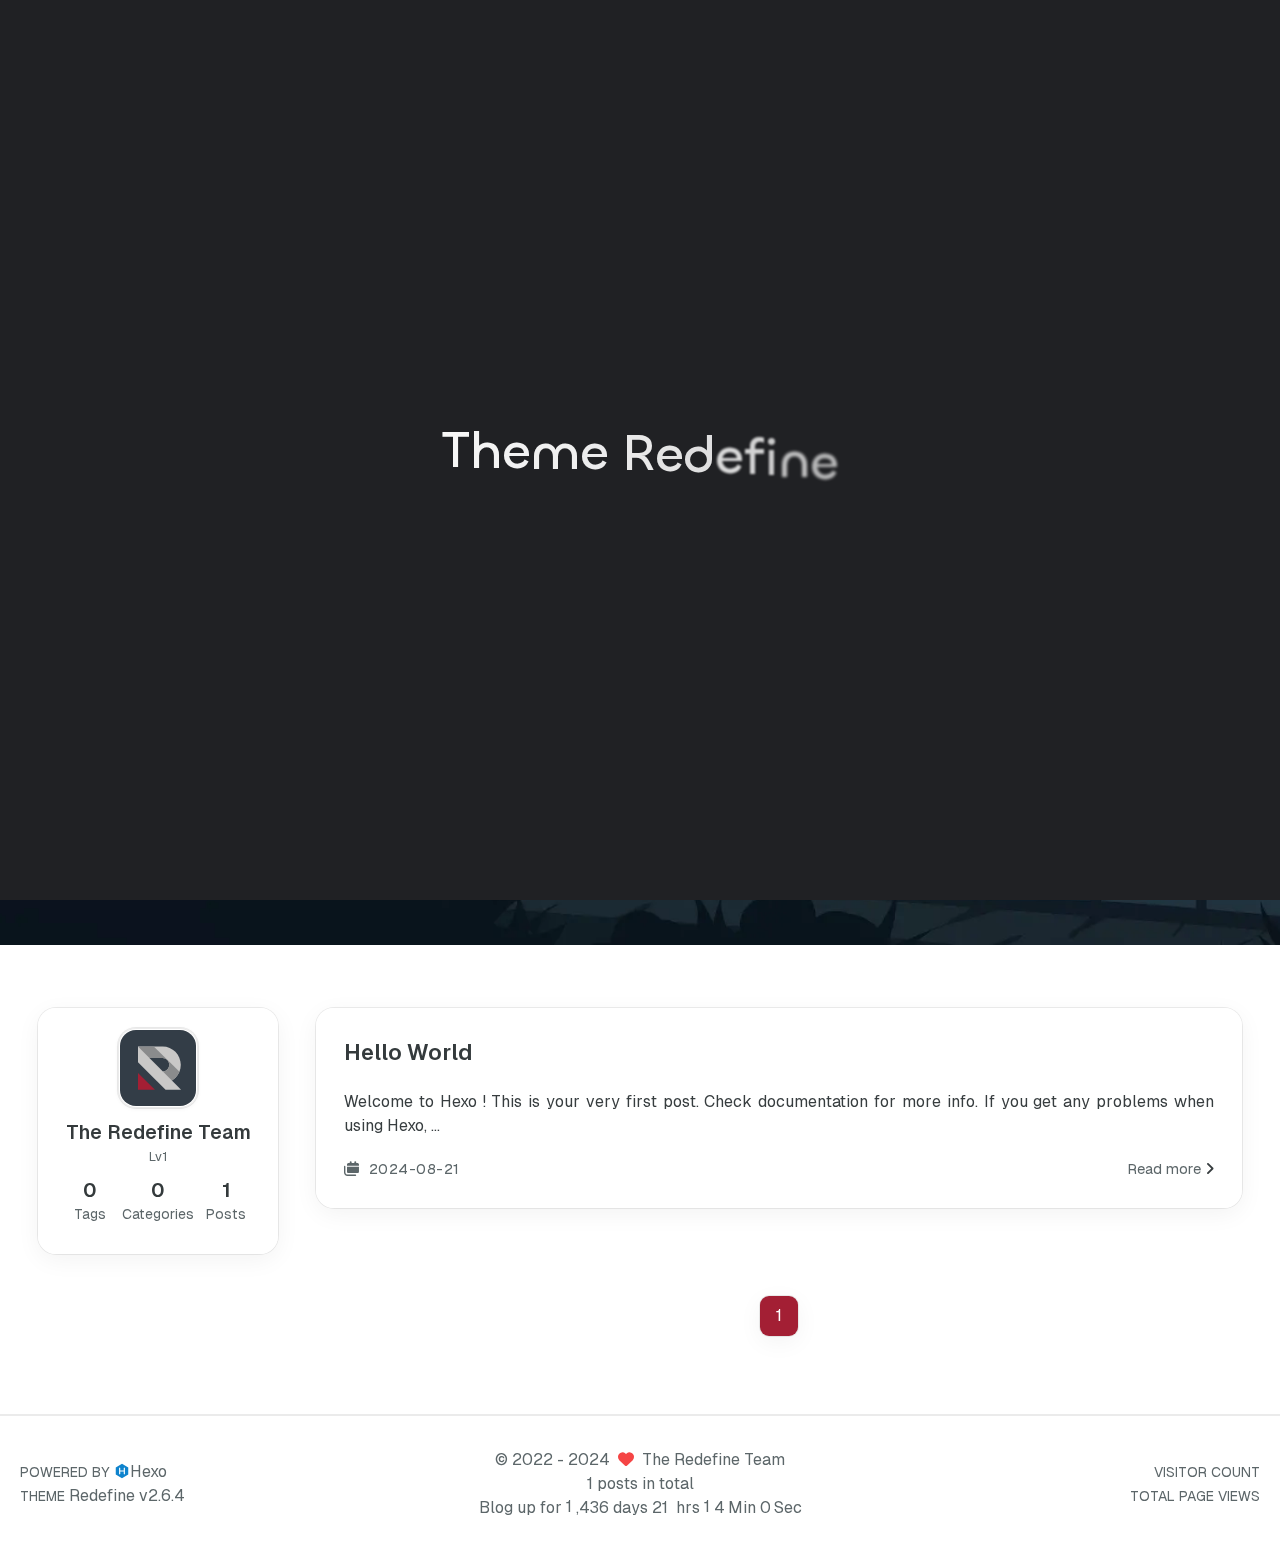
==== commit 45c9e68a: "Site updated: 2024-08-23 18:24:57" ====
--- a/index.html
+++ b/index.html
@@ -13,19 +13,19 @@
     
     <!--- Seo Part-->
     
-    <link rel="canonical" href="http://Esayanubn.github.io/"/>
+    <link rel="canonical" href="http://example.com/"/>
     <meta name="robots" content="index,follow">
     <meta name="googlebot" content="index,follow">
     <meta name="revisit-after" content="1 days">
     
         <meta name="description" content="El CV, Portfolio y Algo más de Kefan Xu">
 <meta property="og:type" content="website">
-<meta property="og:title" content="Vanadess&#39;s Page">
-<meta property="og:url" content="http://esayanubn.github.io/index.html">
-<meta property="og:site_name" content="Vanadess&#39;s Page">
+<meta property="og:title" content="Hexo">
+<meta property="og:url" content="http://example.com/index.html">
+<meta property="og:site_name" content="Hexo">
 <meta property="og:description" content="El CV, Portfolio y Algo más de Kefan Xu">
 <meta property="og:locale" content="en_US">
-<meta property="article:author" content="Kefan Xu">
+<meta property="article:author" content="John Doe">
 <meta name="twitter:card" content="summary">
     
     
@@ -77,7 +77,7 @@
     
 
     <script id="hexo-configurations">
-    window.config = {"hostname":"esayanubn.github.io","root":"/","language":"en"};
+    window.config = {"hostname":"example.com","root":"/","language":"en"};
     window.theme = {"articles":{"style":{"font_size":"16px","line_height":1.5,"image_border_radius":"14px","image_alignment":"center","image_caption":false,"link_icon":true,"title_alignment":"left","headings_top_spacing":{"h1":"3.2rem","h2":"2.4rem","h3":"1.9rem","h4":"1.6rem","h5":"1.4rem","h6":"1.3rem"}},"word_count":{"enable":true,"count":true,"min2read":true},"author_label":{"enable":true,"auto":false,"list":[]},"code_block":{"copy":true,"style":"mac","font":{"enable":false,"family":null,"url":null}},"toc":{"enable":true,"max_depth":3,"number":false,"expand":true,"init_open":true},"copyright":{"enable":true,"default":"cc_by_nc_sa"},"lazyload":true,"recommendation":{"enable":false,"title":"推荐阅读","limit":3,"mobile_limit":2,"placeholder":"/images/wallhaven-wqery6-light.webp","skip_dirs":[]}},"colors":{"primary":"#A31F34","secondary":null,"default_mode":"light"},"global":{"fonts":{"chinese":{"enable":false,"family":null,"url":null},"english":{"enable":false,"family":null,"url":null}},"content_max_width":"1000px","sidebar_width":"210px","hover":{"shadow":true,"scale":false},"scroll_progress":{"bar":false,"percentage":true},"website_counter":{"url":"https://cn.vercount.one/js","enable":true,"site_pv":true,"site_uv":true,"post_pv":true},"single_page":true,"preloader":true,"open_graph":true,"google_analytics":{"enable":false,"id":null}},"home_banner":{"enable":true,"style":"fixed","image":{"light":"/images/wallhaven-wqery6-light.webp","dark":"/images/wallhaven-wqery6-dark.webp"},"title":"Theme Redefine","subtitle":{"text":[],"hitokoto":{"enable":false,"api":"https://v1.hitokoto.cn"},"typing_speed":100,"backing_speed":80,"starting_delay":500,"backing_delay":1500,"loop":true,"smart_backspace":true},"text_color":{"light":"#fff","dark":"#d1d1b6"},"text_style":{"title_size":"2.8rem","subtitle_size":"1.5rem","line_height":1.2},"custom_font":{"enable":false,"family":null,"url":null},"social_links":{"enable":false,"style":"default","links":{"github":null,"instagram":null,"zhihu":null,"twitter":null,"email":null},"qrs":{"weixin":null}}},"plugins":{"feed":{"enable":false},"aplayer":{"enable":false,"type":"fixed","audios":[{"name":null,"artist":null,"url":null,"cover":null,"lrc":null}]},"mermaid":{"enable":false,"version":"9.3.0"}},"version":"2.6.4","navbar":{"auto_hide":false,"color":{"left":"#f78736","right":"#367df7","transparency":35},"width":{"home":"1200px","pages":"1000px"},"links":{"Home":{"path":"/","icon":"fa-regular fa-house"}},"search":{"enable":false,"preload":true}},"page_templates":{"friends_column":2,"tags_style":"blur"},"home":{"sidebar":{"enable":true,"position":"left","first_item":"menu","announcement":null,"show_on_mobile":true,"links":null},"article_date_format":"auto","categories":{"enable":true,"limit":3},"tags":{"enable":true,"limit":3}},"footerStart":"2022/8/17 11:45:14"};
     window.lang_ago = {"second":"%s seconds ago","minute":"%s minutes ago","hour":"%s hours ago","day":"%s days ago","week":"%s weeks ago","month":"%s months ago","year":"%s years ago"};
     window.data = {"masonry":false};
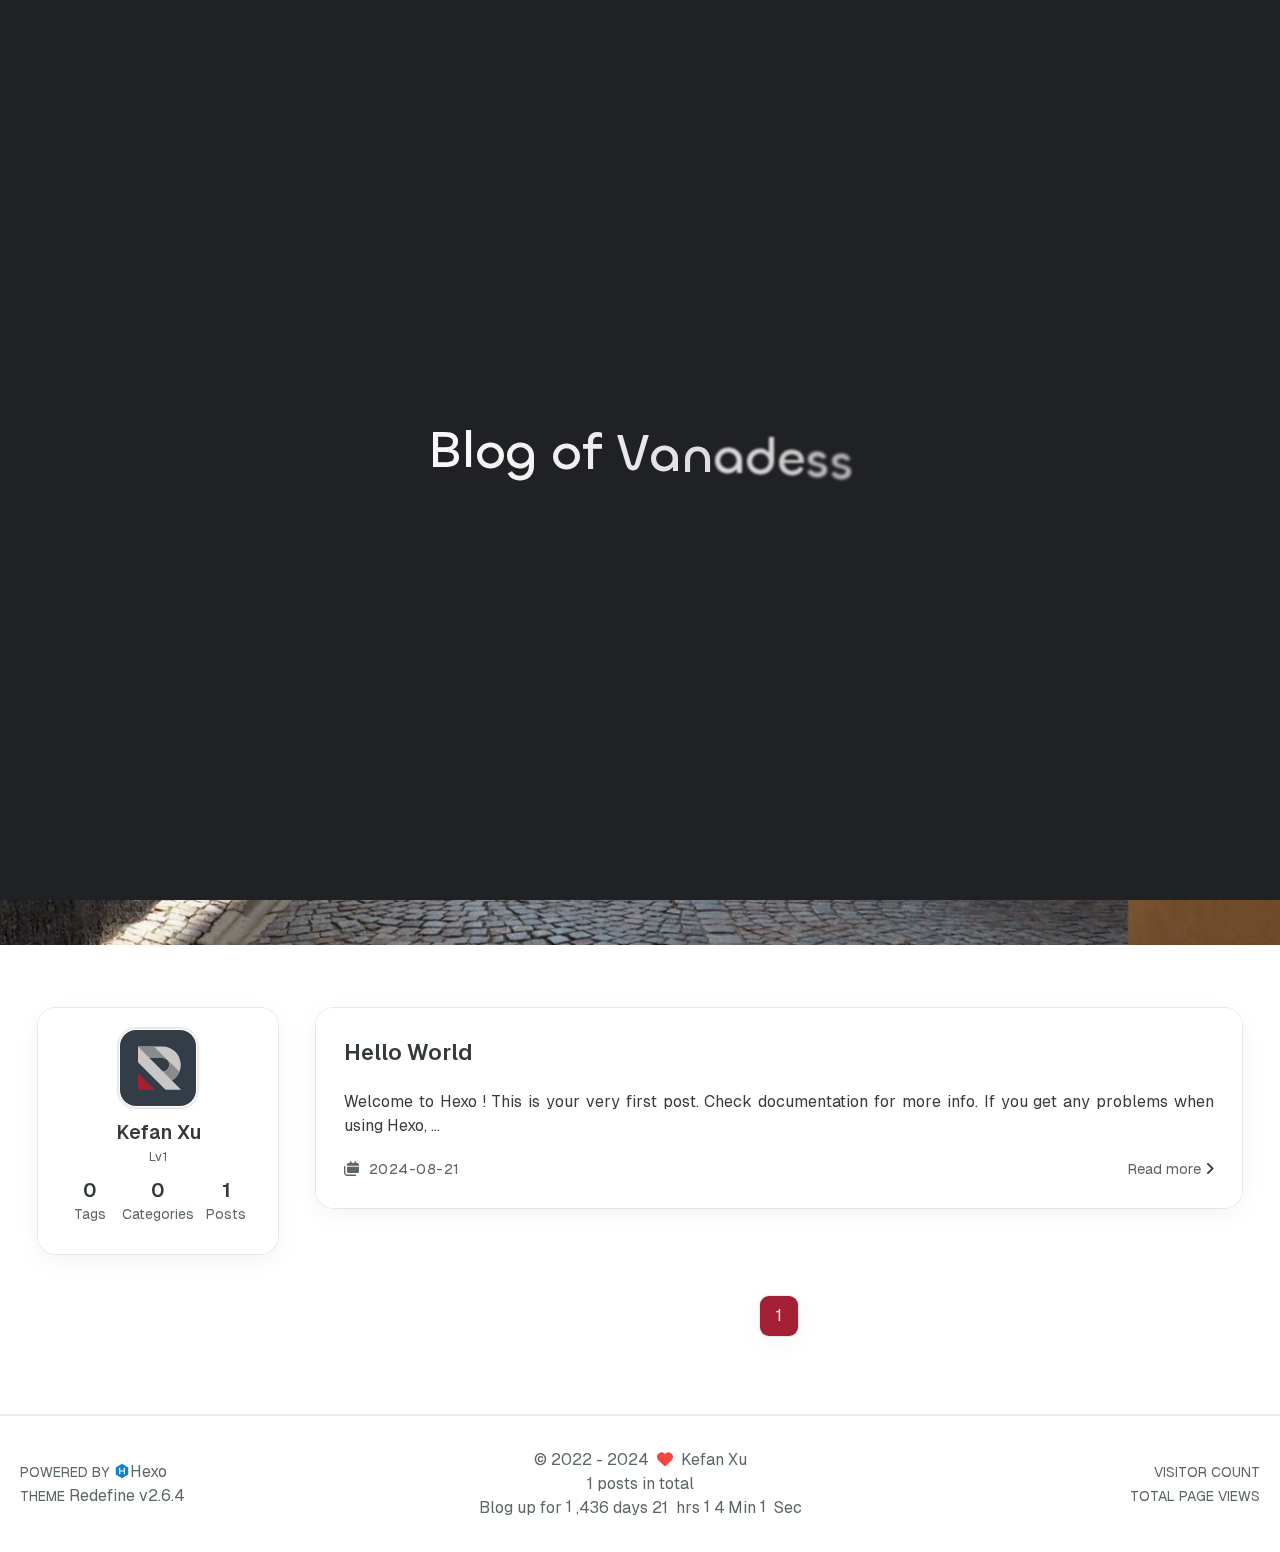
==== commit 974b3d44: "Site updated: 2024-09-08 23:19:01" ====
--- a/index.html
+++ b/index.html
@@ -5,7 +5,7 @@
     <meta name="viewport" content="width=device-width, initial-scale=1">
     <meta name="keywords" content="Hexo Theme Redefine">
     
-    <meta name="author" content="The Redefine Team">
+    <meta name="author" content="Kefan Xu">
     <!-- preconnect -->
     <link rel="preconnect" href="https://fonts.googleapis.com">
     <link rel="preconnect" href="https://fonts.gstatic.com" crossorigin>
@@ -13,19 +13,19 @@
     
     <!--- Seo Part-->
     
-    <link rel="canonical" href="http://example.com/"/>
+    <link rel="canonical" href="http://Esayanubn.github.io/"/>
     <meta name="robots" content="index,follow">
     <meta name="googlebot" content="index,follow">
     <meta name="revisit-after" content="1 days">
     
         <meta name="description" content="El CV, Portfolio y Algo más de Kefan Xu">
 <meta property="og:type" content="website">
-<meta property="og:title" content="Hexo">
-<meta property="og:url" content="http://example.com/index.html">
-<meta property="og:site_name" content="Hexo">
+<meta property="og:title" content="Vanadess&#39;s Page">
+<meta property="og:url" content="http://esayanubn.github.io/index.html">
+<meta property="og:site_name" content="Vanadess&#39;s Page">
 <meta property="og:description" content="El CV, Portfolio y Algo más de Kefan Xu">
 <meta property="og:locale" content="en_US">
-<meta property="article:author" content="John Doe">
+<meta property="article:author" content="Kefan Xu">
 <meta name="twitter:card" content="summary">
     
     
@@ -38,7 +38,7 @@
     
     <title>
         
-        Theme Redefine
+        Blog of Vanadess
     </title>
 
     
@@ -77,8 +77,8 @@
     
 
     <script id="hexo-configurations">
-    window.config = {"hostname":"example.com","root":"/","language":"en"};
-    window.theme = {"articles":{"style":{"font_size":"16px","line_height":1.5,"image_border_radius":"14px","image_alignment":"center","image_caption":false,"link_icon":true,"title_alignment":"left","headings_top_spacing":{"h1":"3.2rem","h2":"2.4rem","h3":"1.9rem","h4":"1.6rem","h5":"1.4rem","h6":"1.3rem"}},"word_count":{"enable":true,"count":true,"min2read":true},"author_label":{"enable":true,"auto":false,"list":[]},"code_block":{"copy":true,"style":"mac","font":{"enable":false,"family":null,"url":null}},"toc":{"enable":true,"max_depth":3,"number":false,"expand":true,"init_open":true},"copyright":{"enable":true,"default":"cc_by_nc_sa"},"lazyload":true,"recommendation":{"enable":false,"title":"推荐阅读","limit":3,"mobile_limit":2,"placeholder":"/images/wallhaven-wqery6-light.webp","skip_dirs":[]}},"colors":{"primary":"#A31F34","secondary":null,"default_mode":"light"},"global":{"fonts":{"chinese":{"enable":false,"family":null,"url":null},"english":{"enable":false,"family":null,"url":null}},"content_max_width":"1000px","sidebar_width":"210px","hover":{"shadow":true,"scale":false},"scroll_progress":{"bar":false,"percentage":true},"website_counter":{"url":"https://cn.vercount.one/js","enable":true,"site_pv":true,"site_uv":true,"post_pv":true},"single_page":true,"preloader":true,"open_graph":true,"google_analytics":{"enable":false,"id":null}},"home_banner":{"enable":true,"style":"fixed","image":{"light":"/images/wallhaven-wqery6-light.webp","dark":"/images/wallhaven-wqery6-dark.webp"},"title":"Theme Redefine","subtitle":{"text":[],"hitokoto":{"enable":false,"api":"https://v1.hitokoto.cn"},"typing_speed":100,"backing_speed":80,"starting_delay":500,"backing_delay":1500,"loop":true,"smart_backspace":true},"text_color":{"light":"#fff","dark":"#d1d1b6"},"text_style":{"title_size":"2.8rem","subtitle_size":"1.5rem","line_height":1.2},"custom_font":{"enable":false,"family":null,"url":null},"social_links":{"enable":false,"style":"default","links":{"github":null,"instagram":null,"zhihu":null,"twitter":null,"email":null},"qrs":{"weixin":null}}},"plugins":{"feed":{"enable":false},"aplayer":{"enable":false,"type":"fixed","audios":[{"name":null,"artist":null,"url":null,"cover":null,"lrc":null}]},"mermaid":{"enable":false,"version":"9.3.0"}},"version":"2.6.4","navbar":{"auto_hide":false,"color":{"left":"#f78736","right":"#367df7","transparency":35},"width":{"home":"1200px","pages":"1000px"},"links":{"Home":{"path":"/","icon":"fa-regular fa-house"}},"search":{"enable":false,"preload":true}},"page_templates":{"friends_column":2,"tags_style":"blur"},"home":{"sidebar":{"enable":true,"position":"left","first_item":"menu","announcement":null,"show_on_mobile":true,"links":null},"article_date_format":"auto","categories":{"enable":true,"limit":3},"tags":{"enable":true,"limit":3}},"footerStart":"2022/8/17 11:45:14"};
+    window.config = {"hostname":"esayanubn.github.io","root":"/","language":"en"};
+    window.theme = {"articles":{"style":{"font_size":"16px","line_height":1.5,"image_border_radius":"14px","image_alignment":"center","image_caption":false,"link_icon":true,"title_alignment":"left","headings_top_spacing":{"h1":"3.2rem","h2":"2.4rem","h3":"1.9rem","h4":"1.6rem","h5":"1.4rem","h6":"1.3rem"}},"word_count":{"enable":true,"count":true,"min2read":true},"author_label":{"enable":true,"auto":false,"list":[]},"code_block":{"copy":true,"style":"mac","font":{"enable":false,"family":null,"url":null}},"toc":{"enable":true,"max_depth":3,"number":false,"expand":true,"init_open":true},"copyright":{"enable":true,"default":"cc_by_nc_sa"},"lazyload":true,"recommendation":{"enable":false,"title":"推荐阅读","limit":3,"mobile_limit":2,"placeholder":"/images/wallhaven-wqery6-light.webp","skip_dirs":[]}},"colors":{"primary":"#A31F34","secondary":null,"default_mode":"light"},"global":{"fonts":{"chinese":{"enable":false,"family":null,"url":null},"english":{"enable":false,"family":null,"url":null}},"content_max_width":"1000px","sidebar_width":"210px","hover":{"shadow":true,"scale":false},"scroll_progress":{"bar":false,"percentage":true},"website_counter":{"url":"https://cn.vercount.one/js","enable":true,"site_pv":true,"site_uv":true,"post_pv":true},"single_page":true,"preloader":true,"open_graph":true,"google_analytics":{"enable":false,"id":null}},"home_banner":{"enable":true,"style":"fixed","image":{"light":"/images/dreamland_light.jpg","dark":"/images/dreamland_dark.jpg"},"title":"Live is a 115 Million Kilometer Film...","subtitle":{"text":[],"hitokoto":{"enable":false,"api":"https://v1.hitokoto.cn"},"typing_speed":100,"backing_speed":80,"starting_delay":500,"backing_delay":1500,"loop":true,"smart_backspace":true,"test":"El CV, Portfolio y Algo más de Kefan Xu"},"text_color":{"light":"#fff","dark":"#d1d1b6"},"text_style":{"title_size":"2.8rem","subtitle_size":"1.5rem","line_height":1.2},"custom_font":{"enable":false,"family":null,"url":null},"social_links":{"enable":false,"style":"default","links":{"github":null,"instagram":null,"zhihu":null,"twitter":null,"email":null},"qrs":{"weixin":null}}},"plugins":{"feed":{"enable":false},"aplayer":{"enable":false,"type":"fixed","audios":[{"name":null,"artist":null,"url":null,"cover":null,"lrc":null}]},"mermaid":{"enable":false,"version":"9.3.0"}},"version":"2.6.4","navbar":{"auto_hide":false,"color":{"left":"#f78736","right":"#367df7","transparency":35},"width":{"home":"1200px","pages":"1000px"},"links":{"Home":{"path":"/","icon":"fa-regular fa-house"}},"search":{"enable":false,"preload":true}},"page_templates":{"friends_column":2,"tags_style":"blur"},"home":{"sidebar":{"enable":true,"position":"left","first_item":"menu","announcement":null,"show_on_mobile":true,"links":null},"article_date_format":"auto","categories":{"enable":true,"limit":3},"tags":{"enable":true,"limit":3}},"footerStart":"2022/8/17 11:45:14"};
     window.lang_ago = {"second":"%s seconds ago","minute":"%s minutes ago","hour":"%s hours ago","day":"%s days ago","week":"%s weeks ago","month":"%s months ago","year":"%s years ago"};
     window.data = {"masonry":false};
   </script>
@@ -186,7 +186,7 @@
 
 <div class="preloader">
     <h2 class="ml13">
-        Theme Redefine
+        Blog of Vanadess
     </h2>
     <script>
         var textWrapper = document.querySelector('.ml13');
@@ -294,8 +294,8 @@
         }
     </style>
     <div class="home-banner-background transition-fade fixed top-0 left-0 w-screen h-screen scale-125 sm:scale-110 box-border will-change-transform bg-cover">
-        <img src="/images/wallhaven-wqery6-light.webp" alt="home-banner-background" class="w-full h-full object-cover dark:hidden">
-        <img src="/images/wallhaven-wqery6-dark.webp" alt="home-banner-background" class="w-full h-full object-cover hidden dark:block">
+        <img src="/images/dreamland_light.jpg" alt="home-banner-background" class="w-full h-full object-cover dark:hidden">
+        <img src="/images/dreamland_dark.jpg" alt="home-banner-background" class="w-full h-full object-cover hidden dark:block">
     </div>
 
 
@@ -305,7 +305,7 @@
         <div class="description flex flex-col justify-center items-center w-screen font-medium text-center"
         
         >
-            Theme Redefine
+            Live is a 115 Million Kilometer Film...
             
             
                 <p><i id="subtitle"></i></p>
@@ -334,7 +334,7 @@
             
             <a class="logo-title" href="/">
                 <h1>
-                Theme Redefine
+                Blog of Vanadess
                 </h1>
             </a>
         </div>
@@ -439,7 +439,7 @@
     <img src="/images/redefine-avatar.svg">
 </div>
                 <div class="author flex flex-col justify-center my-2.5 mx-0">
-    <div class="name">The Redefine Team</div>
+    <div class="name">Kefan Xu</div>
     
         <div class="label">Lv1</div>
     
@@ -540,7 +540,7 @@
               <span>2022</span>
               -
             
-            2024&nbsp;&nbsp;<i class="fa-solid fa-heart fa-beat" style="--fa-animation-duration: 0.5s; color: #f54545"></i>&nbsp;&nbsp;<a href="/">The Redefine Team</a>
+            2024&nbsp;&nbsp;<i class="fa-solid fa-heart fa-beat" style="--fa-animation-duration: 0.5s; color: #f54545"></i>&nbsp;&nbsp;<a href="/">Kefan Xu</a>
             
                 
                 <p class="post-count space-x-0.5">
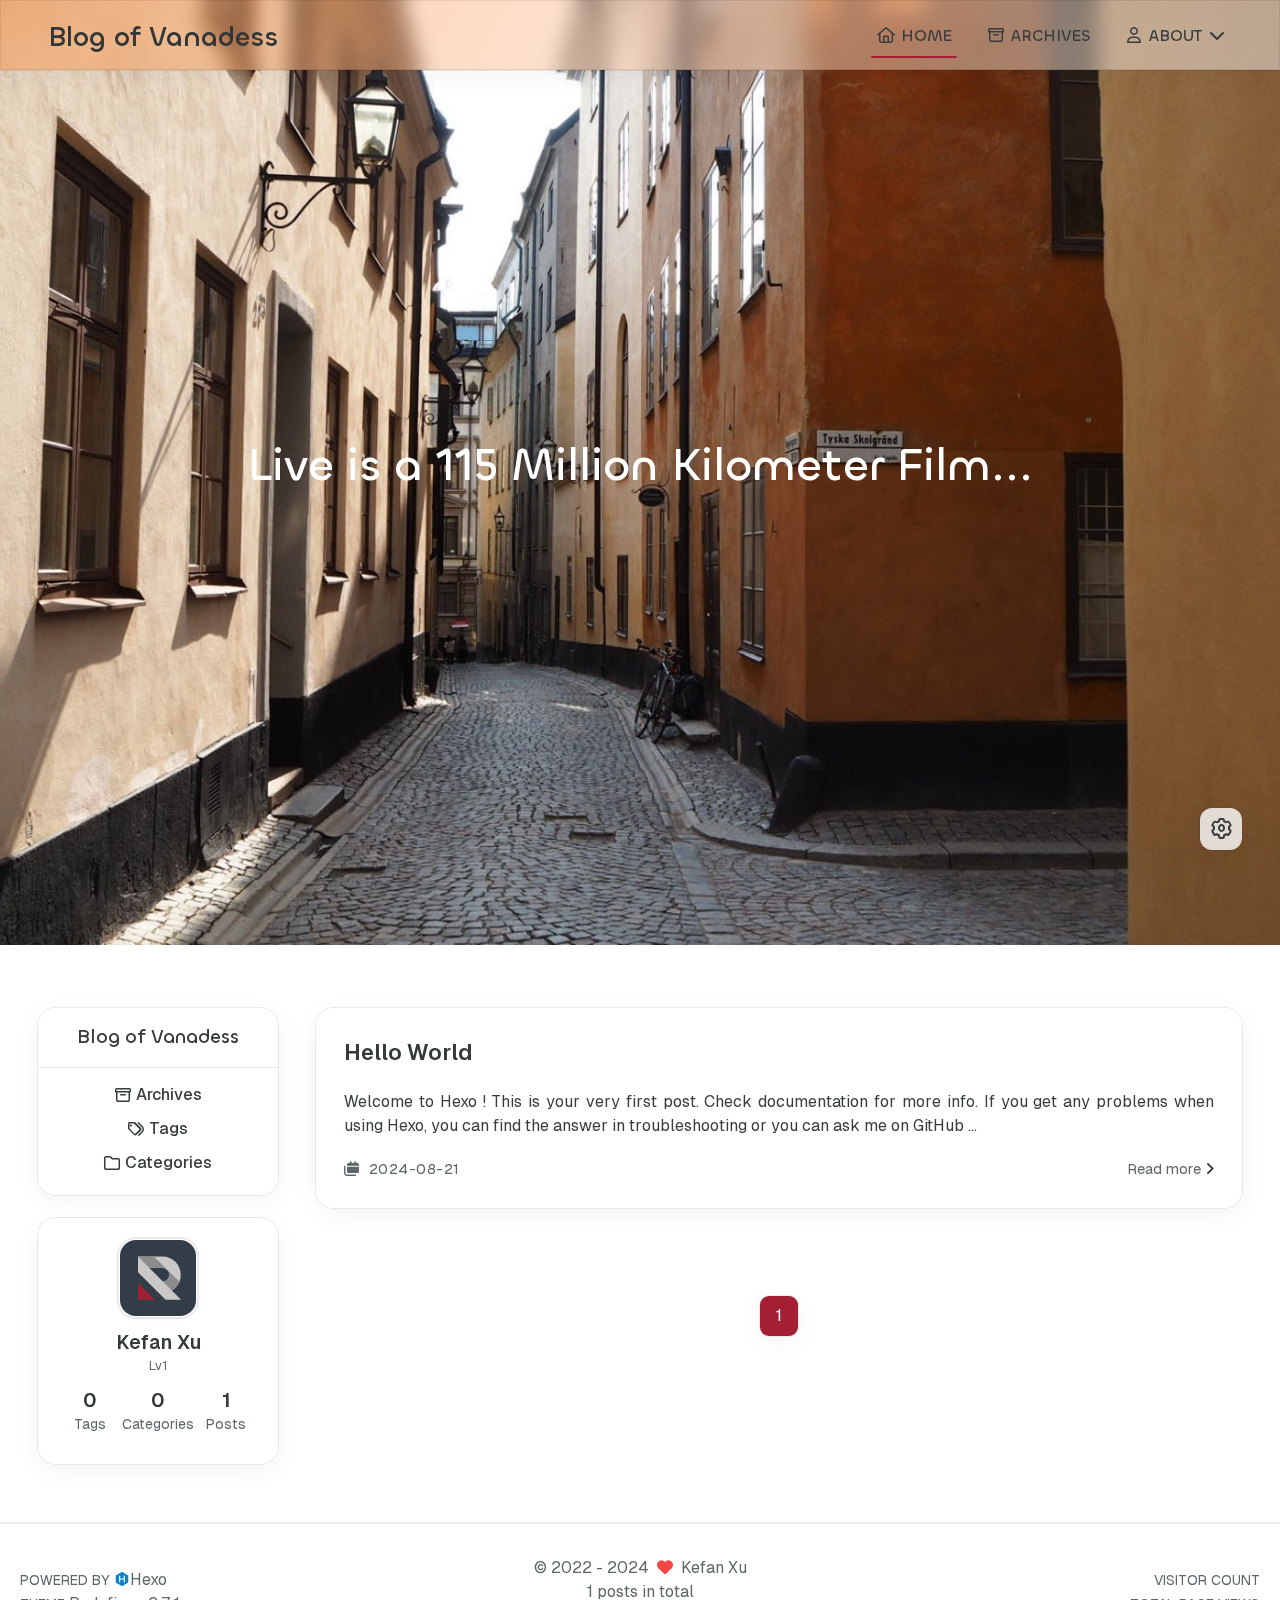
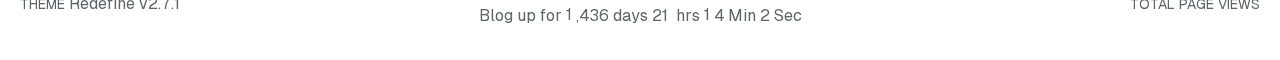
==== commit 1d4e6a82: "Site updated: 2024-09-09 00:44:03" ====
--- a/index.html
+++ b/index.html
@@ -69,16 +69,12 @@
     
     
     
-
-    
-        
-<script src="/js/libs/anime.min.js"></script>
-
+    
     
 
     <script id="hexo-configurations">
     window.config = {"hostname":"esayanubn.github.io","root":"/","language":"en"};
-    window.theme = {"articles":{"style":{"font_size":"16px","line_height":1.5,"image_border_radius":"14px","image_alignment":"center","image_caption":false,"link_icon":true,"title_alignment":"left","headings_top_spacing":{"h1":"3.2rem","h2":"2.4rem","h3":"1.9rem","h4":"1.6rem","h5":"1.4rem","h6":"1.3rem"}},"word_count":{"enable":true,"count":true,"min2read":true},"author_label":{"enable":true,"auto":false,"list":[]},"code_block":{"copy":true,"style":"mac","font":{"enable":false,"family":null,"url":null}},"toc":{"enable":true,"max_depth":3,"number":false,"expand":true,"init_open":true},"copyright":{"enable":true,"default":"cc_by_nc_sa"},"lazyload":true,"recommendation":{"enable":false,"title":"推荐阅读","limit":3,"mobile_limit":2,"placeholder":"/images/wallhaven-wqery6-light.webp","skip_dirs":[]}},"colors":{"primary":"#A31F34","secondary":null,"default_mode":"light"},"global":{"fonts":{"chinese":{"enable":false,"family":null,"url":null},"english":{"enable":false,"family":null,"url":null}},"content_max_width":"1000px","sidebar_width":"210px","hover":{"shadow":true,"scale":false},"scroll_progress":{"bar":false,"percentage":true},"website_counter":{"url":"https://cn.vercount.one/js","enable":true,"site_pv":true,"site_uv":true,"post_pv":true},"single_page":true,"preloader":true,"open_graph":true,"google_analytics":{"enable":false,"id":null}},"home_banner":{"enable":true,"style":"fixed","image":{"light":"/images/dreamland_light.jpg","dark":"/images/dreamland_dark.jpg"},"title":"Live is a 115 Million Kilometer Film...","subtitle":{"text":[],"hitokoto":{"enable":false,"api":"https://v1.hitokoto.cn"},"typing_speed":100,"backing_speed":80,"starting_delay":500,"backing_delay":1500,"loop":true,"smart_backspace":true,"test":"El CV, Portfolio y Algo más de Kefan Xu"},"text_color":{"light":"#fff","dark":"#d1d1b6"},"text_style":{"title_size":"2.8rem","subtitle_size":"1.5rem","line_height":1.2},"custom_font":{"enable":false,"family":null,"url":null},"social_links":{"enable":false,"style":"default","links":{"github":null,"instagram":null,"zhihu":null,"twitter":null,"email":null},"qrs":{"weixin":null}}},"plugins":{"feed":{"enable":false},"aplayer":{"enable":false,"type":"fixed","audios":[{"name":null,"artist":null,"url":null,"cover":null,"lrc":null}]},"mermaid":{"enable":false,"version":"9.3.0"}},"version":"2.6.4","navbar":{"auto_hide":false,"color":{"left":"#f78736","right":"#367df7","transparency":35},"width":{"home":"1200px","pages":"1000px"},"links":{"Home":{"path":"/","icon":"fa-regular fa-house"}},"search":{"enable":false,"preload":true}},"page_templates":{"friends_column":2,"tags_style":"blur"},"home":{"sidebar":{"enable":true,"position":"left","first_item":"menu","announcement":null,"show_on_mobile":true,"links":null},"article_date_format":"auto","categories":{"enable":true,"limit":3},"tags":{"enable":true,"limit":3}},"footerStart":"2022/8/17 11:45:14"};
+    window.theme = {"articles":{"style":{"font_size":"16px","line_height":1.5,"image_border_radius":"14px","image_alignment":"center","image_caption":false,"link_icon":true,"title_alignment":"left","headings_top_spacing":{"h1":"3.2rem","h2":"2.4rem","h3":"1.9rem","h4":"1.6rem","h5":"1.4rem","h6":"1.3rem"}},"word_count":{"enable":true,"count":true,"min2read":true},"author_label":{"enable":true,"auto":false,"list":[]},"code_block":{"copy":true,"style":"mac","highlight_theme":{"light":"github","dark":"vs2015"},"font":{"enable":false,"family":null,"url":null}},"toc":{"enable":true,"max_depth":3,"number":false,"expand":true,"init_open":true},"copyright":{"enable":true,"default":"cc_by_nc_sa"},"lazyload":true,"recommendation":{"enable":false,"title":"推荐阅读","limit":3,"mobile_limit":2,"placeholder":"/images/wallhaven-wqery6-light.webp","skip_dirs":[]}},"colors":{"primary":"#A31F34","secondary":null,"default_mode":"light"},"global":{"fonts":{"chinese":{"enable":false,"family":null,"url":null},"english":{"enable":false,"family":null,"url":null},"title":{"enable":false,"family":null,"url":null}},"content_max_width":"1000px","sidebar_width":"210px","hover":{"shadow":true,"scale":false},"scroll_progress":{"bar":false,"percentage":true},"website_counter":{"url":"https://cn.vercount.one/js","enable":true,"site_pv":true,"site_uv":true,"post_pv":true},"single_page":true,"preloader":{"enable":false,"custom_message":null},"open_graph":true,"google_analytics":{"enable":false,"id":null}},"home_banner":{"enable":true,"style":"fixed","image":{"light":"/images/dreamland_light.jpg","dark":"/images/dreamland_dark.jpg"},"title":"Live is a 115 Million Kilometer Film...","subtitle":{"text":["El CV, Portfolio y Algo más de Kefan Xu"],"hitokoto":{"enable":false,"show_author":false,"api":"https://v1.hitokoto.cn"},"typing_speed":100,"backing_speed":80,"starting_delay":500,"backing_delay":1500,"loop":true,"smart_backspace":true},"text_color":{"light":"#fff","dark":"#d1d1b6"},"text_style":{"title_size":"2.8rem","subtitle_size":"1.5rem","line_height":1.2},"custom_font":{"enable":false,"family":null,"url":null},"social_links":{"enable":false,"style":"default","links":{"github":null,"instagram":null,"zhihu":null,"twitter":null,"email":null},"qrs":{"weixin":null}}},"plugins":{"feed":{"enable":false},"aplayer":{"enable":false,"type":"fixed","audios":[{"name":null,"artist":null,"url":null,"cover":null,"lrc":null}]},"mermaid":{"enable":false,"version":"9.3.0"}},"version":"2.7.1","navbar":{"auto_hide":false,"color":{"left":"#f78736","right":"#ffffff","transparency":75},"width":{"home":"1200px","pages":"1000px"},"links":{"Home":{"path":"/","icon":"fa-regular fa-house"},"Archives":{"path":"/archives","icon":"fa-regular fa-archive"},"About":{"icon":"fa-regular fa-user","submenus":{"Me":"/resume","Github":"https://github.com/Esayanubn","Blog":"https://Esayanubn.github.io"}}},"search":{"enable":false,"preload":true}},"page_templates":{"friends_column":2,"tags_style":"blur"},"home":{"sidebar":{"enable":true,"position":"left","first_item":"menu","announcement":null,"show_on_mobile":true,"links":{"Archives":{"path":"/archives","icon":"fa-regular fa-archive"},"Tags":{"path":"/tags","icon":"fa-regular fa-tags"},"Categories":{"path":"/categories","icon":"fa-regular fa-folder"}}},"article_date_format":"auto","excerpt_length":200,"categories":{"enable":true,"limit":3},"tags":{"enable":true,"limit":3}},"footerStart":"2022/8/17 11:45:14"};
     window.lang_ago = {"second":"%s seconds ago","minute":"%s minutes ago","hour":"%s hours ago","day":"%s days ago","week":"%s weeks ago","month":"%s months ago","year":"%s years ago"};
     window.data = {"masonry":false};
   </script>
@@ -116,151 +112,6 @@
 </div>
 
 
-
-    <style>
-    :root {
-        --preloader-background-color: #fff;
-        --preloader-text-color: #000;
-    }
-
-    @media (prefers-color-scheme: dark) {
-        :root {
-            --preloader-background-color: #202124;
-            --preloader-text-color: #fff;
-        }
-    }
-
-    @media (prefers-color-scheme: light) {
-        :root {
-            --preloader-background-color: #fff;
-            --preloader-text-color: #000;
-        }
-    }
-
-    @media (max-width: 600px) {
-        .ml13 {
-            font-size: 2.6rem !important; /* Adjust this value as needed */
-        }
-    }
-
-    .preloader {
-        display: flex;
-        flex-direction: column;
-        gap: 1rem; /* Tailwind 'gap-4' is 1rem */
-        align-items: center;
-        justify-content: center;
-        position: fixed;
-        padding: 12px;
-        top: 0;
-        right: 0;
-        bottom: 0;
-        left: 0;
-        width: 100vw;
-        height: 100vh; /* 'h-screen' is 100% of the viewport height */
-        background-color: var(--preloader-background-color);
-        z-index: 1100; /* 'z-[1100]' sets the z-index */
-        transition: opacity 0.2s ease-in-out;
-    }
-
-    .ml13 {
-        font-size: 3.2rem;
-        /* text-transform: uppercase; */
-        color: var(--preloader-text-color);
-        letter-spacing: -1px;
-        font-weight: 500;
-        font-family: 'Chillax-Variable', sans-serif;
-        text-align: center;
-    }
-
-    .ml13 .word {
-        display: inline-flex;
-        flex-wrap: wrap;
-        white-space: nowrap;
-    }
-
-    .ml13 .letter {
-        display: inline-block;
-        line-height: 1em;
-    }
-</style>
-
-<div class="preloader">
-    <h2 class="ml13">
-        Blog of Vanadess
-    </h2>
-    <script>
-        var textWrapper = document.querySelector('.ml13');
-        // Split text into words
-        var words = textWrapper.textContent.trim().split(' ');
-
-        // Clear the existing content
-        textWrapper.innerHTML = '';
-
-        // Wrap each word and its letters in spans
-        words.forEach(function(word) {
-            var wordSpan = document.createElement('span');
-            wordSpan.classList.add('word');
-            wordSpan.innerHTML = word.replace(/\S/g, "<span class='letter'>$&</span>");
-            textWrapper.appendChild(wordSpan);
-            textWrapper.appendChild(document.createTextNode(' ')); // Add space between words
-        });
-
-        var animation = anime.timeline({loop: true})
-            .add({
-                targets: '.ml13 .letter',
-                translateY: [40,0],
-                translateZ: 0,
-                opacity: [0,1],
-                filter: ['blur(5px)', 'blur(0px)'], // Starting from blurred to unblurred
-                easing: "easeOutExpo",
-                duration: 1400,
-                delay: (el, i) => 300 + 30 * i,
-            }).add({
-                targets: '.ml13 .letter',
-                translateY: [0,-40],
-                opacity: [1,0],
-                filter: ['blur(0px)', 'blur(5px)'], // Ending from unblurred to blurred
-                easing: "easeInExpo",
-                duration: 1200,
-                delay: (el, i) => 100 + 30 * i,
-                complete: function() {
-                    hidePreloader(); // Call hidePreloader after the animation completes
-                }
-            });
-
-        let themeStatus = JSON.parse(localStorage.getItem('REDEFINE-THEME-STATUS'))?.isDark;
-
-        // If the theme status is not found in local storage, check the preferred color scheme
-        if (themeStatus === undefined || themeStatus === null) {
-            if (window.matchMedia && window.matchMedia('(prefers-color-scheme: dark)').matches) {
-                themeStatus = 'dark';
-            } else {
-                themeStatus = 'light';
-            }
-        }
-
-        // Now you can use the themeStatus variable in your code
-        if (themeStatus) {
-            document.documentElement.style.setProperty('--preloader-background-color', '#202124');
-            document.documentElement.style.setProperty('--preloader-text-color', '#fff');
-        } else {
-            document.documentElement.style.setProperty('--preloader-background-color', '#fff');
-            document.documentElement.style.setProperty('--preloader-text-color', '#000');
-        }
-
-        window.addEventListener('load', function () {
-            setTimeout(hidePreloader, 5000); // Call hidePreloader after 5000 milliseconds if not already called by animation
-        });
-
-        function hidePreloader() {
-            var preloader = document.querySelector('.preloader');
-            preloader.style.opacity = '0';
-            setTimeout(function () {
-                preloader.style.display = 'none';
-            }, 200);
-        }
-    </script>
-</div>
 
 <main class="page-container" id="swup">
 
@@ -361,6 +212,62 @@
                                 
                             </li>
                     
+                        
+                            
+
+                            <li class="navbar-item">
+                                <!-- Menu -->
+                                <a class=""
+                                   href="/archives"
+                                        >
+                                    <i class="fa-regular fa-archive fa-fw"></i>
+                                    ARCHIVES
+                                    
+                                </a>
+
+                                <!-- Submenu -->
+                                
+                            </li>
+                    
+                        
+                            
+
+                            <li class="navbar-item">
+                                <!-- Menu -->
+                                <a class="has-dropdown"
+                                   href="#"
+                                        onClick=&#34;return false;&#34;>
+                                    <i class="fa-regular fa-user fa-fw"></i>
+                                    ABOUT
+                                    <i class="fa-solid fa-chevron-down fa-fw"></i>
+                                </a>
+
+                                <!-- Submenu -->
+                                
+                                    <ul class="sub-menu">
+                                        
+                                            <li>
+                                                <a href="/resume">
+                                                    ME
+                                                </a>
+                                            </li>
+                                        
+                                            <li>
+                                                <a target="_blank" rel="noopener" href="https://github.com/Esayanubn">
+                                                    GITHUB
+                                                </a>
+                                            </li>
+                                        
+                                            <li>
+                                                <a href="https://Esayanubn.github.io">
+                                                    BLOG
+                                                </a>
+                                            </li>
+                                        
+                                    </ul>
+                                
+                            </li>
+                    
                     
                 </ul>
             </div>
@@ -398,8 +305,90 @@
                         
                     </li>
             
-
-            
+                
+                    
+
+                    <li class="drawer-navbar-item text-base my-1.5 flex flex-col w-full">
+                        
+                        <a class="py-1.5 px-2 flex flex-row items-center justify-between gap-1 hover:!text-primary active:!text-primary text-2xl font-semibold group border-b border-border-color hover:border-primary w-full "
+                           href="/archives"
+                        >
+                            <span>
+                                ARCHIVES
+                            </span>
+                            
+                                <i class="fa-regular fa-archive fa-sm fa-fw"></i>
+                            
+                        </a>
+                        
+
+                        
+                    </li>
+            
+                
+                    
+
+                    <li class="drawer-navbar-item-sub text-base my-1.5 flex flex-col w-full">
+                        
+                        <div class="py-1.5 px-2 flex flex-row items-center justify-between gap-1 hover:!text-primary active:!text-primary cursor-pointer text-2xl font-semibold group border-b border-border-color hover:border-primary w-full active"
+                             navbar-data-toggle="submenu-About"
+                        >
+                            <span>
+                                ABOUT
+                            </span>
+                            
+                                <i class="fa-solid fa-chevron-right fa-sm fa-fw transition-all"></i>
+                            
+                        </div>
+                        
+
+                        
+                            <div class="flex-col items-start px-2 py-2 hidden" data-target="submenu-About">
+                                
+                                    <div class="drawer-navbar-item text-base flex flex-col justify-center items-start hover:underline active:underline hover:underline-offset-1 rounded-3xl">
+                                        <a class=" text-third-text-color text-xl"
+                                           href="/resume">ME</a>
+                                    </div>
+                                
+                                    <div class="drawer-navbar-item text-base flex flex-col justify-center items-start hover:underline active:underline hover:underline-offset-1 rounded-3xl">
+                                        <a class=" text-third-text-color text-xl"
+                                           target="_blank" rel="noopener" href="https://github.com/Esayanubn">GITHUB</a>
+                                    </div>
+                                
+                                    <div class="drawer-navbar-item text-base flex flex-col justify-center items-start hover:underline active:underline hover:underline-offset-1 rounded-3xl">
+                                        <a class=" text-third-text-color text-xl"
+                                           href="https://Esayanubn.github.io">BLOG</a>
+                                    </div>
+                                
+                            </div>
+                        
+                    </li>
+            
+
+            
+            
+                
+                    
+                    
+                    <li class="drawer-navbar-item text-base my-1.5 flex flex-col w-full">
+                        <a class="py-1.5 px-2 flex flex-row items-center justify-between gap-1 hover:!text-primary active:!text-primary text-2xl font-semibold group border-b border-border-color hover:border-primary w-full active"
+                           href="/tags"
+                        >
+                            <span>Tags</span>
+                            <i class="fa-regular fa-tags fa-sm fa-fw"></i>
+                        </a>
+                    </li>
+                
+                    
+                    <li class="drawer-navbar-item text-base my-1.5 flex flex-col w-full">
+                        <a class="py-1.5 px-2 flex flex-row items-center justify-between gap-1 hover:!text-primary active:!text-primary text-2xl font-semibold group border-b border-border-color hover:border-primary w-full active"
+                           href="/categories"
+                        >
+                            <span>Categories</span>
+                            <i class="fa-regular fa-folder fa-sm fa-fw"></i>
+                        </a>
+                    </li>
+                
             
         </ul>
 
@@ -434,7 +423,44 @@
         
         
             
-            <div class="sidebar-content" >
+                <div class="sidebar-links">
+                    <div class="site-info">
+                        <div class="site-name">Blog of Vanadess</div>
+                        
+                    </div>
+                    
+                        
+                            
+                                <a class="links" href="/archives">
+                                    
+                                        <i class="fa-regular fa-archive icon-space"></i>
+                                    
+                                    <span class="link-name">Archives</span>
+                                </a>
+                            
+                        
+                            
+                                <a class="links" href="/tags">
+                                    
+                                        <i class="fa-regular fa-tags icon-space"></i>
+                                    
+                                    <span class="link-name">Tags</span>
+                                </a>
+                            
+                        
+                            
+                                <a class="links" href="/categories">
+                                    
+                                        <i class="fa-regular fa-folder icon-space"></i>
+                                    
+                                    <span class="link-name">Categories</span>
+                                </a>
+                            
+                        
+                    
+                </div>
+            
+            <div class="sidebar-content"  marginTop >
                 <div class="avatar flex justify-center">
     <img src="/images/redefine-avatar.svg">
 </div>
@@ -488,7 +514,8 @@
 
                     <div class="home-article-content markdown-body">
                         
-                            Welcome to Hexo ! This is your very first post. Check documentation  for more info. If you get any problems when using Hexo, ...
+                            
+                            Welcome to Hexo ! This is your very first post. Check documentation  for more info. If you get any problems when using Hexo, you can find the answer in troubleshooting  or you can ask me on GitHub ...
                         
                     </div>
 
@@ -570,7 +597,7 @@
         
         <div class="relative text-center lg:absolute lg:left-[20px] lg:top-1/2 lg:-translate-y-1/2 lg:text-left">
             <span class="lg:block text-sm">POWERED BY <?xml version="1.0" encoding="utf-8"?><!DOCTYPE svg PUBLIC "-//W3C//DTD SVG 1.1//EN" "http://www.w3.org/Graphics/SVG/1.1/DTD/svg11.dtd"><svg class="relative top-[2px] inline-block align-baseline" version="1.1" id="圖層_1" xmlns="http://www.w3.org/2000/svg" xmlns:xlink="http://www.w3.org/1999/xlink" x="0px" y="0px" width="1rem" height="1rem" viewBox="0 0 512 512" enable-background="new 0 0 512 512" xml:space="preserve"><path fill="#0E83CD" d="M256.4,25.8l-200,115.5L56,371.5l199.6,114.7l200-115.5l0.4-230.2L256.4,25.8z M349,354.6l-18.4,10.7l-18.6-11V275H200v79.6l-18.4,10.7l-18.6-11v-197l18.5-10.6l18.5,10.8V237h112v-79.6l18.5-10.6l18.5,10.8V354.6z"/></svg><a target="_blank" class="text-base" href="https://hexo.io">Hexo</a></span>
-            <span class="text-sm lg:block">THEME&nbsp;<a class="text-base" target="_blank" href="https://github.com/EvanNotFound/hexo-theme-redefine">Redefine v2.6.4</a></span>
+            <span class="text-sm lg:block">THEME&nbsp;<a class="text-base" target="_blank" href="https://github.com/EvanNotFound/hexo-theme-redefine">Redefine v2.7.1</a></span>
         </div>
         
         
@@ -749,6 +776,10 @@
 
 
 
+    
+<script src="/js/libs/anime.min.js"></script>
+
+
 
 <div class="post-scripts" data-swup-reload-script>
     
--- a/css/style.css
+++ b/css/style.css
@@ -1447,57 +1447,57 @@
   --mermaid-theme: '';
 }
 :root {
-  --code-foreground: #3b4143;
-  --code-background: #f2f2f2;
-  --highlight-background: #fafafa;
-  --highlight-foreground: #3b4143;
+  --inline-code-foreground: #24292e;
+  --inline-code-background: #f1f1f1;
+  --highlight-background: #fdfdfd;
+  --highlight-foreground: #24292e;
   --highlight-keyword: #d73a49;
-  --highlight-link: #d73a49;
-  --highlight-built-in: #6f42c1;
+  --highlight-link: #d73a49 /* Following the pattern, link should have the same color as keyword */;
+  --highlight-built-in: #e36209;
   --highlight-number: #005cc5;
   --highlight-string: #032f62;
-  --highlight-regexp: #e36209;
+  --highlight-regexp: #032f62;
   --highlight-subst: #24292e;
   --highlight-comment: #6a737d;
-  --highlight-doctag: #22863a;
-  --highlight-meta: $highlight-meta;
+  --highlight-doctag: #d73a49;
+  --highlight-meta: #005cc5 /* Mapped based on the pattern for constant */;
   --highlight-variable: #005cc5;
-  --highlight-attr: #22863a;
-  --highlight-section: $highlight-section;
-  --highlight-bullet: #6f42c1;
-  --highlight-addition: #abe338;
-  --highlight-deletion: #ffa07a;
+  --highlight-attr: #005cc5;
+  --highlight-section: #005cc5;
+  --highlight-bullet: #735c0f;
+  --highlight-addition: #22863a;
+  --highlight-deletion: #b31d28;
 }
 @media (prefers-color-scheme: light) {
   :root {
-    --code-foreground: #3b4143;
-    --code-background: #f2f2f2;
-    --highlight-background: #fafafa;
-    --highlight-foreground: #3b4143;
+    --inline-code-foreground: #24292e;
+    --inline-code-background: #f1f1f1;
+    --highlight-background: #fdfdfd;
+    --highlight-foreground: #24292e;
     --highlight-keyword: #d73a49;
-    --highlight-link: #d73a49;
-    --highlight-built-in: #6f42c1;
+    --highlight-link: #d73a49 /* Following the pattern, link should have the same color as keyword */;
+    --highlight-built-in: #e36209;
     --highlight-number: #005cc5;
     --highlight-string: #032f62;
-    --highlight-regexp: #e36209;
+    --highlight-regexp: #032f62;
     --highlight-subst: #24292e;
     --highlight-comment: #6a737d;
-    --highlight-doctag: #22863a;
-    --highlight-meta: $highlight-meta;
+    --highlight-doctag: #d73a49;
+    --highlight-meta: #005cc5 /* Mapped based on the pattern for constant */;
     --highlight-variable: #005cc5;
-    --highlight-attr: #22863a;
-    --highlight-section: $highlight-section;
-    --highlight-bullet: #6f42c1;
-    --highlight-addition: #abe338;
-    --highlight-deletion: #ffa07a;
+    --highlight-attr: #005cc5;
+    --highlight-section: #005cc5;
+    --highlight-bullet: #735c0f;
+    --highlight-addition: #22863a;
+    --highlight-deletion: #b31d28;
   }
 }
 @media (prefers-color-scheme: dark) {
   :root {
-    --code-foreground: #bfbfc7;
-    --code-background: #35363b;
-    --highlight-background: #21252b;
-    --highlight-foreground: #bfbfc7;
+    --inline-code-foreground: #c9d1d9;
+    --inline-code-background: #313131;
+    --highlight-background: #1e1e1e;
+    --highlight-foreground: #dcdcdc;
     --highlight-keyword: #569cd6;
     --highlight-link: #569cd6;
     --highlight-built-in: #4ec9b0;
@@ -1517,32 +1517,32 @@
   }
 }
 .light-mode {
-  --code-foreground: #3b4143;
-  --code-background: #f2f2f2;
-  --highlight-background: #fafafa;
-  --highlight-foreground: #3b4143;
+  --inline-code-foreground: #24292e;
+  --inline-code-background: #f1f1f1;
+  --highlight-background: #fdfdfd;
+  --highlight-foreground: #24292e;
   --highlight-keyword: #d73a49;
-  --highlight-link: #d73a49;
-  --highlight-built-in: #6f42c1;
+  --highlight-link: #d73a49 /* Following the pattern, link should have the same color as keyword */;
+  --highlight-built-in: #e36209;
   --highlight-number: #005cc5;
   --highlight-string: #032f62;
-  --highlight-regexp: #e36209;
+  --highlight-regexp: #032f62;
   --highlight-subst: #24292e;
   --highlight-comment: #6a737d;
-  --highlight-doctag: #22863a;
-  --highlight-meta: $highlight-meta;
+  --highlight-doctag: #d73a49;
+  --highlight-meta: #005cc5 /* Mapped based on the pattern for constant */;
   --highlight-variable: #005cc5;
-  --highlight-attr: #22863a;
-  --highlight-section: $highlight-section;
-  --highlight-bullet: #6f42c1;
-  --highlight-addition: #abe338;
-  --highlight-deletion: #ffa07a;
+  --highlight-attr: #005cc5;
+  --highlight-section: #005cc5;
+  --highlight-bullet: #735c0f;
+  --highlight-addition: #22863a;
+  --highlight-deletion: #b31d28;
 }
 .dark-mode {
-  --code-foreground: #bfbfc7;
-  --code-background: #35363b;
-  --highlight-background: #21252b;
-  --highlight-foreground: #bfbfc7;
+  --inline-code-foreground: #c9d1d9;
+  --inline-code-background: #313131;
+  --highlight-background: #1e1e1e;
+  --highlight-foreground: #dcdcdc;
   --highlight-keyword: #569cd6;
   --highlight-link: #569cd6;
   --highlight-built-in: #4ec9b0;
@@ -1587,9 +1587,11 @@
   padding: 3px 4px;
   word-wrap: break-word;
   border-radius: 4px;
-  font-size: 0.875rem !important;
-  color: var(--code-foreground);
-  background: var(--code-background);
+  color: var(--inline-code-foreground);
+  background: var(--inline-code-background);
+}
+.main-content code {
+  font-size: 0.9em;
 }
 pre {
   font-size: 0.9rem !important;
@@ -2120,57 +2122,57 @@
   --mermaid-theme: '';
 }
 :root {
-  --code-foreground: #3b4143;
-  --code-background: #f2f2f2;
-  --highlight-background: #fafafa;
-  --highlight-foreground: #3b4143;
+  --inline-code-foreground: #24292e;
+  --inline-code-background: #f1f1f1;
+  --highlight-background: #fdfdfd;
+  --highlight-foreground: #24292e;
   --highlight-keyword: #d73a49;
-  --highlight-link: #d73a49;
-  --highlight-built-in: #6f42c1;
+  --highlight-link: #d73a49 /* Following the pattern, link should have the same color as keyword */;
+  --highlight-built-in: #e36209;
   --highlight-number: #005cc5;
   --highlight-string: #032f62;
-  --highlight-regexp: #e36209;
+  --highlight-regexp: #032f62;
   --highlight-subst: #24292e;
   --highlight-comment: #6a737d;
-  --highlight-doctag: #22863a;
-  --highlight-meta: $highlight-meta;
+  --highlight-doctag: #d73a49;
+  --highlight-meta: #005cc5 /* Mapped based on the pattern for constant */;
   --highlight-variable: #005cc5;
-  --highlight-attr: #22863a;
-  --highlight-section: $highlight-section;
-  --highlight-bullet: #6f42c1;
-  --highlight-addition: #abe338;
-  --highlight-deletion: #ffa07a;
+  --highlight-attr: #005cc5;
+  --highlight-section: #005cc5;
+  --highlight-bullet: #735c0f;
+  --highlight-addition: #22863a;
+  --highlight-deletion: #b31d28;
 }
 @media (prefers-color-scheme: light) {
   :root {
-    --code-foreground: #3b4143;
-    --code-background: #f2f2f2;
-    --highlight-background: #fafafa;
-    --highlight-foreground: #3b4143;
+    --inline-code-foreground: #24292e;
+    --inline-code-background: #f1f1f1;
+    --highlight-background: #fdfdfd;
+    --highlight-foreground: #24292e;
     --highlight-keyword: #d73a49;
-    --highlight-link: #d73a49;
-    --highlight-built-in: #6f42c1;
+    --highlight-link: #d73a49 /* Following the pattern, link should have the same color as keyword */;
+    --highlight-built-in: #e36209;
     --highlight-number: #005cc5;
     --highlight-string: #032f62;
-    --highlight-regexp: #e36209;
+    --highlight-regexp: #032f62;
     --highlight-subst: #24292e;
     --highlight-comment: #6a737d;
-    --highlight-doctag: #22863a;
-    --highlight-meta: $highlight-meta;
+    --highlight-doctag: #d73a49;
+    --highlight-meta: #005cc5 /* Mapped based on the pattern for constant */;
     --highlight-variable: #005cc5;
-    --highlight-attr: #22863a;
-    --highlight-section: $highlight-section;
-    --highlight-bullet: #6f42c1;
-    --highlight-addition: #abe338;
-    --highlight-deletion: #ffa07a;
+    --highlight-attr: #005cc5;
+    --highlight-section: #005cc5;
+    --highlight-bullet: #735c0f;
+    --highlight-addition: #22863a;
+    --highlight-deletion: #b31d28;
   }
 }
 @media (prefers-color-scheme: dark) {
   :root {
-    --code-foreground: #bfbfc7;
-    --code-background: #35363b;
-    --highlight-background: #21252b;
-    --highlight-foreground: #bfbfc7;
+    --inline-code-foreground: #c9d1d9;
+    --inline-code-background: #313131;
+    --highlight-background: #1e1e1e;
+    --highlight-foreground: #dcdcdc;
     --highlight-keyword: #569cd6;
     --highlight-link: #569cd6;
     --highlight-built-in: #4ec9b0;
@@ -2190,32 +2192,32 @@
   }
 }
 .light-mode {
-  --code-foreground: #3b4143;
-  --code-background: #f2f2f2;
-  --highlight-background: #fafafa;
-  --highlight-foreground: #3b4143;
+  --inline-code-foreground: #24292e;
+  --inline-code-background: #f1f1f1;
+  --highlight-background: #fdfdfd;
+  --highlight-foreground: #24292e;
   --highlight-keyword: #d73a49;
-  --highlight-link: #d73a49;
-  --highlight-built-in: #6f42c1;
+  --highlight-link: #d73a49 /* Following the pattern, link should have the same color as keyword */;
+  --highlight-built-in: #e36209;
   --highlight-number: #005cc5;
   --highlight-string: #032f62;
-  --highlight-regexp: #e36209;
+  --highlight-regexp: #032f62;
   --highlight-subst: #24292e;
   --highlight-comment: #6a737d;
-  --highlight-doctag: #22863a;
-  --highlight-meta: $highlight-meta;
+  --highlight-doctag: #d73a49;
+  --highlight-meta: #005cc5 /* Mapped based on the pattern for constant */;
   --highlight-variable: #005cc5;
-  --highlight-attr: #22863a;
-  --highlight-section: $highlight-section;
-  --highlight-bullet: #6f42c1;
-  --highlight-addition: #abe338;
-  --highlight-deletion: #ffa07a;
+  --highlight-attr: #005cc5;
+  --highlight-section: #005cc5;
+  --highlight-bullet: #735c0f;
+  --highlight-addition: #22863a;
+  --highlight-deletion: #b31d28;
 }
 .dark-mode {
-  --code-foreground: #bfbfc7;
-  --code-background: #35363b;
-  --highlight-background: #21252b;
-  --highlight-foreground: #bfbfc7;
+  --inline-code-foreground: #c9d1d9;
+  --inline-code-background: #313131;
+  --highlight-background: #1e1e1e;
+  --highlight-foreground: #dcdcdc;
   --highlight-keyword: #569cd6;
   --highlight-link: #569cd6;
   --highlight-built-in: #4ec9b0;
@@ -4618,7 +4620,7 @@
   display: flex;
   align-items: center;
   justify-content: center;
-  background: linear-gradient(120deg, rgba(247,135,54,0.208) 0%, rgba(54,125,247,0.208) 100%);
+  background: linear-gradient(120deg, rgba(247,135,54,0.459) 0%, rgba(255,255,255,0.459) 100%);
   -webkit-backdrop-filter: blur(10px);
   backdrop-filter: blur(10px);
   padding-top: 2px;
@@ -5306,12 +5308,12 @@
   color: var(--third-text-color);
 }
 .archive-list-container .article-item::after {
-  width: 10px;
-  height: 10px;
+  width: 12px;
+  height: 12px;
   display: block;
-  top: 1em;
+  top: 20px;
   position: absolute;
-  left: -6px;
+  left: -7px;
   border-radius: 10px;
   content: '';
   border: 2px solid var(--third-text-color);
@@ -5323,17 +5325,16 @@
 }
 .archive-list-container .article-item span.article-title {
   position: relative;
-  padding-left: 15px;
   display: block;
 }
 .archive-list-container .article-item span.article-title::after {
   content: "";
   width: 7px;
   height: 7px;
-  background: var(--background-color);
-  border: 2px solid var(--third-text-color);
+  background: var(--fourth-text-color);
+  border: 1px solid var(--border-color);
   position: absolute;
-  left: 0;
+  left: -1.79rem;
   top: 0.5em;
   border-radius: 50px;
 }
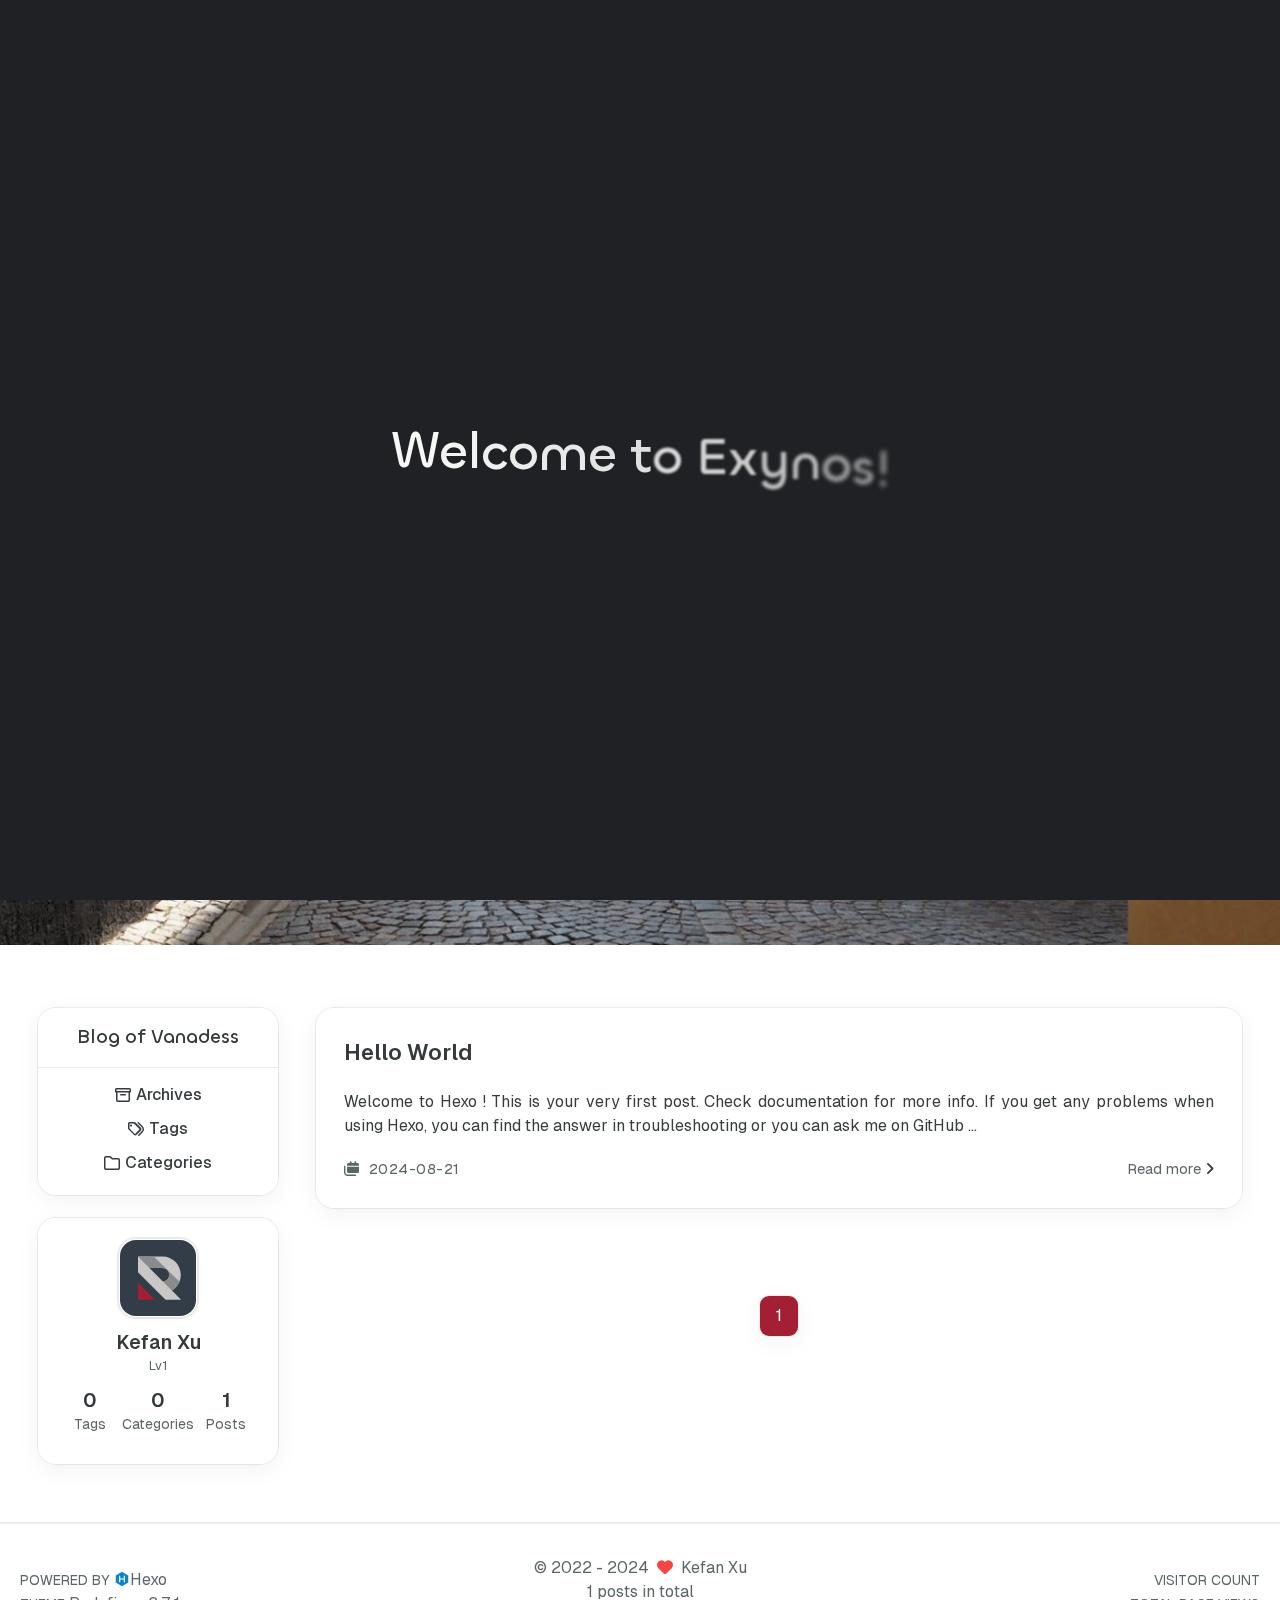
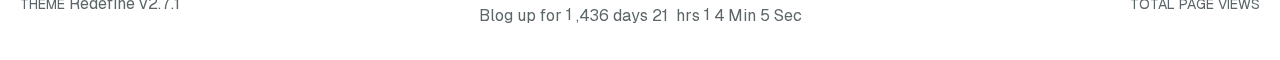
==== commit fd9d8d34: "Site updated: 2024-09-09 00:48:50" ====
--- a/index.html
+++ b/index.html
@@ -71,10 +71,14 @@
     
     
     
+        
+<script src="/js/libs/anime.min.js"></script>
+
+    
 
     <script id="hexo-configurations">
     window.config = {"hostname":"esayanubn.github.io","root":"/","language":"en"};
-    window.theme = {"articles":{"style":{"font_size":"16px","line_height":1.5,"image_border_radius":"14px","image_alignment":"center","image_caption":false,"link_icon":true,"title_alignment":"left","headings_top_spacing":{"h1":"3.2rem","h2":"2.4rem","h3":"1.9rem","h4":"1.6rem","h5":"1.4rem","h6":"1.3rem"}},"word_count":{"enable":true,"count":true,"min2read":true},"author_label":{"enable":true,"auto":false,"list":[]},"code_block":{"copy":true,"style":"mac","highlight_theme":{"light":"github","dark":"vs2015"},"font":{"enable":false,"family":null,"url":null}},"toc":{"enable":true,"max_depth":3,"number":false,"expand":true,"init_open":true},"copyright":{"enable":true,"default":"cc_by_nc_sa"},"lazyload":true,"recommendation":{"enable":false,"title":"推荐阅读","limit":3,"mobile_limit":2,"placeholder":"/images/wallhaven-wqery6-light.webp","skip_dirs":[]}},"colors":{"primary":"#A31F34","secondary":null,"default_mode":"light"},"global":{"fonts":{"chinese":{"enable":false,"family":null,"url":null},"english":{"enable":false,"family":null,"url":null},"title":{"enable":false,"family":null,"url":null}},"content_max_width":"1000px","sidebar_width":"210px","hover":{"shadow":true,"scale":false},"scroll_progress":{"bar":false,"percentage":true},"website_counter":{"url":"https://cn.vercount.one/js","enable":true,"site_pv":true,"site_uv":true,"post_pv":true},"single_page":true,"preloader":{"enable":false,"custom_message":null},"open_graph":true,"google_analytics":{"enable":false,"id":null}},"home_banner":{"enable":true,"style":"fixed","image":{"light":"/images/dreamland_light.jpg","dark":"/images/dreamland_dark.jpg"},"title":"Live is a 115 Million Kilometer Film...","subtitle":{"text":["El CV, Portfolio y Algo más de Kefan Xu"],"hitokoto":{"enable":false,"show_author":false,"api":"https://v1.hitokoto.cn"},"typing_speed":100,"backing_speed":80,"starting_delay":500,"backing_delay":1500,"loop":true,"smart_backspace":true},"text_color":{"light":"#fff","dark":"#d1d1b6"},"text_style":{"title_size":"2.8rem","subtitle_size":"1.5rem","line_height":1.2},"custom_font":{"enable":false,"family":null,"url":null},"social_links":{"enable":false,"style":"default","links":{"github":null,"instagram":null,"zhihu":null,"twitter":null,"email":null},"qrs":{"weixin":null}}},"plugins":{"feed":{"enable":false},"aplayer":{"enable":false,"type":"fixed","audios":[{"name":null,"artist":null,"url":null,"cover":null,"lrc":null}]},"mermaid":{"enable":false,"version":"9.3.0"}},"version":"2.7.1","navbar":{"auto_hide":false,"color":{"left":"#f78736","right":"#ffffff","transparency":75},"width":{"home":"1200px","pages":"1000px"},"links":{"Home":{"path":"/","icon":"fa-regular fa-house"},"Archives":{"path":"/archives","icon":"fa-regular fa-archive"},"About":{"icon":"fa-regular fa-user","submenus":{"Me":"/resume","Github":"https://github.com/Esayanubn","Blog":"https://Esayanubn.github.io"}}},"search":{"enable":false,"preload":true}},"page_templates":{"friends_column":2,"tags_style":"blur"},"home":{"sidebar":{"enable":true,"position":"left","first_item":"menu","announcement":null,"show_on_mobile":true,"links":{"Archives":{"path":"/archives","icon":"fa-regular fa-archive"},"Tags":{"path":"/tags","icon":"fa-regular fa-tags"},"Categories":{"path":"/categories","icon":"fa-regular fa-folder"}}},"article_date_format":"auto","excerpt_length":200,"categories":{"enable":true,"limit":3},"tags":{"enable":true,"limit":3}},"footerStart":"2022/8/17 11:45:14"};
+    window.theme = {"articles":{"style":{"font_size":"16px","line_height":1.5,"image_border_radius":"14px","image_alignment":"center","image_caption":false,"link_icon":true,"title_alignment":"left","headings_top_spacing":{"h1":"3.2rem","h2":"2.4rem","h3":"1.9rem","h4":"1.6rem","h5":"1.4rem","h6":"1.3rem"}},"word_count":{"enable":true,"count":true,"min2read":true},"author_label":{"enable":true,"auto":false,"list":[]},"code_block":{"copy":true,"style":"mac","highlight_theme":{"light":"github","dark":"vs2015"},"font":{"enable":false,"family":null,"url":null}},"toc":{"enable":true,"max_depth":3,"number":false,"expand":true,"init_open":true},"copyright":{"enable":true,"default":"cc_by_nc_sa"},"lazyload":true,"recommendation":{"enable":false,"title":"推荐阅读","limit":3,"mobile_limit":2,"placeholder":"/images/wallhaven-wqery6-light.webp","skip_dirs":[]}},"colors":{"primary":"#A31F34","secondary":null,"default_mode":"light"},"global":{"fonts":{"chinese":{"enable":false,"family":null,"url":null},"english":{"enable":false,"family":null,"url":null},"title":{"enable":false,"family":null,"url":null}},"content_max_width":"1000px","sidebar_width":"210px","hover":{"shadow":true,"scale":false},"scroll_progress":{"bar":false,"percentage":true},"website_counter":{"url":"https://cn.vercount.one/js","enable":true,"site_pv":true,"site_uv":true,"post_pv":true},"single_page":true,"preloader":{"enable":true,"custom_message":"Welcome to Exynos!"},"open_graph":true,"google_analytics":{"enable":false,"id":null}},"home_banner":{"enable":true,"style":"fixed","image":{"light":"/images/dreamland_light.jpg","dark":"/images/dreamland_dark.jpg"},"title":"Live is a 115 Million Kilometer Film...","subtitle":{"text":["El CV, Portfolio y Algo más de Kefan Xu"],"hitokoto":{"enable":false,"show_author":false,"api":"https://v1.hitokoto.cn"},"typing_speed":100,"backing_speed":80,"starting_delay":500,"backing_delay":1500,"loop":true,"smart_backspace":true},"text_color":{"light":"#fff","dark":"#d1d1b6"},"text_style":{"title_size":"2.8rem","subtitle_size":"1.5rem","line_height":1.2},"custom_font":{"enable":false,"family":null,"url":null},"social_links":{"enable":false,"style":"default","links":{"github":null,"instagram":null,"zhihu":null,"twitter":null,"email":null},"qrs":{"weixin":null}}},"plugins":{"feed":{"enable":false},"aplayer":{"enable":false,"type":"fixed","audios":[{"name":null,"artist":null,"url":null,"cover":null,"lrc":null}]},"mermaid":{"enable":false,"version":"9.3.0"}},"version":"2.7.1","navbar":{"auto_hide":false,"color":{"left":"#f78736","right":"#ffffff","transparency":75},"width":{"home":"1200px","pages":"1000px"},"links":{"Home":{"path":"/","icon":"fa-regular fa-house"},"Archives":{"path":"/archives","icon":"fa-regular fa-archive"},"About":{"icon":"fa-regular fa-user","submenus":{"Me":"/resume","Github":"https://github.com/Esayanubn","Blog":"https://Esayanubn.github.io"}}},"search":{"enable":false,"preload":true}},"page_templates":{"friends_column":2,"tags_style":"blur"},"home":{"sidebar":{"enable":true,"position":"left","first_item":"menu","announcement":null,"show_on_mobile":true,"links":{"Archives":{"path":"/archives","icon":"fa-regular fa-archive"},"Tags":{"path":"/tags","icon":"fa-regular fa-tags"},"Categories":{"path":"/categories","icon":"fa-regular fa-folder"}}},"article_date_format":"auto","excerpt_length":200,"categories":{"enable":true,"limit":3},"tags":{"enable":true,"limit":3}},"footerStart":"2022/8/17 11:45:14"};
     window.lang_ago = {"second":"%s seconds ago","minute":"%s minutes ago","hour":"%s hours ago","day":"%s days ago","week":"%s weeks ago","month":"%s months ago","year":"%s years ago"};
     window.data = {"masonry":false};
   </script>
@@ -112,6 +116,151 @@
 </div>
 
 
+
+    <style>
+    :root {
+        --preloader-background-color: #fff;
+        --preloader-text-color: #000;
+    }
+
+    @media (prefers-color-scheme: dark) {
+        :root {
+            --preloader-background-color: #202124;
+            --preloader-text-color: #fff;
+        }
+    }
+
+    @media (prefers-color-scheme: light) {
+        :root {
+            --preloader-background-color: #fff;
+            --preloader-text-color: #000;
+        }
+    }
+
+    @media (max-width: 600px) {
+        .ml13 {
+            font-size: 2.6rem !important; /* Adjust this value as needed */
+        }
+    }
+
+    .preloader {
+        display: flex;
+        flex-direction: column;
+        gap: 1rem; /* Tailwind 'gap-4' is 1rem */
+        align-items: center;
+        justify-content: center;
+        position: fixed;
+        padding: 12px;
+        top: 0;
+        right: 0;
+        bottom: 0;
+        left: 0;
+        width: 100vw;
+        height: 100vh; /* 'h-screen' is 100% of the viewport height */
+        background-color: var(--preloader-background-color);
+        z-index: 1100; /* 'z-[1100]' sets the z-index */
+        transition: opacity 0.2s ease-in-out;
+    }
+
+    .ml13 {
+        font-size: 3.2rem;
+        /* text-transform: uppercase; */
+        color: var(--preloader-text-color);
+        letter-spacing: -1px;
+        font-weight: 500;
+        font-family: 'Chillax-Variable', sans-serif;
+        text-align: center;
+    }
+
+    .ml13 .word {
+        display: inline-flex;
+        flex-wrap: wrap;
+        white-space: nowrap;
+    }
+
+    .ml13 .letter {
+        display: inline-block;
+        line-height: 1em;
+    }
+</style>
+
+<div class="preloader">
+    <h2 class="ml13">
+        Welcome to Exynos!
+    </h2>
+    <script>
+        var textWrapper = document.querySelector('.ml13');
+        // Split text into words
+        var words = textWrapper.textContent.trim().split(' ');
+
+        // Clear the existing content
+        textWrapper.innerHTML = '';
+
+        // Wrap each word and its letters in spans
+        words.forEach(function(word) {
+            var wordSpan = document.createElement('span');
+            wordSpan.classList.add('word');
+            wordSpan.innerHTML = word.replace(/\S/g, "<span class='letter'>$&</span>");
+            textWrapper.appendChild(wordSpan);
+            textWrapper.appendChild(document.createTextNode(' ')); // Add space between words
+        });
+
+        var animation = anime.timeline({loop: true})
+            .add({
+                targets: '.ml13 .letter',
+                translateY: [40,0],
+                translateZ: 0,
+                opacity: [0,1],
+                filter: ['blur(5px)', 'blur(0px)'], // Starting from blurred to unblurred
+                easing: "easeOutExpo",
+                duration: 1400,
+                delay: (el, i) => 300 + 30 * i,
+            }).add({
+                targets: '.ml13 .letter',
+                translateY: [0,-40],
+                opacity: [1,0],
+                filter: ['blur(0px)', 'blur(5px)'], // Ending from unblurred to blurred
+                easing: "easeInExpo",
+                duration: 1200,
+                delay: (el, i) => 100 + 30 * i,
+                complete: function() {
+                    hidePreloader(); // Call hidePreloader after the animation completes
+                }
+            });
+
+        let themeStatus = JSON.parse(localStorage.getItem('REDEFINE-THEME-STATUS'))?.isDark;
+
+        // If the theme status is not found in local storage, check the preferred color scheme
+        if (themeStatus === undefined || themeStatus === null) {
+            if (window.matchMedia && window.matchMedia('(prefers-color-scheme: dark)').matches) {
+                themeStatus = 'dark';
+            } else {
+                themeStatus = 'light';
+            }
+        }
+
+        // Now you can use the themeStatus variable in your code
+        if (themeStatus) {
+            document.documentElement.style.setProperty('--preloader-background-color', '#202124');
+            document.documentElement.style.setProperty('--preloader-text-color', '#fff');
+        } else {
+            document.documentElement.style.setProperty('--preloader-background-color', '#fff');
+            document.documentElement.style.setProperty('--preloader-text-color', '#000');
+        }
+
+        window.addEventListener('load', function () {
+            setTimeout(hidePreloader, 5000); // Call hidePreloader after 5000 milliseconds if not already called by animation
+        });
+
+        function hidePreloader() {
+            var preloader = document.querySelector('.preloader');
+            preloader.style.opacity = '0';
+            setTimeout(function () {
+                preloader.style.display = 'none';
+            }, 200);
+        }
+    </script>
+</div>
 
 <main class="page-container" id="swup">
 
@@ -776,10 +925,6 @@
 
 
 
-    
-<script src="/js/libs/anime.min.js"></script>
-
-
 
 <div class="post-scripts" data-swup-reload-script>
     
